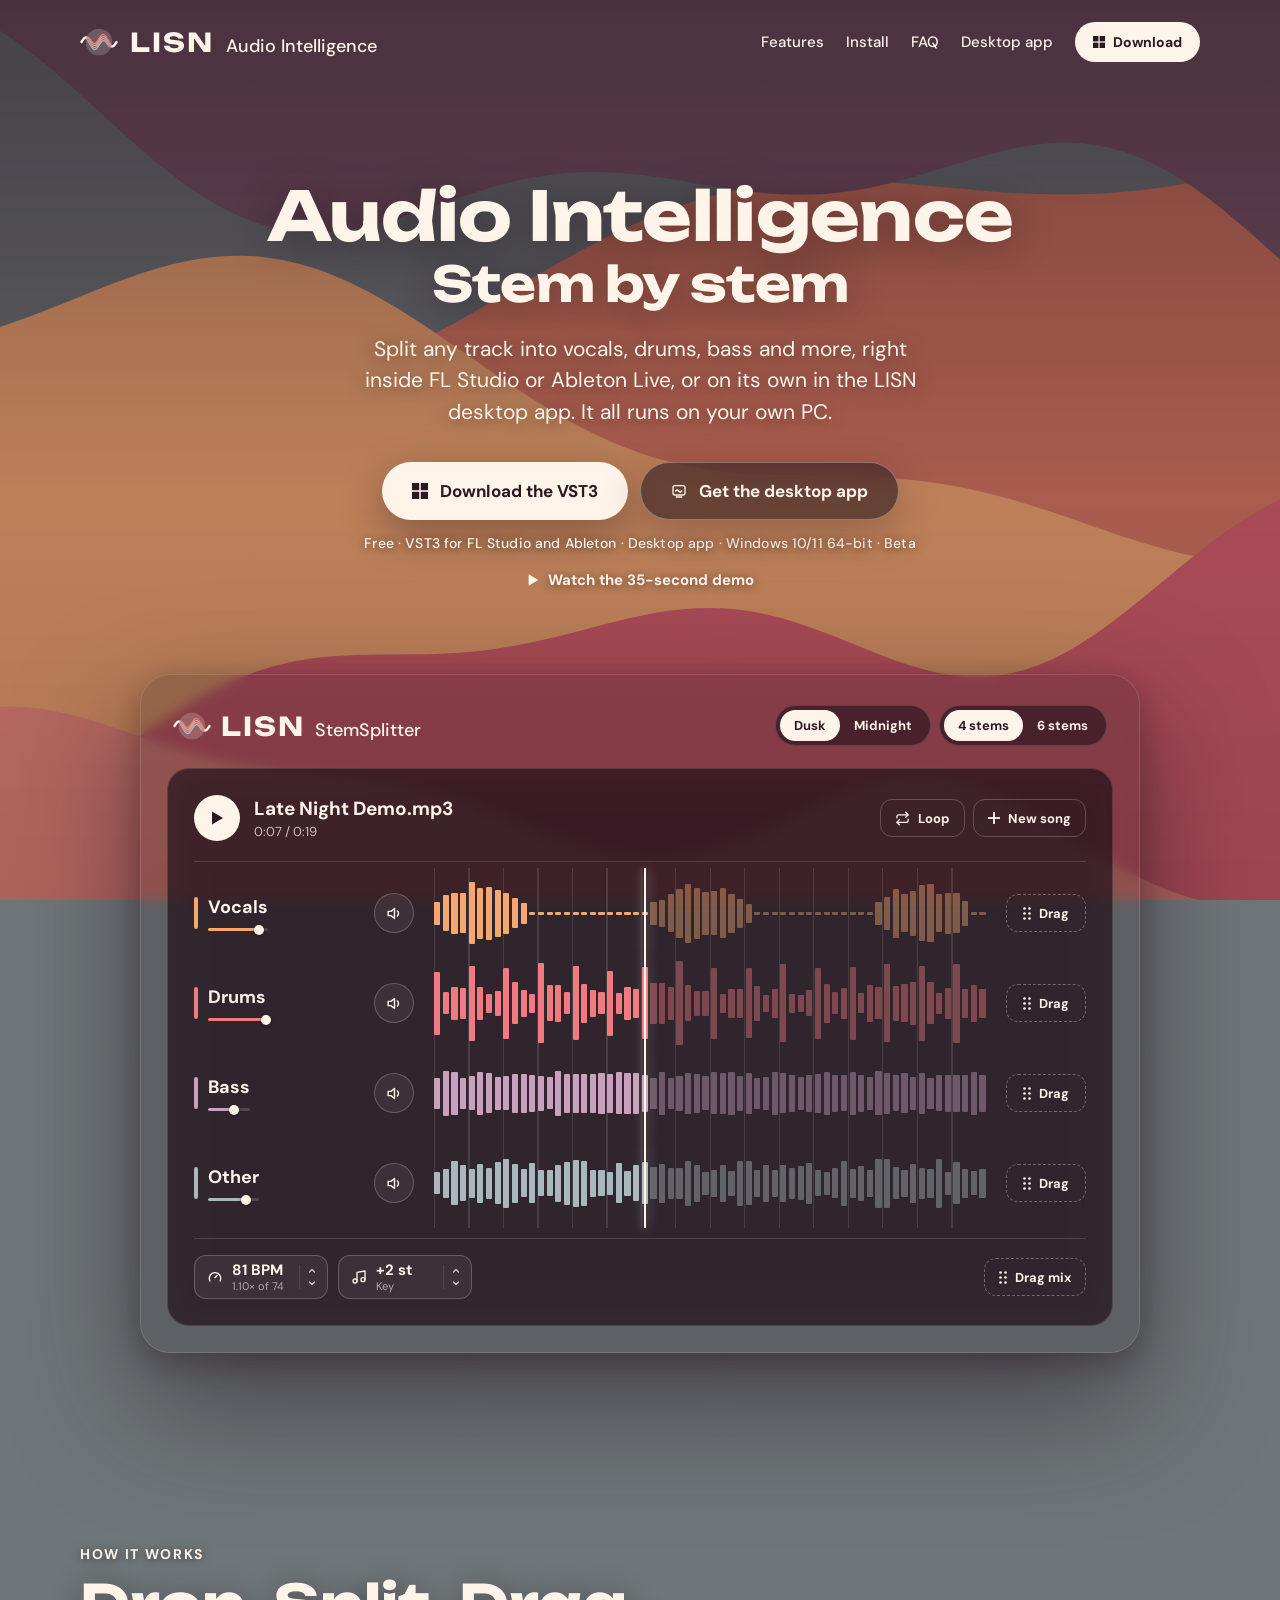
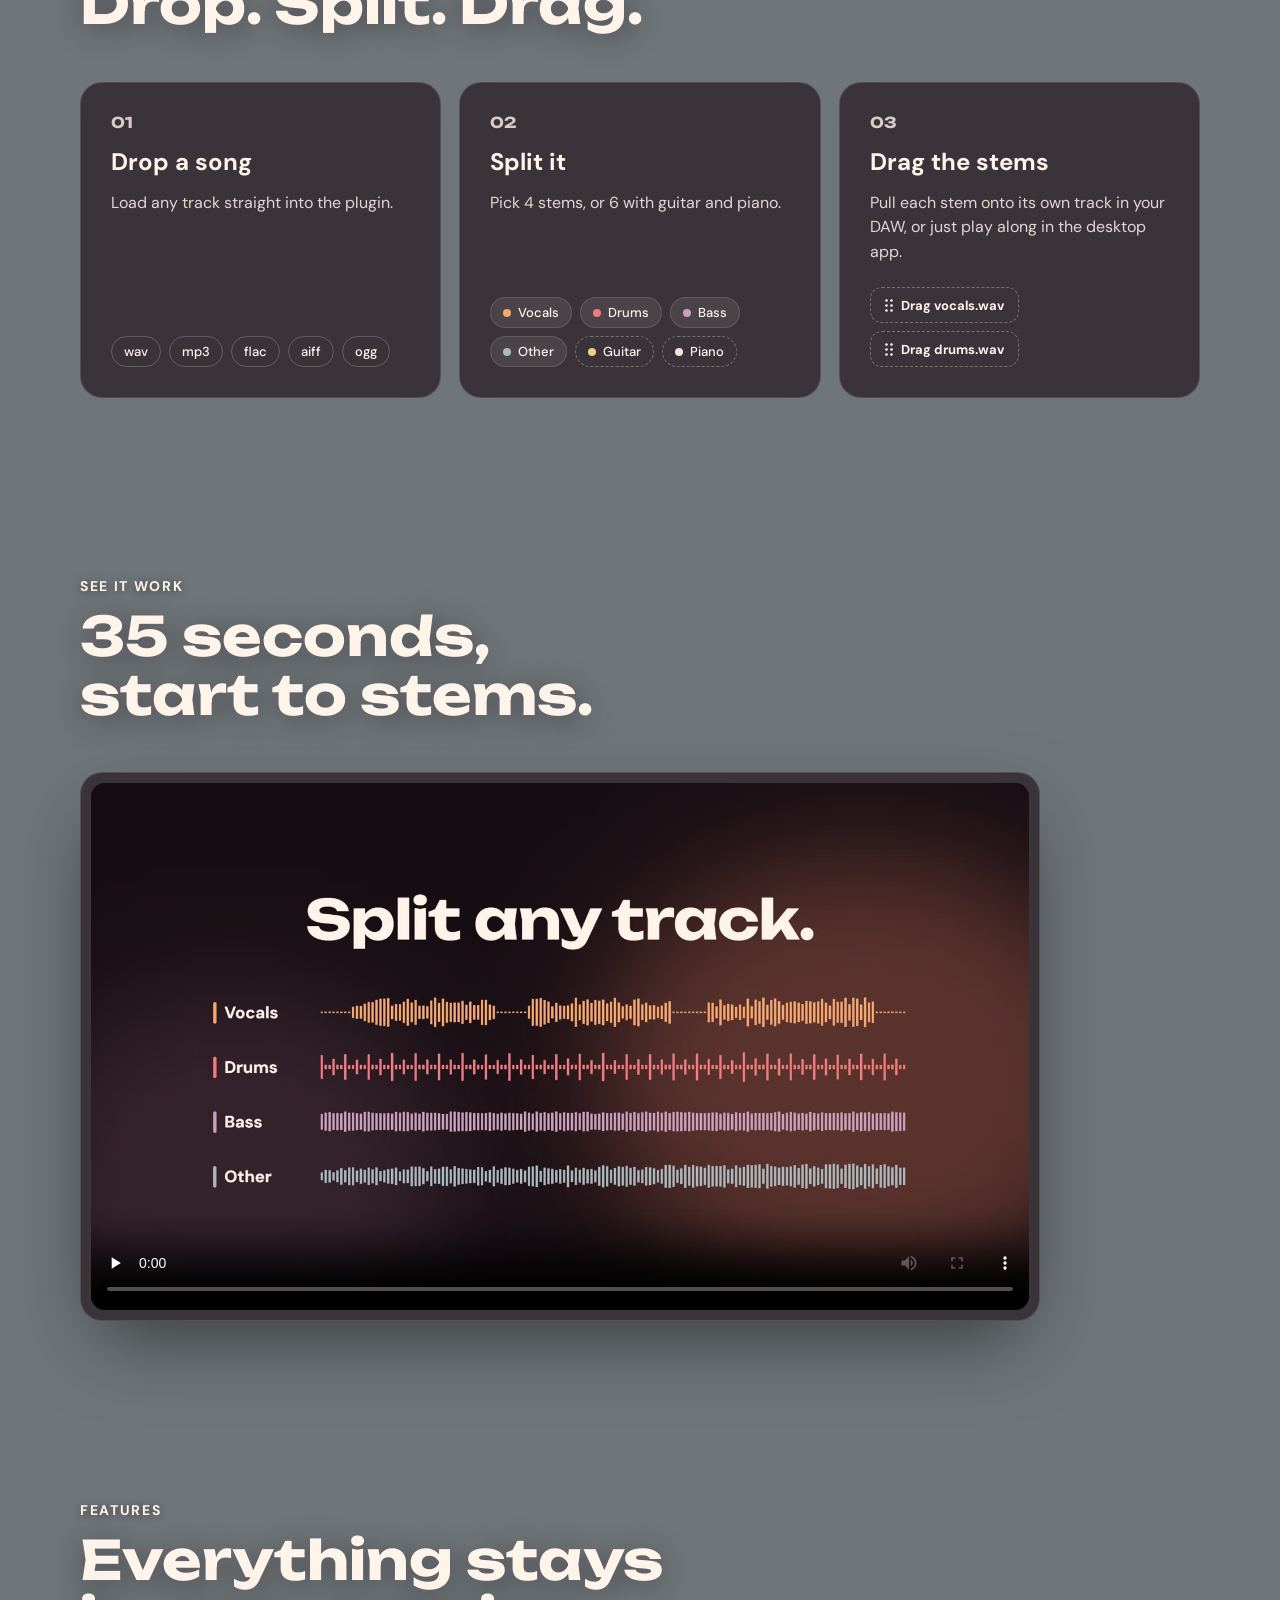
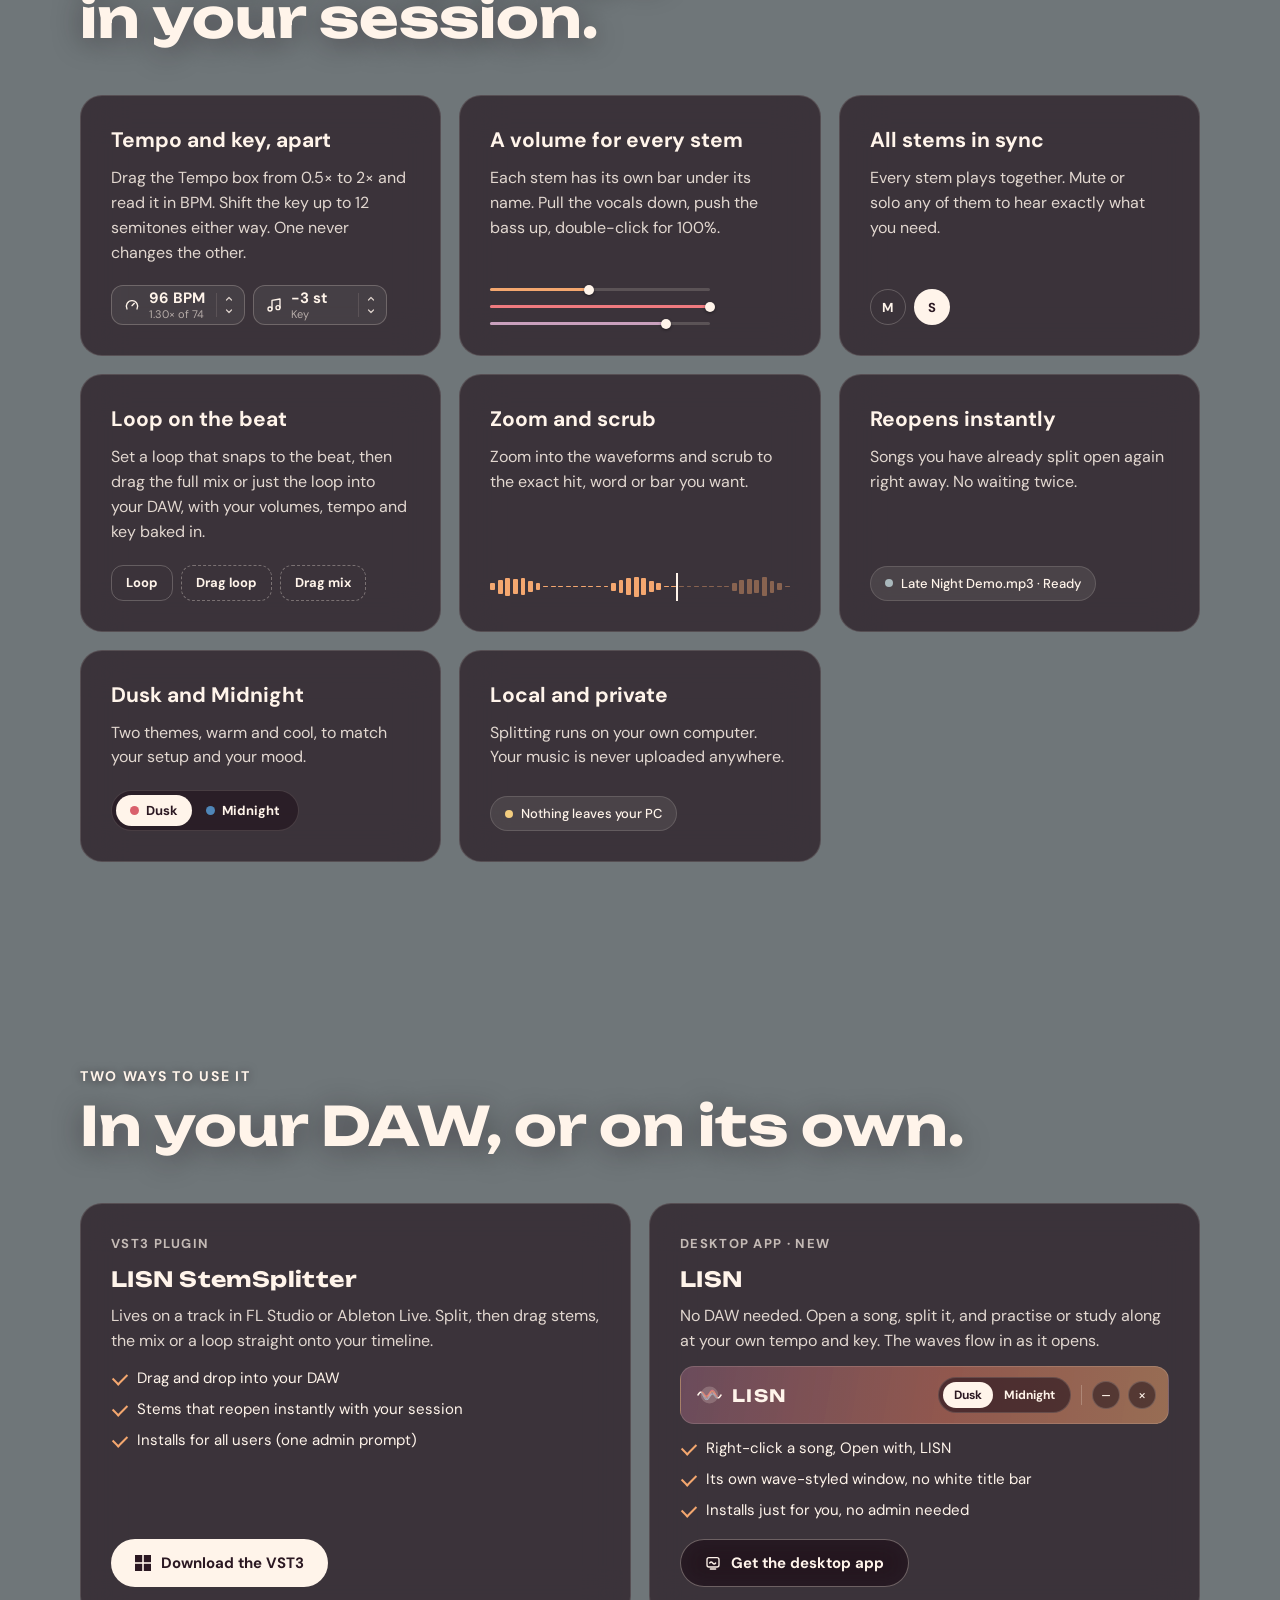
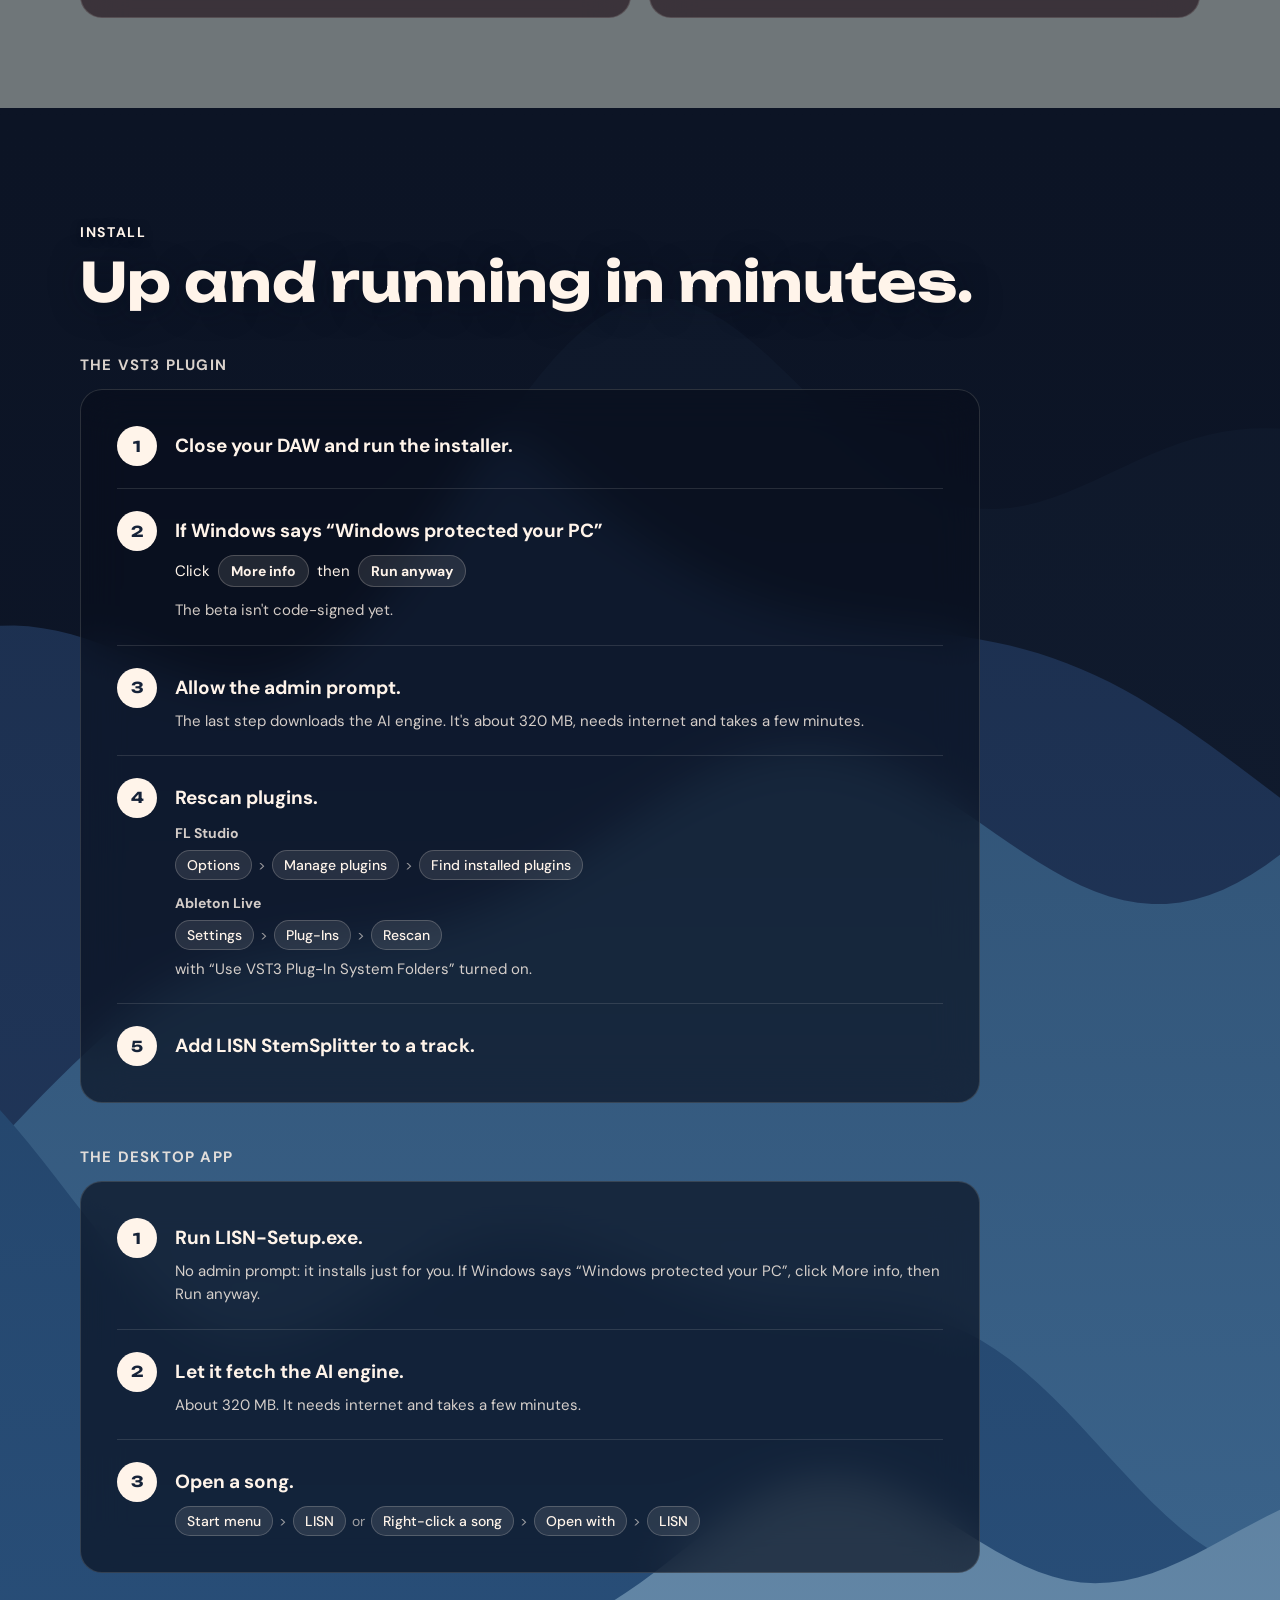
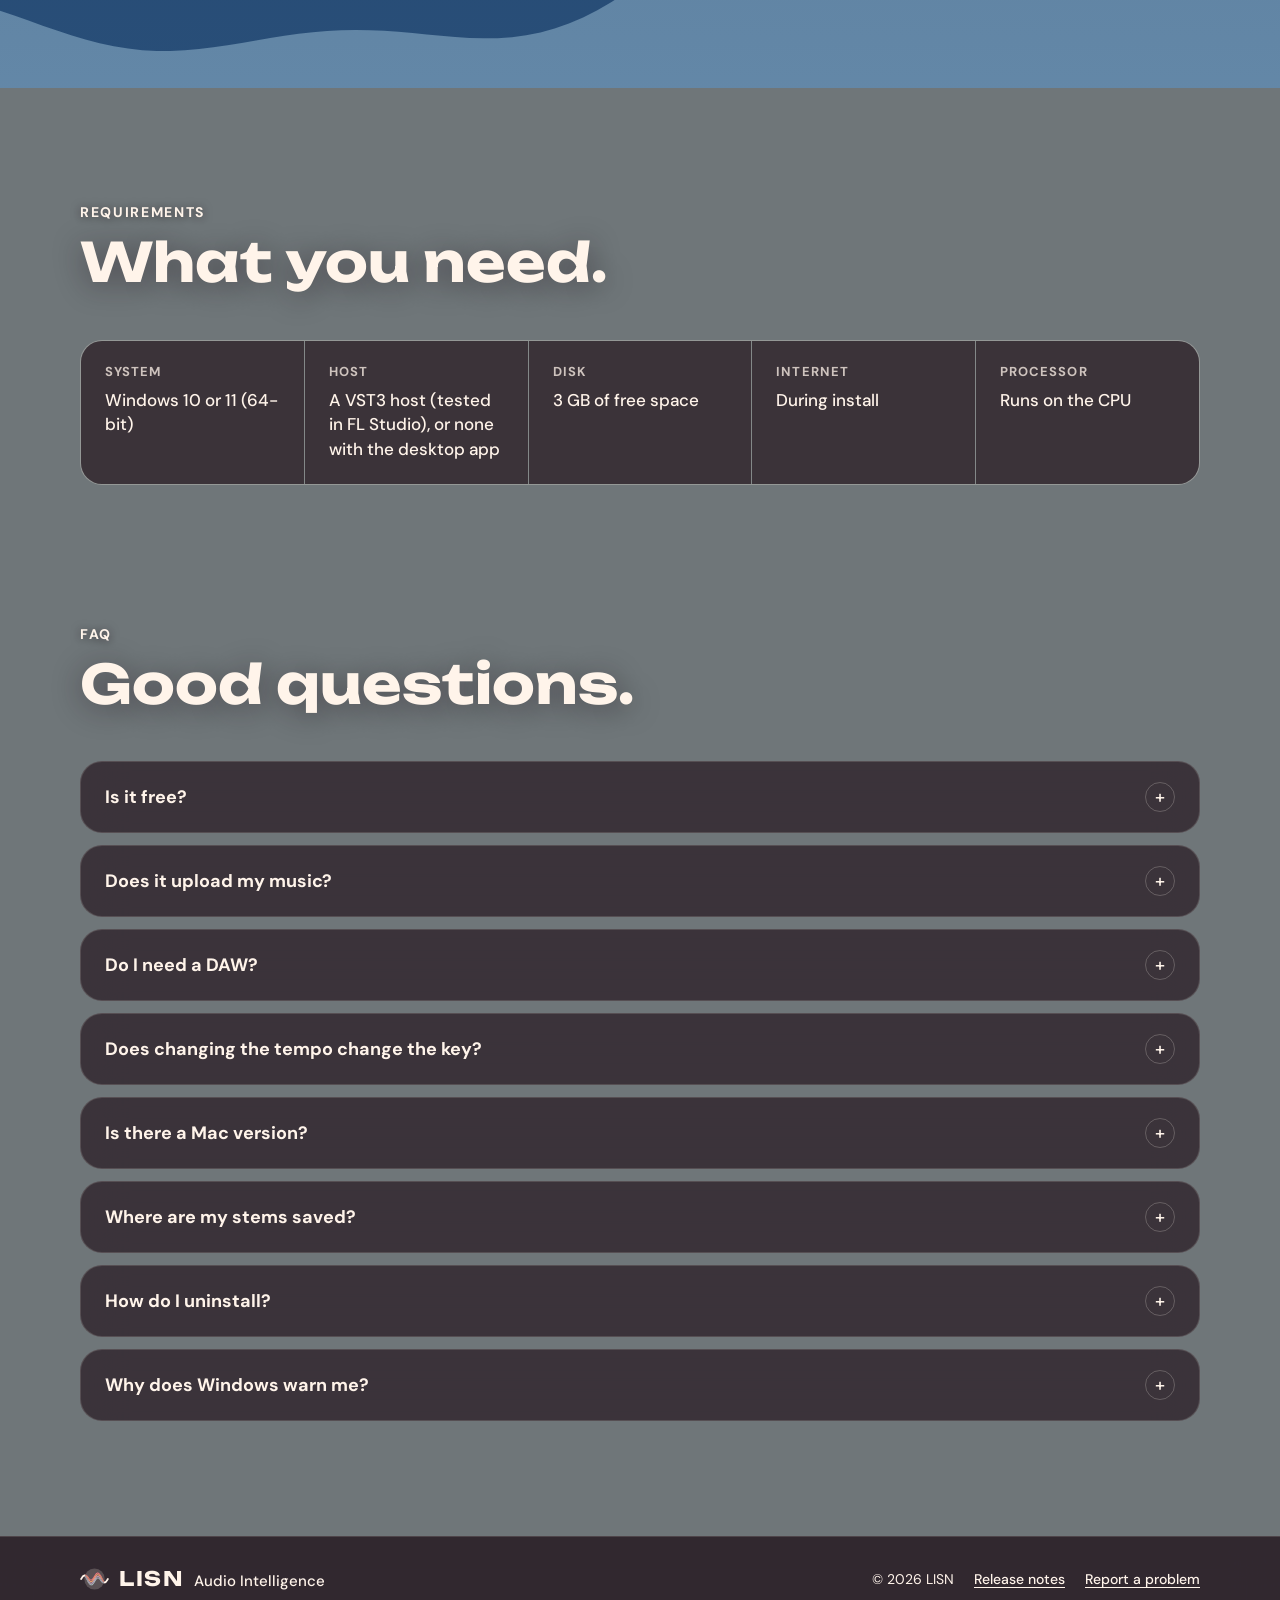
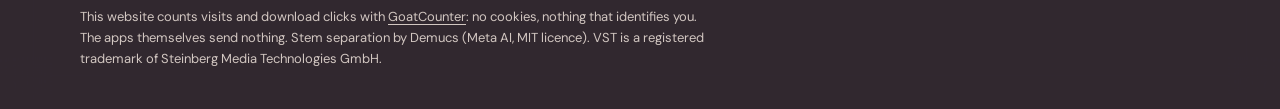
==== index.html @ 551f3d9d "feat: the footer drops the AGPL and SignPath credits; LISN is closed source again Co-Authored-By: Cl" ====
<!doctype html>
<html lang="en">
<head>
<meta charset="utf-8">
<meta name="viewport" content="width=device-width, initial-scale=1">
<title>LISN StemSplitter · Free stem splitter for Windows: VST3 and desktop app</title>
<meta name="description" content="Free stem splitter for Windows. Split any song into vocals, drums, bass and more in FL Studio, Ableton Live or the LISN desktop app. Runs on your PC.">
<link rel="canonical" href="https://lisn.digital/">
<meta name="theme-color" content="#2B1822">
<link rel="icon" href="assets/favicon.ico" sizes="48x48">
<link rel="icon" href="assets/favicon.svg" type="image/svg+xml">
<link rel="apple-touch-icon" href="assets/apple-touch-icon.png">
<link rel="stylesheet" href="styles.css">
<meta property="og:type" content="website">
<meta property="og:site_name" content="LISN">
<meta property="og:title" content="LISN StemSplitter">
<meta property="og:description" content="Split any track into vocals, drums, bass and more, in FL Studio, Ableton Live or the LISN desktop app. Free for Windows.">
<meta property="og:url" content="https://lisn.digital/">
<meta property="og:image" content="https://lisn.digital/assets/og.png">
<meta property="og:image:width" content="1200">
<meta property="og:image:height" content="630">
<meta property="og:image:alt" content="LISN StemSplitter splitting a song into vocals, drums, bass and other stems">
<meta name="twitter:card" content="summary_large_image">
<script type="application/ld+json">
{
 "@context": "https://schema.org",
 "@graph": [
  {
   "@type": "WebSite",
   "name": "LISN",
   "url": "https://lisn.digital/"
  },
  {
   "@type": "SoftwareApplication",
   "name": "LISN StemSplitter",
   "description": "A free VST3 stem splitter for FL Studio and Ableton Live. Splits a song into vocals, drums, bass and other stems with Demucs, plays them in sync and lets you drag them onto your tracks.",
   "applicationCategory": "MultimediaApplication",
   "applicationSubCategory": "VST3 plugin",
   "operatingSystem": "Windows 10, Windows 11",
   "downloadUrl": "https://github.com/EdiKrasniqi11/lisn-vst/releases/latest/download/LISN-StemSplitter-Setup.exe",
   "offers": {
    "@type": "Offer",
    "price": "0",
    "priceCurrency": "USD"
   },
   "isAccessibleForFree": true,
   "author": {
    "@type": "Person",
    "name": "Edi Krasniqi"
   },
   "image": "https://lisn.digital/assets/og.png",
   "url": "https://lisn.digital/"
  },
  {
   "@type": "SoftwareApplication",
   "name": "LISN",
   "description": "A free desktop app for Windows that splits a song into vocals, drums, bass and other stems with Demucs and plays them in sync, without a DAW.",
   "applicationCategory": "MultimediaApplication",
   "applicationSubCategory": "Stem splitter",
   "operatingSystem": "Windows 10, Windows 11",
   "downloadUrl": "https://github.com/EdiKrasniqi11/lisn-vst/releases/latest/download/LISN-Setup.exe",
   "offers": {
    "@type": "Offer",
    "price": "0",
    "priceCurrency": "USD"
   },
   "isAccessibleForFree": true,
   "author": {
    "@type": "Person",
    "name": "Edi Krasniqi"
   },
   "image": "https://lisn.digital/assets/og.png",
   "url": "https://lisn.digital/"
  },
  {
   "@type": "FAQPage",
   "mainEntity": [
    {
     "@type": "Question",
     "name": "Is it free?",
     "acceptedAnswer": {
      "@type": "Answer",
      "text": "Yes."
     }
    },
    {
     "@type": "Question",
     "name": "Does it upload my music?",
     "acceptedAnswer": {
      "@type": "Answer",
      "text": "No. Everything runs on your PC."
     }
    },
    {
     "@type": "Question",
     "name": "Do I need a DAW?",
     "acceptedAnswer": {
      "@type": "Answer",
      "text": "No. LISN, the desktop app, splits and plays songs on its own. The VST3 is for when you want the stems inside FL Studio or Ableton Live."
     }
    },
    {
     "@type": "Question",
     "name": "Does changing the tempo change the key?",
     "acceptedAnswer": {
      "@type": "Answer",
      "text": "No. Tempo (0.5× to 2×, shown in BPM) and key (up to 12 semitones up or down) are separate. Double-click either box to reset it."
     }
    },
    {
     "@type": "Question",
     "name": "Is there a Mac version?",
     "acceptedAnswer": {
      "@type": "Answer",
      "text": "Not yet."
     }
    },
    {
     "@type": "Question",
     "name": "Where are my stems saved?",
     "acceptedAnswer": {
      "@type": "Answer",
      "text": "In %APPDATA%\\StemSplitter\\cache. You can drag them anywhere you like."
     }
    },
    {
     "@type": "Question",
     "name": "How do I uninstall?",
     "acceptedAnswer": {
      "@type": "Answer",
      "text": "Go to Windows Settings > Apps, then LISN StemSplitter for the plugin or LISN for the desktop app. Each removes its own AI engine."
     }
    },
    {
     "@type": "Question",
     "name": "Why does Windows warn me?",
     "acceptedAnswer": {
      "@type": "Answer",
      "text": "The beta isn't code-signed yet. Click More info, then Run anyway."
     }
    }
   ]
  }
 ]
}
</script>
</head>
<body>
<canvas id="dusk-waves" class="bg-waves" aria-hidden="true"></canvas>
<div class="bg-shade" aria-hidden="true"></div>

<div class="page">

  <header class="site-header">
    <a class="brand" href="#" aria-label="LISN Audio Intelligence home"><img class="brand-symbol" src="assets/lisn-symbol-glass.svg" alt="" width="38" height="38"><span class="brand-mark">LISN</span> <span class="brand-name">Audio Intelligence</span></a>
    <button class="menu-btn" type="button" aria-label="Open menu" aria-expanded="false" aria-controls="main-nav"><svg class="i-open" width="18" height="18" viewBox="0 0 24 24" fill="none" stroke="currentColor" stroke-width="2.2" stroke-linecap="round" aria-hidden="true"><path d="M4 7h16M4 12h16M4 17h16"/></svg><svg class="i-close" width="18" height="18" viewBox="0 0 24 24" fill="none" stroke="currentColor" stroke-width="2.2" stroke-linecap="round" aria-hidden="true"><path d="M6 6l12 12M18 6L6 18"/></svg></button>
    <nav class="nav" id="main-nav" aria-label="Main">
      <a class="nav-link" href="#features">Features</a>
      <a class="nav-link" href="#install">Install</a>
      <a class="nav-link" href="#faq">FAQ</a>
      <a class="nav-link" href="#apps">Desktop app</a>
      <a class="btn" href="#download"><svg width="12" height="12" viewBox="0 0 12 12" aria-hidden="true"><rect x="0" y="0" width="5.4" height="5.4" fill="#2B1822"/><rect x="6.6" y="0" width="5.4" height="5.4" fill="#2B1822"/><rect x="0" y="6.6" width="5.4" height="5.4" fill="#2B1822"/><rect x="6.6" y="6.6" width="5.4" height="5.4" fill="#2B1822"/></svg>Download</a>
    </nav>
  </header>

  <main>

    <section class="hero">
      <h1 class="hero-title">Audio Intelligence <span>Stem by stem</span></h1>
      <p class="hero-sub">Split any track into vocals, drums, bass and more, right inside FL Studio or Ableton Live, or on its own in the LISN desktop app. It all runs on your own PC.</p>
      <div id="download" class="hero-cta">
        <div class="cta-row">
          <a class="btn btn-lg" href="https://github.com/EdiKrasniqi11/lisn-vst/releases/latest/download/LISN-StemSplitter-Setup.exe" data-goatcounter-click="download-vst3" data-goatcounter-title="Download the VST3"><svg width="16" height="16" viewBox="0 0 12 12" aria-hidden="true"><rect x="0" y="0" width="5.4" height="5.4" fill="#2B1822"/><rect x="6.6" y="0" width="5.4" height="5.4" fill="#2B1822"/><rect x="0" y="6.6" width="5.4" height="5.4" fill="#2B1822"/><rect x="6.6" y="6.6" width="5.4" height="5.4" fill="#2B1822"/></svg>Download the VST3</a>
          <a class="btn btn-lg btn-ghost" href="https://github.com/EdiKrasniqi11/lisn-vst/releases/latest/download/LISN-Setup.exe" data-goatcounter-click="download-desktop-app" data-goatcounter-title="Get the desktop app"><svg width="16" height="16" viewBox="0 0 24 24" fill="none" stroke="currentColor" stroke-width="2" stroke-linecap="round" stroke-linejoin="round" aria-hidden="true"><rect x="3" y="4" width="18" height="14" rx="3"/><path d="M8 21h8"/><path d="M7 12c1.5-2 3-2 4.5 0s3 2 4.5 0"/></svg>Get the desktop app</a>
        </div>
        <p class="fineprint">Free · VST3 for FL Studio and Ableton · Desktop app · Windows 10/11 64-bit · Beta</p>
        <a class="demo-link" href="#demo"><svg width="14" height="14" viewBox="0 0 14 16" aria-hidden="true"><path d="M2 1.5v13l11-6.5z" fill="#FFF4EA"/></svg>Watch the 35-second demo</a>
      </div>

      <div class="mock" role="img" aria-label="The LISN StemSplitter plugin: four separated stems with volume bars, waveforms and Drag buttons, and Tempo and Key boxes at the bottom">
        <div class="mock-bar">
          <div class="brand"><img class="brand-symbol" src="assets/lisn-symbol-glass.svg" alt="" width="38" height="38"><span class="brand-mark">LISN</span> <span class="brand-name">StemSplitter</span></div>
          <div class="toggles">
            <div class="seg"><span class="on">Dusk</span> <span>Midnight</span></div>
            <div class="seg"><span class="on">4 stems</span> <span>6 stems</span></div>
          </div>
        </div>
        <div class="glass mock-panel">
          <div class="song">
            <span class="play"><svg width="14" height="16" viewBox="0 0 14 16" aria-hidden="true"><path d="M2 1.5v13l11-6.5z" fill="#2B1822"/></svg></span>
            <div class="song-info">
              <div class="song-title">Late Night Demo.mp3</div>
              <div class="song-meta">0:07 / 0:19</div>
            </div>
            <div class="song-actions">
              <span class="tool"><svg width="15" height="15" viewBox="0 0 24 24" fill="none" stroke="#FFF4EA" stroke-width="2" stroke-linecap="round" stroke-linejoin="round" aria-hidden="true"><path d="M17 2l4 4-4 4"/><path d="M3 11V9a3 3 0 0 1 3-3h15"/><path d="M7 22l-4-4 4-4"/><path d="M21 13v2a3 3 0 0 1-3 3H3"/></svg>Loop</span>
              <span class="tool"><svg width="12" height="12" viewBox="0 0 12 12" aria-hidden="true"><rect x="5.1" y="0" width="1.8" height="12" fill="#FFF4EA"/><rect x="0" y="5.1" width="12" height="1.8" fill="#FFF4EA"/></svg>New song</span>
            </div>
          </div>
          <div class="stems">
            <div class="stem-row vocals">
              <div class="stem-name"><span class="stem-color"></span><div><div class="stem-title">Vocals</div><div class="vol" style="--v:85%" aria-hidden="true"></div></div></div>
              <span class="mute"><svg width="17" height="17" viewBox="0 0 24 24" fill="none" stroke="#FFF4EA" stroke-width="2" stroke-linecap="round" stroke-linejoin="round" aria-hidden="true"><path d="M3 9v6h4l5 4V5L7 9H3z"/><path d="M16 8.5a4.5 4.5 0 0 1 0 7"/></svg></span>
              <div class="wave"><i style="height:25.3%"></i><i style="height:40.0%"></i><i style="height:45.3%"></i><i style="height:44.1%"></i><i style="height:69.1%"></i><i style="height:57.4%"></i><i style="height:58.3%"></i><i style="height:52.3%"></i><i style="height:45.2%"></i><i style="height:33.3%"></i><i style="height:23.4%"></i><i style="height:4.0%"></i><i style="height:4.0%"></i><i style="height:4.0%"></i><i style="height:4.0%"></i><i style="height:4.0%"></i><i style="height:4.0%"></i><i style="height:4.0%"></i><i style="height:4.0%"></i><i style="height:4.0%"></i><i style="height:4.0%"></i><i style="height:4.0%"></i><i style="height:4.0%"></i><i style="height:4.0%"></i><i style="height:4.0%"></i><i style="height:25.5%"></i><i style="height:30.2%"></i><i style="height:42.3%"></i><i style="height:54.2%"></i><i style="height:66.0%"></i><i style="height:56.6%"></i><i style="height:48.0%"></i><i style="height:49.0%"></i><i style="height:55.6%"></i><i style="height:43.8%"></i><i style="height:32.9%"></i><i style="height:20.9%"></i><i style="height:4.0%"></i><i style="height:4.0%"></i><i style="height:4.0%"></i><i style="height:4.0%"></i><i style="height:4.0%"></i><i style="height:4.0%"></i><i style="height:4.0%"></i><i style="height:4.0%"></i><i style="height:4.0%"></i><i style="height:4.0%"></i><i style="height:4.0%"></i><i style="height:4.0%"></i><i style="height:4.0%"></i><i style="height:4.0%"></i><i style="height:26.0%"></i><i style="height:36.0%"></i><i style="height:54.0%"></i><i style="height:42.5%"></i><i style="height:50.4%"></i><i style="height:62.2%"></i><i style="height:64.3%"></i><i style="height:42.3%"></i><i style="height:45.0%"></i><i style="height:44.3%"></i><i style="height:28.1%"></i><i style="height:4.0%"></i><i style="height:4.0%"></i><span class="playhead"></span></div>
              <span class="tool dashed"><svg width="8" height="13" viewBox="0 0 8 13" aria-hidden="true"><circle cx="1.5" cy="1.5" r="1.3" fill="#FFF4EA"/><circle cx="6.5" cy="1.5" r="1.3" fill="#FFF4EA"/><circle cx="1.5" cy="6.5" r="1.3" fill="#FFF4EA"/><circle cx="6.5" cy="6.5" r="1.3" fill="#FFF4EA"/><circle cx="1.5" cy="11.5" r="1.3" fill="#FFF4EA"/><circle cx="6.5" cy="11.5" r="1.3" fill="#FFF4EA"/></svg>Drag</span>
            </div>
            <div class="stem-row drums">
              <div class="stem-name"><span class="stem-color"></span><div><div class="stem-title">Drums</div><div class="vol" style="--v:100%" aria-hidden="true"></div></div></div>
              <span class="mute"><svg width="17" height="17" viewBox="0 0 24 24" fill="none" stroke="#FFF4EA" stroke-width="2" stroke-linecap="round" stroke-linejoin="round" aria-hidden="true"><path d="M3 9v6h4l5 4V5L7 9H3z"/><path d="M16 8.5a4.5 4.5 0 0 1 0 7"/></svg></span>
              <div class="wave"><i style="height:70.0%"></i><i style="height:24.2%"></i><i style="height:36.2%"></i><i style="height:34.0%"></i><i style="height:83.5%"></i><i style="height:37.4%"></i><i style="height:20.4%"></i><i style="height:27.5%"></i><i style="height:79.1%"></i><i style="height:46.4%"></i><i style="height:30.5%"></i><i style="height:20.9%"></i><i style="height:88.6%"></i><i style="height:40.0%"></i><i style="height:41.2%"></i><i style="height:24.2%"></i><i style="height:82.1%"></i><i style="height:42.9%"></i><i style="height:30.3%"></i><i style="height:24.6%"></i><i style="height:72.2%"></i><i style="height:23.1%"></i><i style="height:36.3%"></i><i style="height:32.6%"></i><i style="height:79.7%"></i><i style="height:45.2%"></i><i style="height:46.0%"></i><i style="height:36.7%"></i><i style="height:93.2%"></i><i style="height:39.9%"></i><i style="height:27.4%"></i><i style="height:27.5%"></i><i style="height:78.6%"></i><i style="height:21.8%"></i><i style="height:32.9%"></i><i style="height:31.5%"></i><i style="height:78.1%"></i><i style="height:38.8%"></i><i style="height:19.0%"></i><i style="height:31.7%"></i><i style="height:87.0%"></i><i style="height:21.5%"></i><i style="height:19.4%"></i><i style="height:28.9%"></i><i style="height:79.1%"></i><i style="height:43.5%"></i><i style="height:24.5%"></i><i style="height:34.5%"></i><i style="height:81.3%"></i><i style="height:22.0%"></i><i style="height:41.4%"></i><i style="height:35.9%"></i><i style="height:87.0%"></i><i style="height:38.7%"></i><i style="height:42.0%"></i><i style="height:47.5%"></i><i style="height:83.6%"></i><i style="height:46.4%"></i><i style="height:23.8%"></i><i style="height:34.2%"></i><i style="height:87.6%"></i><i style="height:32.7%"></i><i style="height:40.8%"></i><i style="height:31.7%"></i><span class="playhead"></span></div>
              <span class="tool dashed"><svg width="8" height="13" viewBox="0 0 8 13" aria-hidden="true"><circle cx="1.5" cy="1.5" r="1.3" fill="#FFF4EA"/><circle cx="6.5" cy="1.5" r="1.3" fill="#FFF4EA"/><circle cx="1.5" cy="6.5" r="1.3" fill="#FFF4EA"/><circle cx="6.5" cy="6.5" r="1.3" fill="#FFF4EA"/><circle cx="1.5" cy="11.5" r="1.3" fill="#FFF4EA"/><circle cx="6.5" cy="11.5" r="1.3" fill="#FFF4EA"/></svg>Drag</span>
            </div>
            <div class="stem-row bass">
              <div class="stem-name"><span class="stem-color"></span><div><div class="stem-title">Bass</div><div class="vol" style="--v:62%" aria-hidden="true"></div></div></div>
              <span class="mute"><svg width="17" height="17" viewBox="0 0 24 24" fill="none" stroke="#FFF4EA" stroke-width="2" stroke-linecap="round" stroke-linejoin="round" aria-hidden="true"><path d="M3 9v6h4l5 4V5L7 9H3z"/><path d="M16 8.5a4.5 4.5 0 0 1 0 7"/></svg></span>
              <div class="wave"><i style="height:34.0%"></i><i style="height:49.4%"></i><i style="height:48.4%"></i><i style="height:34.4%"></i><i style="height:37.5%"></i><i style="height:48.2%"></i><i style="height:44.3%"></i><i style="height:36.7%"></i><i style="height:38.1%"></i><i style="height:43.8%"></i><i style="height:43.9%"></i><i style="height:41.7%"></i><i style="height:39.6%"></i><i style="height:35.4%"></i><i style="height:49.4%"></i><i style="height:43.4%"></i><i style="height:43.4%"></i><i style="height:43.3%"></i><i style="height:43.6%"></i><i style="height:45.2%"></i><i style="height:43.4%"></i><i style="height:46.6%"></i><i style="height:45.8%"></i><i style="height:45.8%"></i><i style="height:41.4%"></i><i style="height:34.3%"></i><i style="height:47.6%"></i><i style="height:34.9%"></i><i style="height:38.5%"></i><i style="height:45.9%"></i><i style="height:43.9%"></i><i style="height:38.0%"></i><i style="height:46.8%"></i><i style="height:45.7%"></i><i style="height:48.3%"></i><i style="height:38.6%"></i><i style="height:45.1%"></i><i style="height:35.0%"></i><i style="height:36.6%"></i><i style="height:48.3%"></i><i style="height:44.3%"></i><i style="height:40.8%"></i><i style="height:36.3%"></i><i style="height:41.0%"></i><i style="height:43.0%"></i><i style="height:48.4%"></i><i style="height:41.8%"></i><i style="height:39.8%"></i><i style="height:48.5%"></i><i style="height:41.4%"></i><i style="height:36.1%"></i><i style="height:49.0%"></i><i style="height:45.9%"></i><i style="height:39.7%"></i><i style="height:44.4%"></i><i style="height:36.1%"></i><i style="height:45.8%"></i><i style="height:34.3%"></i><i style="height:40.2%"></i><i style="height:40.7%"></i><i style="height:41.3%"></i><i style="height:40.8%"></i><i style="height:47.4%"></i><i style="height:40.4%"></i><span class="playhead"></span></div>
              <span class="tool dashed"><svg width="8" height="13" viewBox="0 0 8 13" aria-hidden="true"><circle cx="1.5" cy="1.5" r="1.3" fill="#FFF4EA"/><circle cx="6.5" cy="1.5" r="1.3" fill="#FFF4EA"/><circle cx="1.5" cy="6.5" r="1.3" fill="#FFF4EA"/><circle cx="6.5" cy="6.5" r="1.3" fill="#FFF4EA"/><circle cx="1.5" cy="11.5" r="1.3" fill="#FFF4EA"/><circle cx="6.5" cy="11.5" r="1.3" fill="#FFF4EA"/></svg>Drag</span>
            </div>
            <div class="stem-row other">
              <div class="stem-name"><span class="stem-color"></span><div><div class="stem-title">Other</div><div class="vol" style="--v:74%" aria-hidden="true"></div></div></div>
              <span class="mute"><svg width="17" height="17" viewBox="0 0 24 24" fill="none" stroke="#FFF4EA" stroke-width="2" stroke-linecap="round" stroke-linejoin="round" aria-hidden="true"><path d="M3 9v6h4l5 4V5L7 9H3z"/><path d="M16 8.5a4.5 4.5 0 0 1 0 7"/></svg></span>
              <div class="wave"><i style="height:24.1%"></i><i style="height:31.8%"></i><i style="height:49.0%"></i><i style="height:39.7%"></i><i style="height:32.1%"></i><i style="height:43.3%"></i><i style="height:34.7%"></i><i style="height:46.9%"></i><i style="height:53.8%"></i><i style="height:43.4%"></i><i style="height:30.9%"></i><i style="height:44.2%"></i><i style="height:29.1%"></i><i style="height:28.7%"></i><i style="height:40.5%"></i><i style="height:47.4%"></i><i style="height:52.5%"></i><i style="height:50.2%"></i><i style="height:29.6%"></i><i style="height:28.9%"></i><i style="height:26.3%"></i><i style="height:44.5%"></i><i style="height:28.2%"></i><i style="height:39.9%"></i><i style="height:46.4%"></i><i style="height:35.4%"></i><i style="height:43.7%"></i><i style="height:35.0%"></i><i style="height:34.7%"></i><i style="height:49.3%"></i><i style="height:40.6%"></i><i style="height:25.6%"></i><i style="height:29.7%"></i><i style="height:41.4%"></i><i style="height:27.1%"></i><i style="height:49.7%"></i><i style="height:49.2%"></i><i style="height:29.7%"></i><i style="height:41.7%"></i><i style="height:30.7%"></i><i style="height:41.0%"></i><i style="height:35.0%"></i><i style="height:38.1%"></i><i style="height:45.3%"></i><i style="height:28.9%"></i><i style="height:25.7%"></i><i style="height:33.3%"></i><i style="height:50.1%"></i><i style="height:32.5%"></i><i style="height:38.7%"></i><i style="height:29.8%"></i><i style="height:54.6%"></i><i style="height:54.0%"></i><i style="height:35.3%"></i><i style="height:30.3%"></i><i style="height:42.8%"></i><i style="height:34.0%"></i><i style="height:31.6%"></i><i style="height:55.0%"></i><i style="height:25.3%"></i><i style="height:46.7%"></i><i style="height:31.8%"></i><i style="height:26.6%"></i><i style="height:31.7%"></i><span class="playhead"></span></div>
              <span class="tool dashed"><svg width="8" height="13" viewBox="0 0 8 13" aria-hidden="true"><circle cx="1.5" cy="1.5" r="1.3" fill="#FFF4EA"/><circle cx="6.5" cy="1.5" r="1.3" fill="#FFF4EA"/><circle cx="1.5" cy="6.5" r="1.3" fill="#FFF4EA"/><circle cx="6.5" cy="6.5" r="1.3" fill="#FFF4EA"/><circle cx="1.5" cy="11.5" r="1.3" fill="#FFF4EA"/><circle cx="6.5" cy="11.5" r="1.3" fill="#FFF4EA"/></svg>Drag</span>
            </div>
          </div>
          <div class="mock-foot">
            <span class="tbox"><svg width="16" height="16" viewBox="0 0 24 24" fill="none" stroke="#FFF4EA" stroke-width="2" stroke-linecap="round" stroke-linejoin="round" aria-hidden="true"><path d="M4.5 18a8.5 8.5 0 1 1 15 0"/><path d="m12 13 3.5-3.5"/></svg><span class="tbox-v"><b>81 BPM</b><small>1.10× of 74</small></span><span class="chev" aria-hidden="true"><svg width="12" height="12" viewBox="0 0 24 24" fill="none" stroke="#FFF4EA" stroke-width="2.4" stroke-linecap="round" stroke-linejoin="round"><path d="m7 14 5-5 5 5"/></svg><svg width="12" height="12" viewBox="0 0 24 24" fill="none" stroke="#FFF4EA" stroke-width="2.4" stroke-linecap="round" stroke-linejoin="round"><path d="m7 10 5 5 5-5"/></svg></span></span>
            <span class="tbox"><svg width="16" height="16" viewBox="0 0 24 24" fill="none" stroke="#FFF4EA" stroke-width="2" stroke-linecap="round" stroke-linejoin="round" aria-hidden="true"><path d="M9 18V5l12-2v13"/><circle cx="6" cy="18" r="3"/><circle cx="18" cy="16" r="3"/></svg><span class="tbox-v"><b>+2 st</b><small>Key</small></span><span class="chev" aria-hidden="true"><svg width="12" height="12" viewBox="0 0 24 24" fill="none" stroke="#FFF4EA" stroke-width="2.4" stroke-linecap="round" stroke-linejoin="round"><path d="m7 14 5-5 5 5"/></svg><svg width="12" height="12" viewBox="0 0 24 24" fill="none" stroke="#FFF4EA" stroke-width="2.4" stroke-linecap="round" stroke-linejoin="round"><path d="m7 10 5 5 5-5"/></svg></span></span>
            <span class="tool dashed foot-chip"><svg width="8" height="13" viewBox="0 0 8 13" aria-hidden="true"><circle cx="1.5" cy="1.5" r="1.3" fill="#FFF4EA"/><circle cx="6.5" cy="1.5" r="1.3" fill="#FFF4EA"/><circle cx="1.5" cy="6.5" r="1.3" fill="#FFF4EA"/><circle cx="6.5" cy="6.5" r="1.3" fill="#FFF4EA"/><circle cx="1.5" cy="11.5" r="1.3" fill="#FFF4EA"/><circle cx="6.5" cy="11.5" r="1.3" fill="#FFF4EA"/></svg>Drag mix</span>
          </div>
        </div>
      </div>
    </section>

    <section class="section" aria-labelledby="how-h">
      <p class="kicker">How it works</p>
      <h2 id="how-h" class="section-title">Drop. Split. Drag.</h2>
      <ol class="cards cards-how">
        <li class="glass card">
          <span class="step-no">01</span>
          <h3>Drop a song</h3>
          <p>Load any track straight into the plugin.</p>
          <div class="chips">
            <span class="chip">wav</span>
            <span class="chip">mp3</span>
            <span class="chip">flac</span>
            <span class="chip">aiff</span>
            <span class="chip">ogg</span>
          </div>
        </li>
        <li class="glass card">
          <span class="step-no">02</span>
          <h3>Split it</h3>
          <p>Pick 4 stems, or 6 with guitar and piano.</p>
          <div class="chips">
            <span class="chip stem-chip"><span class="dot vocals"></span>Vocals</span>
            <span class="chip stem-chip"><span class="dot drums"></span>Drums</span>
            <span class="chip stem-chip"><span class="dot bass"></span>Bass</span>
            <span class="chip stem-chip"><span class="dot other"></span>Other</span>
            <span class="chip stem-chip extra"><span class="dot guitar"></span>Guitar</span>
            <span class="chip stem-chip extra"><span class="dot piano"></span>Piano</span>
          </div>
        </li>
        <li class="glass card">
          <span class="step-no">03</span>
          <h3>Drag the stems</h3>
          <p>Pull each stem onto its own track in your DAW, or just play along in the desktop app.</p>
          <div class="chips">
            <span class="tool dashed sm"><svg width="8" height="13" viewBox="0 0 8 13" aria-hidden="true"><circle cx="1.5" cy="1.5" r="1.3" fill="#FFF4EA"/><circle cx="6.5" cy="1.5" r="1.3" fill="#FFF4EA"/><circle cx="1.5" cy="6.5" r="1.3" fill="#FFF4EA"/><circle cx="6.5" cy="6.5" r="1.3" fill="#FFF4EA"/><circle cx="1.5" cy="11.5" r="1.3" fill="#FFF4EA"/><circle cx="6.5" cy="11.5" r="1.3" fill="#FFF4EA"/></svg>Drag vocals.wav</span>
            <span class="tool dashed sm"><svg width="8" height="13" viewBox="0 0 8 13" aria-hidden="true"><circle cx="1.5" cy="1.5" r="1.3" fill="#FFF4EA"/><circle cx="6.5" cy="1.5" r="1.3" fill="#FFF4EA"/><circle cx="1.5" cy="6.5" r="1.3" fill="#FFF4EA"/><circle cx="6.5" cy="6.5" r="1.3" fill="#FFF4EA"/><circle cx="1.5" cy="11.5" r="1.3" fill="#FFF4EA"/><circle cx="6.5" cy="11.5" r="1.3" fill="#FFF4EA"/></svg>Drag drums.wav</span>
          </div>
        </li>
      </ol>
    </section>

    <section id="demo" class="section section-demo" aria-labelledby="demo-h">
      <p class="kicker">See it work</p>
      <h2 id="demo-h" class="section-title">35 seconds, start to stems.</h2>
      <figure class="promo">
        <video controls playsinline preload="none" poster="assets/promo-poster.jpg" width="1920" height="1080" aria-label="LISN StemSplitter promo video, 35 seconds, with music">
          <source src="assets/lisn-promo.mp4" type="video/mp4">
        </video>
      </figure>
    </section>

    <section id="features" class="section section-features" aria-labelledby="feat-h">
      <p class="kicker">Features</p>
      <h2 id="feat-h" class="section-title">Everything stays in your session.</h2>
      <div class="cards cards-features">
        <article class="glass card">
          <h3>Tempo and key, apart</h3>
          <p>Drag the Tempo box from 0.5× to 2× and read it in BPM. Shift the key up to 12 semitones either way. One never changes the other.</p>
          <div class="chips"><span class="tbox sm"><svg width="16" height="16" viewBox="0 0 24 24" fill="none" stroke="#FFF4EA" stroke-width="2" stroke-linecap="round" stroke-linejoin="round" aria-hidden="true"><path d="M4.5 18a8.5 8.5 0 1 1 15 0"/><path d="m12 13 3.5-3.5"/></svg><span class="tbox-v"><b>96 BPM</b><small>1.30× of 74</small></span><span class="chev" aria-hidden="true"><svg width="12" height="12" viewBox="0 0 24 24" fill="none" stroke="#FFF4EA" stroke-width="2.4" stroke-linecap="round" stroke-linejoin="round"><path d="m7 14 5-5 5 5"/></svg><svg width="12" height="12" viewBox="0 0 24 24" fill="none" stroke="#FFF4EA" stroke-width="2.4" stroke-linecap="round" stroke-linejoin="round"><path d="m7 10 5 5 5-5"/></svg></span></span><span class="tbox sm"><svg width="16" height="16" viewBox="0 0 24 24" fill="none" stroke="#FFF4EA" stroke-width="2" stroke-linecap="round" stroke-linejoin="round" aria-hidden="true"><path d="M9 18V5l12-2v13"/><circle cx="6" cy="18" r="3"/><circle cx="18" cy="16" r="3"/></svg><span class="tbox-v"><b>-3 st</b><small>Key</small></span><span class="chev" aria-hidden="true"><svg width="12" height="12" viewBox="0 0 24 24" fill="none" stroke="#FFF4EA" stroke-width="2.4" stroke-linecap="round" stroke-linejoin="round"><path d="m7 14 5-5 5 5"/></svg><svg width="12" height="12" viewBox="0 0 24 24" fill="none" stroke="#FFF4EA" stroke-width="2.4" stroke-linecap="round" stroke-linejoin="round"><path d="m7 10 5 5 5-5"/></svg></span></span></div>
        </article>
        <article class="glass card">
          <h3>A volume for every stem</h3>
          <p>Each stem has its own bar under its name. Pull the vocals down, push the bass up, double-click for 100%.</p>
          <div class="vol-stack" aria-hidden="true"><span class="vocals"><i style="--v:45%"></i></span><span class="drums"><i style="--v:100%"></i></span><span class="bass"><i style="--v:80%"></i></span></div>
        </article>
        <article class="glass card">
          <h3>All stems in sync</h3>
          <p>Every stem plays together. Mute or solo any of them to hear exactly what you need.</p>
          <div class="chips"><span class="ms">M</span> <span class="ms on">S</span></div>
        </article>
        <article class="glass card">
          <h3>Loop on the beat</h3>
          <p>Set a loop that snaps to the beat, then drag the full mix or just the loop into your DAW, with your volumes, tempo and key baked in.</p>
          <div class="chips">
            <span class="tool sm">Loop</span>
            <span class="tool dashed sm">Drag loop</span>
            <span class="tool dashed sm">Drag mix</span>
          </div>
        </article>
        <article class="glass card">
          <h3>Zoom and scrub</h3>
          <p>Zoom into the waveforms and scrub to the exact hit, word or bar you want.</p>
          <div class="mini-wave" aria-hidden="true"><i style="height:25.3%"></i><i style="height:49.4%"></i><i style="height:63.7%"></i><i style="height:54.3%"></i><i style="height:60.5%"></i><i style="height:37.8%"></i><i style="height:27.3%"></i><i style="height:4.0%"></i><i style="height:4.0%"></i><i style="height:4.0%"></i><i style="height:4.0%"></i><i style="height:4.0%"></i><i style="height:4.0%"></i><i style="height:4.0%"></i><i style="height:4.0%"></i><i style="height:4.0%"></i><i style="height:29.6%"></i><i style="height:44.2%"></i><i style="height:61.0%"></i><i style="height:71.7%"></i><i style="height:58.8%"></i><i style="height:39.0%"></i><i style="height:26.6%"></i><i style="height:4.0%"></i><i style="height:4.0%"></i><i style="height:4.0%"></i><i style="height:4.0%"></i><i style="height:4.0%"></i><i style="height:4.0%"></i><i style="height:4.0%"></i><i style="height:4.0%"></i><i style="height:4.0%"></i><i style="height:28.2%"></i><i style="height:49.2%"></i><i style="height:52.8%"></i><i style="height:47.2%"></i><i style="height:67.0%"></i><i style="height:42.5%"></i><i style="height:25.7%"></i><i style="height:4.0%"></i><span class="playhead"></span></div>
        </article>
        <article class="glass card">
          <h3>Reopens instantly</h3>
          <p>Songs you have already split open again right away. No waiting twice.</p>
          <div class="chips"><span class="status"><span class="dot other"></span>Late Night Demo.mp3 · Ready</span></div>
        </article>
        <article class="glass card">
          <h3>Dusk and Midnight</h3>
          <p>Two themes, warm and cool, to match your setup and your mood.</p>
          <div class="chips">
            <div class="seg"><span class="on"><span class="dot lg" style="--c:#D95F6B"></span>Dusk</span> <span><span class="dot lg" style="--c:#4F86B8"></span>Midnight</span></div>
          </div>
        </article>
        <article class="glass card">
          <h3>Local and private</h3>
          <p>Splitting runs on your own computer. Your music is never uploaded anywhere.</p>
          <div class="chips"><span class="status"><span class="dot guitar"></span>Nothing leaves your PC</span></div>
        </article>
      </div>
    </section>

    <section id="apps" class="section section-apps" aria-labelledby="apps-h">
      <p class="kicker">Two ways to use it</p>
      <h2 id="apps-h" class="section-title">In your DAW, or on its own.</h2>
      <div class="cards cards-apps">
        <article class="glass card app-card">
          <p class="app-kind">VST3 plugin</p>
          <h3>LISN StemSplitter</h3>
          <p>Lives on a track in FL Studio or Ableton Live. Split, then drag stems, the mix or a loop straight onto your timeline.</p>
          <ul class="ticks">
            <li>Drag and drop into your DAW</li>
            <li>Stems that reopen instantly with your session</li>
            <li>Installs for all users (one admin prompt)</li>
          </ul>
          <a class="btn btn-md" href="https://github.com/EdiKrasniqi11/lisn-vst/releases/latest/download/LISN-StemSplitter-Setup.exe" data-goatcounter-click="download-vst3" data-goatcounter-title="Download the VST3"><svg width="16" height="16" viewBox="0 0 12 12" aria-hidden="true"><rect x="0" y="0" width="5.4" height="5.4" fill="#2B1822"/><rect x="6.6" y="0" width="5.4" height="5.4" fill="#2B1822"/><rect x="0" y="6.6" width="5.4" height="5.4" fill="#2B1822"/><rect x="6.6" y="6.6" width="5.4" height="5.4" fill="#2B1822"/></svg>Download the VST3</a>
        </article>
        <article class="glass card app-card">
          <p class="app-kind">Desktop app · New</p>
          <h3>LISN</h3>
          <p>No DAW needed. Open a song, split it, and practise or study along at your own tempo and key. The waves flow in as it opens.</p>
          <div class="titlebar" aria-hidden="true"><span class="brand"><img class="brand-symbol" src="assets/lisn-symbol-glass.svg" alt="" width="38" height="38"><span class="brand-mark">LISN</span></span><span class="tb-right"><span class="seg tb-seg"><span class="on">Dusk</span> <span>Midnight</span></span><span class="tb-sep"></span><span class="tb-btn">&#8211;</span><span class="tb-btn">&#215;</span></span></div>
          <ul class="ticks">
            <li>Right-click a song, Open with, LISN</li>
            <li>Its own wave-styled window, no white title bar</li>
            <li>Installs just for you, no admin needed</li>
          </ul>
          <a class="btn btn-md btn-ghost" href="https://github.com/EdiKrasniqi11/lisn-vst/releases/latest/download/LISN-Setup.exe" data-goatcounter-click="download-desktop-app" data-goatcounter-title="Get the desktop app"><svg width="16" height="16" viewBox="0 0 24 24" fill="none" stroke="currentColor" stroke-width="2" stroke-linecap="round" stroke-linejoin="round" aria-hidden="true"><rect x="3" y="4" width="18" height="14" rx="3"/><path d="M8 21h8"/><path d="M7 12c1.5-2 3-2 4.5 0s3 2 4.5 0"/></svg>Get the desktop app</a>
        </article>
      </div>
    </section>

    <section id="install" class="midnight" aria-labelledby="inst-h">
      <canvas id="midnight-waves" class="midnight-waves" aria-hidden="true"></canvas>
      <div class="midnight-shade" aria-hidden="true"></div>
      <div class="midnight-inner">
        <p class="kicker">Install</p>
        <h2 id="inst-h" class="section-title">Up and running in minutes.</h2>
        <p class="install-for">The VST3 plugin</p>
        <ol class="install-list">
          <li>
            <span class="step-num">1</span>
            <div><h3>Close your DAW and run the installer.</h3></div>
          </li>
          <li>
            <span class="step-num">2</span>
            <div class="step-body">
              <h3 class="pretty">If Windows says “Windows protected your PC”</h3>
              <div class="click-row"><span>Click</span> <span class="key">More info</span> <span>then</span> <span class="key">Run anyway</span></div>
              <p class="note">The beta isn't code-signed yet.</p>
            </div>
          </li>
          <li>
            <span class="step-num">3</span>
            <div class="step-body tight">
              <h3>Allow the admin prompt.</h3>
              <p class="note pretty">The last step downloads the AI engine. It's about 320 MB, needs internet and takes a few minutes.</p>
            </div>
          </li>
          <li>
            <span class="step-num">4</span>
            <div class="step-body loose">
              <h3>Rescan plugins.</h3>
              <div class="daw">
                <span class="daw-name">FL Studio</span>
                <div class="crumbs"><span class="crumb">Options</span> <span class="sep" aria-hidden="true">&gt;</span> <span class="crumb">Manage plugins</span> <span class="sep" aria-hidden="true">&gt;</span> <span class="crumb">Find installed plugins</span></div>
              </div>
              <div class="daw">
                <span class="daw-name">Ableton Live</span>
                <div class="crumbs"><span class="crumb">Settings</span> <span class="sep" aria-hidden="true">&gt;</span> <span class="crumb">Plug-Ins</span> <span class="sep" aria-hidden="true">&gt;</span> <span class="crumb">Rescan</span></div>
                <p class="note">with “Use VST3 Plug-In System Folders” turned on.</p>
              </div>
            </div>
          </li>
          <li>
            <span class="step-num">5</span>
            <div><h3>Add LISN StemSplitter to a track.</h3></div>
          </li>
        </ol>
        <p class="install-for">The desktop app</p>
        <ol class="install-list">
          <li>
            <span class="step-num">1</span>
            <div class="step-body tight">
              <h3>Run LISN-Setup.exe.</h3>
              <p class="note pretty">No admin prompt: it installs just for you. If Windows says “Windows protected your PC”, click More info, then Run anyway.</p>
            </div>
          </li>
          <li>
            <span class="step-num">2</span>
            <div class="step-body tight">
              <h3>Let it fetch the AI engine.</h3>
              <p class="note pretty">About 320 MB. It needs internet and takes a few minutes.</p>
            </div>
          </li>
          <li>
            <span class="step-num">3</span>
            <div class="step-body">
              <h3>Open a song.</h3>
              <div class="crumbs"><span class="crumb">Start menu</span> <span class="sep" aria-hidden="true">&gt;</span> <span class="crumb">LISN</span> <span class="sep">or</span> <span class="crumb">Right-click a song</span> <span class="sep" aria-hidden="true">&gt;</span> <span class="crumb">Open with</span> <span class="sep" aria-hidden="true">&gt;</span> <span class="crumb">LISN</span></div>
            </div>
          </li>
        </ol>
      </div>
    </section>

    <section class="section section-reqs" aria-labelledby="req-h">
      <p class="kicker">Requirements</p>
      <h2 id="req-h" class="section-title">What you need.</h2>
      <dl class="reqs">
        <div><dt>System</dt><dd>Windows 10 or 11 (64-bit)</dd></div>
        <div><dt>Host</dt><dd>A VST3 host (tested in FL Studio), or none with the desktop app</dd></div>
        <div><dt>Disk</dt><dd>3 GB of free space</dd></div>
        <div><dt>Internet</dt><dd>During install</dd></div>
        <div><dt>Processor</dt><dd>Runs on the CPU</dd></div>
      </dl>
    </section>

    <section id="faq" class="section section-faq" aria-labelledby="faq-h">
      <p class="kicker">FAQ</p>
      <h2 id="faq-h" class="section-title">Good questions.</h2>
      <div class="faq">
        <details class="glass">
          <summary>Is it free?<span class="faq-plus" aria-hidden="true">+</span></summary>
          <p>Yes.</p>
        </details>
        <details class="glass">
          <summary>Does it upload my music?<span class="faq-plus" aria-hidden="true">+</span></summary>
          <p>No. Everything runs on your PC.</p>
        </details>
        <details class="glass">
          <summary>Do I need a DAW?<span class="faq-plus" aria-hidden="true">+</span></summary>
          <p>No. LISN, the desktop app, splits and plays songs on its own. The VST3 is for when you want the stems inside FL Studio or Ableton Live.</p>
        </details>
        <details class="glass">
          <summary>Does changing the tempo change the key?<span class="faq-plus" aria-hidden="true">+</span></summary>
          <p>No. Tempo (0.5× to 2×, shown in BPM) and key (up to 12 semitones up or down) are separate. Double-click either box to reset it.</p>
        </details>
        <details class="glass">
          <summary>Is there a Mac version?<span class="faq-plus" aria-hidden="true">+</span></summary>
          <p>Not yet.</p>
        </details>
        <details class="glass">
          <summary>Where are my stems saved?<span class="faq-plus" aria-hidden="true">+</span></summary>
          <p>In <code>%APPDATA%\StemSplitter\cache</code>. You can drag them anywhere you like.</p>
        </details>
        <details class="glass">
          <summary>How do I uninstall?<span class="faq-plus" aria-hidden="true">+</span></summary>
          <p>Go to Windows Settings &gt; Apps, then LISN StemSplitter for the plugin or LISN for the desktop app. Each removes its own AI engine.</p>
        </details>
        <details class="glass">
          <summary>Why does Windows warn me?<span class="faq-plus" aria-hidden="true">+</span></summary>
          <p>The beta isn't code-signed yet. Click More info, then Run anyway.</p>
        </details>
      </div>
    </section>
  </main>

  <footer class="site-footer">
    <div class="footer-inner">
      <div class="footer-top">
        <div class="brand"><img class="brand-symbol" src="assets/lisn-symbol-glass.svg" alt="" width="38" height="38"><span class="brand-mark">LISN</span> <span class="brand-name">Audio Intelligence</span></div>
        <div class="footer-links">
          <span>© 2026 LISN</span>
          <a href="https://github.com/EdiKrasniqi11/lisn-vst/releases">Release notes</a>
          <a href="https://github.com/EdiKrasniqi11/lisn-vst/issues">Report a problem</a>
        </div>
      </div>
      <p class="credits">This website counts visits and download clicks with <a href="https://www.goatcounter.com">GoatCounter</a>: no cookies, nothing that identifies you. The apps themselves send nothing. Stem separation by Demucs (Meta AI, MIT licence). VST is a registered trademark of Steinberg Media Technologies GmbH.</p>
    </div>
  </footer>
</div>

<script>
// Dusk and Midnight waves, ported from the design. A still frame when the visitor prefers reduced motion.
(() => {
  const DUSK = { bg: '#6F7679', layers: [
    { c: '#D9775F', base: 0.30, amp: 0.10, dir: 1, slope: -0.18 },
    { c: '#F4A76F', base: 0.46, amp: 0.11, dir: 1, slope: 0.22 },
    { c: '#7B5467', base: 0.20, amp: 0.12, dir: -1, slope: 0.16 },
    { c: '#D95F6B', base: 0.72, amp: 0.09, dir: 1, slope: -0.2 },
    { c: '#F08A7C', base: 0.90, amp: 0.07, dir: 1, slope: 0.14 }
  ]};
  const MIDNIGHT = { bg: '#152238', layers: [
    { c: '#2C4A78', base: 0.28, amp: 0.10, dir: 1, slope: 0.2 },
    { c: '#4F86B8', base: 0.50, amp: 0.10, dir: 1, slope: -0.22 },
    { c: '#101A2E', base: 0.24, amp: 0.12, dir: -1, slope: -0.14 },
    { c: '#35679C', base: 0.76, amp: 0.08, dir: 1, slope: 0.18 },
    { c: '#86B6DD', base: 0.93, amp: 0.05, dir: 1, slope: -0.1 }
  ]};
  const dusk = document.getElementById('dusk-waves');
  const mid = document.getElementById('midnight-waves');
  const still = matchMedia('(prefers-reduced-motion: reduce)');
  let raf = 0, midVisible = true;

  function size() {
    const dpr = Math.min(window.devicePixelRatio || 1, 1.5);
    for (const c of [dusk, mid]) {
      const r = c.getBoundingClientRect();
      c.width = Math.max(1, Math.round(r.width * dpr));
      c.height = Math.max(1, Math.round(r.height * dpr));
    }
  }
  function draw(c, theme, t) {
    const ctx = c.getContext('2d'), w = c.width, h = c.height;
    ctx.fillStyle = theme.bg; ctx.fillRect(0, 0, w, h);
    const step = Math.max(8, w / 90);
    theme.layers.forEach((L, i) => {
      const p = i * 1.9, f1 = 0.7 + i * 0.22, f2 = 1.6 + i * 0.27;
      ctx.beginPath(); ctx.moveTo(0, L.dir > 0 ? h : 0);
      for (let x = 0; x <= w + step; x += step) {
        const u = x / w;
        const y = h * (L.base + (u - 0.5) * L.slope) + h * L.amp * (
          Math.sin(u * Math.PI * 2 * f1 + t * (5 + i) + p) * 0.62 +
          Math.sin(u * Math.PI * 2 * f2 - t * (3.2 + i * 0.7) + p * 1.7) * 0.38);
        ctx.lineTo(x, y);
      }
      ctx.lineTo(w, L.dir > 0 ? h : 0); ctx.closePath();
      ctx.fillStyle = L.c; ctx.fill();
    });
  }
  function frame(ts, all) {
    const t = ts * 0.00006;
    draw(dusk, DUSK, t);
    if (all || midVisible || still.matches) draw(mid, MIDNIGHT, t + 3);
  }
  function start() {
    cancelAnimationFrame(raf);
    if (still.matches) { frame(0); return; }
    const loop = ts => { frame(ts); raf = requestAnimationFrame(loop); };
    raf = requestAnimationFrame(loop);
  }

  // Resizing clears a canvas, and a phone's address bar resizes them while scrolling: redraw both before the frame paints
  const ro = new ResizeObserver(() => { size(); frame(still.matches ? 0 : performance.now(), true); });
  ro.observe(dusk); ro.observe(mid);
  new IntersectionObserver(es => { midVisible = es[es.length - 1].isIntersecting; }).observe(mid);
  still.addEventListener('change', start);
  size(); start();
})();
// Phone menu (840 px and narrower): the button opens the links as a card; a link, a tap outside it or Escape closes it
(() => {
  const header = document.querySelector('.site-header'), btn = header.querySelector('.menu-btn');
  const set = open => {
    header.classList.toggle('open', open);
    btn.setAttribute('aria-expanded', open);
    btn.setAttribute('aria-label', open ? 'Close menu' : 'Open menu');
  };
  btn.addEventListener('click', () => set(! header.classList.contains('open')));
  // the dimmed page behind the card is the header's ::before, so a tap on it lands on the header itself
  header.addEventListener('click', e => { if (e.target === header || e.target.closest('.nav a')) set(false); });
  document.addEventListener('keydown', e => { if (e.key === 'Escape') set(false); });
})();
</script>
<!-- Visit and download-click counts, no cookies: https://lisn.goatcounter.com -->
<script data-goatcounter="https://lisn.goatcounter.com/count" async src="//gc.zgo.at/count.js"></script>
</body>
</html>
---- styles.css ----
/* LISN StemSplitter site. Every value comes from the Claude Design export (LISN StemSplitter.dc.html). */

@font-face { font-family: 'DM Sans'; font-style: normal; font-weight: 400 700; font-display: swap; src: url(assets/fonts/dm-sans-latin.woff2) format('woff2'); }
@font-face { font-family: 'Unbounded'; font-style: normal; font-weight: 700; font-display: swap; src: url(assets/fonts/unbounded-700-latin.woff2) format('woff2'); }

html { scroll-behavior: smooth; }
@media (prefers-reduced-motion: reduce) { html { scroll-behavior: auto; } }
* { box-sizing: border-box; }
body { margin: 0; background: #6F7679; color: #FFF4EA; font-family: 'DM Sans', system-ui, sans-serif; -webkit-font-smoothing: antialiased; }
a { color: #FFF4EA; text-underline-offset: 3px; }
a:hover { color: #F4A76F; }
:focus-visible { outline: 2px solid #FFF4EA; outline-offset: 3px; }
summary { list-style: none; }
summary::-webkit-details-marker { display: none; }

/* Stem colours, used through --c */
.vocals { --c: #F4A76F; } .drums { --c: #EF7A7F; } .bass { --c: #C9A0BD; }
.guitar { --c: #F3CD7F; } .piano { --c: #EFE3D6; } .other { --c: #A9B8BC; }

/* Page frame */
/* 100lvh: as tall as the screen with the phone's address bar hidden, so showing or hiding it never resizes the background or uncovers a strip below it */
.bg-waves { position: fixed; inset: 0; width: 100%; height: 100%; height: 100lvh; z-index: 0; display: block; }
.bg-shade { position: fixed; inset: 0; height: 100lvh; z-index: 0; pointer-events: none; background: linear-gradient(180deg, rgba(32, 18, 27, 0.52) 0%, rgba(32, 18, 27, 0.26) 55%, rgba(32, 18, 27, 0.32) 100%); }
.page { position: relative; z-index: 1; min-height: 100vh; display: flex; flex-direction: column; }
main { flex: 1; }
.glass { border-radius: 22px; background: rgba(32, 18, 27, 0.66); border: 1px solid rgba(255, 244, 234, 0.14); -webkit-backdrop-filter: blur(22px); backdrop-filter: blur(22px); }

/* Wordmark */
.brand { display: flex; align-items: baseline; gap: 10px; }
.brand-mark { font-family: 'Unbounded', sans-serif; font-weight: 700; letter-spacing: 0.08em; line-height: 1; }
.brand-name { font-weight: 500; line-height: 1; }
/* The logo kit's glass symbol before "LISN": 1.46 em of the LISN text's size (38 px at 26 px), centred on that text's 1 em line
   box, which centres it on the capitals. The negative margins keep its box under 1 em, so the row and the text don't move. */
.brand-symbol { flex: none; align-self: center; width: 1.46em; height: 1.46em; margin: -0.24em 0; }

/* Header */
.site-header { width: 100%; max-width: 1200px; margin: 0 auto; padding: 22px clamp(16px, 4vw, 40px); display: flex; flex-wrap: wrap; align-items: center; justify-content: space-between; gap: 14px 24px; }
.site-header .brand { gap: 12px; text-decoration: none; }
.site-header .brand:hover { color: #FFF4EA; }
.site-header .brand-mark, .site-header .brand-symbol { font-size: 26px; }
.site-header .brand-name { font-size: 18px; }
.nav { display: flex; flex-wrap: wrap; align-items: center; gap: 8px 22px; }
.nav-link { text-decoration: none; font-weight: 500; font-size: 15px; }
.menu-btn { display: none; }
/* Phone menu (the header wraps below 830 px): a menu button, and the links in a card under the header (the "Website header on a phone" mockup, A) */
@media (max-width: 840px) {
  .site-header { position: relative; z-index: 5; flex-wrap: nowrap; column-gap: 12px; }
  /* Narrower than 390 px the logo and name shrink with the screen so they stay on one line beside the button
     (they need 297 px at full size; the padding, gaps and button take 112) */
  .site-header .brand-mark, .site-header .brand-symbol { font-size: min(26px, calc((100vw - 116px) * 0.095)); }
  .site-header .brand-name { font-size: min(18px, calc((100vw - 116px) * 0.066)); white-space: nowrap; }
  .menu-btn { display: flex; flex: none; align-items: center; justify-content: center; width: 44px; height: 44px; padding: 0; border-radius: 999px; border: 1px solid rgba(255, 244, 234, 0.24); background: rgba(32, 18, 27, 0.55); color: #FFF4EA; cursor: pointer; }
  .menu-btn .i-close, .site-header.open .menu-btn .i-open { display: none; }
  .site-header.open .menu-btn .i-close { display: block; }
  .site-header.open .menu-btn { border-color: rgba(255, 244, 234, 0.4); }
  .site-header.open::before { content: ""; position: fixed; inset: 0; z-index: -1; background: rgba(20, 10, 16, 0.42); }
  .nav { display: none; position: absolute; top: calc(100% + 2px); left: 12px; right: 12px; flex-direction: column; align-items: stretch; gap: 0; padding: 8px; border-radius: 22px; background: rgba(32, 18, 27, 0.9); -webkit-backdrop-filter: blur(22px); backdrop-filter: blur(22px); border: 1px solid rgba(255, 244, 234, 0.14); box-shadow: 0 24px 60px rgba(0, 0, 0, 0.45); }
  .site-header.open .nav { display: flex; }
  .nav-link { display: flex; align-items: center; justify-content: space-between; height: 52px; padding: 0 14px; font-size: 17px; }
  .nav-link + .nav-link { border-top: 1px solid rgba(255, 244, 234, 0.08); }
  .nav-link::after { content: ""; width: 7px; height: 7px; margin-right: 4px; border-top: 2px solid rgba(255, 244, 234, 0.5); border-right: 2px solid rgba(255, 244, 234, 0.5); transform: rotate(45deg); }
  .nav .btn { justify-content: center; height: 50px; margin-top: 8px; font-size: 15px; }
}
.btn { display: inline-flex; align-items: center; gap: 8px; height: 40px; padding: 0 18px; border-radius: 999px; background: #FFF4EA; color: #2B1822; text-decoration: none; font-weight: 700; font-size: 14px; }
.btn:hover { color: #2B1822; }
.btn-lg { gap: 12px; height: 58px; padding: 0 30px; font-size: 17px; box-shadow: 0 14px 40px rgba(32, 18, 27, 0.35); }
.btn-md { gap: 10px; height: 48px; padding: 0 24px; font-size: 15px; align-self: flex-start; margin-top: auto; }
.btn-ghost { background: rgba(32, 18, 27, 0.55); color: #FFF4EA; border: 1px solid rgba(255, 244, 234, 0.32); -webkit-backdrop-filter: blur(14px); backdrop-filter: blur(14px); }
.btn-ghost:hover { color: #FFF4EA; background: rgba(32, 18, 27, 0.75); }
.btn-ghost.btn-lg { box-shadow: 0 14px 40px rgba(32, 18, 27, 0.25); }

/* Hero */
.hero { max-width: 1200px; margin: 0 auto; padding: clamp(40px, 8vw, 96px) clamp(16px, 4vw, 40px) clamp(56px, 8vw, 110px); display: flex; flex-direction: column; align-items: center; text-align: center; }
.hero-title { margin: 0; font-family: 'Unbounded', sans-serif; font-weight: 700; font-size: clamp(30px, 5.6vw, 68px); line-height: 1.06; letter-spacing: -0.01em; text-wrap: balance; text-shadow: 0 4px 40px rgba(32, 18, 27, 0.45); max-width: 16ch; }
.hero-title span { display: block; font-size: 0.72em; margin-top: 0.12em; }
.hero-sub { margin: 24px 0 0; font-size: clamp(17px, 2vw, 21px); line-height: 1.5; max-width: 40ch; text-wrap: pretty; text-shadow: 0 2px 18px rgba(32, 18, 27, 0.5); }
.hero-cta { margin-top: 34px; display: flex; flex-direction: column; align-items: center; gap: 14px; }
.cta-row { display: flex; flex-wrap: wrap; justify-content: center; gap: 12px; }
#download { scroll-margin-top: 140px; }
.fineprint { margin: 0; font-size: 14px; font-weight: 500; letter-spacing: 0.01em; text-shadow: 0 1px 10px rgba(32, 18, 27, 0.6); }

/* The plugin, drawn in HTML */
.mock { margin-top: clamp(48px, 7vw, 84px); width: 100%; max-width: 1000px; text-align: left; border-radius: 30px; padding: clamp(12px, 2.2vw, 26px); background: rgba(32, 18, 27, 0.22); border: 1px solid rgba(255, 244, 234, 0.14); box-shadow: 0 50px 120px rgba(32, 18, 27, 0.5), 0 10px 30px rgba(32, 18, 27, 0.3); -webkit-backdrop-filter: blur(6px); backdrop-filter: blur(6px); }
.mock-bar { display: flex; flex-wrap: wrap; align-items: center; justify-content: space-between; gap: 12px; padding: 4px 6px clamp(14px, 2vw, 22px); }
.mock .brand-mark, .mock .brand-symbol { font-size: clamp(18px, 2.4vw, 26px); }
.mock .brand-name { font-size: clamp(14px, 1.6vw, 18px); }
.toggles { display: flex; flex-wrap: wrap; gap: 8px; }
.seg { display: flex; padding: 4px; border-radius: 999px; background: rgba(32, 18, 27, 0.6); border: 1px solid rgba(255, 244, 234, 0.14); }
.seg > span { white-space: nowrap; flex: none; display: inline-flex; align-items: center; gap: 7px; padding: 7px 14px; border-radius: 999px; font-weight: 700; font-size: 13px; }
.seg > .on { background: #FFF4EA; color: #2B1822; }
.mock-panel { padding: clamp(14px, 2.4vw, 26px); }
.song { display: flex; flex-wrap: wrap; align-items: center; gap: 14px; padding-bottom: clamp(14px, 2vw, 20px); border-bottom: 1px solid rgba(255, 244, 234, 0.14); }
.play { width: 46px; height: 46px; border-radius: 50%; background: #FFF4EA; display: flex; align-items: center; justify-content: center; flex: none; }
.song-info { min-width: 0; flex: 1 1 160px; }
.song-title { font-weight: 700; font-size: clamp(15px, 1.9vw, 19px); }
.song-meta { font-size: 13px; opacity: 0.75; margin-top: 2px; }
.song-actions { display: flex; flex-wrap: wrap; gap: 8px; }
.tool { white-space: nowrap; flex: none; display: inline-flex; align-items: center; gap: 8px; height: 38px; padding: 0 14px; border-radius: 12px; border: 1px solid rgba(255, 244, 234, 0.22); font-weight: 700; font-size: 13px; }
.tool.dashed { border: 1px dashed rgba(255, 244, 234, 0.32); }
.tool.sm { height: 36px; }
.stems { padding-top: 6px; }
.stem-row { display: grid; grid-template-columns: minmax(58px, 160px) 40px minmax(0, 1fr) auto; column-gap: clamp(8px, 2vw, 20px); align-items: center; min-height: clamp(62px, 8.4vw, 90px); }
.stem-row .tool { padding: 0 clamp(10px, 1.4vw, 16px); }
.stem-name { display: flex; gap: 10px; align-items: center; min-width: 0; }
.stem-name > div { min-width: 0; }
.stem-color { width: 4px; height: 32px; border-radius: 2px; background: var(--c); flex: none; }
.stem-title { font-weight: 700; font-size: clamp(14px, 1.8vw, 18px); }
.stem-file { font-size: 12px; opacity: 0.72; overflow: hidden; text-overflow: ellipsis; white-space: nowrap; }
.mute { width: 40px; height: 40px; border-radius: 50%; border: 1px solid rgba(255, 244, 234, 0.22); background: rgba(255, 244, 234, 0.06); display: flex; align-items: center; justify-content: center; }
.wave { align-self: stretch; position: relative; display: flex; align-items: center; gap: 0.45%; background-image: repeating-linear-gradient(90deg, rgba(255, 244, 234, 0.12) 0 1px, transparent 1px 6.25%); }
.wave i, .mini-wave i { flex: 1 1 0; min-width: 1px; border-radius: 1px; opacity: 0.42; }
.wave i:nth-child(-n+25), .mini-wave i:nth-child(-n+25) { opacity: 1; }   /* the played part: bars left of the playhead */
.wave i { background: var(--c); }
.wave .playhead { position: absolute; top: 0; bottom: 0; left: 38%; width: 2px; background: #FFF4EA; box-shadow: 0 0 12px rgba(255, 244, 234, 0.6); }

/* Volume bars under the stem names */
.vol { position: relative; width: min(96px, 100%); height: 3px; margin-top: 9px; border-radius: 2px; background: linear-gradient(90deg, var(--c) var(--v), rgba(255, 244, 234, 0.16) var(--v)); }
.vol::after { content: ""; position: absolute; top: 50%; left: var(--v); width: 10px; height: 10px; margin: -5px 0 0 -5px; border-radius: 50%; background: #FFF4EA; box-shadow: 0 1px 3px rgba(0, 0, 0, 0.45); }

/* Tempo and Key boxes */
.mock-foot { display: flex; flex-wrap: wrap; align-items: center; gap: 10px; margin-top: 10px; padding-top: clamp(12px, 1.6vw, 16px); border-top: 1px solid rgba(255, 244, 234, 0.14); }
.foot-chip { margin-left: auto; }
.tbox { flex: none; display: inline-flex; align-items: center; gap: 9px; height: 44px; padding: 0 4px 0 12px; border-radius: 12px; border: 1px solid rgba(255, 244, 234, 0.22); background: rgba(255, 244, 234, 0.06); }
.tbox-v { display: flex; flex-direction: column; gap: 3px; line-height: 1; min-width: 58px; }
.tbox-v b { font-size: 15px; white-space: nowrap; }
.tbox-v small { font-size: 11px; opacity: 0.6; white-space: nowrap; }
.chev { display: flex; flex-direction: column; padding: 0 5px 0 6px; border-left: 1px solid rgba(255, 244, 234, 0.14); opacity: 0.8; }
.tbox.sm { height: 40px; }
.vol-stack { display: flex; flex-direction: column; gap: 14px; margin-top: auto; padding-top: 12px; }
.vol-stack span { position: relative; height: 3px; border-radius: 2px; background: rgba(255, 244, 234, 0.16); max-width: 220px; }
.vol-stack i { position: absolute; left: 0; top: 0; bottom: 0; width: var(--v); border-radius: 2px; background: var(--c); }
.vol-stack i::after { content: ""; position: absolute; right: -5px; top: 50%; width: 10px; height: 10px; margin-top: -5px; border-radius: 50%; background: #FFF4EA; box-shadow: 0 1px 3px rgba(0, 0, 0, 0.45); }

/* The promo video */
.demo-link { display: inline-flex; align-items: center; gap: 8px; margin-top: 4px; font-weight: 700; font-size: 15px; text-decoration: none; text-shadow: 0 1px 10px rgba(32, 18, 27, 0.6); }
.section-demo { padding-top: clamp(24px, 4vw, 48px); scroll-margin-top: 16px; }
.promo { max-width: 960px; margin: clamp(28px, 4vw, 48px) 0 0; padding: 10px; border-radius: 22px; background: rgba(32, 18, 27, 0.66); border: 1px solid rgba(255, 244, 234, 0.14); -webkit-backdrop-filter: blur(14px); backdrop-filter: blur(14px); box-shadow: 0 30px 80px -20px rgba(0, 0, 0, 0.55); }
.promo video { display: block; width: 100%; height: auto; aspect-ratio: 16 / 9; border-radius: 14px; background: #20121B; }
@media (max-width: 640px) { .promo { padding: 6px; border-radius: 16px; } .promo video { border-radius: 11px; } }

/* Two ways to use it */
.section-apps { padding-top: 0; padding-bottom: clamp(64px, 9vw, 120px); scroll-margin-top: 16px; }
.cards-apps { grid-template-columns: repeat(auto-fit, minmax(min(100%, 400px), 1fr)); }
.app-card { gap: 14px; }
.app-card h3 { font-family: 'Unbounded', sans-serif; font-size: 24px; letter-spacing: 0.02em; }
.card .app-kind { font-size: 13px; font-weight: 700; letter-spacing: 0.1em; text-transform: uppercase; opacity: 0.7; }
.ticks { list-style: none; margin: 2px 0 6px; padding: 0; display: flex; flex-direction: column; gap: 9px; font-size: 15px; }
.ticks li { position: relative; padding-left: 26px; line-height: 1.45; }
.ticks li::before { content: ""; position: absolute; left: 2px; top: 5px; width: 12px; height: 7px; border-left: 2px solid #F4A76F; border-bottom: 2px solid #F4A76F; transform: rotate(-45deg); }
.titlebar { display: flex; align-items: center; justify-content: space-between; gap: 12px; padding: 10px 12px 10px 16px; border-radius: 14px; background: linear-gradient(100deg, rgba(123, 84, 103, 0.75), rgba(217, 119, 95, 0.55) 55%, rgba(244, 167, 111, 0.5)); border: 1px solid rgba(255, 244, 234, 0.14); }
.titlebar .brand-mark, .titlebar .brand-symbol { font-size: 17px; }
.tb-right { display: flex; align-items: center; gap: 8px; }
.tb-seg > span { padding: 5px 11px; font-size: 12px; }
.tb-sep { width: 1px; height: 20px; background: rgba(255, 244, 234, 0.24); margin: 0 2px; }
.tb-btn { width: 28px; height: 28px; border-radius: 50%; border: 1px solid rgba(255, 244, 234, 0.18); background: rgba(32, 18, 27, 0.55); display: flex; align-items: center; justify-content: center; font-size: 15px; line-height: 1; }
.install-for { margin: clamp(28px, 4vw, 44px) 0 0; font-weight: 700; font-size: 15px; letter-spacing: 0.08em; text-transform: uppercase; opacity: 0.85; }
.install-for + .install-list { margin-top: 14px; }
@media (max-width: 520px) { .tb-seg { display: none; } .foot-chip { margin-left: 0; } }

/* Sections */
.section { max-width: 1200px; margin: 0 auto; padding: clamp(40px, 7vw, 90px) clamp(16px, 4vw, 40px); }
.section-features { padding-bottom: clamp(64px, 9vw, 120px); scroll-margin-top: 16px; }
.section-reqs { padding-top: clamp(64px, 9vw, 120px); padding-bottom: clamp(40px, 6vw, 70px); }
.section-faq { padding-top: clamp(40px, 6vw, 70px); padding-bottom: clamp(64px, 9vw, 120px); scroll-margin-top: 16px; }
.kicker { margin: 0 0 12px; font-weight: 700; font-size: 14px; letter-spacing: 0.12em; text-transform: uppercase; text-shadow: 0 1px 10px rgba(32, 18, 27, 0.6); }
.section-title { margin: 0; font-family: 'Unbounded', sans-serif; font-weight: 700; font-size: clamp(28px, 5vw, 54px); line-height: 1.08; max-width: 18ch; text-wrap: balance; text-shadow: 0 4px 30px rgba(32, 18, 27, 0.45); }

/* How it works and Features cards */
.cards { list-style: none; margin: clamp(28px, 4vw, 48px) 0 0; padding: 0; display: grid; grid-template-columns: repeat(auto-fit, minmax(min(100%, 290px), 1fr)); gap: 18px; }
.cards-features { grid-template-columns: repeat(auto-fit, minmax(min(100%, 320px), 1fr)); }
.card { display: flex; flex-direction: column; gap: 12px; padding: clamp(22px, 3vw, 30px); }
.card h3 { margin: 0; font-size: 21px; font-weight: 700; }
.card p { margin: 0; font-size: 16px; line-height: 1.55; opacity: 0.85; }
.cards-features .card p { text-wrap: pretty; }
.cards-how .card { gap: 14px; }
.cards-how .card h3 { font-size: 24px; }
.step-no { font-family: 'Unbounded', sans-serif; font-weight: 700; font-size: 15px; opacity: 0.8; }
.chips { display: flex; flex-wrap: wrap; gap: 8px; margin-top: auto; padding-top: 8px; }
.chip { white-space: nowrap; flex: none; padding: 6px 12px; border-radius: 999px; border: 1px solid rgba(255, 244, 234, 0.22); font-size: 13px; font-weight: 500; }
.stem-chip { display: inline-flex; align-items: center; gap: 7px; background: rgba(255, 244, 234, 0.08); border-color: rgba(255, 244, 234, 0.14); }
.stem-chip.extra { background: none; border: 1px dashed rgba(255, 244, 234, 0.32); }
.status { white-space: nowrap; flex: none; display: inline-flex; align-items: center; gap: 8px; padding: 8px 14px; border-radius: 999px; background: rgba(255, 244, 234, 0.08); border: 1px solid rgba(255, 244, 234, 0.14); font-size: 13px; font-weight: 500; }
.dot { width: 8px; height: 8px; border-radius: 50%; background: var(--c); }
.dot.lg { width: 9px; height: 9px; }
.ms { width: 36px; height: 36px; border-radius: 50%; border: 1px solid rgba(255, 244, 234, 0.22); display: flex; align-items: center; justify-content: center; font-weight: 700; font-size: 13px; }
.ms.on { background: #FFF4EA; color: #2B1822; }
.mini-wave { display: flex; align-items: center; gap: 0.9%; height: 36px; margin-top: auto; padding-top: 8px; position: relative; }
.mini-wave i { background: #F4A76F; }
.mini-wave .playhead { position: absolute; top: 8px; bottom: 0; left: 62%; width: 2px; background: #FFF4EA; }

/* Install, on Midnight */
.midnight { position: relative; overflow: hidden; background: #152238; }
.midnight-waves { position: absolute; inset: 0; width: 100%; height: 100%; display: block; }
.midnight-shade { position: absolute; inset: 0; background: linear-gradient(180deg, rgba(8, 14, 28, 0.5), rgba(8, 14, 28, 0.28)); }
.midnight-inner { position: relative; max-width: 1200px; margin: 0 auto; padding: clamp(64px, 9vw, 120px) clamp(16px, 4vw, 40px); }
.midnight .kicker { text-shadow: 0 1px 10px rgba(8, 14, 28, 0.6); }
.midnight .section-title { text-shadow: 0 4px 30px rgba(8, 14, 28, 0.5); }
.install-list { list-style: none; margin: clamp(28px, 4vw, 48px) 0 0; padding: clamp(8px, 1.5vw, 14px) clamp(18px, 3vw, 36px); border-radius: 22px; background: rgba(8, 14, 28, 0.66); border: 1px solid rgba(255, 244, 234, 0.14); -webkit-backdrop-filter: blur(22px); backdrop-filter: blur(22px); max-width: 900px; }
.install-list > li { display: grid; grid-template-columns: 40px minmax(0, 1fr); gap: 18px; padding: 22px 0; border-bottom: 1px solid rgba(255, 244, 234, 0.12); }
.install-list > li:last-child { border-bottom: 0; }
.install-list h3 { margin: 7px 0 0; font-size: 19px; font-weight: 700; }
.pretty { text-wrap: pretty; }
.step-num { width: 40px; height: 40px; border-radius: 50%; background: #FFF4EA; color: #152238; display: flex; align-items: center; justify-content: center; font-family: 'Unbounded', sans-serif; font-weight: 700; font-size: 15px; }
.step-body { display: flex; flex-direction: column; gap: 12px; min-width: 0; }
.step-body.tight { gap: 10px; }
.step-body.loose { gap: 14px; }
.click-row { display: flex; flex-wrap: wrap; align-items: center; gap: 8px; font-size: 15px; }
.key { white-space: nowrap; flex: none; padding: 6px 12px; border-radius: 999px; background: rgba(255, 244, 234, 0.1); border: 1px solid rgba(255, 244, 234, 0.2); font-weight: 700; font-size: 14px; }
.note { margin: 0; font-size: 15px; line-height: 1.55; opacity: 0.82; }
.daw { display: flex; flex-direction: column; gap: 8px; }
.daw-name { font-weight: 700; font-size: 14px; opacity: 0.82; }
.crumbs { display: flex; flex-wrap: wrap; align-items: center; gap: 6px; font-size: 14px; }
.crumb { white-space: nowrap; flex: none; padding: 5px 11px; border-radius: 999px; background: rgba(255, 244, 234, 0.1); border: 1px solid rgba(255, 244, 234, 0.2); font-weight: 500; }
.sep { opacity: 0.6; }

/* Requirements */
.reqs { margin: clamp(28px, 4vw, 48px) 0 0; display: grid; grid-template-columns: repeat(auto-fit, minmax(min(100%, 210px), 1fr)); gap: 1px; border-radius: 22px; overflow: hidden; background: rgba(255, 244, 234, 0.14); border: 1px solid rgba(255, 244, 234, 0.14); }
.reqs > div { padding: 22px 24px; background: rgba(32, 18, 27, 0.72); }
.reqs dt { font-size: 13px; font-weight: 700; letter-spacing: 0.08em; text-transform: uppercase; opacity: 0.75; }
.reqs dd { margin: 8px 0 0; font-size: 17px; font-weight: 500; line-height: 1.45; }

/* FAQ */
.faq { margin-top: clamp(28px, 4vw, 48px); display: flex; flex-direction: column; gap: 12px; }
.faq summary { display: flex; justify-content: space-between; align-items: center; gap: 16px; padding: 20px 24px; cursor: pointer; font-weight: 700; font-size: 18px; }
.faq-plus { flex: none; width: 30px; height: 30px; border-radius: 50%; border: 1px solid rgba(255, 244, 234, 0.22); display: flex; align-items: center; justify-content: center; font-weight: 500; }
details[open] .faq-plus { transform: rotate(45deg); }
.faq p { margin: 0; padding: 0 24px 22px; font-size: 16px; line-height: 1.6; opacity: 0.88; overflow-wrap: anywhere; }
.faq code { font: inherit; font-weight: 500; padding: 2px 8px; border-radius: 8px; background: rgba(255, 244, 234, 0.1); }

/* Footer */
.site-footer { background: rgba(32, 18, 27, 0.78); border-top: 1px solid rgba(255, 244, 234, 0.14); -webkit-backdrop-filter: blur(22px); backdrop-filter: blur(22px); }
.footer-inner { max-width: 1200px; margin: 0 auto; padding: 32px clamp(16px, 4vw, 40px) 40px; display: flex; flex-direction: column; gap: 18px; }
.footer-top { display: flex; flex-wrap: wrap; align-items: center; justify-content: space-between; gap: 14px 24px; }
.site-footer .brand-mark, .site-footer .brand-symbol { font-size: 20px; }
.site-footer .brand-name { font-size: 15px; }
.footer-links { display: flex; flex-wrap: wrap; align-items: center; gap: 8px 20px; font-size: 14px; }
.footer-links a { font-weight: 500; }
.credits { margin: 0; font-size: 13px; line-height: 1.6; opacity: 0.78; max-width: 70ch; }
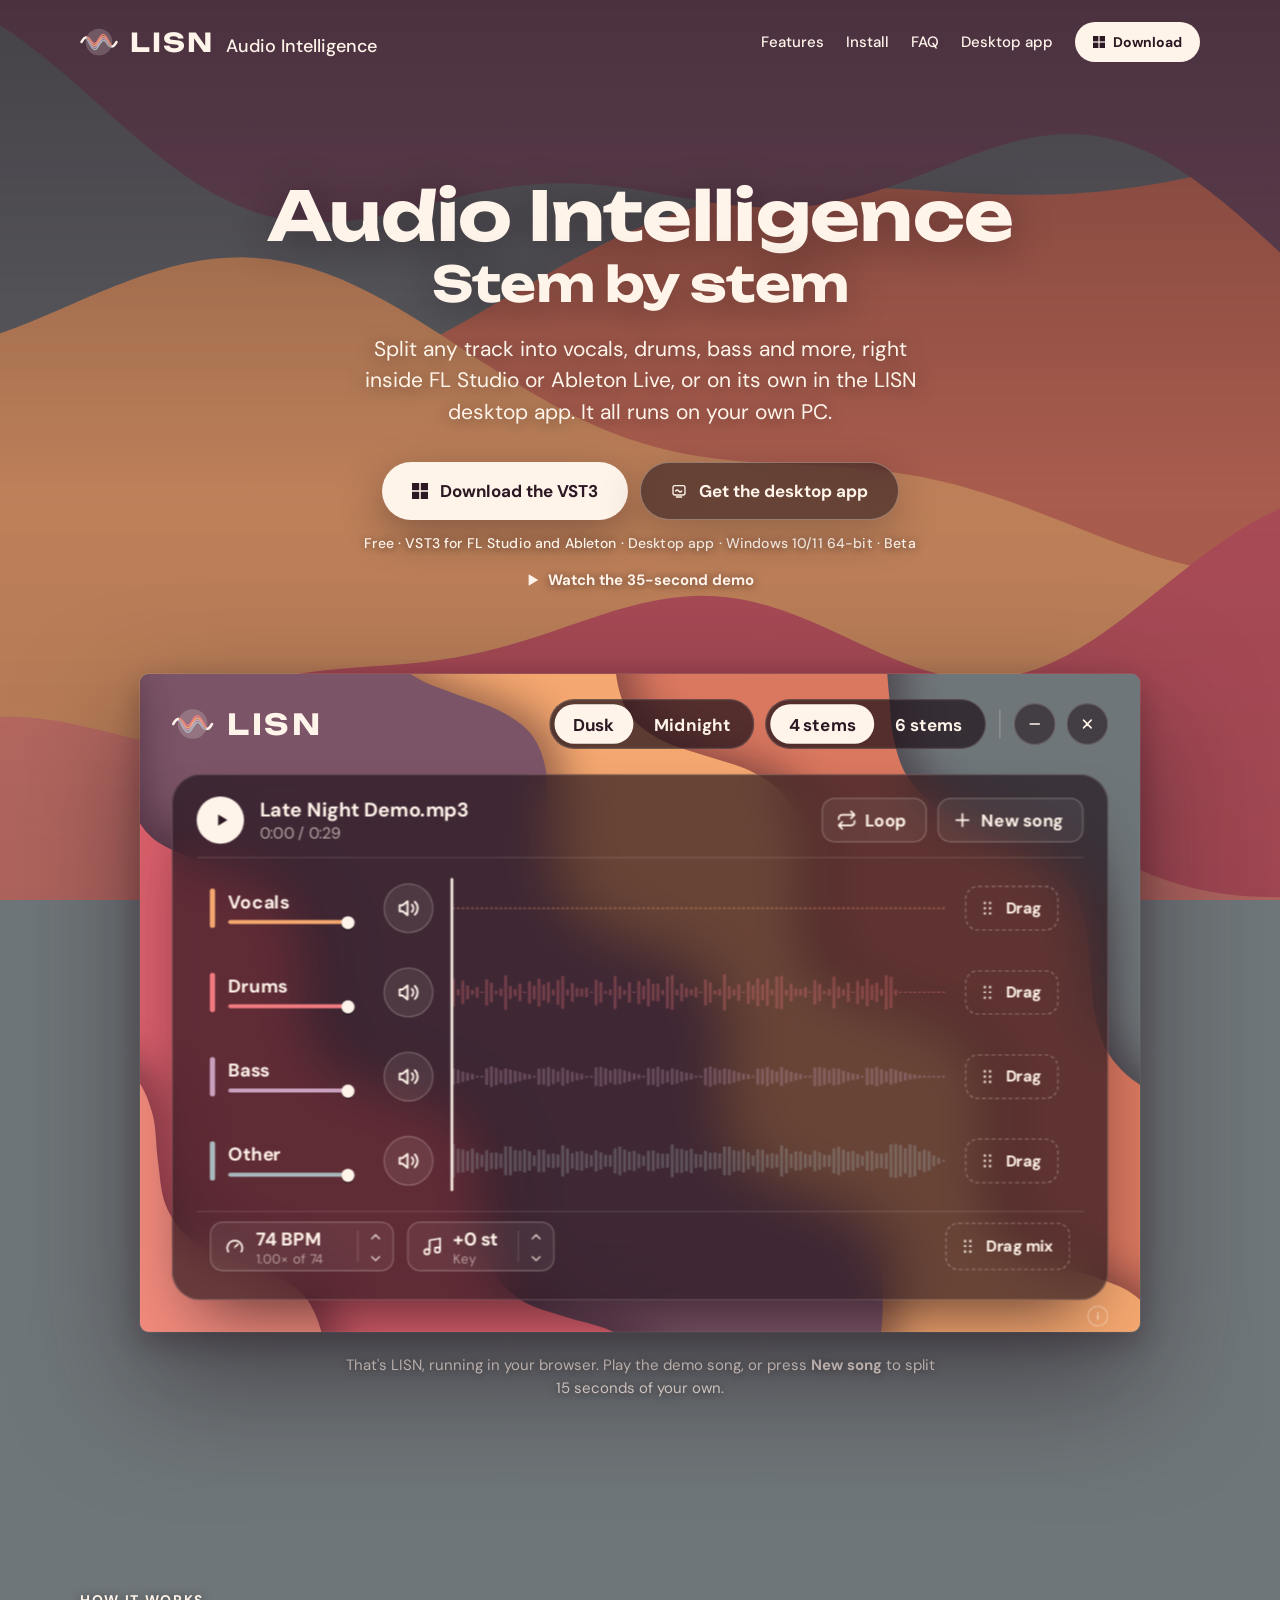
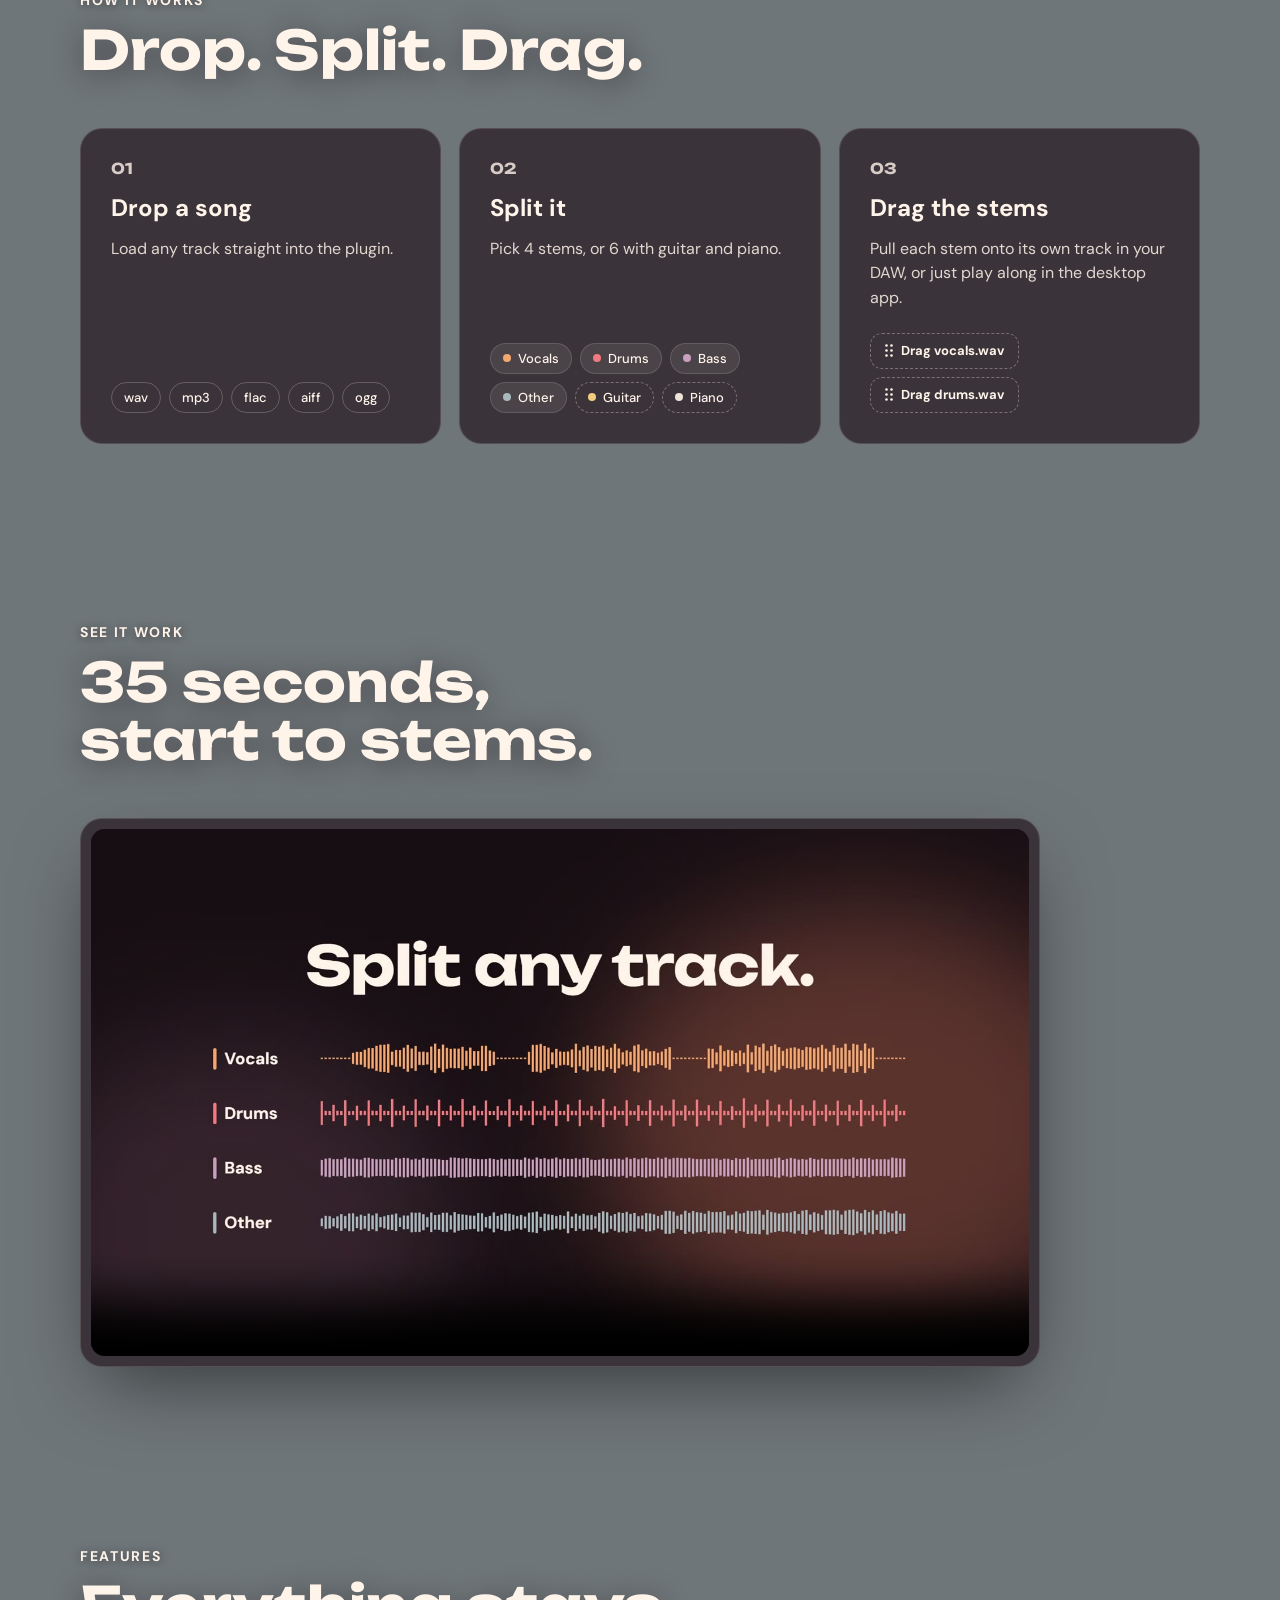
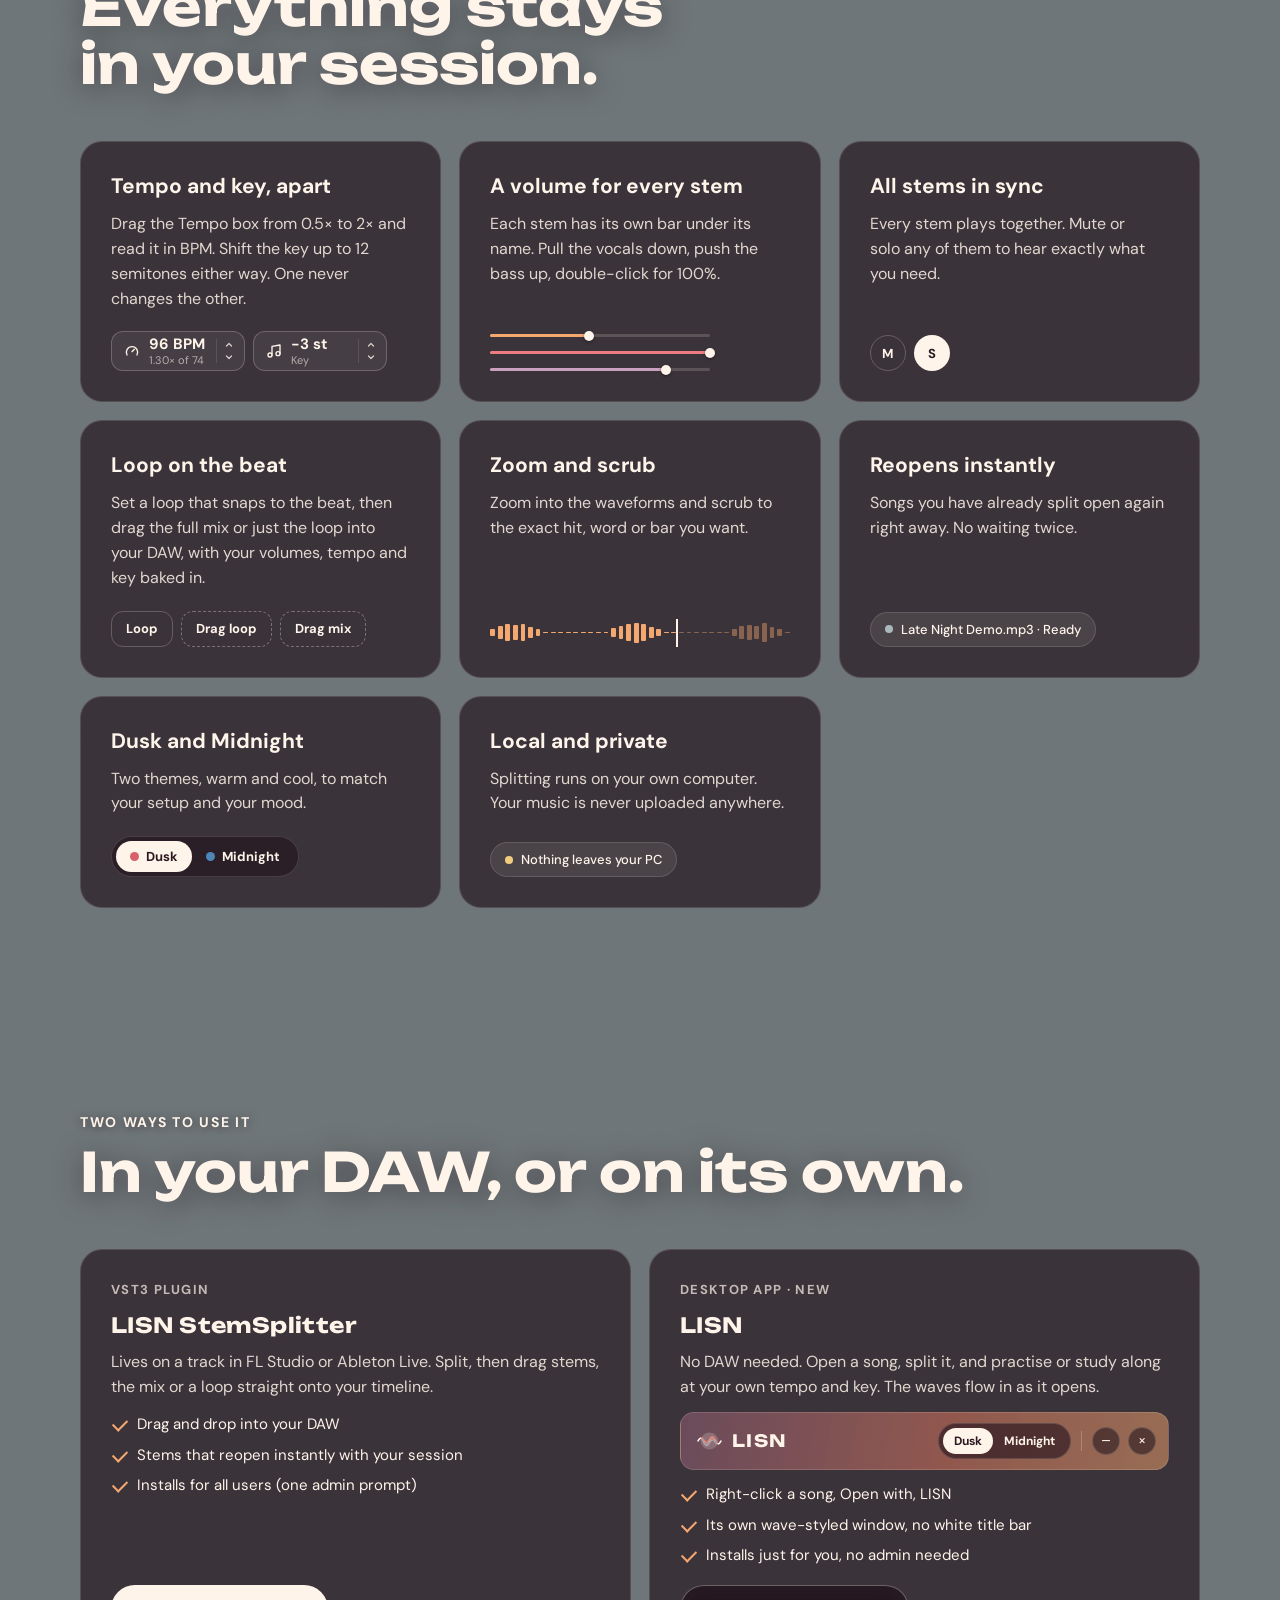
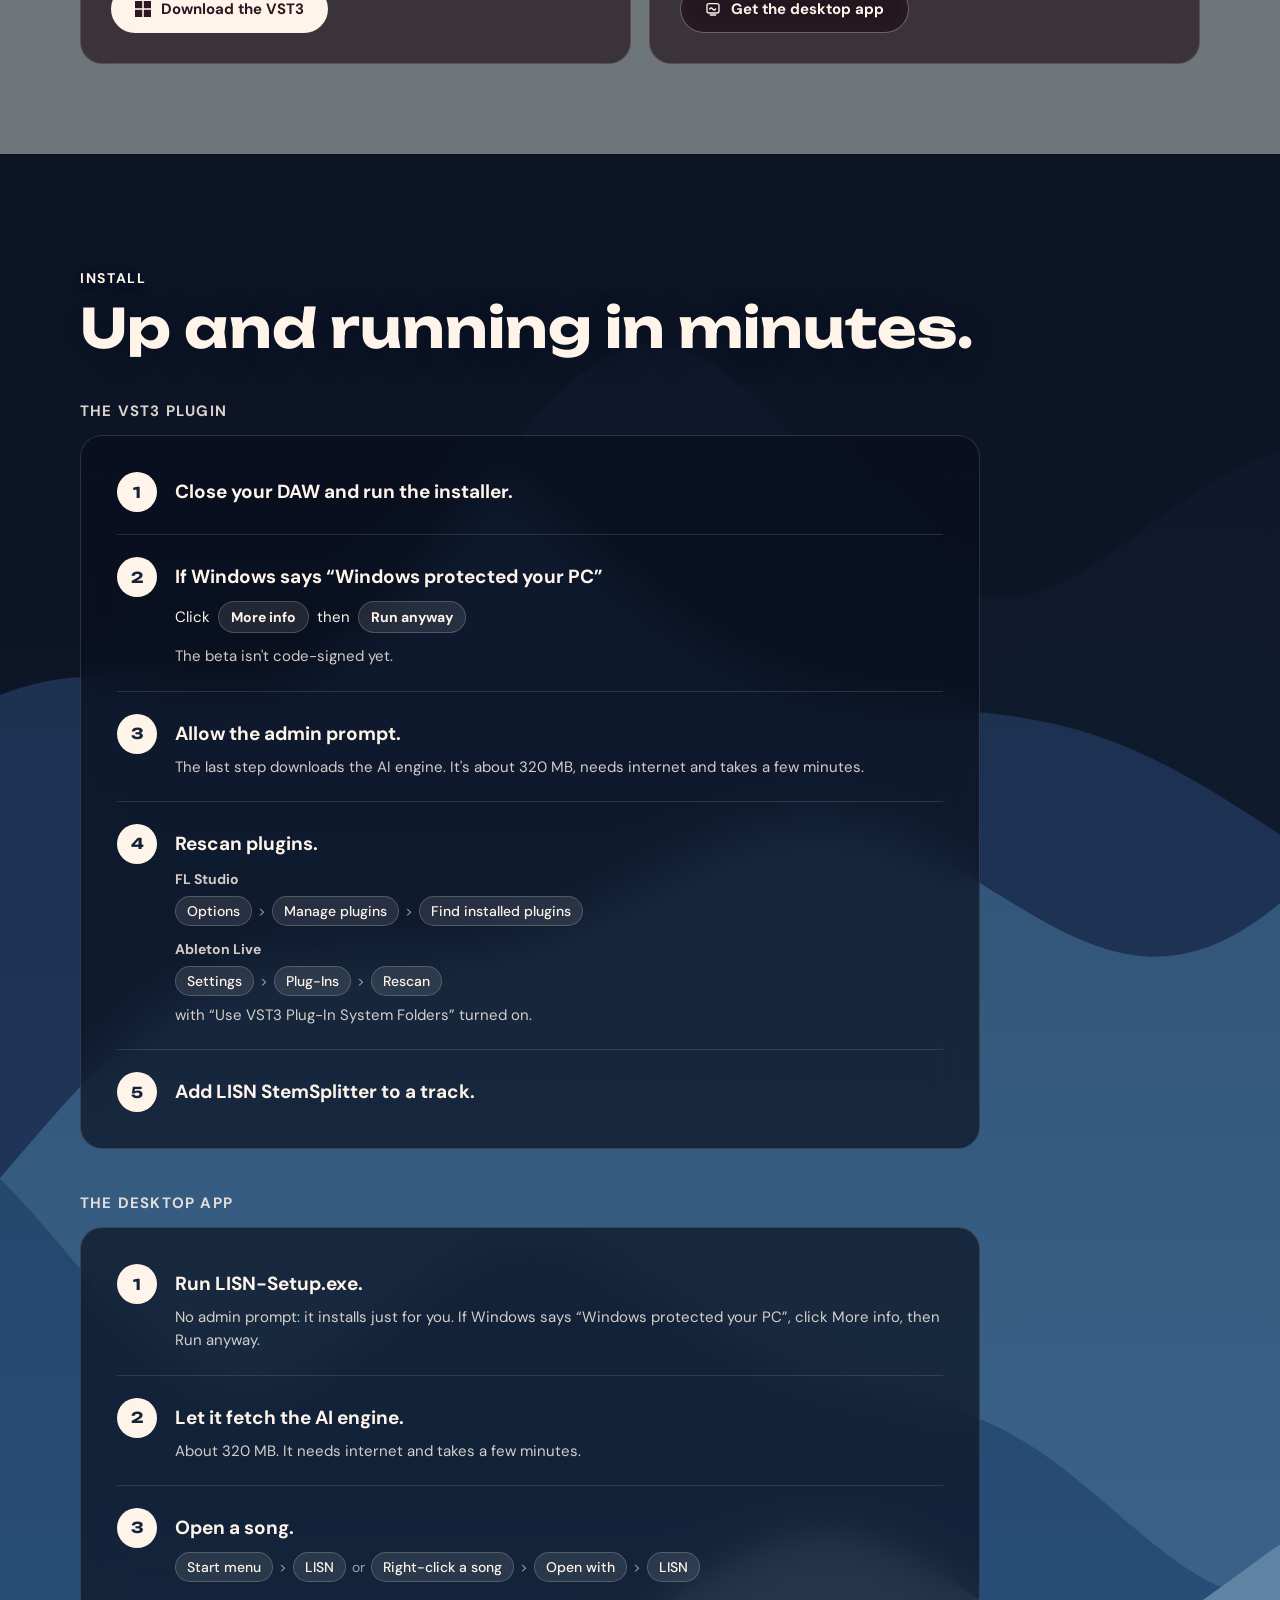
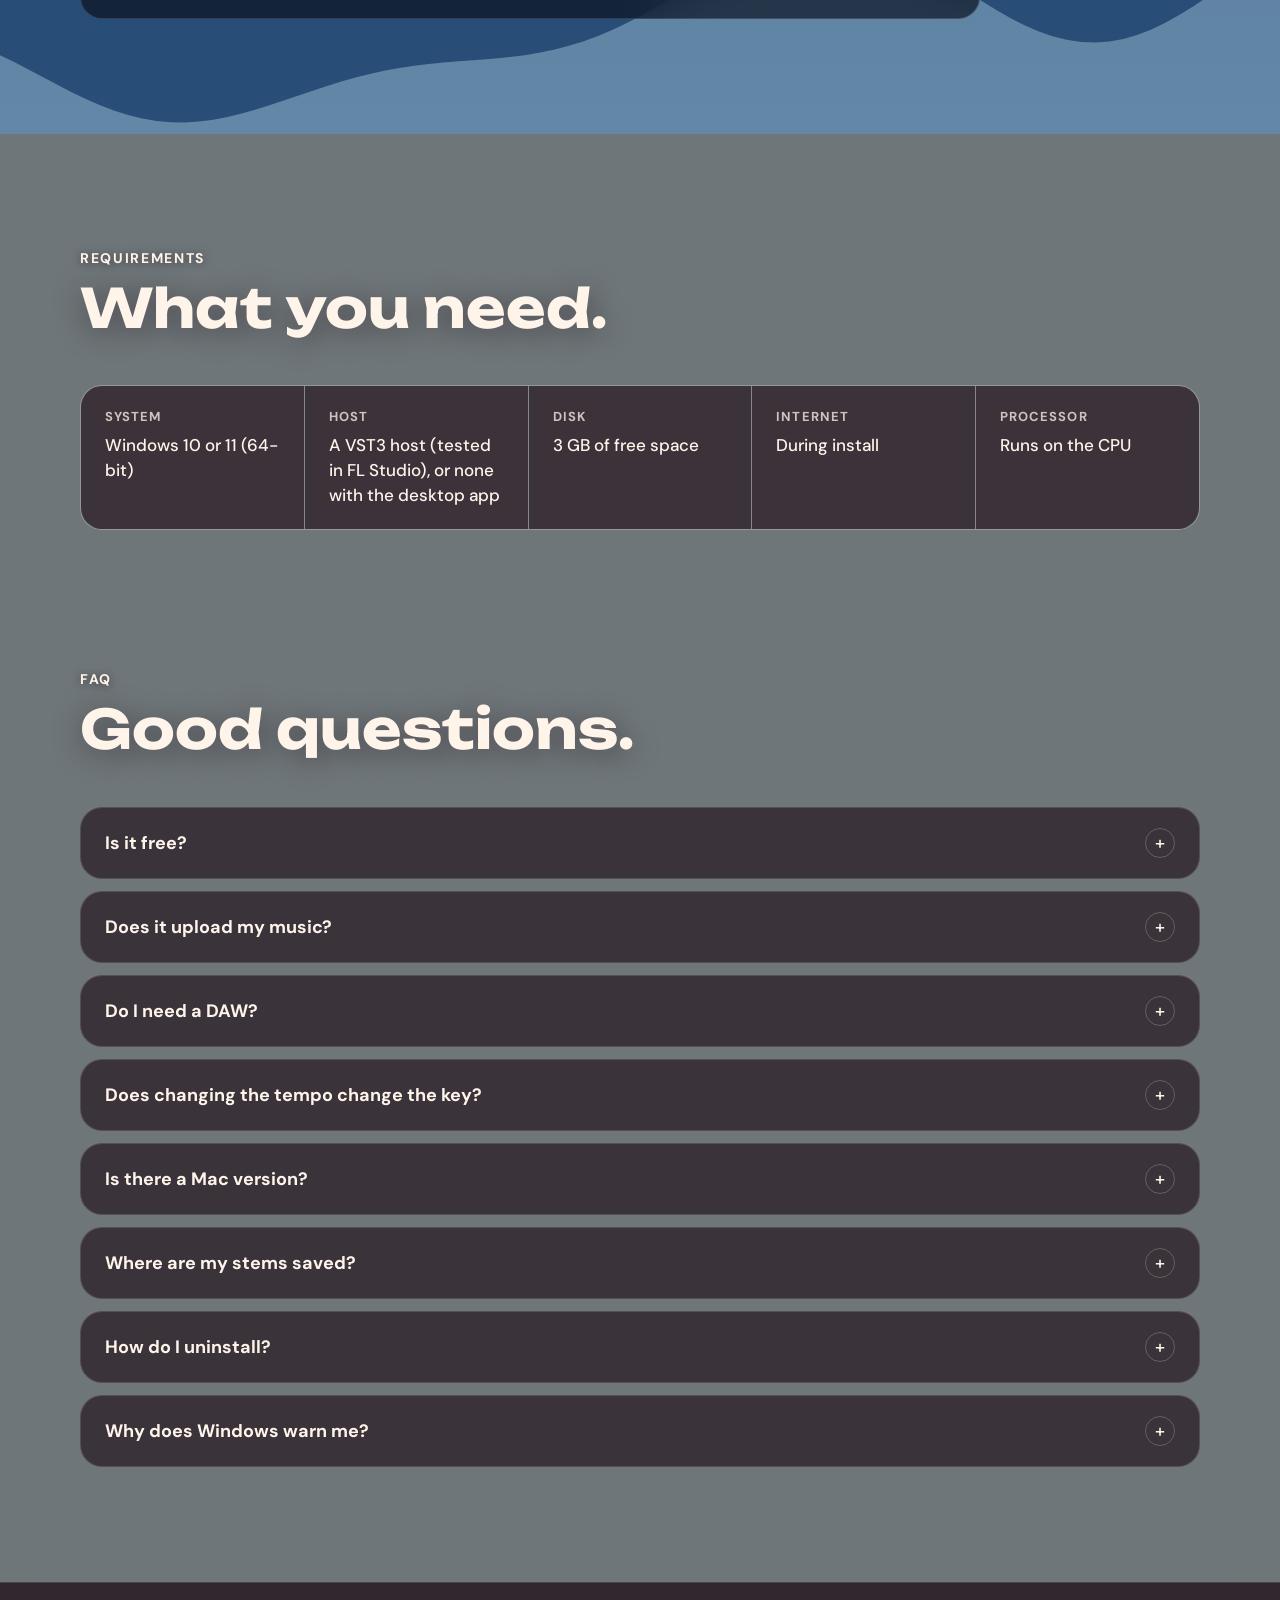
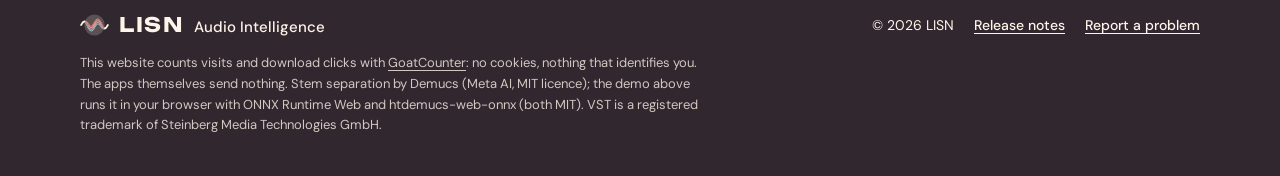
==== commit ef494883: "feat: the hero's drawn mock becomes the working LISN window The plugin picture in the hero is replac" ====
--- a/index.html
+++ b/index.html
@@ -10,7 +10,7 @@
 <link rel="icon" href="assets/favicon.ico" sizes="48x48">
 <link rel="icon" href="assets/favicon.svg" type="image/svg+xml">
 <link rel="apple-touch-icon" href="assets/apple-touch-icon.png">
-<link rel="stylesheet" href="styles.css">
+<link rel="stylesheet" href="styles.css?v=2">
 <meta property="og:type" content="website">
 <meta property="og:site_name" content="LISN">
 <meta property="og:title" content="LISN StemSplitter">
@@ -177,59 +177,62 @@
         <a class="demo-link" href="#demo"><svg width="14" height="14" viewBox="0 0 14 16" aria-hidden="true"><path d="M2 1.5v13l11-6.5z" fill="#FFF4EA"/></svg>Watch the 35-second demo</a>
       </div>
 
-      <div class="mock" role="img" aria-label="The LISN StemSplitter plugin: four separated stems with volume bars, waveforms and Drag buttons, and Tempo and Key boxes at the bottom">
-        <div class="mock-bar">
-          <div class="brand"><img class="brand-symbol" src="assets/lisn-symbol-glass.svg" alt="" width="38" height="38"><span class="brand-mark">LISN</span> <span class="brand-name">StemSplitter</span></div>
-          <div class="toggles">
-            <div class="seg"><span class="on">Dusk</span> <span>Midnight</span></div>
-            <div class="seg"><span class="on">4 stems</span> <span>6 stems</span></div>
-          </div>
+      <div class="app-frame">
+        <div class="app" data-theme="dusk" role="group" aria-label="The LISN desktop app, running in your browser">
+          <canvas class="app-waves" aria-hidden="true"></canvas>
+          <div class="app-header">
+            <div class="app-logo"><img src="assets/lisn-symbol-glass.svg" alt="" width="32" height="32">LISN</div>
+            <div class="app-right">
+              <div class="app-pill" role="group" aria-label="Theme"><button type="button" class="on" data-theme-btn="dusk" aria-pressed="true">Dusk</button><button type="button" data-theme-btn="midnight" aria-pressed="false">Midnight</button></div>
+              <div class="app-pill" role="group" aria-label="Stems"><button type="button" class="on" aria-pressed="true">4 stems</button><button type="button" data-pop="six" aria-pressed="false">6 stems</button></div>
+              <span class="app-sep" aria-hidden="true"></span>
+              <span class="app-wbtn" aria-hidden="true"><svg class="ic" width="14" height="14" viewBox="0 0 24 24"><path d="M6 12h12"/></svg></span>
+              <span class="app-wbtn" aria-hidden="true"><svg class="ic" width="14" height="14" viewBox="0 0 24 24"><path d="M7 7l10 10M17 7 7 17"/></svg></span>
+            </div>
+          </div>
+          <div class="app-panel">
+            <section class="app-stems">
+              <button type="button" class="app-play" aria-label="Play" disabled><svg class="i-play" width="16" height="16" viewBox="0 0 24 24" aria-hidden="true"><path d="M8 5.5v13l10.5-6.5z"/></svg><svg class="i-pause" width="16" height="16" viewBox="0 0 24 24" aria-hidden="true"><path d="M7 5h3.5v14H7zM13.5 5H17v14h-3.5z"/></svg></button>
+              <div class="app-song"><b>Late Night Demo.mp3</b><span>0:00 / 0:29</span></div>
+              <div class="app-tools">
+                <button type="button" class="app-btn" data-pop="loop"><svg class="ic" width="16" height="16" viewBox="0 0 24 24" aria-hidden="true"><path d="M17 2l4 4-4 4M3 11v-1a4 4 0 0 1 4-4h14M7 22l-4-4 4-4M21 13v1a4 4 0 0 1-4 4H3"/></svg>Loop</button>
+                <button type="button" class="app-btn app-new" data-goatcounter-click="demo-new-song" data-goatcounter-title="Demo: New song"><svg class="ic" width="16" height="16" viewBox="0 0 24 24" aria-hidden="true"><path d="M12 5v14M5 12h14"/></svg>New song</button>
+              </div>
+              <span class="app-hr" style="top: 62px"></span>
+              <div class="app-row vocals" style="top: 73px"><span class="app-mark"></span><span class="app-name">Vocals</span><span class="app-vol" role="slider" tabindex="0" aria-label="Vocals volume" aria-valuemin="0" aria-valuemax="100" aria-valuenow="100"></span><button type="button" class="app-light" aria-label="Mute vocals" aria-pressed="false"><svg class="ic i-on" width="18" height="18" viewBox="0 0 24 24" aria-hidden="true"><path d="M11 5 6 9H3v6h3l5 4zM15.5 8.5a5 5 0 0 1 0 7M18.5 5.5a9 9 0 0 1 0 13"/></svg><svg class="ic i-off" width="18" height="18" viewBox="0 0 24 24" aria-hidden="true"><path d="M11 5 6 9H3v6h3l5 4zM16 9.5l5 5M21 9.5l-5 5"/></svg></button><span class="app-wave" aria-hidden="true"><svg class="rest" viewBox="0 0 376 36"><path/></svg><svg class="played" viewBox="0 0 376 36"><path/></svg></span><button type="button" class="app-chip" data-pop="drag"><svg class="ic" width="16" height="16" viewBox="0 0 24 24" aria-hidden="true"><path d="M9 6h.01M15 6h.01M9 12h.01M15 12h.01M9 18h.01M15 18h.01"/></svg>Drag</button></div>
+              <div class="app-row drums" style="top: 137px"><span class="app-mark"></span><span class="app-name">Drums</span><span class="app-vol" role="slider" tabindex="0" aria-label="Drums volume" aria-valuemin="0" aria-valuemax="100" aria-valuenow="100"></span><button type="button" class="app-light" aria-label="Mute drums" aria-pressed="false"><svg class="ic i-on" width="18" height="18" viewBox="0 0 24 24" aria-hidden="true"><path d="M11 5 6 9H3v6h3l5 4zM15.5 8.5a5 5 0 0 1 0 7M18.5 5.5a9 9 0 0 1 0 13"/></svg><svg class="ic i-off" width="18" height="18" viewBox="0 0 24 24" aria-hidden="true"><path d="M11 5 6 9H3v6h3l5 4zM16 9.5l5 5M21 9.5l-5 5"/></svg></button><span class="app-wave" aria-hidden="true"><svg class="rest" viewBox="0 0 376 36"><path/></svg><svg class="played" viewBox="0 0 376 36"><path/></svg></span><button type="button" class="app-chip" data-pop="drag"><svg class="ic" width="16" height="16" viewBox="0 0 24 24" aria-hidden="true"><path d="M9 6h.01M15 6h.01M9 12h.01M15 12h.01M9 18h.01M15 18h.01"/></svg>Drag</button></div>
+              <div class="app-row bass" style="top: 201px"><span class="app-mark"></span><span class="app-name">Bass</span><span class="app-vol" role="slider" tabindex="0" aria-label="Bass volume" aria-valuemin="0" aria-valuemax="100" aria-valuenow="100"></span><button type="button" class="app-light" aria-label="Mute bass" aria-pressed="false"><svg class="ic i-on" width="18" height="18" viewBox="0 0 24 24" aria-hidden="true"><path d="M11 5 6 9H3v6h3l5 4zM15.5 8.5a5 5 0 0 1 0 7M18.5 5.5a9 9 0 0 1 0 13"/></svg><svg class="ic i-off" width="18" height="18" viewBox="0 0 24 24" aria-hidden="true"><path d="M11 5 6 9H3v6h3l5 4zM16 9.5l5 5M21 9.5l-5 5"/></svg></button><span class="app-wave" aria-hidden="true"><svg class="rest" viewBox="0 0 376 36"><path/></svg><svg class="played" viewBox="0 0 376 36"><path/></svg></span><button type="button" class="app-chip" data-pop="drag"><svg class="ic" width="16" height="16" viewBox="0 0 24 24" aria-hidden="true"><path d="M9 6h.01M15 6h.01M9 12h.01M15 12h.01M9 18h.01M15 18h.01"/></svg>Drag</button></div>
+              <div class="app-row other" style="top: 265px"><span class="app-mark"></span><span class="app-name">Other</span><span class="app-vol" role="slider" tabindex="0" aria-label="Other volume" aria-valuemin="0" aria-valuemax="100" aria-valuenow="100"></span><button type="button" class="app-light" aria-label="Mute other" aria-pressed="false"><svg class="ic i-on" width="18" height="18" viewBox="0 0 24 24" aria-hidden="true"><path d="M11 5 6 9H3v6h3l5 4zM15.5 8.5a5 5 0 0 1 0 7M18.5 5.5a9 9 0 0 1 0 13"/></svg><svg class="ic i-off" width="18" height="18" viewBox="0 0 24 24" aria-hidden="true"><path d="M11 5 6 9H3v6h3l5 4zM16 9.5l5 5M21 9.5l-5 5"/></svg></button><span class="app-wave" aria-hidden="true"><svg class="rest" viewBox="0 0 376 36"><path/></svg><svg class="played" viewBox="0 0 376 36"><path/></svg></span><button type="button" class="app-chip" data-pop="drag"><svg class="ic" width="16" height="16" viewBox="0 0 24 24" aria-hidden="true"><path d="M9 6h.01M15 6h.01M9 12h.01M15 12h.01M9 18h.01M15 18h.01"/></svg>Drag</button></div>
+              <span class="app-head" aria-hidden="true"></span>
+              <span class="app-hr" style="top: 331px"></span>
+              <button type="button" class="app-box" style="left: 28px; width: 140px" data-pop="tempo"><svg class="ic" width="16" height="16" viewBox="0 0 24 24" aria-hidden="true"><path d="M4.5 18a8.5 8.5 0 1 1 15 0M12 13l3.5-3.5"/></svg><b class="app-tempo">74 BPM</b><small class="app-tempo-of">1.00× of 74</small><span class="app-chev" aria-hidden="true"><svg class="ic" width="14" height="14" viewBox="0 0 24 24"><path d="M7 14l5-5 5 5"/></svg><svg class="ic" width="14" height="14" viewBox="0 0 24 24"><path d="M7 10l5 5 5-5"/></svg></span></button>
+              <button type="button" class="app-box" style="left: 178px; width: 112px" data-pop="tempo"><svg class="ic" width="16" height="16" viewBox="0 0 24 24" aria-hidden="true"><path d="M9 18V5l12-2v13M6 15a3 3 0 1 0 0 6a3 3 0 1 0 0-6M18 13a3 3 0 1 0 0 6a3 3 0 1 0 0-6"/></svg><b>+0 st</b><small>Key</small><span class="app-chev" aria-hidden="true"><svg class="ic" width="14" height="14" viewBox="0 0 24 24"><path d="M7 14l5-5 5 5"/></svg><svg class="ic" width="14" height="14" viewBox="0 0 24 24"><path d="M7 10l5 5 5-5"/></svg></span></button>
+              <button type="button" class="app-chip app-mix" data-pop="drag"><svg class="ic" width="16" height="16" viewBox="0 0 24 24" aria-hidden="true"><path d="M9 6h.01M15 6h.01M9 12h.01M15 12h.01M9 18h.01M15 18h.01"/></svg>Drag mix</button>
+            </section>
+            <section class="app-splitting" hidden>
+              <b class="app-split-song"></b>
+              <span class="app-split-what" aria-live="polite"></span>
+              <span class="app-pct">0%</span>
+              <svg class="app-track" width="440" height="40" viewBox="0 0 440 40" aria-hidden="true"><path class="rest"/><path class="done"/><circle class="halo" r="11"/><circle class="knob" r="7"/></svg>
+              <button type="button" class="app-btn app-cancel">Cancel</button>
+              <p>Your first split downloads the AI into your browser, about 150 MB, once. After that it starts right away. Your song never leaves your PC.</p>
+            </section>
+            <section class="app-error" hidden>
+              <div class="app-error-title"><span class="app-alert" aria-hidden="true"><svg class="ic" width="22" height="22" viewBox="0 0 24 24"><path d="M12 9v4M12 17h.01M10.3 3.9L1.8 18a2 2 0 0 0 1.7 3h17a2 2 0 0 0 1.7-3L13.7 3.9a2 2 0 0 0-3.4 0z"/></svg></span><b></b></div>
+              <p></p>
+              <div class="app-error-buttons"><a class="app-primary" href="https://github.com/EdiKrasniqi11/lisn-vst/releases/latest/download/LISN-Setup.exe" data-goatcounter-click="demo-download-desktop-app" data-goatcounter-title="Demo: Get LISN">Get LISN, free</a><button type="button" class="app-btn app-back">Back to the demo song</button></div>
+            </section>
+          </div>
+          <div class="app-pop" role="dialog" aria-label="In the free app" hidden>
+            <span class="app-pop-kicker"><svg class="ic" width="13" height="13" viewBox="0 0 24 24" aria-hidden="true"><rect x="5" y="11" width="14" height="10" rx="2"/><path d="M8 11V8a4 4 0 0 1 8 0v3"/></svg>In the free app</span>
+            <b></b>
+            <p></p>
+            <div><a class="app-primary" href="https://github.com/EdiKrasniqi11/lisn-vst/releases/latest/download/LISN-Setup.exe" data-goatcounter-click="demo-download-desktop-app" data-goatcounter-title="Demo: Get LISN">Get LISN, free</a><button type="button" class="app-pop-close">Not now</button></div>
+          </div>
+          <span class="app-info" aria-hidden="true"><svg width="12" height="12" viewBox="0 0 24 24"><path d="M12 11v6"/><circle cx="12" cy="7.25" r="1.4"/></svg></span>
         </div>
-        <div class="glass mock-panel">
-          <div class="song">
-            <span class="play"><svg width="14" height="16" viewBox="0 0 14 16" aria-hidden="true"><path d="M2 1.5v13l11-6.5z" fill="#2B1822"/></svg></span>
-            <div class="song-info">
-              <div class="song-title">Late Night Demo.mp3</div>
-              <div class="song-meta">0:07 / 0:19</div>
-            </div>
-            <div class="song-actions">
-              <span class="tool"><svg width="15" height="15" viewBox="0 0 24 24" fill="none" stroke="#FFF4EA" stroke-width="2" stroke-linecap="round" stroke-linejoin="round" aria-hidden="true"><path d="M17 2l4 4-4 4"/><path d="M3 11V9a3 3 0 0 1 3-3h15"/><path d="M7 22l-4-4 4-4"/><path d="M21 13v2a3 3 0 0 1-3 3H3"/></svg>Loop</span>
-              <span class="tool"><svg width="12" height="12" viewBox="0 0 12 12" aria-hidden="true"><rect x="5.1" y="0" width="1.8" height="12" fill="#FFF4EA"/><rect x="0" y="5.1" width="12" height="1.8" fill="#FFF4EA"/></svg>New song</span>
-            </div>
-          </div>
-          <div class="stems">
-            <div class="stem-row vocals">
-              <div class="stem-name"><span class="stem-color"></span><div><div class="stem-title">Vocals</div><div class="vol" style="--v:85%" aria-hidden="true"></div></div></div>
-              <span class="mute"><svg width="17" height="17" viewBox="0 0 24 24" fill="none" stroke="#FFF4EA" stroke-width="2" stroke-linecap="round" stroke-linejoin="round" aria-hidden="true"><path d="M3 9v6h4l5 4V5L7 9H3z"/><path d="M16 8.5a4.5 4.5 0 0 1 0 7"/></svg></span>
-              <div class="wave"><i style="height:25.3%"></i><i style="height:40.0%"></i><i style="height:45.3%"></i><i style="height:44.1%"></i><i style="height:69.1%"></i><i style="height:57.4%"></i><i style="height:58.3%"></i><i style="height:52.3%"></i><i style="height:45.2%"></i><i style="height:33.3%"></i><i style="height:23.4%"></i><i style="height:4.0%"></i><i style="height:4.0%"></i><i style="height:4.0%"></i><i style="height:4.0%"></i><i style="height:4.0%"></i><i style="height:4.0%"></i><i style="height:4.0%"></i><i style="height:4.0%"></i><i style="height:4.0%"></i><i style="height:4.0%"></i><i style="height:4.0%"></i><i style="height:4.0%"></i><i style="height:4.0%"></i><i style="height:4.0%"></i><i style="height:25.5%"></i><i style="height:30.2%"></i><i style="height:42.3%"></i><i style="height:54.2%"></i><i style="height:66.0%"></i><i style="height:56.6%"></i><i style="height:48.0%"></i><i style="height:49.0%"></i><i style="height:55.6%"></i><i style="height:43.8%"></i><i style="height:32.9%"></i><i style="height:20.9%"></i><i style="height:4.0%"></i><i style="height:4.0%"></i><i style="height:4.0%"></i><i style="height:4.0%"></i><i style="height:4.0%"></i><i style="height:4.0%"></i><i style="height:4.0%"></i><i style="height:4.0%"></i><i style="height:4.0%"></i><i style="height:4.0%"></i><i style="height:4.0%"></i><i style="height:4.0%"></i><i style="height:4.0%"></i><i style="height:4.0%"></i><i style="height:26.0%"></i><i style="height:36.0%"></i><i style="height:54.0%"></i><i style="height:42.5%"></i><i style="height:50.4%"></i><i style="height:62.2%"></i><i style="height:64.3%"></i><i style="height:42.3%"></i><i style="height:45.0%"></i><i style="height:44.3%"></i><i style="height:28.1%"></i><i style="height:4.0%"></i><i style="height:4.0%"></i><span class="playhead"></span></div>
-              <span class="tool dashed"><svg width="8" height="13" viewBox="0 0 8 13" aria-hidden="true"><circle cx="1.5" cy="1.5" r="1.3" fill="#FFF4EA"/><circle cx="6.5" cy="1.5" r="1.3" fill="#FFF4EA"/><circle cx="1.5" cy="6.5" r="1.3" fill="#FFF4EA"/><circle cx="6.5" cy="6.5" r="1.3" fill="#FFF4EA"/><circle cx="1.5" cy="11.5" r="1.3" fill="#FFF4EA"/><circle cx="6.5" cy="11.5" r="1.3" fill="#FFF4EA"/></svg>Drag</span>
-            </div>
-            <div class="stem-row drums">
-              <div class="stem-name"><span class="stem-color"></span><div><div class="stem-title">Drums</div><div class="vol" style="--v:100%" aria-hidden="true"></div></div></div>
-              <span class="mute"><svg width="17" height="17" viewBox="0 0 24 24" fill="none" stroke="#FFF4EA" stroke-width="2" stroke-linecap="round" stroke-linejoin="round" aria-hidden="true"><path d="M3 9v6h4l5 4V5L7 9H3z"/><path d="M16 8.5a4.5 4.5 0 0 1 0 7"/></svg></span>
-              <div class="wave"><i style="height:70.0%"></i><i style="height:24.2%"></i><i style="height:36.2%"></i><i style="height:34.0%"></i><i style="height:83.5%"></i><i style="height:37.4%"></i><i style="height:20.4%"></i><i style="height:27.5%"></i><i style="height:79.1%"></i><i style="height:46.4%"></i><i style="height:30.5%"></i><i style="height:20.9%"></i><i style="height:88.6%"></i><i style="height:40.0%"></i><i style="height:41.2%"></i><i style="height:24.2%"></i><i style="height:82.1%"></i><i style="height:42.9%"></i><i style="height:30.3%"></i><i style="height:24.6%"></i><i style="height:72.2%"></i><i style="height:23.1%"></i><i style="height:36.3%"></i><i style="height:32.6%"></i><i style="height:79.7%"></i><i style="height:45.2%"></i><i style="height:46.0%"></i><i style="height:36.7%"></i><i style="height:93.2%"></i><i style="height:39.9%"></i><i style="height:27.4%"></i><i style="height:27.5%"></i><i style="height:78.6%"></i><i style="height:21.8%"></i><i style="height:32.9%"></i><i style="height:31.5%"></i><i style="height:78.1%"></i><i style="height:38.8%"></i><i style="height:19.0%"></i><i style="height:31.7%"></i><i style="height:87.0%"></i><i style="height:21.5%"></i><i style="height:19.4%"></i><i style="height:28.9%"></i><i style="height:79.1%"></i><i style="height:43.5%"></i><i style="height:24.5%"></i><i style="height:34.5%"></i><i style="height:81.3%"></i><i style="height:22.0%"></i><i style="height:41.4%"></i><i style="height:35.9%"></i><i style="height:87.0%"></i><i style="height:38.7%"></i><i style="height:42.0%"></i><i style="height:47.5%"></i><i style="height:83.6%"></i><i style="height:46.4%"></i><i style="height:23.8%"></i><i style="height:34.2%"></i><i style="height:87.6%"></i><i style="height:32.7%"></i><i style="height:40.8%"></i><i style="height:31.7%"></i><span class="playhead"></span></div>
-              <span class="tool dashed"><svg width="8" height="13" viewBox="0 0 8 13" aria-hidden="true"><circle cx="1.5" cy="1.5" r="1.3" fill="#FFF4EA"/><circle cx="6.5" cy="1.5" r="1.3" fill="#FFF4EA"/><circle cx="1.5" cy="6.5" r="1.3" fill="#FFF4EA"/><circle cx="6.5" cy="6.5" r="1.3" fill="#FFF4EA"/><circle cx="1.5" cy="11.5" r="1.3" fill="#FFF4EA"/><circle cx="6.5" cy="11.5" r="1.3" fill="#FFF4EA"/></svg>Drag</span>
-            </div>
-            <div class="stem-row bass">
-              <div class="stem-name"><span class="stem-color"></span><div><div class="stem-title">Bass</div><div class="vol" style="--v:62%" aria-hidden="true"></div></div></div>
-              <span class="mute"><svg width="17" height="17" viewBox="0 0 24 24" fill="none" stroke="#FFF4EA" stroke-width="2" stroke-linecap="round" stroke-linejoin="round" aria-hidden="true"><path d="M3 9v6h4l5 4V5L7 9H3z"/><path d="M16 8.5a4.5 4.5 0 0 1 0 7"/></svg></span>
-              <div class="wave"><i style="height:34.0%"></i><i style="height:49.4%"></i><i style="height:48.4%"></i><i style="height:34.4%"></i><i style="height:37.5%"></i><i style="height:48.2%"></i><i style="height:44.3%"></i><i style="height:36.7%"></i><i style="height:38.1%"></i><i style="height:43.8%"></i><i style="height:43.9%"></i><i style="height:41.7%"></i><i style="height:39.6%"></i><i style="height:35.4%"></i><i style="height:49.4%"></i><i style="height:43.4%"></i><i style="height:43.4%"></i><i style="height:43.3%"></i><i style="height:43.6%"></i><i style="height:45.2%"></i><i style="height:43.4%"></i><i style="height:46.6%"></i><i style="height:45.8%"></i><i style="height:45.8%"></i><i style="height:41.4%"></i><i style="height:34.3%"></i><i style="height:47.6%"></i><i style="height:34.9%"></i><i style="height:38.5%"></i><i style="height:45.9%"></i><i style="height:43.9%"></i><i style="height:38.0%"></i><i style="height:46.8%"></i><i style="height:45.7%"></i><i style="height:48.3%"></i><i style="height:38.6%"></i><i style="height:45.1%"></i><i style="height:35.0%"></i><i style="height:36.6%"></i><i style="height:48.3%"></i><i style="height:44.3%"></i><i style="height:40.8%"></i><i style="height:36.3%"></i><i style="height:41.0%"></i><i style="height:43.0%"></i><i style="height:48.4%"></i><i style="height:41.8%"></i><i style="height:39.8%"></i><i style="height:48.5%"></i><i style="height:41.4%"></i><i style="height:36.1%"></i><i style="height:49.0%"></i><i style="height:45.9%"></i><i style="height:39.7%"></i><i style="height:44.4%"></i><i style="height:36.1%"></i><i style="height:45.8%"></i><i style="height:34.3%"></i><i style="height:40.2%"></i><i style="height:40.7%"></i><i style="height:41.3%"></i><i style="height:40.8%"></i><i style="height:47.4%"></i><i style="height:40.4%"></i><span class="playhead"></span></div>
-              <span class="tool dashed"><svg width="8" height="13" viewBox="0 0 8 13" aria-hidden="true"><circle cx="1.5" cy="1.5" r="1.3" fill="#FFF4EA"/><circle cx="6.5" cy="1.5" r="1.3" fill="#FFF4EA"/><circle cx="1.5" cy="6.5" r="1.3" fill="#FFF4EA"/><circle cx="6.5" cy="6.5" r="1.3" fill="#FFF4EA"/><circle cx="1.5" cy="11.5" r="1.3" fill="#FFF4EA"/><circle cx="6.5" cy="11.5" r="1.3" fill="#FFF4EA"/></svg>Drag</span>
-            </div>
-            <div class="stem-row other">
-              <div class="stem-name"><span class="stem-color"></span><div><div class="stem-title">Other</div><div class="vol" style="--v:74%" aria-hidden="true"></div></div></div>
-              <span class="mute"><svg width="17" height="17" viewBox="0 0 24 24" fill="none" stroke="#FFF4EA" stroke-width="2" stroke-linecap="round" stroke-linejoin="round" aria-hidden="true"><path d="M3 9v6h4l5 4V5L7 9H3z"/><path d="M16 8.5a4.5 4.5 0 0 1 0 7"/></svg></span>
-              <div class="wave"><i style="height:24.1%"></i><i style="height:31.8%"></i><i style="height:49.0%"></i><i style="height:39.7%"></i><i style="height:32.1%"></i><i style="height:43.3%"></i><i style="height:34.7%"></i><i style="height:46.9%"></i><i style="height:53.8%"></i><i style="height:43.4%"></i><i style="height:30.9%"></i><i style="height:44.2%"></i><i style="height:29.1%"></i><i style="height:28.7%"></i><i style="height:40.5%"></i><i style="height:47.4%"></i><i style="height:52.5%"></i><i style="height:50.2%"></i><i style="height:29.6%"></i><i style="height:28.9%"></i><i style="height:26.3%"></i><i style="height:44.5%"></i><i style="height:28.2%"></i><i style="height:39.9%"></i><i style="height:46.4%"></i><i style="height:35.4%"></i><i style="height:43.7%"></i><i style="height:35.0%"></i><i style="height:34.7%"></i><i style="height:49.3%"></i><i style="height:40.6%"></i><i style="height:25.6%"></i><i style="height:29.7%"></i><i style="height:41.4%"></i><i style="height:27.1%"></i><i style="height:49.7%"></i><i style="height:49.2%"></i><i style="height:29.7%"></i><i style="height:41.7%"></i><i style="height:30.7%"></i><i style="height:41.0%"></i><i style="height:35.0%"></i><i style="height:38.1%"></i><i style="height:45.3%"></i><i style="height:28.9%"></i><i style="height:25.7%"></i><i style="height:33.3%"></i><i style="height:50.1%"></i><i style="height:32.5%"></i><i style="height:38.7%"></i><i style="height:29.8%"></i><i style="height:54.6%"></i><i style="height:54.0%"></i><i style="height:35.3%"></i><i style="height:30.3%"></i><i style="height:42.8%"></i><i style="height:34.0%"></i><i style="height:31.6%"></i><i style="height:55.0%"></i><i style="height:25.3%"></i><i style="height:46.7%"></i><i style="height:31.8%"></i><i style="height:26.6%"></i><i style="height:31.7%"></i><span class="playhead"></span></div>
-              <span class="tool dashed"><svg width="8" height="13" viewBox="0 0 8 13" aria-hidden="true"><circle cx="1.5" cy="1.5" r="1.3" fill="#FFF4EA"/><circle cx="6.5" cy="1.5" r="1.3" fill="#FFF4EA"/><circle cx="1.5" cy="6.5" r="1.3" fill="#FFF4EA"/><circle cx="6.5" cy="6.5" r="1.3" fill="#FFF4EA"/><circle cx="1.5" cy="11.5" r="1.3" fill="#FFF4EA"/><circle cx="6.5" cy="11.5" r="1.3" fill="#FFF4EA"/></svg>Drag</span>
-            </div>
-          </div>
-          <div class="mock-foot">
-            <span class="tbox"><svg width="16" height="16" viewBox="0 0 24 24" fill="none" stroke="#FFF4EA" stroke-width="2" stroke-linecap="round" stroke-linejoin="round" aria-hidden="true"><path d="M4.5 18a8.5 8.5 0 1 1 15 0"/><path d="m12 13 3.5-3.5"/></svg><span class="tbox-v"><b>81 BPM</b><small>1.10× of 74</small></span><span class="chev" aria-hidden="true"><svg width="12" height="12" viewBox="0 0 24 24" fill="none" stroke="#FFF4EA" stroke-width="2.4" stroke-linecap="round" stroke-linejoin="round"><path d="m7 14 5-5 5 5"/></svg><svg width="12" height="12" viewBox="0 0 24 24" fill="none" stroke="#FFF4EA" stroke-width="2.4" stroke-linecap="round" stroke-linejoin="round"><path d="m7 10 5 5 5-5"/></svg></span></span>
-            <span class="tbox"><svg width="16" height="16" viewBox="0 0 24 24" fill="none" stroke="#FFF4EA" stroke-width="2" stroke-linecap="round" stroke-linejoin="round" aria-hidden="true"><path d="M9 18V5l12-2v13"/><circle cx="6" cy="18" r="3"/><circle cx="18" cy="16" r="3"/></svg><span class="tbox-v"><b>+2 st</b><small>Key</small></span><span class="chev" aria-hidden="true"><svg width="12" height="12" viewBox="0 0 24 24" fill="none" stroke="#FFF4EA" stroke-width="2.4" stroke-linecap="round" stroke-linejoin="round"><path d="m7 14 5-5 5 5"/></svg><svg width="12" height="12" viewBox="0 0 24 24" fill="none" stroke="#FFF4EA" stroke-width="2.4" stroke-linecap="round" stroke-linejoin="round"><path d="m7 10 5 5 5-5"/></svg></span></span>
-            <span class="tool dashed foot-chip"><svg width="8" height="13" viewBox="0 0 8 13" aria-hidden="true"><circle cx="1.5" cy="1.5" r="1.3" fill="#FFF4EA"/><circle cx="6.5" cy="1.5" r="1.3" fill="#FFF4EA"/><circle cx="1.5" cy="6.5" r="1.3" fill="#FFF4EA"/><circle cx="6.5" cy="6.5" r="1.3" fill="#FFF4EA"/><circle cx="1.5" cy="11.5" r="1.3" fill="#FFF4EA"/><circle cx="6.5" cy="11.5" r="1.3" fill="#FFF4EA"/></svg>Drag mix</span>
-          </div>
-        </div>
-      </div>
+      </div>
+      <p class="app-caption">That's LISN, running in your browser. Play the demo song, or press <b>New song</b> to split 15 seconds of your own.</p>
     </section>
 
     <section class="section" aria-labelledby="how-h">
@@ -502,7 +505,7 @@
           <a href="https://github.com/EdiKrasniqi11/lisn-vst/issues">Report a problem</a>
         </div>
       </div>
-      <p class="credits">This website counts visits and download clicks with <a href="https://www.goatcounter.com">GoatCounter</a>: no cookies, nothing that identifies you. The apps themselves send nothing. Stem separation by Demucs (Meta AI, MIT licence). VST is a registered trademark of Steinberg Media Technologies GmbH.</p>
+      <p class="credits">This website counts visits and download clicks with <a href="https://www.goatcounter.com">GoatCounter</a>: no cookies, nothing that identifies you. The apps themselves send nothing. Stem separation by Demucs (Meta AI, MIT licence); the demo above runs it in your browser with ONNX Runtime Web and htdemucs-web-onnx (both MIT). VST is a registered trademark of Steinberg Media Technologies GmbH.</p>
     </div>
   </footer>
 </div>
@@ -588,6 +591,7 @@
   document.addEventListener('keydown', e => { if (e.key === 'Escape') set(false); });
 })();
 </script>
+<script type="module" src="app.js"></script>
 <!-- Visit and download-click counts, no cookies: https://lisn.goatcounter.com -->
 <script data-goatcounter="https://lisn.goatcounter.com/count" async src="//gc.zgo.at/count.js"></script>
 </body>
--- a/styles.css
+++ b/styles.css
@@ -79,47 +79,119 @@
 #download { scroll-margin-top: 140px; }
 .fineprint { margin: 0; font-size: 14px; font-weight: 500; letter-spacing: 0.01em; text-shadow: 0 1px 10px rgba(32, 18, 27, 0.6); }
 
-/* The plugin, drawn in HTML */
-.mock { margin-top: clamp(48px, 7vw, 84px); width: 100%; max-width: 1000px; text-align: left; border-radius: 30px; padding: clamp(12px, 2.2vw, 26px); background: rgba(32, 18, 27, 0.22); border: 1px solid rgba(255, 244, 234, 0.14); box-shadow: 0 50px 120px rgba(32, 18, 27, 0.5), 0 10px 30px rgba(32, 18, 27, 0.3); -webkit-backdrop-filter: blur(6px); backdrop-filter: blur(6px); }
-.mock-bar { display: flex; flex-wrap: wrap; align-items: center; justify-content: space-between; gap: 12px; padding: 4px 6px clamp(14px, 2vw, 22px); }
-.mock .brand-mark, .mock .brand-symbol { font-size: clamp(18px, 2.4vw, 26px); }
-.mock .brand-name { font-size: clamp(14px, 1.6vw, 18px); }
-.toggles { display: flex; flex-wrap: wrap; gap: 8px; }
+/* The LISN app window in the hero: the desktop app at its own 760 x 500 px, every value from lisn-vst Source/ (Theme.cpp,
+   Screens.cpp, StemRow.cpp, Controls.cpp). app.js scales it to the frame (--s), moves the playhead (--head) and draws the waves. */
+.app-frame { position: relative; width: 100%; max-width: 1000px; aspect-ratio: 760 / 500; margin-top: clamp(48px, 7vw, 84px); overflow: hidden; border-radius: 9px; text-align: left; background: #6F7679; box-shadow: 0 50px 120px rgba(32, 18, 27, 0.5), 0 10px 30px rgba(32, 18, 27, 0.3), 0 0 0 1px rgba(255, 244, 234, 0.12); }
+.app { --s: 1; --head: 0; --ground: #6F7679; --tint: 32, 18, 27; --vocals: #F4A76F; --drums: #EF7A7F; --bass: #C9A0BD; --other: #A9B8BC;
+  position: absolute; left: 0; top: 0; width: 760px; height: 500px; transform: scale(var(--s)); transform-origin: 0 0; background: var(--ground); color: #FFF4EA; -webkit-user-select: none; user-select: none; }
+.app[data-theme="midnight"] { --ground: #152238; --tint: 8, 14, 28; --vocals: #F3B98A; --drums: #6FD3C6; --bass: #A9B4FF; --other: #8DB8DB; }
+.app [hidden] { display: none !important; }
+.app button { margin: 0; font-family: inherit; color: inherit; cursor: pointer; }
+.app .ic { fill: none; stroke: currentColor; stroke-width: 2; stroke-linecap: round; stroke-linejoin: round; flex: none; }
+.app .vocals { --c: var(--vocals); } .app .drums { --c: var(--drums); } .app .bass { --c: var(--bass); } .app .other { --c: var(--other); }
+.app-waves { position: absolute; left: 0; top: 0; width: 760px; height: 500px; display: block; }
+.app-header { position: absolute; left: 24px; top: 16px; width: 712px; height: 44px; display: flex; align-items: center; justify-content: space-between; }
+.app-logo { display: flex; align-items: center; gap: 10px; font-family: 'Unbounded', sans-serif; font-weight: 700; font-size: 22px; letter-spacing: 0.08em; line-height: 1; }
+.app-logo img { display: block; }
+.app-right { display: flex; align-items: center; }
+.app.busy .app-right { opacity: 0.55; pointer-events: none; }
+.app-pill { display: flex; gap: 2px; padding: 3px; border-radius: 999px; border: 1px solid rgba(255, 244, 234, 0.14); background: rgba(var(--tint), 0.72); }
+.app-pill + .app-pill { margin-left: 8px; }
+.app-pill button { height: 30px; padding: 0 14px; border: 0; border-radius: 999px; background: none; font-weight: 700; font-size: 13px; }
+.app-pill .on { background: #FFF4EA; color: #2B1822; }
+.app-sep { width: 1px; height: 22px; margin: 0 10px; background: rgba(255, 244, 234, 0.24); }
+.app-wbtn { width: 32px; height: 32px; box-sizing: border-box; border-radius: 50%; border: 1px solid rgba(255, 244, 234, 0.18); background: rgba(32, 18, 27, 0.55); display: flex; align-items: center; justify-content: center; }
+.app-wbtn .ic { stroke-width: 2; }
+.app-wbtn + .app-wbtn { margin-left: 8px; }
+.app-panel { position: absolute; left: 24px; top: 76px; width: 712px; height: 400px; box-sizing: border-box; border-radius: 22px; border: 1px solid rgba(255, 244, 234, 0.14); background: rgba(var(--tint), 0.66); -webkit-backdrop-filter: blur(18px); backdrop-filter: blur(18px); box-shadow: 0 26px 50px -22px rgba(20, 8, 16, 0.75); }
+.app-panel.error { background: rgba(var(--tint), 0.7); }
+.app-panel.drop { box-shadow: 0 26px 50px -22px rgba(20, 8, 16, 0.75), inset 0 0 0 2px rgba(255, 244, 234, 0.7); }
+.app-info { position: absolute; left: 720px; top: 480px; width: 16px; height: 16px; box-sizing: border-box; border-radius: 50%; border: 1px solid rgba(255, 244, 234, 0.35); display: flex; align-items: center; justify-content: center; fill: rgba(255, 244, 234, 0.55); stroke: rgba(255, 244, 234, 0.55); stroke-width: 2.4; stroke-linecap: round; }
+.app-info circle { stroke: none; }
+
+/* The stems screen (panel content box: the app's coordinates less the 1 px border) */
+.app-play { position: absolute; left: 18px; top: 16px; width: 36px; height: 36px; padding: 0; border: 0; border-radius: 50%; background: #FFF4EA; display: flex; align-items: center; justify-content: center; fill: #2B1822; }
+.app-play::after { content: ""; position: absolute; inset: -10px; }   /* a bigger target when the window is scaled down */
+.app-play:disabled { cursor: progress; }
+.app-play .i-play { margin-left: 2px; }
+.app-play .i-pause, .app.playing .app-play .i-play { display: none; }
+.app.playing .app-play .i-pause { display: block; }
+.app-song { position: absolute; left: 66px; top: 17px; width: 400px; }
+.app-song b { display: block; font-size: 15px; line-height: 18px; white-space: nowrap; overflow: hidden; text-overflow: ellipsis; }
+.app-song span { display: block; margin-top: 2px; font-size: 12px; line-height: 14.4px; color: rgba(255, 244, 234, 0.64); white-space: nowrap; }
+.app-tools { position: absolute; right: 18px; top: 17px; display: flex; gap: 8px; }
+.app-btn { height: 34px; box-sizing: border-box; padding: 0 14px 0 10px; display: flex; align-items: center; gap: 6px; border-radius: 10px; border: 1px solid rgba(255, 244, 234, 0.22); background: rgba(255, 244, 234, 0.06); font-weight: 700; font-size: 13px; white-space: nowrap; }
+.app-hr { position: absolute; left: 18px; width: 674px; height: 1px; background: rgba(255, 244, 234, 0.12); }
+.app-row { position: absolute; left: 18px; width: 674px; height: 56px; }
+.app-mark, .app-name, .app-vol, .app-wave { transition: opacity 0.12s; }
+.app-row.muted .app-mark, .app-row.muted .app-name, .app-row.muted .app-vol, .app-row.muted .app-wave { opacity: 0.38; }
+.app-mark { position: absolute; left: 10px; top: 13px; width: 4px; height: 30px; border-radius: 2px; background: var(--c); }
+.app-name { position: absolute; left: 24px; top: 16px; font-weight: 700; font-size: 14px; line-height: 14px; }
+.app-vol { --v: 1; position: absolute; left: 24px; top: 32.5px; width: 96px; height: 12px; cursor: pointer; touch-action: none; }
+.app-vol::before { content: ""; position: absolute; left: 0; right: 0; top: 4.5px; height: 3px; border-radius: 1.5px; background: linear-gradient(90deg, var(--c) calc(5px + 86px * var(--v)), rgba(255, 244, 234, 0.16) 0); }
+.app-vol::after { content: ""; position: absolute; top: 1px; left: calc(86px * var(--v)); width: 10px; height: 10px; border-radius: 50%; background: #FFF4EA; box-shadow: 0 1px 0 rgba(0, 0, 0, 0.45); }
+.app-light { position: absolute; left: 142px; top: 9px; width: 38px; height: 38px; padding: 0; box-sizing: border-box; border-radius: 50%; border: 1px solid rgba(255, 244, 234, 0.22); background: rgba(255, 244, 234, 0.08); display: flex; align-items: center; justify-content: center; }
+.app-light .i-off, .app-row.muted .app-light .i-on { display: none; }
+.app-row.muted .app-light .i-off { display: block; color: rgba(255, 244, 234, 0.5); }
+.app-wave { position: absolute; left: 194px; top: 5px; width: 376px; height: 46px; cursor: pointer; touch-action: none; }
+.app-wave svg { position: absolute; left: 0; top: 5px; width: 376px; height: 36px; fill: var(--c); }
+.app-wave .rest { opacity: 0.3; }
+.app-wave .played { clip-path: inset(0 calc(376px - 376px * var(--head)) 0 0); }
+.app-head { position: absolute; left: calc(211px + 376px * var(--head)); top: 78px; width: 2px; height: 238px; border-radius: 1px; background: #FFF4EA; pointer-events: none; }
+.app-chip { position: absolute; left: 584px; top: 11px; height: 34px; box-sizing: border-box; padding: 0 12px 0 8px; display: flex; align-items: center; gap: 6px; border-radius: 10px; border: 1px dashed rgba(255, 244, 234, 0.3); background: none; font-weight: 700; font-size: 12px; }
+.app-chip .ic { stroke-width: 3; color: rgba(255, 244, 234, 0.82); }
+.app-mix { left: auto; right: 28px; top: 340px; height: 36px; }
+.app-box { position: absolute; top: 339px; height: 38px; box-sizing: border-box; padding: 0; border-radius: 10px; border: 1px solid rgba(255, 244, 234, 0.22); background: rgba(255, 244, 234, 0.06); text-align: left; }
+.app-box > .ic { position: absolute; left: 10px; top: 10px; }
+.app-box b { position: absolute; left: 34px; top: 5px; font-size: 14px; line-height: 15px; white-space: nowrap; }
+.app-box small { position: absolute; left: 34px; top: 22px; font-size: 10px; line-height: 11px; color: rgba(255, 244, 234, 0.55); white-space: nowrap; }
+.app-chev { position: absolute; right: 0; top: 6px; width: 27px; height: 24px; border-left: 1px solid rgba(255, 244, 234, 0.14); color: rgba(255, 244, 234, 0.75); }
+.app-chev svg { position: absolute; left: 6px; top: -2px; }
+.app-chev svg + svg { top: 14px; }
+
+/* Splitting (SplittingScreen) and the errors (ErrorScreen) */
+.app-splitting { position: absolute; inset: 0; display: flex; flex-direction: column; align-items: center; justify-content: center; text-align: center; }
+.app-split-song { font-size: 15px; line-height: 19px; max-width: 520px; white-space: nowrap; overflow: hidden; text-overflow: ellipsis; }
+.app-split-what { margin-top: 4px; font-size: 13px; line-height: 17px; color: rgba(255, 244, 234, 0.68); }
+.app-pct { margin-top: 18px; font-family: 'Unbounded', sans-serif; font-weight: 700; font-size: 40px; line-height: 50px; }
+.app-track { margin-top: 18px; display: block; overflow: visible; fill: none; stroke-width: 4; stroke-linecap: round; stroke-linejoin: round; }
+.app-track .rest { stroke: rgba(255, 244, 234, 0.2); }
+.app-track .done { stroke: var(--vocals); }
+.app-track .halo { fill: var(--vocals); fill-opacity: 0.35; stroke: none; }
+.app-track .knob { fill: #FFF4EA; stroke: none; }
+.app-cancel { margin-top: 18px; height: 36px; padding: 0 18px; border-color: rgba(255, 244, 234, 0.3); }
+.app-splitting p { margin: 18px 0 0; width: 420px; font-size: 12px; line-height: 18px; color: rgba(255, 244, 234, 0.6); }
+.app-error { position: absolute; left: 95px; top: 0; bottom: 0; width: 520px; display: flex; flex-direction: column; justify-content: center; gap: 16px; }
+.app-error-title { display: flex; align-items: center; gap: 14px; }
+.app-error-title b { font-family: 'Unbounded', sans-serif; font-size: 20px; line-height: 1.25; }
+.app-alert { width: 44px; height: 44px; flex: none; border-radius: 50%; background: color-mix(in srgb, var(--drums) 18%, transparent); color: var(--drums); display: flex; align-items: center; justify-content: center; }
+.app-error p { margin: 0; font-size: 14px; line-height: 1.55; color: rgba(255, 244, 234, 0.8); }
+.app-error-buttons { display: flex; gap: 10px; margin-top: 4px; }
+.app-error-buttons .app-btn { height: 38px; padding: 0 16px; border-color: rgba(255, 244, 234, 0.3); }
+.app-primary { height: 38px; box-sizing: border-box; padding: 0 18px; display: flex; align-items: center; border-radius: 10px; background: #FFF4EA; color: #2B1822; text-decoration: none; font-weight: 700; font-size: 13px; white-space: nowrap; }
+.app-primary:hover { color: #2B1822; }
+
+/* "In the free app": the note an app-only control opens */
+.app-pop { position: absolute; z-index: 2; width: 262px; box-sizing: border-box; padding: 14px 16px 16px; border-radius: 12px; border: 1px solid rgba(255, 244, 234, 0.16); background: rgba(var(--tint), 0.94); box-shadow: 0 18px 40px rgba(0, 0, 0, 0.35); display: flex; flex-direction: column; gap: 8px; -webkit-user-select: text; user-select: text; }
+.app-pop-kicker { display: flex; align-items: center; gap: 8px; font-size: 11px; font-weight: 700; letter-spacing: 0.08em; text-transform: uppercase; color: var(--vocals); }
+.app-pop b { font-size: 14px; line-height: 1.35; }
+.app-pop p { margin: 0; font-size: 12px; line-height: 1.5; color: rgba(255, 244, 234, 0.72); }
+.app-pop div { display: flex; align-items: center; gap: 12px; margin-top: 4px; }
+.app-pop .app-primary { height: 32px; padding: 0 14px; border-radius: 9px; font-size: 12px; }
+.app-pop-close { padding: 0; border: 0; background: none; font-weight: 700; font-size: 12px; color: rgba(255, 244, 234, 0.7) !important; }
+.app-caption { margin: 22px 0 0; font-size: 15px; line-height: 1.5; max-width: 60ch; text-wrap: pretty; text-shadow: 0 1px 10px rgba(32, 18, 27, 0.6); }
+
+/* Segmented pills and tool chips (the Features cards, the app titlebar) */
 .seg { display: flex; padding: 4px; border-radius: 999px; background: rgba(32, 18, 27, 0.6); border: 1px solid rgba(255, 244, 234, 0.14); }
 .seg > span { white-space: nowrap; flex: none; display: inline-flex; align-items: center; gap: 7px; padding: 7px 14px; border-radius: 999px; font-weight: 700; font-size: 13px; }
 .seg > .on { background: #FFF4EA; color: #2B1822; }
-.mock-panel { padding: clamp(14px, 2.4vw, 26px); }
-.song { display: flex; flex-wrap: wrap; align-items: center; gap: 14px; padding-bottom: clamp(14px, 2vw, 20px); border-bottom: 1px solid rgba(255, 244, 234, 0.14); }
-.play { width: 46px; height: 46px; border-radius: 50%; background: #FFF4EA; display: flex; align-items: center; justify-content: center; flex: none; }
-.song-info { min-width: 0; flex: 1 1 160px; }
-.song-title { font-weight: 700; font-size: clamp(15px, 1.9vw, 19px); }
-.song-meta { font-size: 13px; opacity: 0.75; margin-top: 2px; }
-.song-actions { display: flex; flex-wrap: wrap; gap: 8px; }
 .tool { white-space: nowrap; flex: none; display: inline-flex; align-items: center; gap: 8px; height: 38px; padding: 0 14px; border-radius: 12px; border: 1px solid rgba(255, 244, 234, 0.22); font-weight: 700; font-size: 13px; }
 .tool.dashed { border: 1px dashed rgba(255, 244, 234, 0.32); }
 .tool.sm { height: 36px; }
-.stems { padding-top: 6px; }
-.stem-row { display: grid; grid-template-columns: minmax(58px, 160px) 40px minmax(0, 1fr) auto; column-gap: clamp(8px, 2vw, 20px); align-items: center; min-height: clamp(62px, 8.4vw, 90px); }
-.stem-row .tool { padding: 0 clamp(10px, 1.4vw, 16px); }
-.stem-name { display: flex; gap: 10px; align-items: center; min-width: 0; }
-.stem-name > div { min-width: 0; }
-.stem-color { width: 4px; height: 32px; border-radius: 2px; background: var(--c); flex: none; }
-.stem-title { font-weight: 700; font-size: clamp(14px, 1.8vw, 18px); }
-.stem-file { font-size: 12px; opacity: 0.72; overflow: hidden; text-overflow: ellipsis; white-space: nowrap; }
-.mute { width: 40px; height: 40px; border-radius: 50%; border: 1px solid rgba(255, 244, 234, 0.22); background: rgba(255, 244, 234, 0.06); display: flex; align-items: center; justify-content: center; }
-.wave { align-self: stretch; position: relative; display: flex; align-items: center; gap: 0.45%; background-image: repeating-linear-gradient(90deg, rgba(255, 244, 234, 0.12) 0 1px, transparent 1px 6.25%); }
-.wave i, .mini-wave i { flex: 1 1 0; min-width: 1px; border-radius: 1px; opacity: 0.42; }
-.wave i:nth-child(-n+25), .mini-wave i:nth-child(-n+25) { opacity: 1; }   /* the played part: bars left of the playhead */
-.wave i { background: var(--c); }
-.wave .playhead { position: absolute; top: 0; bottom: 0; left: 38%; width: 2px; background: #FFF4EA; box-shadow: 0 0 12px rgba(255, 244, 234, 0.6); }
-
-/* Volume bars under the stem names */
-.vol { position: relative; width: min(96px, 100%); height: 3px; margin-top: 9px; border-radius: 2px; background: linear-gradient(90deg, var(--c) var(--v), rgba(255, 244, 234, 0.16) var(--v)); }
-.vol::after { content: ""; position: absolute; top: 50%; left: var(--v); width: 10px; height: 10px; margin: -5px 0 0 -5px; border-radius: 50%; background: #FFF4EA; box-shadow: 0 1px 3px rgba(0, 0, 0, 0.45); }
-
-/* Tempo and Key boxes */
-.mock-foot { display: flex; flex-wrap: wrap; align-items: center; gap: 10px; margin-top: 10px; padding-top: clamp(12px, 1.6vw, 16px); border-top: 1px solid rgba(255, 244, 234, 0.14); }
-.foot-chip { margin-left: auto; }
+.mini-wave i { flex: 1 1 0; min-width: 1px; border-radius: 1px; opacity: 0.42; }
+.mini-wave i:nth-child(-n+25) { opacity: 1; }   /* the played part: bars left of the playhead */
+
+/* Tempo and Key boxes (the Features cards) */
 .tbox { flex: none; display: inline-flex; align-items: center; gap: 9px; height: 44px; padding: 0 4px 0 12px; border-radius: 12px; border: 1px solid rgba(255, 244, 234, 0.22); background: rgba(255, 244, 234, 0.06); }
 .tbox-v { display: flex; flex-direction: column; gap: 3px; line-height: 1; min-width: 58px; }
 .tbox-v b { font-size: 15px; white-space: nowrap; }
@@ -155,7 +227,7 @@
 .tb-btn { width: 28px; height: 28px; border-radius: 50%; border: 1px solid rgba(255, 244, 234, 0.18); background: rgba(32, 18, 27, 0.55); display: flex; align-items: center; justify-content: center; font-size: 15px; line-height: 1; }
 .install-for { margin: clamp(28px, 4vw, 44px) 0 0; font-weight: 700; font-size: 15px; letter-spacing: 0.08em; text-transform: uppercase; opacity: 0.85; }
 .install-for + .install-list { margin-top: 14px; }
-@media (max-width: 520px) { .tb-seg { display: none; } .foot-chip { margin-left: 0; } }
+@media (max-width: 520px) { .tb-seg { display: none; } }
 
 /* Sections */
 .section { max-width: 1200px; margin: 0 auto; padding: clamp(40px, 7vw, 90px) clamp(16px, 4vw, 40px); }
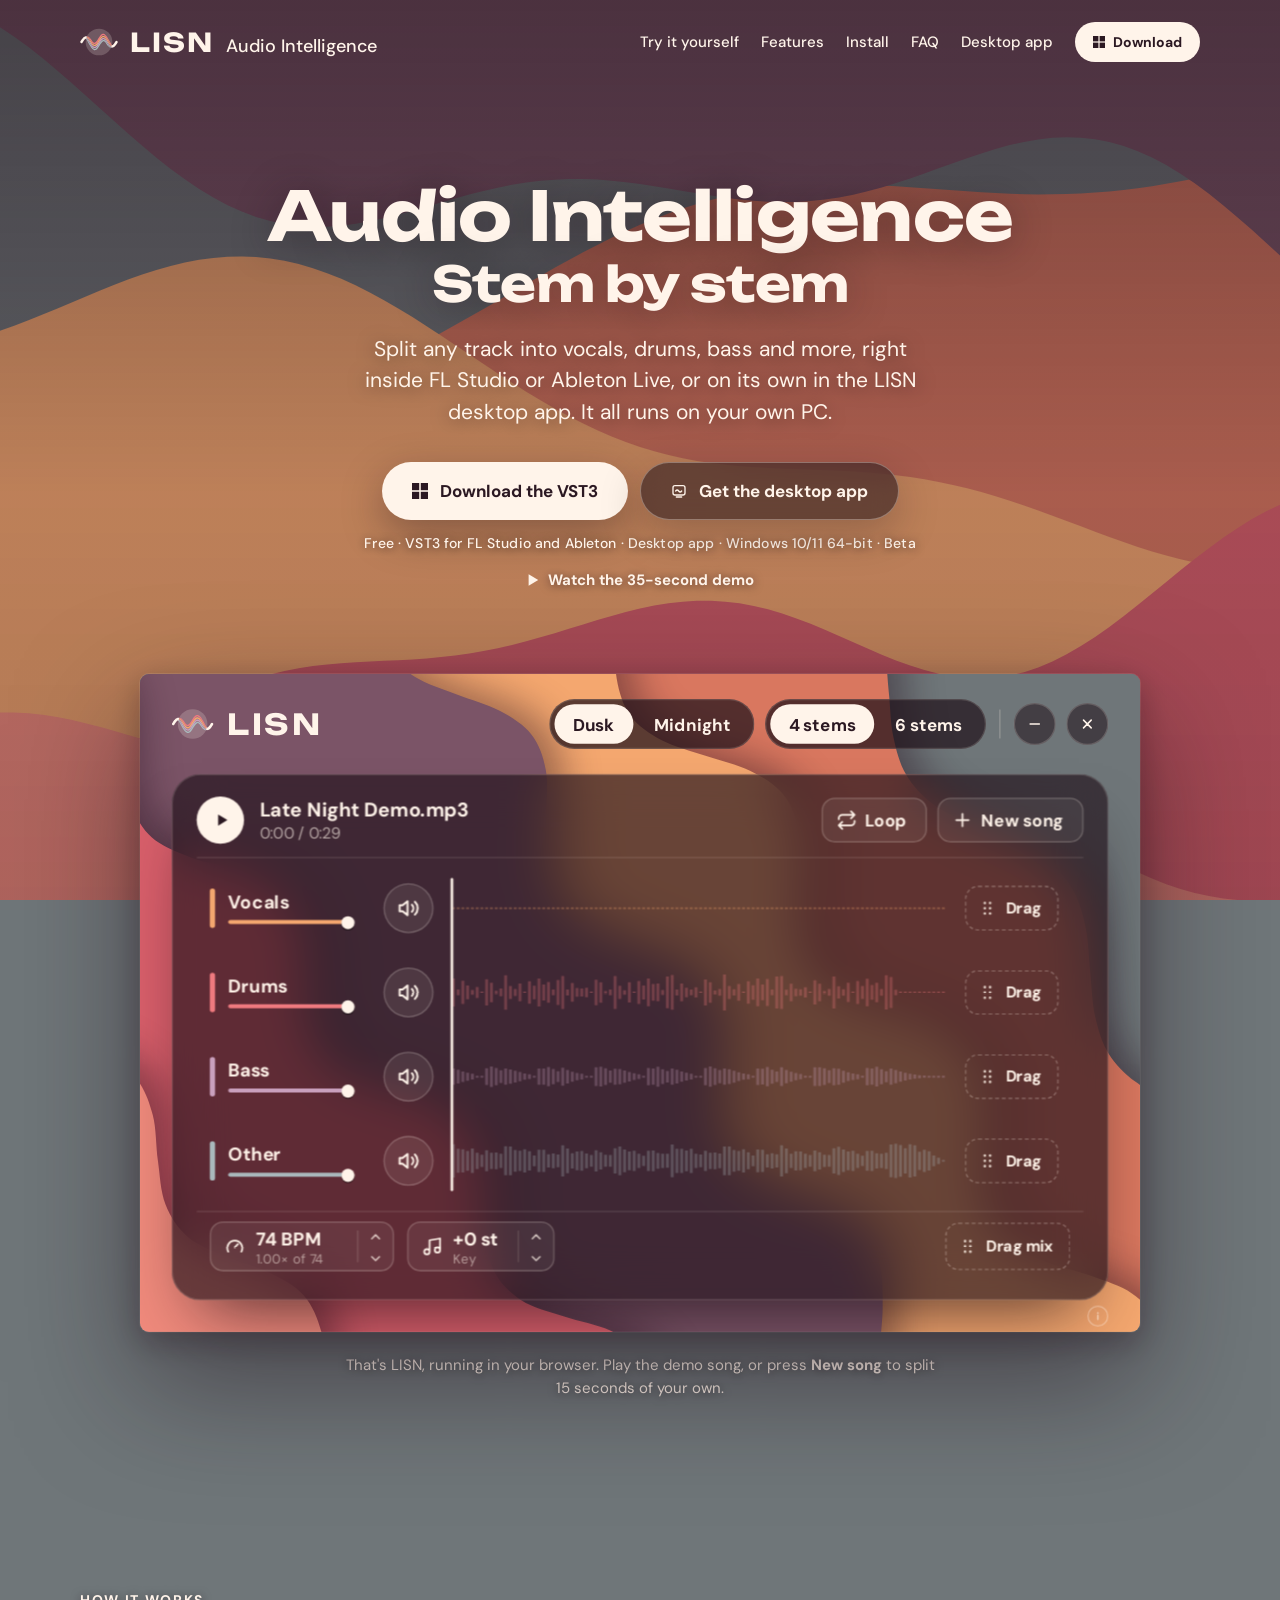
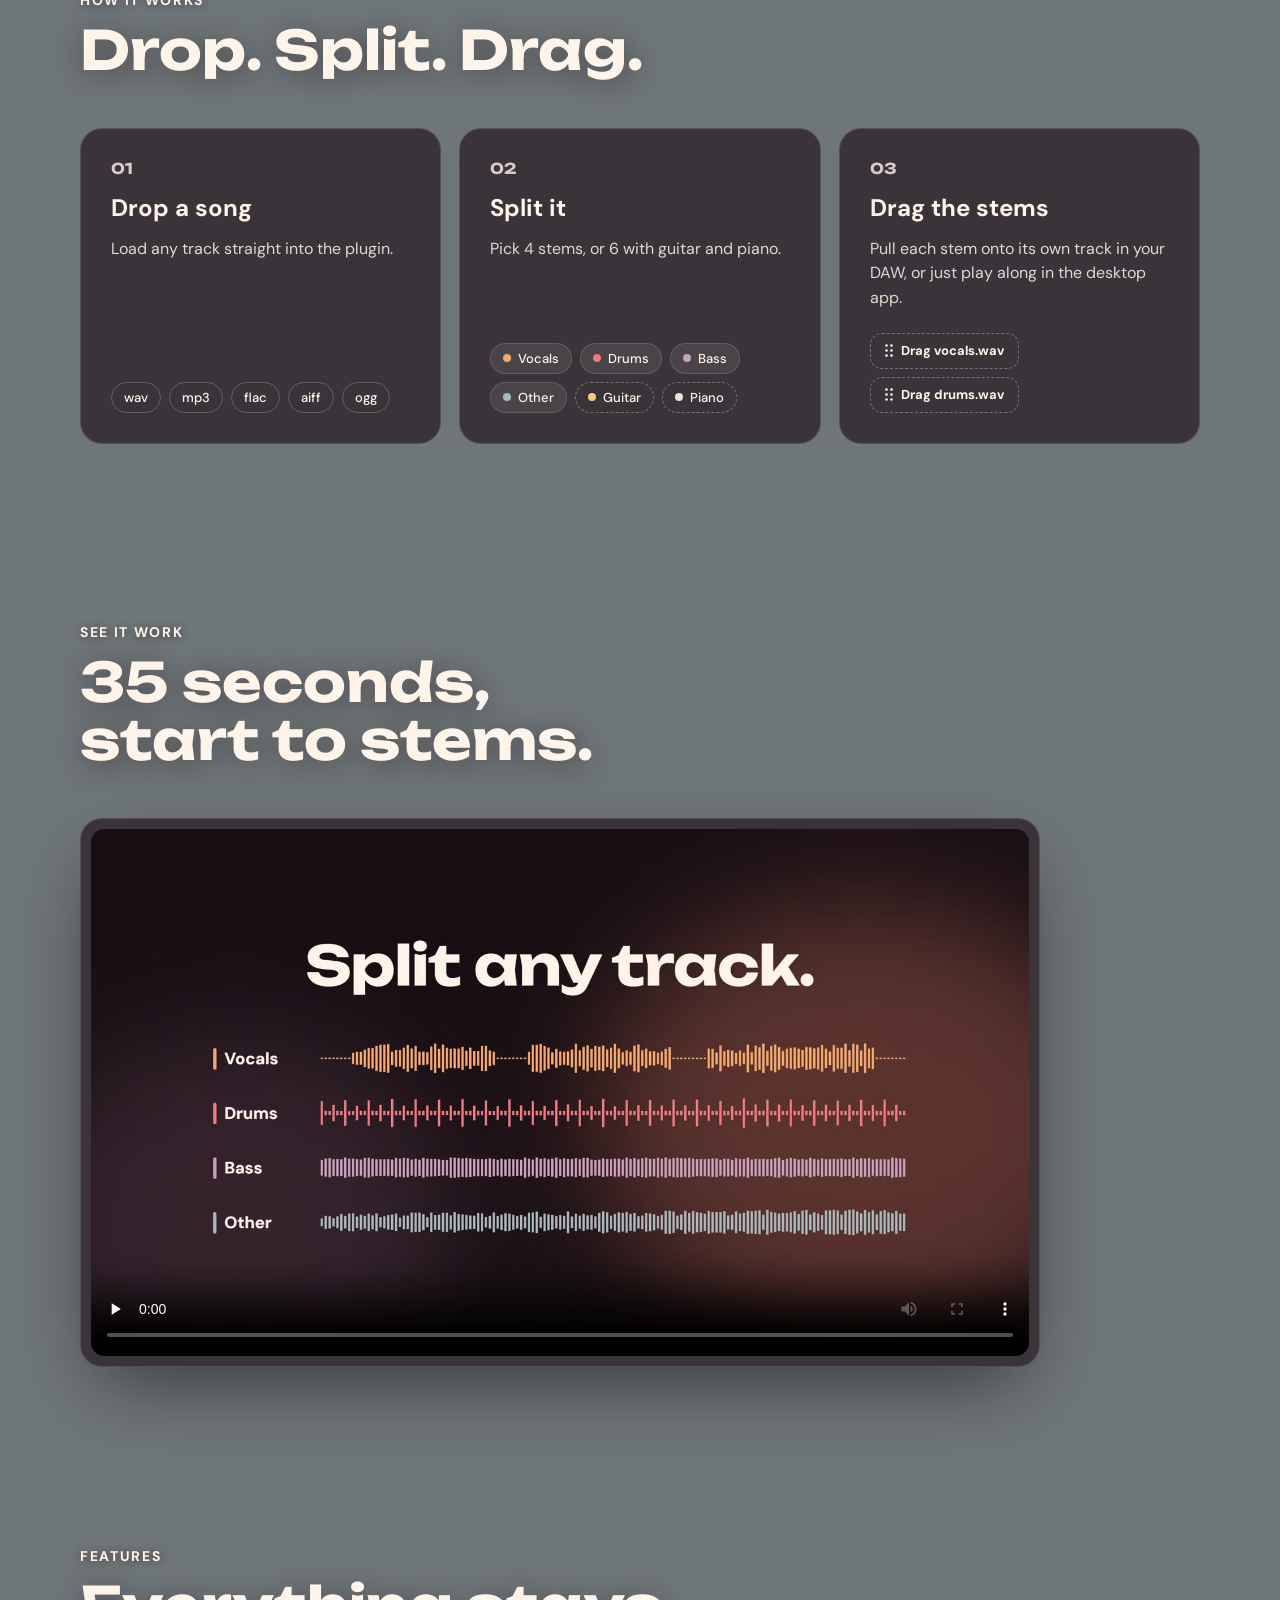
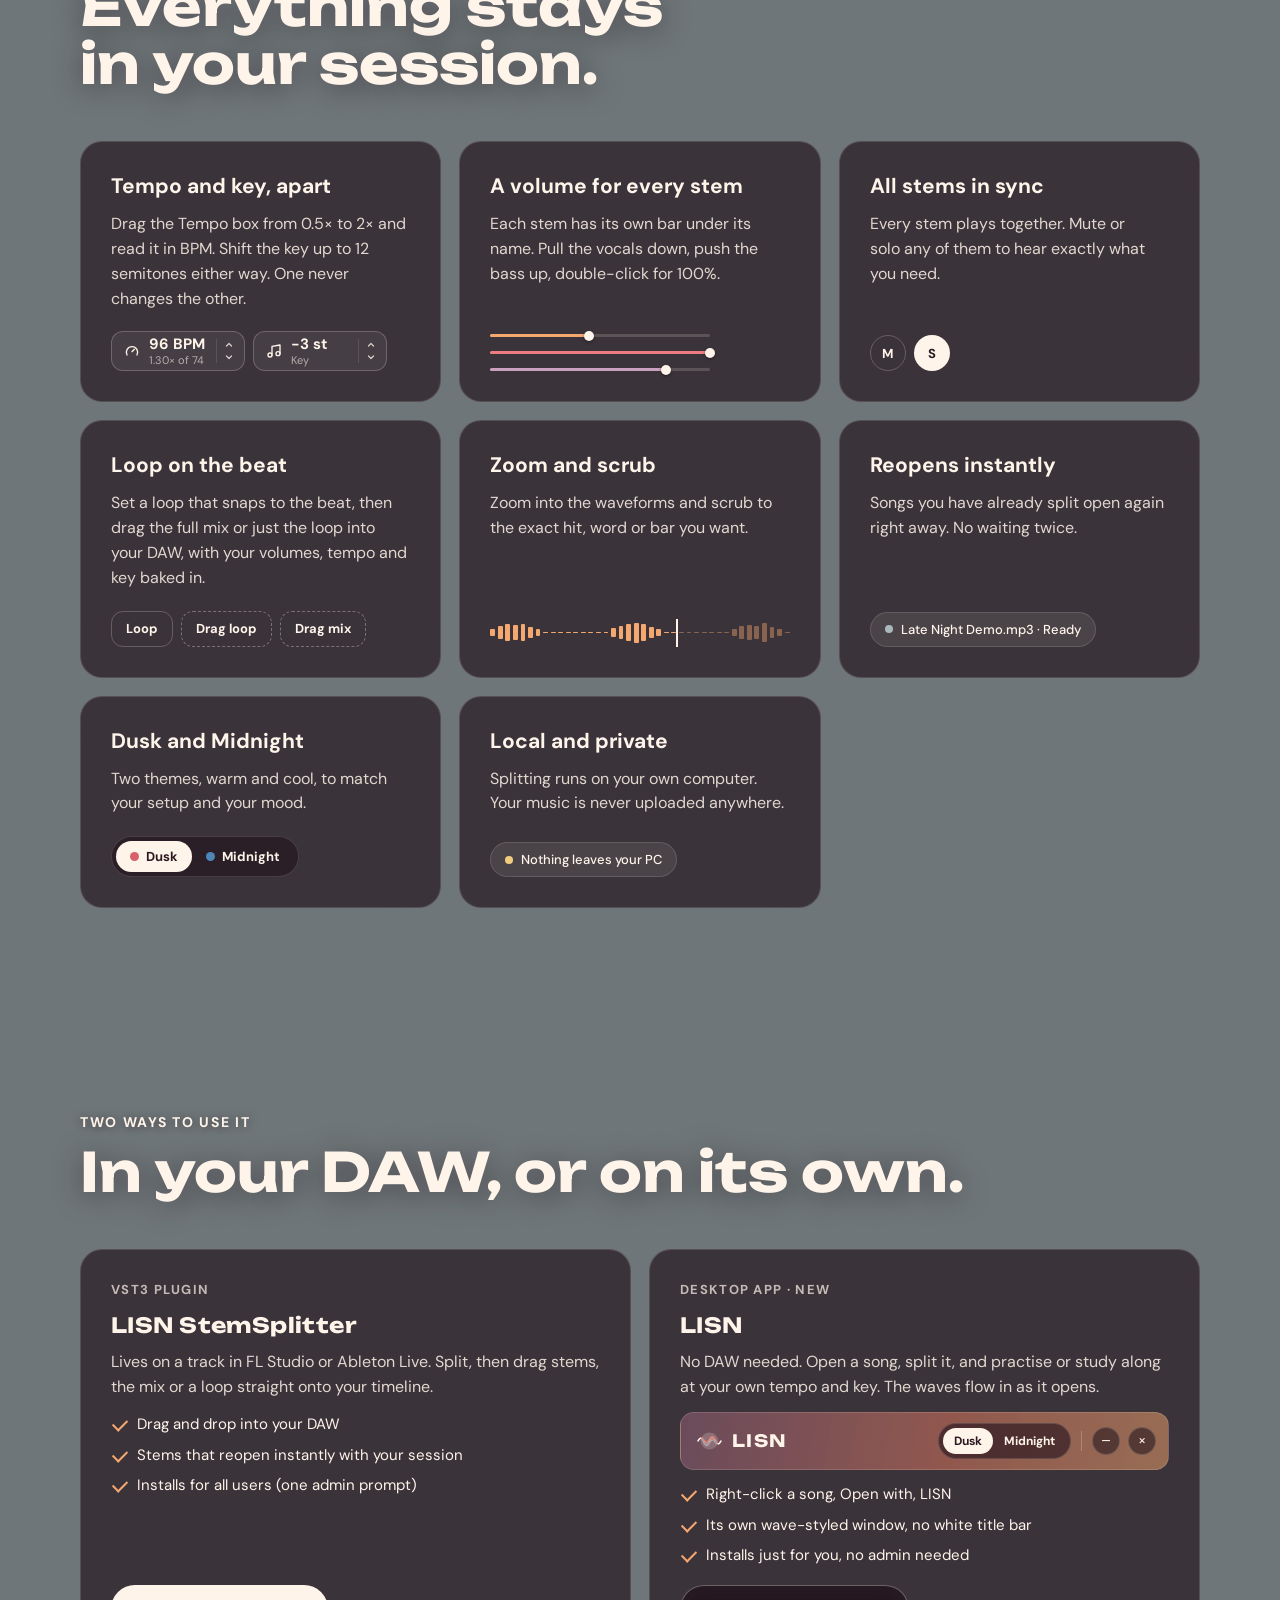
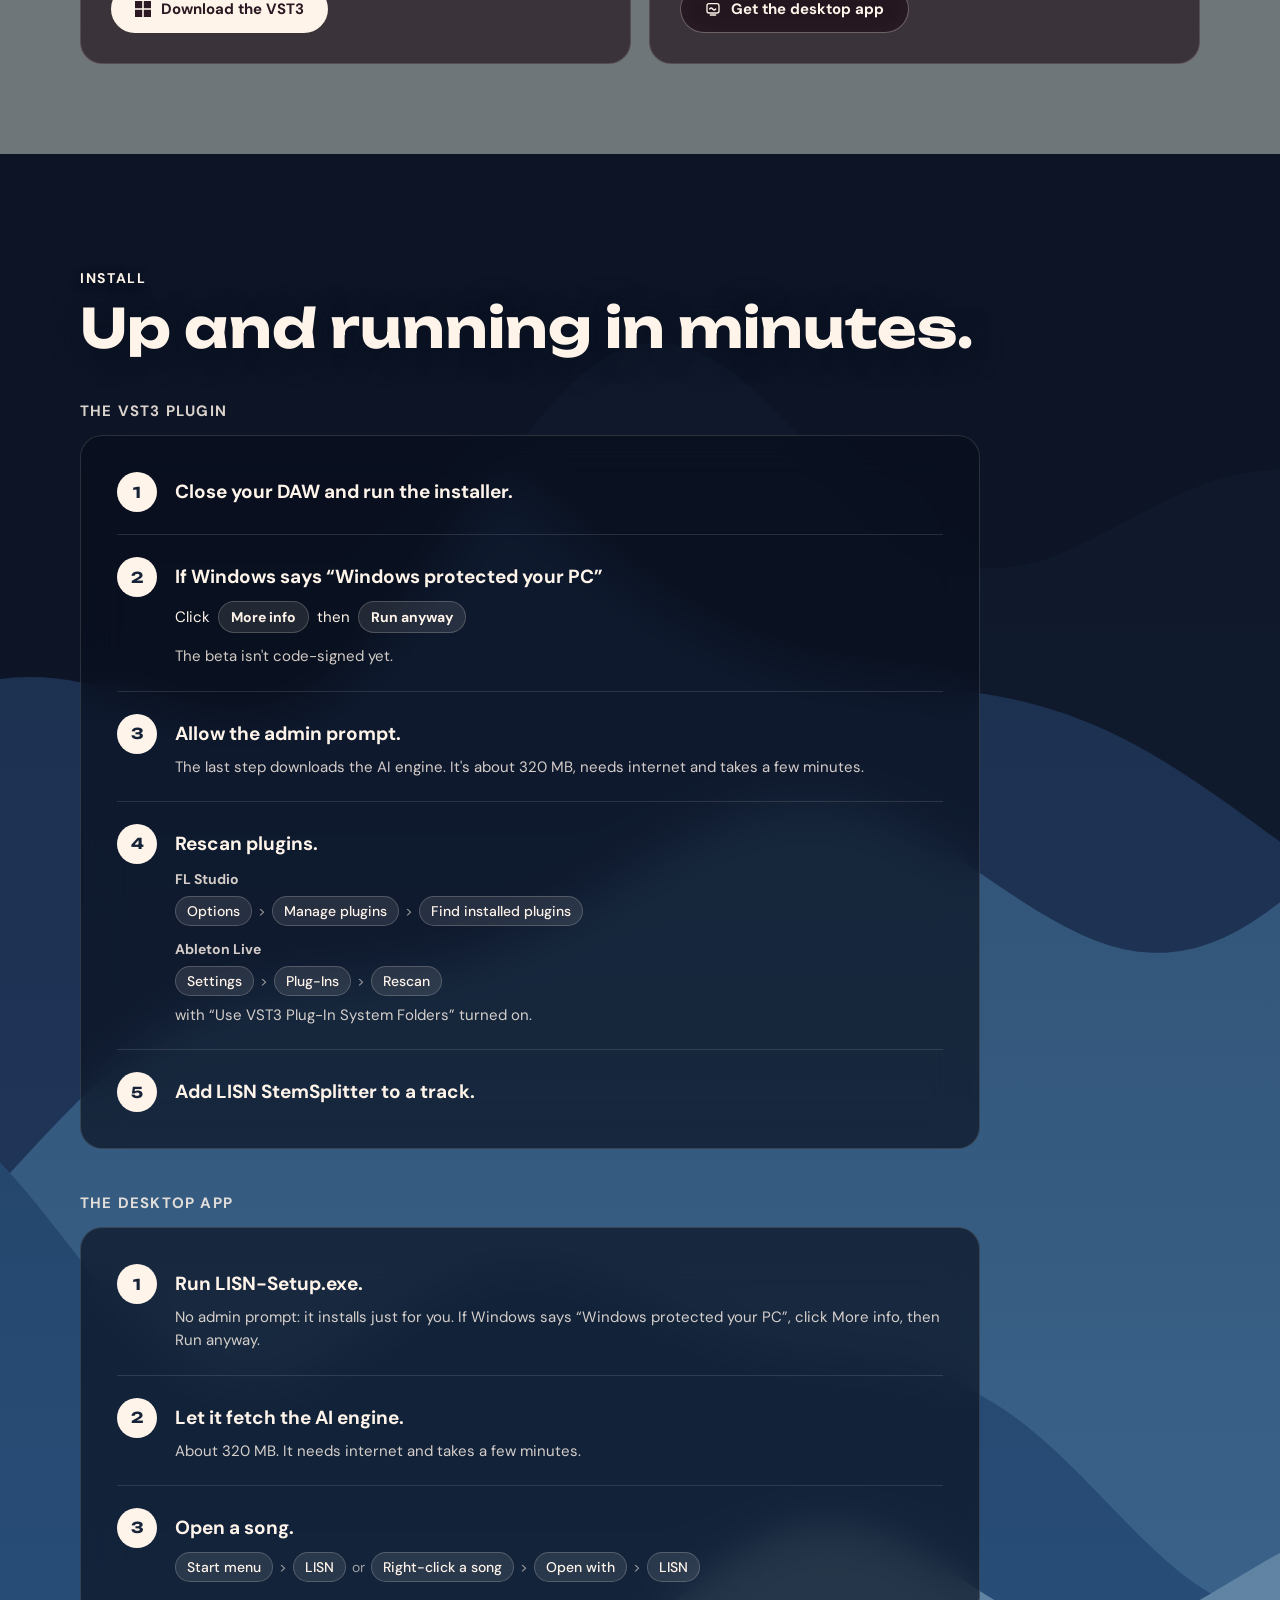
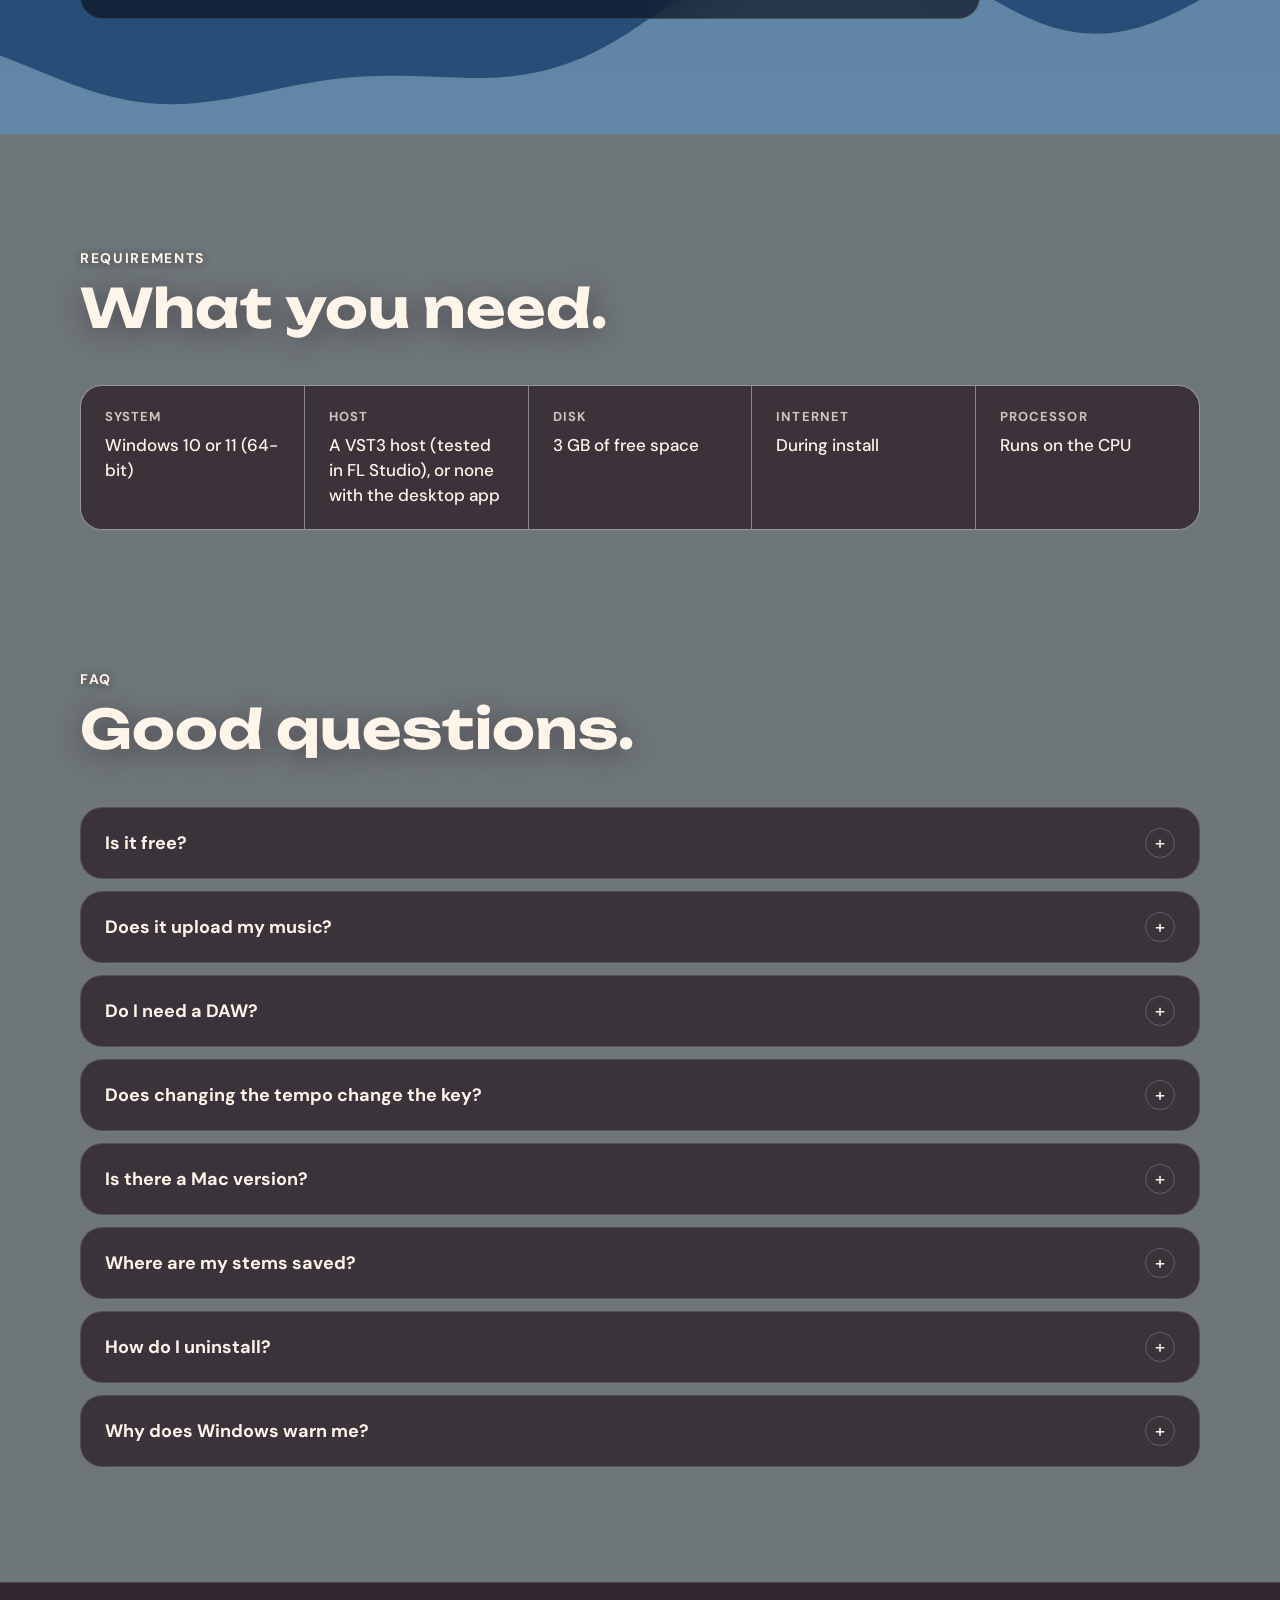
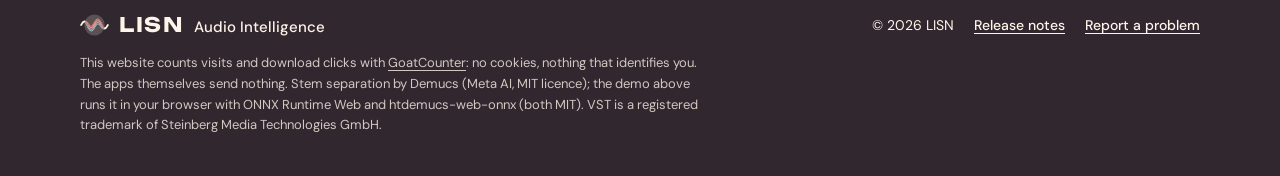
==== commit 3a500f52: "feat: a "Try it yourself" link in the header jumps to the working LISN window The link comes first i" ====
--- a/index.html
+++ b/index.html
@@ -10,7 +10,7 @@
 <link rel="icon" href="assets/favicon.ico" sizes="48x48">
 <link rel="icon" href="assets/favicon.svg" type="image/svg+xml">
 <link rel="apple-touch-icon" href="assets/apple-touch-icon.png">
-<link rel="stylesheet" href="styles.css?v=2">
+<link rel="stylesheet" href="styles.css?v=3">
 <meta property="og:type" content="website">
 <meta property="og:site_name" content="LISN">
 <meta property="og:title" content="LISN StemSplitter">
@@ -155,6 +155,7 @@
     <a class="brand" href="#" aria-label="LISN Audio Intelligence home"><img class="brand-symbol" src="assets/lisn-symbol-glass.svg" alt="" width="38" height="38"><span class="brand-mark">LISN</span> <span class="brand-name">Audio Intelligence</span></a>
     <button class="menu-btn" type="button" aria-label="Open menu" aria-expanded="false" aria-controls="main-nav"><svg class="i-open" width="18" height="18" viewBox="0 0 24 24" fill="none" stroke="currentColor" stroke-width="2.2" stroke-linecap="round" aria-hidden="true"><path d="M4 7h16M4 12h16M4 17h16"/></svg><svg class="i-close" width="18" height="18" viewBox="0 0 24 24" fill="none" stroke="currentColor" stroke-width="2.2" stroke-linecap="round" aria-hidden="true"><path d="M6 6l12 12M18 6L6 18"/></svg></button>
     <nav class="nav" id="main-nav" aria-label="Main">
+      <a class="nav-link" href="#try">Try it yourself</a>
       <a class="nav-link" href="#features">Features</a>
       <a class="nav-link" href="#install">Install</a>
       <a class="nav-link" href="#faq">FAQ</a>
@@ -177,7 +178,7 @@
         <a class="demo-link" href="#demo"><svg width="14" height="14" viewBox="0 0 14 16" aria-hidden="true"><path d="M2 1.5v13l11-6.5z" fill="#FFF4EA"/></svg>Watch the 35-second demo</a>
       </div>
 
-      <div class="app-frame">
+      <div id="try" class="app-frame">
         <div class="app" data-theme="dusk" role="group" aria-label="The LISN desktop app, running in your browser">
           <canvas class="app-waves" aria-hidden="true"></canvas>
           <div class="app-header">
@@ -577,7 +578,7 @@
   still.addEventListener('change', start);
   size(); start();
 })();
-// Phone menu (840 px and narrower): the button opens the links as a card; a link, a tap outside it or Escape closes it
+// Phone menu (960 px and narrower): the button opens the links as a card; a link, a tap outside it or Escape closes it
 (() => {
   const header = document.querySelector('.site-header'), btn = header.querySelector('.menu-btn');
   const set = open => {
--- a/styles.css
+++ b/styles.css
@@ -42,8 +42,8 @@
 .nav { display: flex; flex-wrap: wrap; align-items: center; gap: 8px 22px; }
 .nav-link { text-decoration: none; font-weight: 500; font-size: 15px; }
 .menu-btn { display: none; }
-/* Phone menu (the header wraps below 830 px): a menu button, and the links in a card under the header (the "Website header on a phone" mockup, A) */
-@media (max-width: 840px) {
+/* Phone menu (the header wraps below 950 px): a menu button, and the links in a card under the header (the "Website header on a phone" mockup, A) */
+@media (max-width: 960px) {
   .site-header { position: relative; z-index: 5; flex-wrap: nowrap; column-gap: 12px; }
   /* Narrower than 390 px the logo and name shrink with the screen so they stay on one line beside the button
      (they need 297 px at full size; the padding, gaps and button take 112) */
@@ -81,7 +81,7 @@
 
 /* The LISN app window in the hero: the desktop app at its own 760 x 500 px, every value from lisn-vst Source/ (Theme.cpp,
    Screens.cpp, StemRow.cpp, Controls.cpp). app.js scales it to the frame (--s), moves the playhead (--head) and draws the waves. */
-.app-frame { position: relative; width: 100%; max-width: 1000px; aspect-ratio: 760 / 500; margin-top: clamp(48px, 7vw, 84px); overflow: hidden; border-radius: 9px; text-align: left; background: #6F7679; box-shadow: 0 50px 120px rgba(32, 18, 27, 0.5), 0 10px 30px rgba(32, 18, 27, 0.3), 0 0 0 1px rgba(255, 244, 234, 0.12); }
+.app-frame { scroll-margin-top: 24px; position: relative; width: 100%; max-width: 1000px; aspect-ratio: 760 / 500; margin-top: clamp(48px, 7vw, 84px); overflow: hidden; border-radius: 9px; text-align: left; background: #6F7679; box-shadow: 0 50px 120px rgba(32, 18, 27, 0.5), 0 10px 30px rgba(32, 18, 27, 0.3), 0 0 0 1px rgba(255, 244, 234, 0.12); }
 .app { --s: 1; --head: 0; --ground: #6F7679; --tint: 32, 18, 27; --vocals: #F4A76F; --drums: #EF7A7F; --bass: #C9A0BD; --other: #A9B8BC;
   position: absolute; left: 0; top: 0; width: 760px; height: 500px; transform: scale(var(--s)); transform-origin: 0 0; background: var(--ground); color: #FFF4EA; -webkit-user-select: none; user-select: none; }
 .app[data-theme="midnight"] { --ground: #152238; --tint: 8, 14, 28; --vocals: #F3B98A; --drums: #6FD3C6; --bass: #A9B4FF; --other: #8DB8DB; }
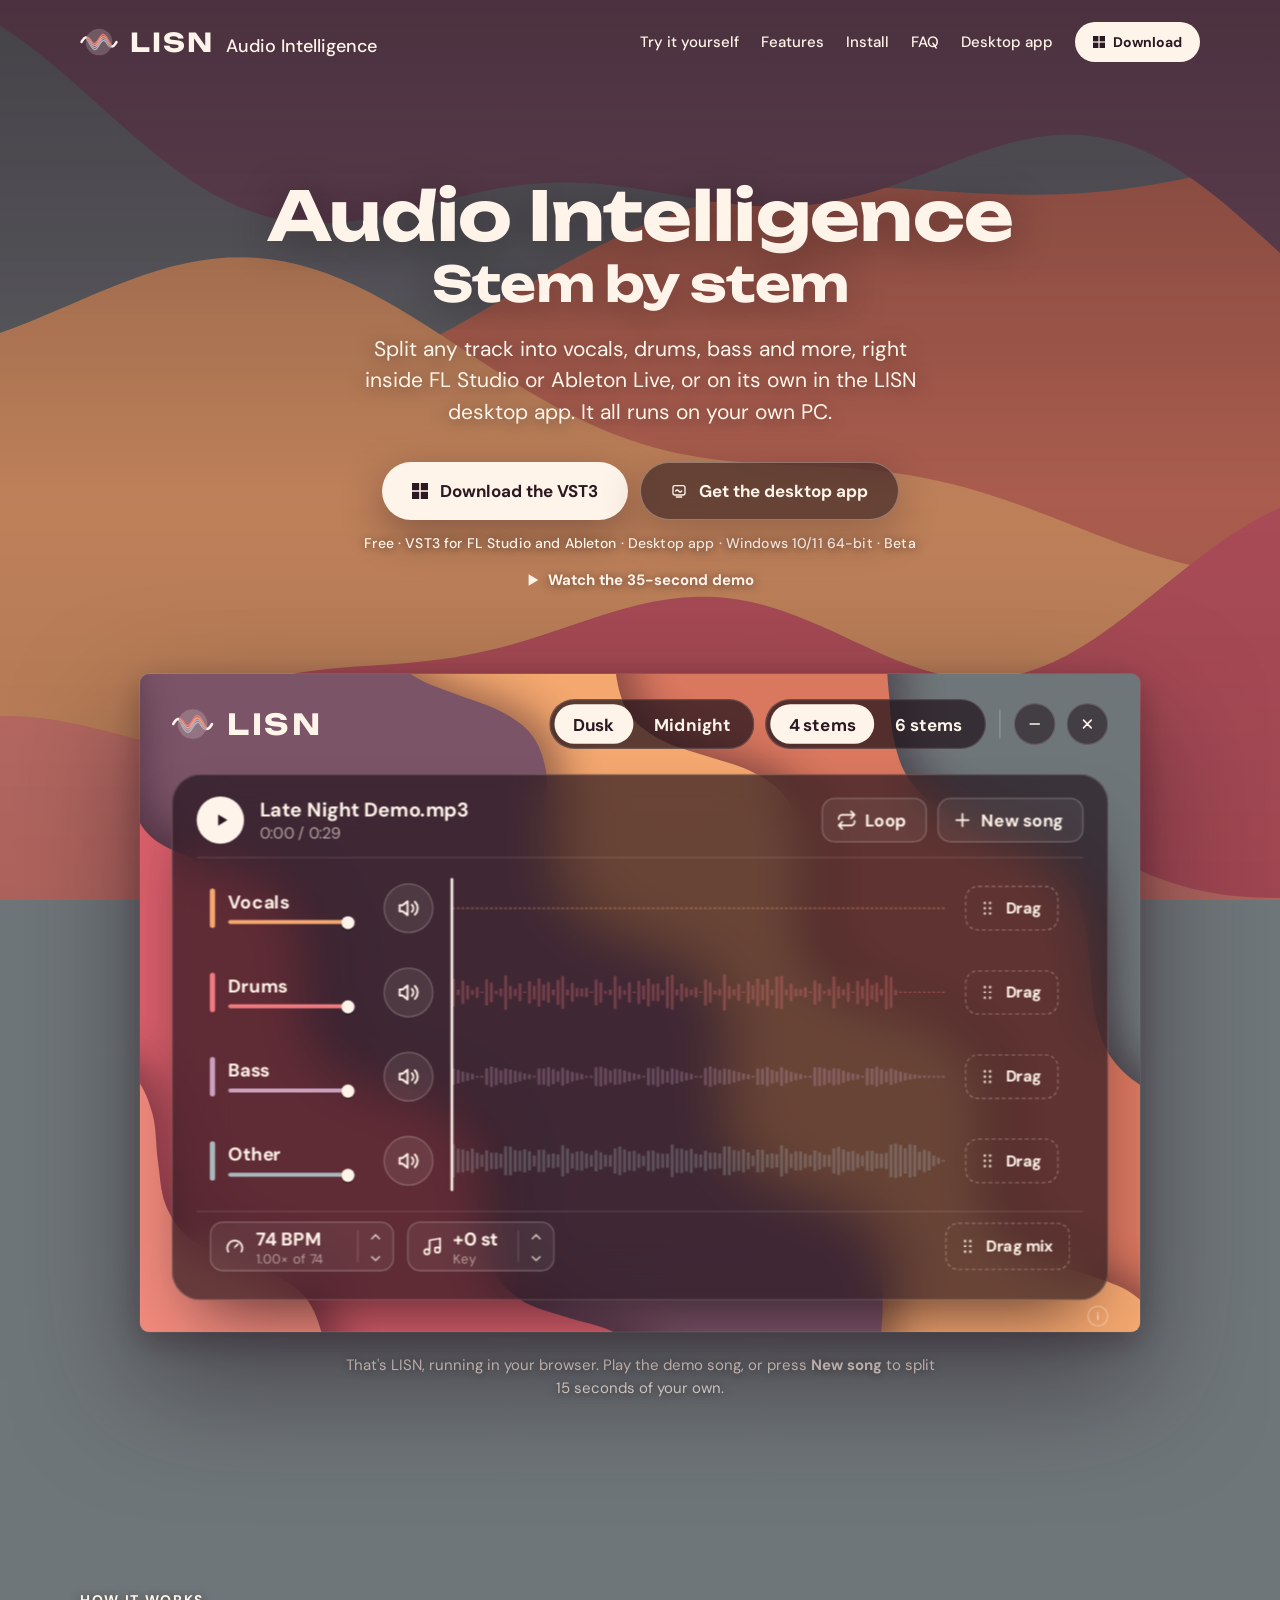
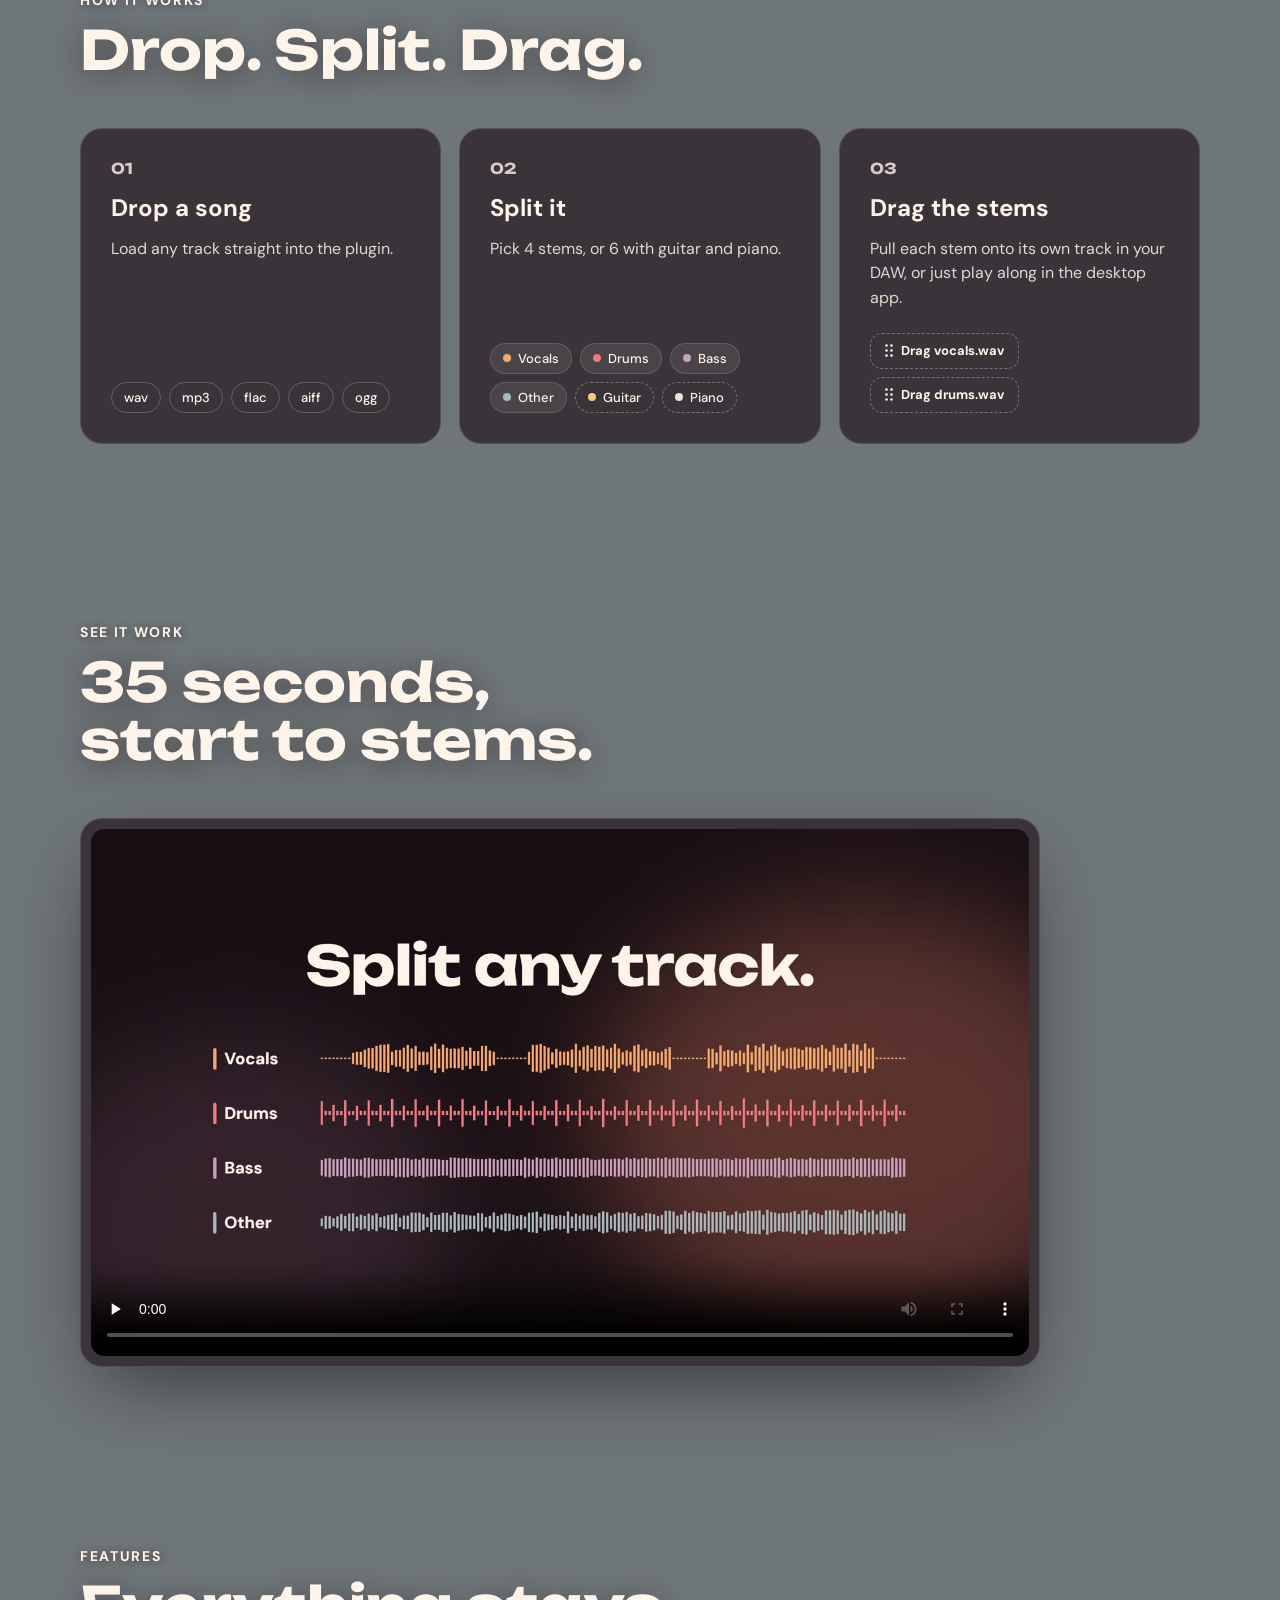
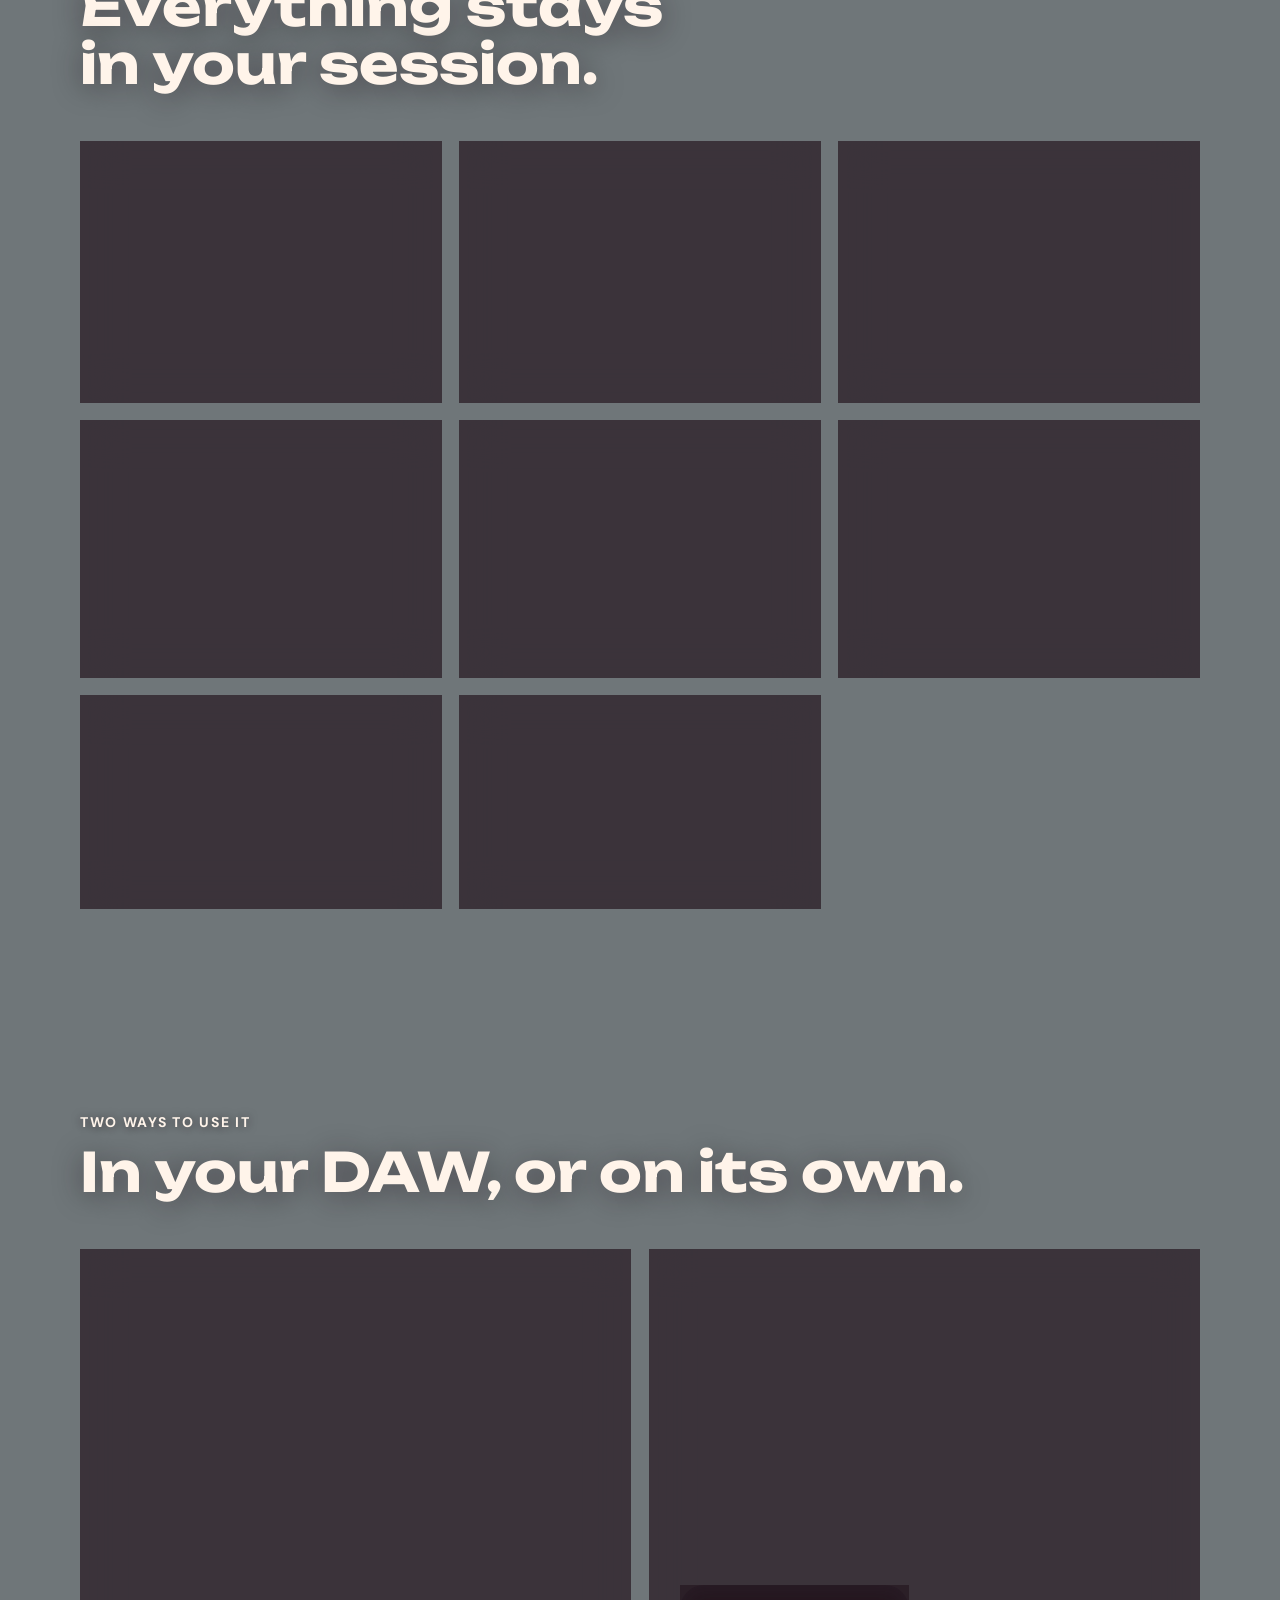
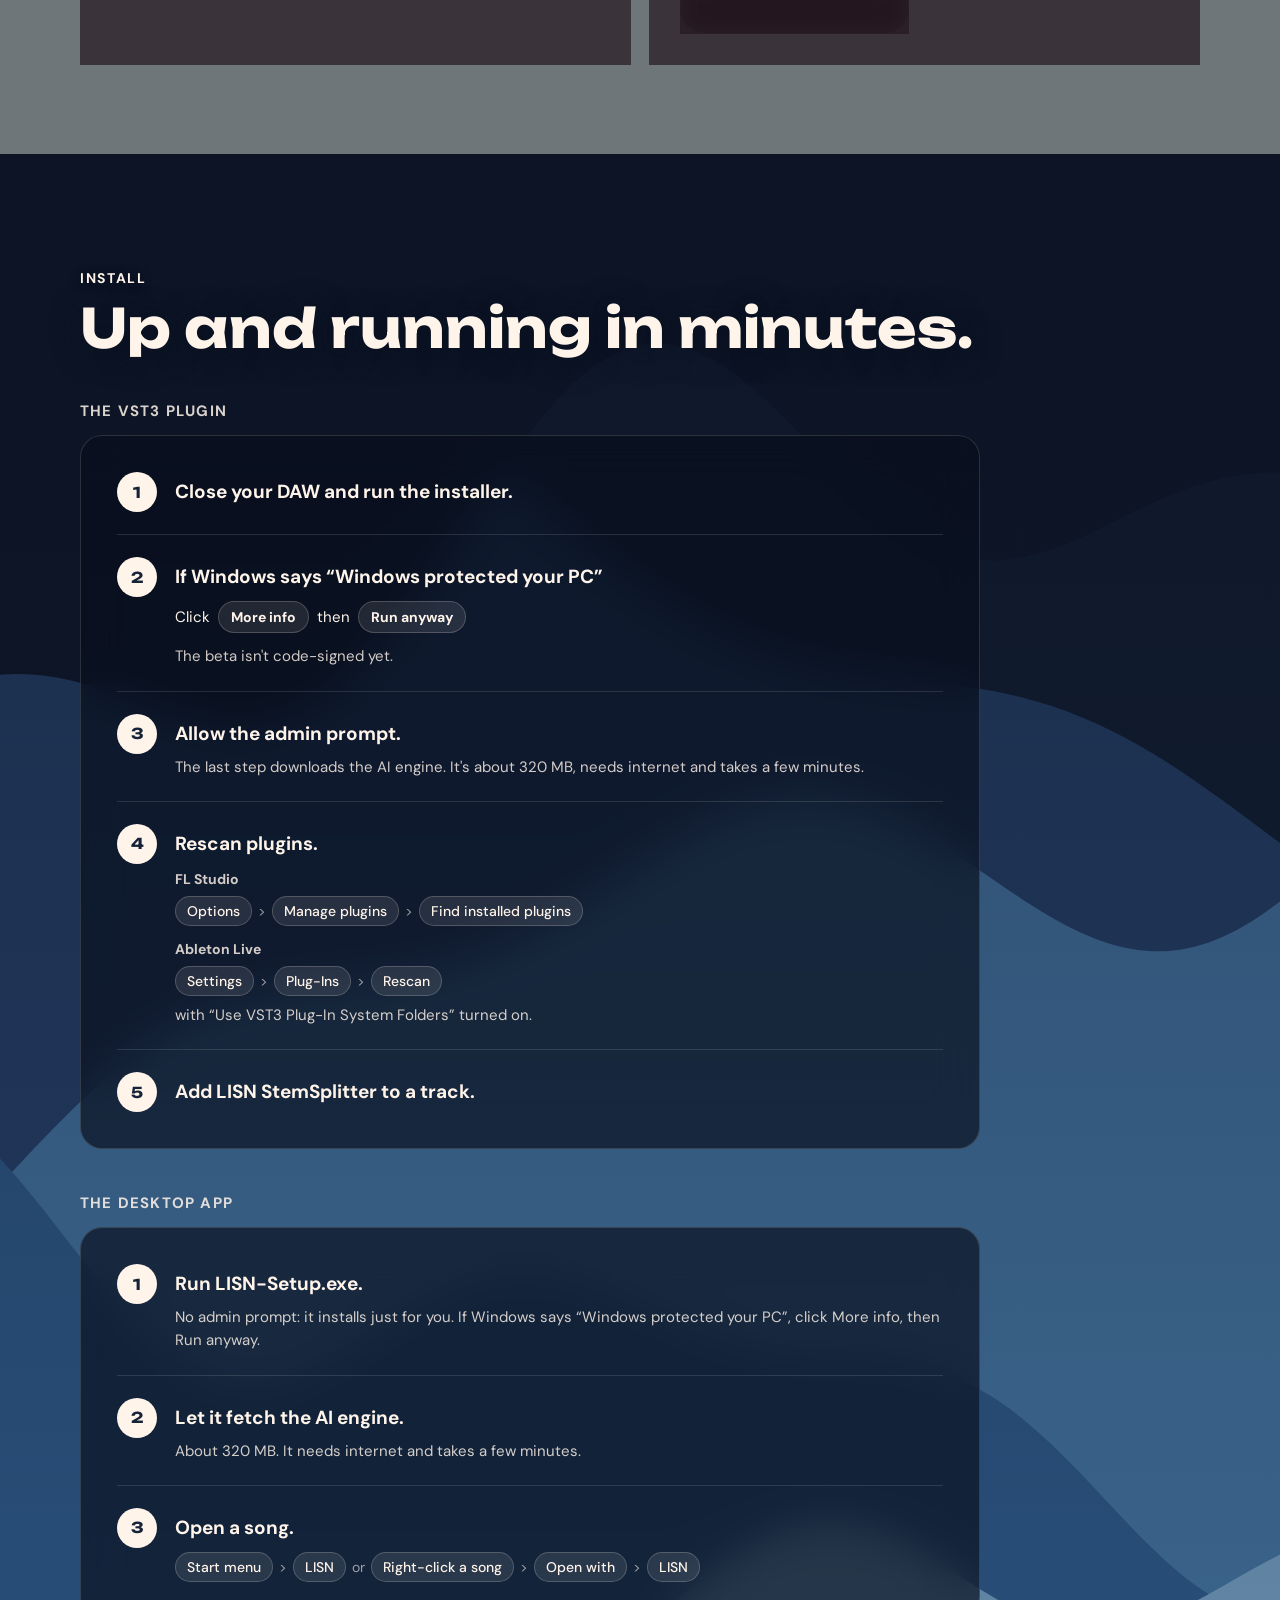
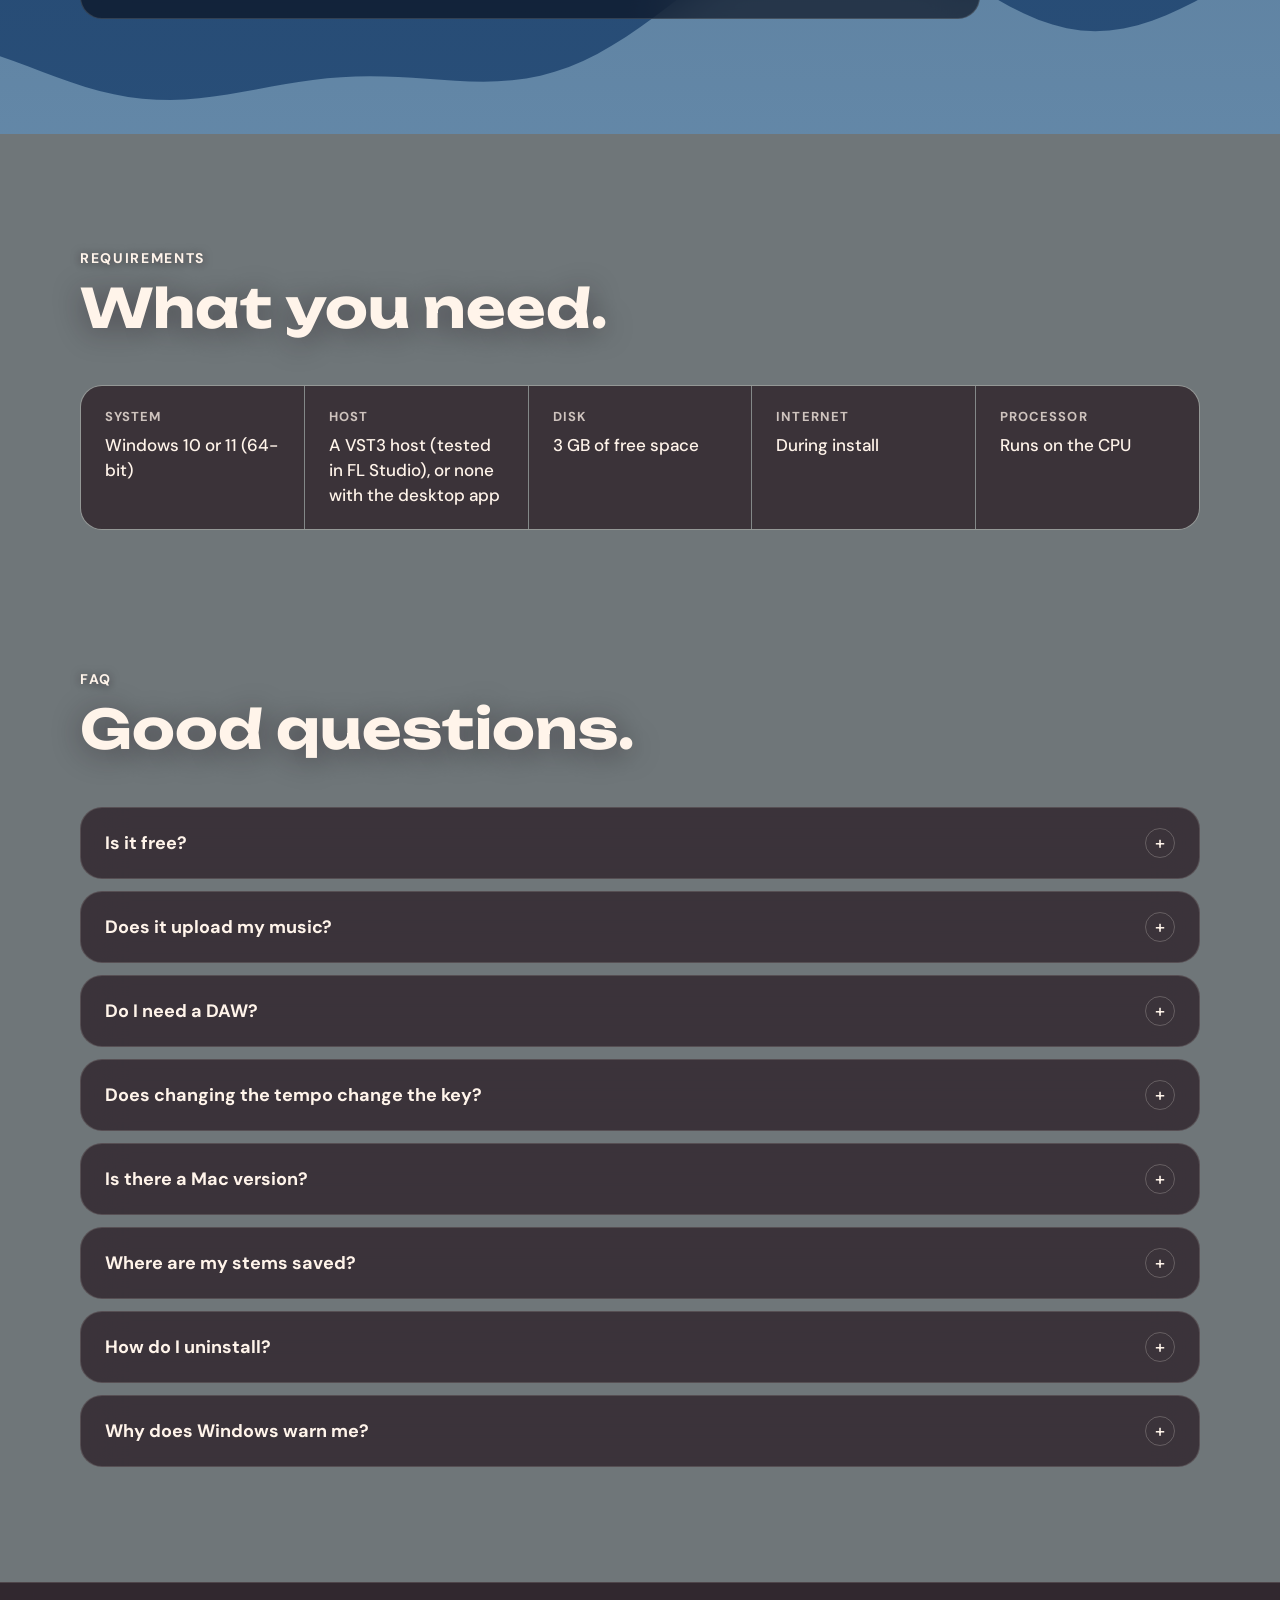
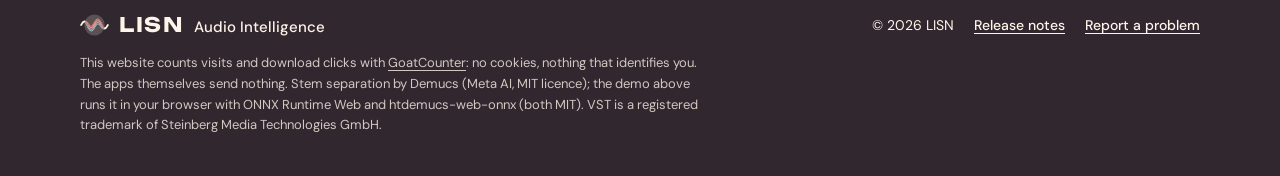
==== commit 83a764e3: "fix: the demo plays on an iPhone in silent mode (Web Audio as media playback) iOS mutes Web Audio wi" ====
--- a/index.html
+++ b/index.html
@@ -592,7 +592,7 @@
   document.addEventListener('keydown', e => { if (e.key === 'Escape') set(false); });
 })();
 </script>
-<script type="module" src="app.js"></script>
+<script type="module" src="app.js?v=2"></script>
 <!-- Visit and download-click counts, no cookies: https://lisn.goatcounter.com -->
 <script data-goatcounter="https://lisn.goatcounter.com/count" async src="//gc.zgo.at/count.js"></script>
 </body>
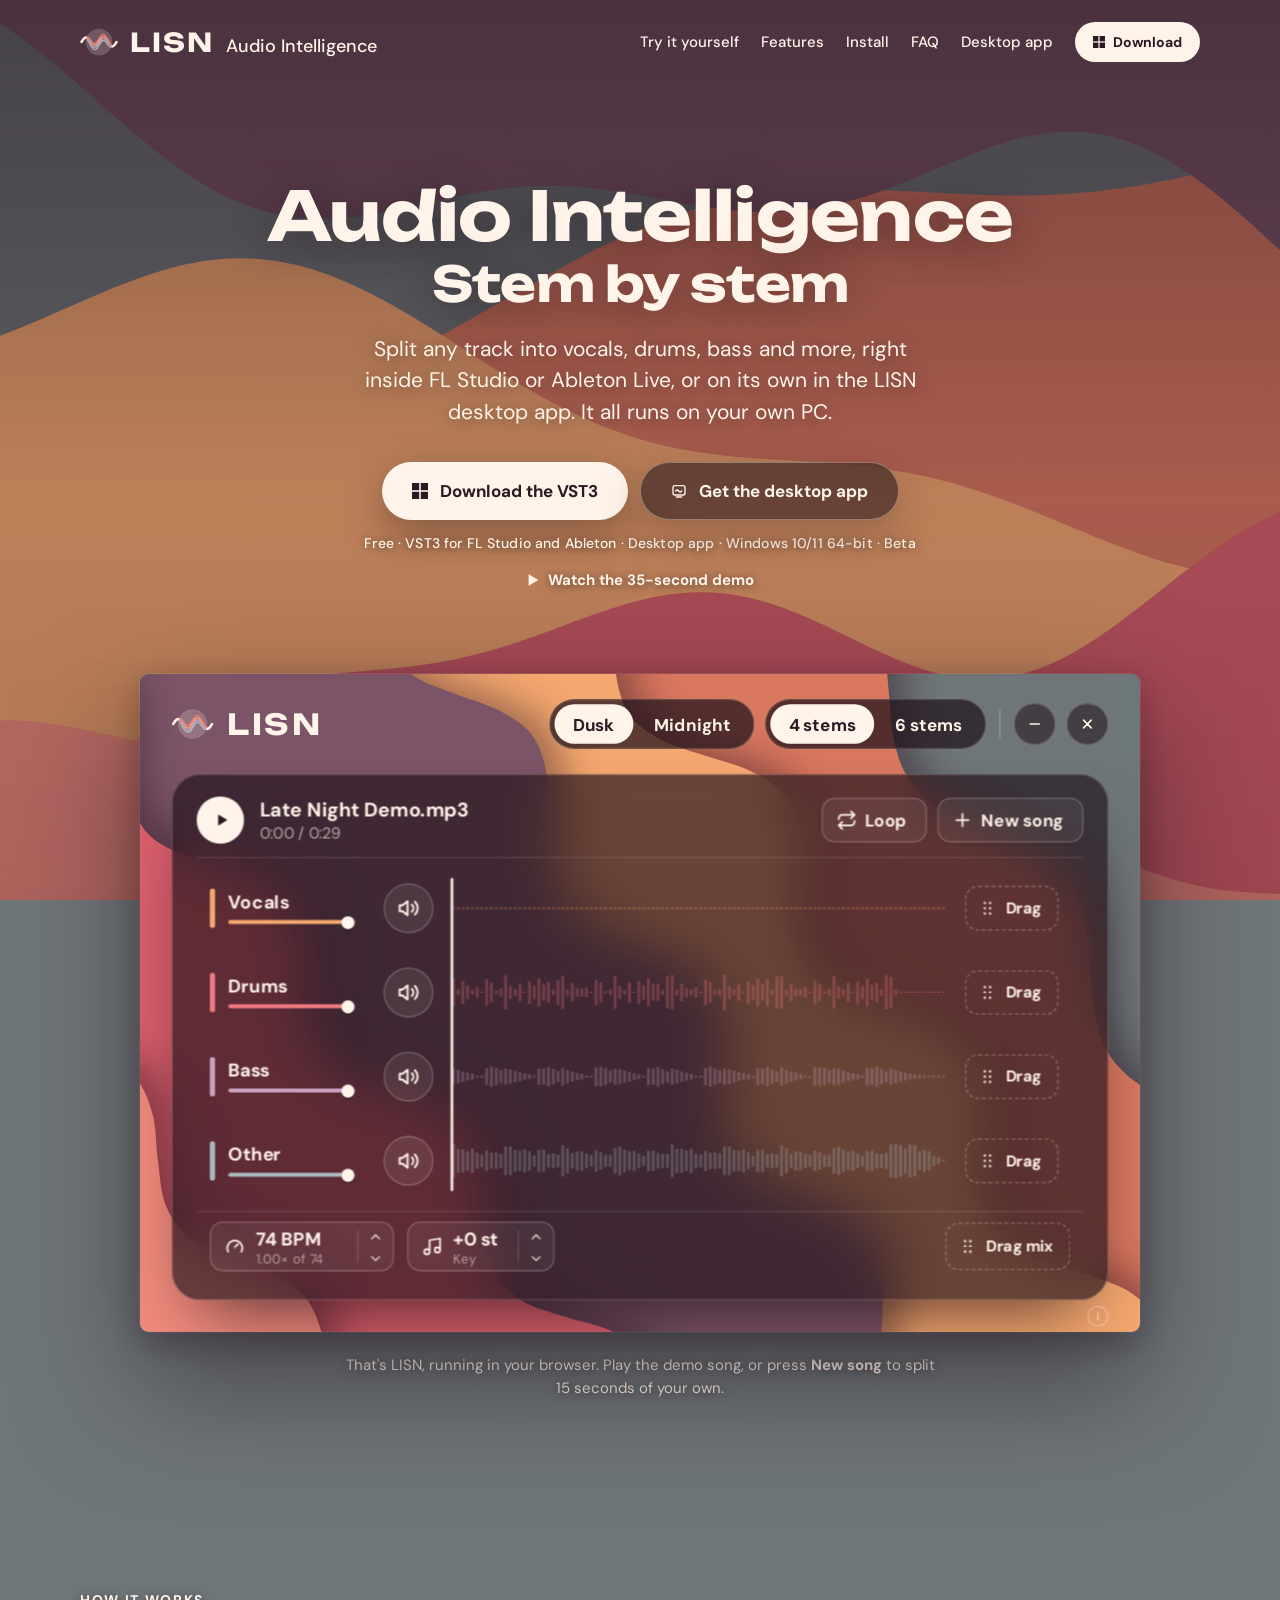
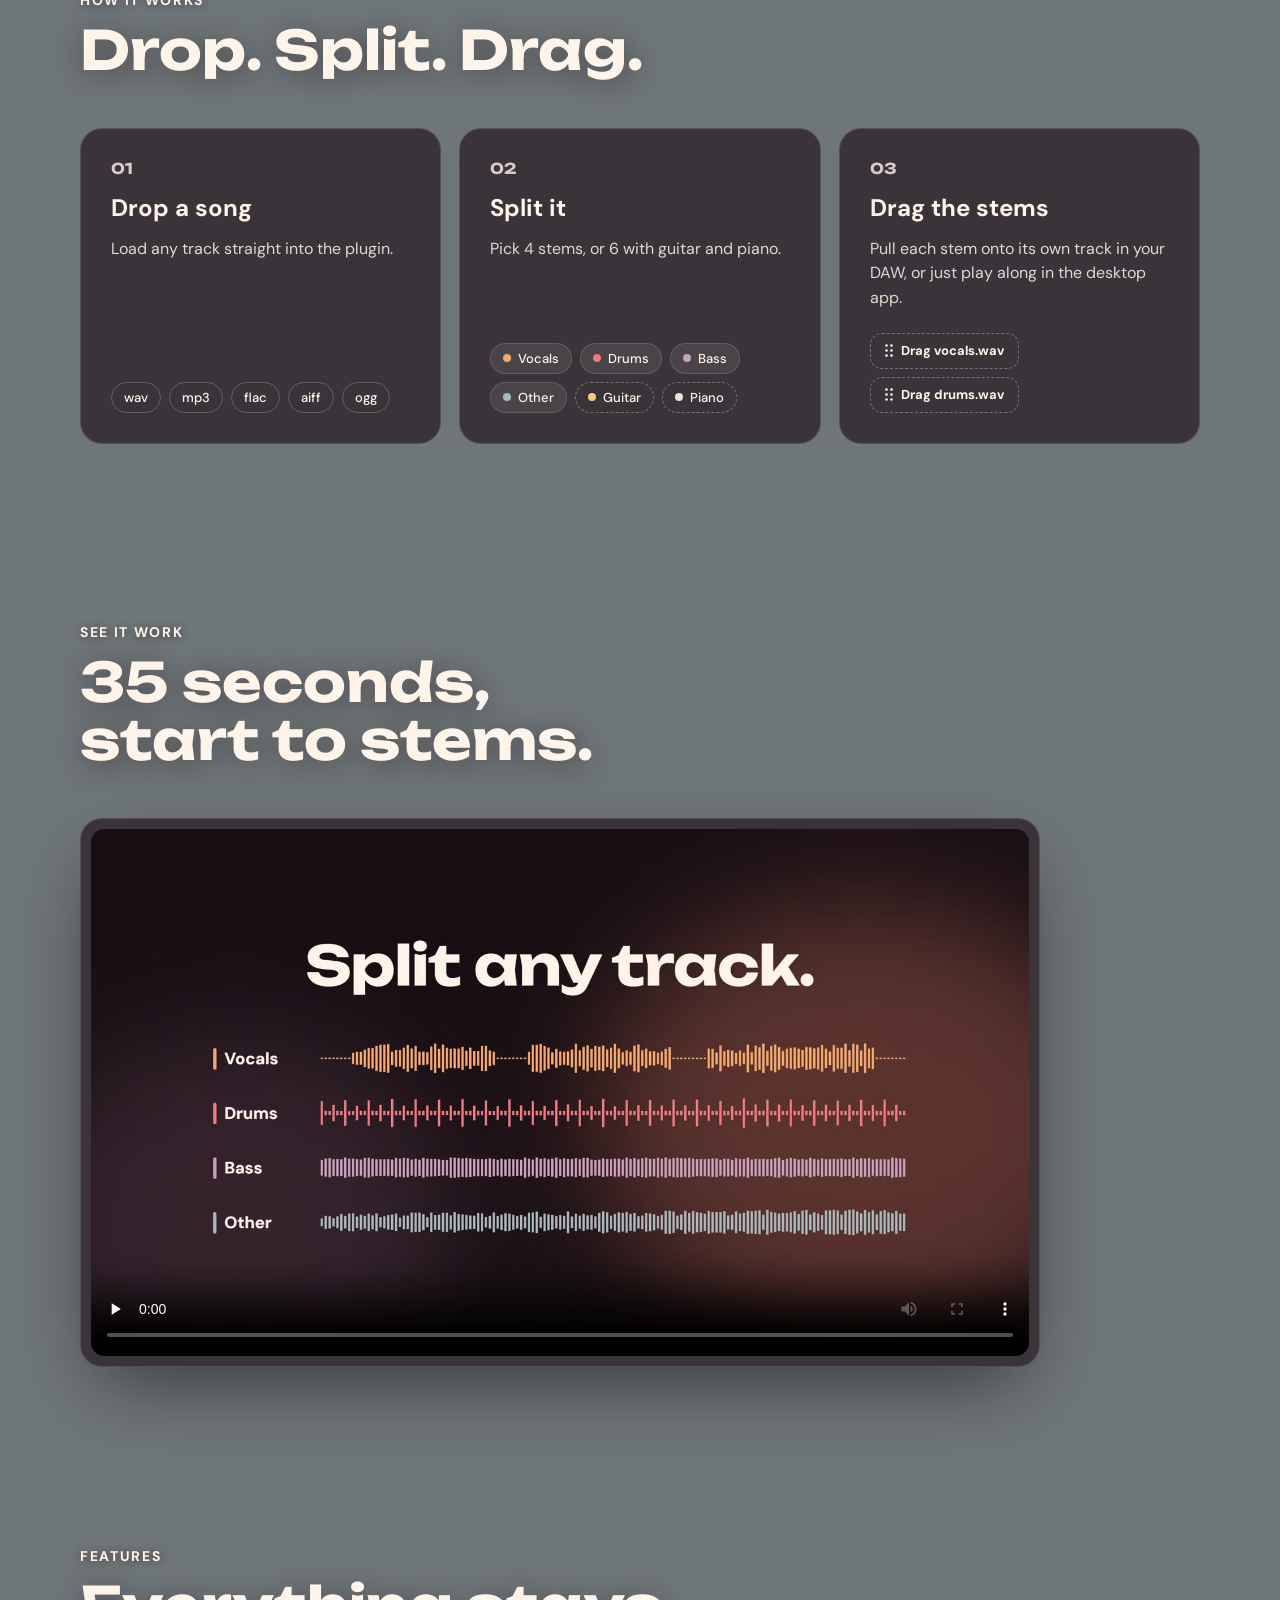
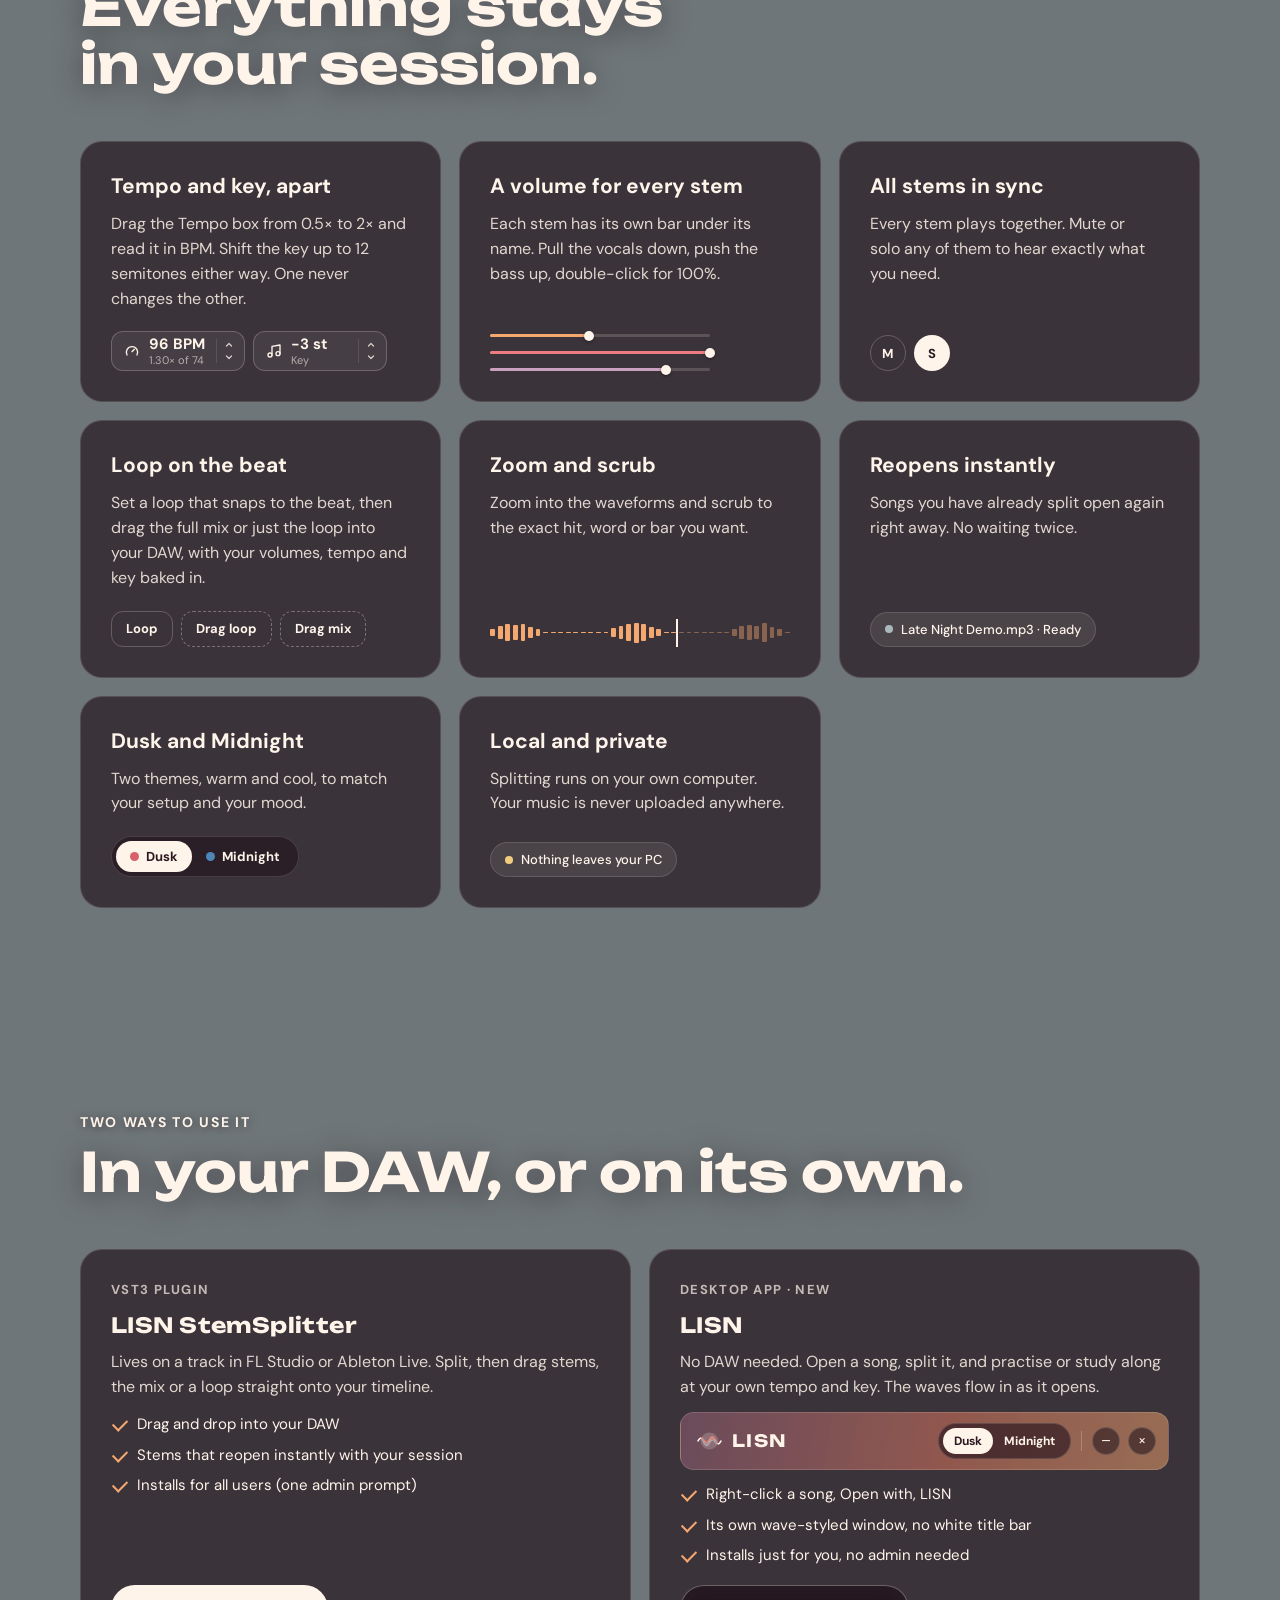
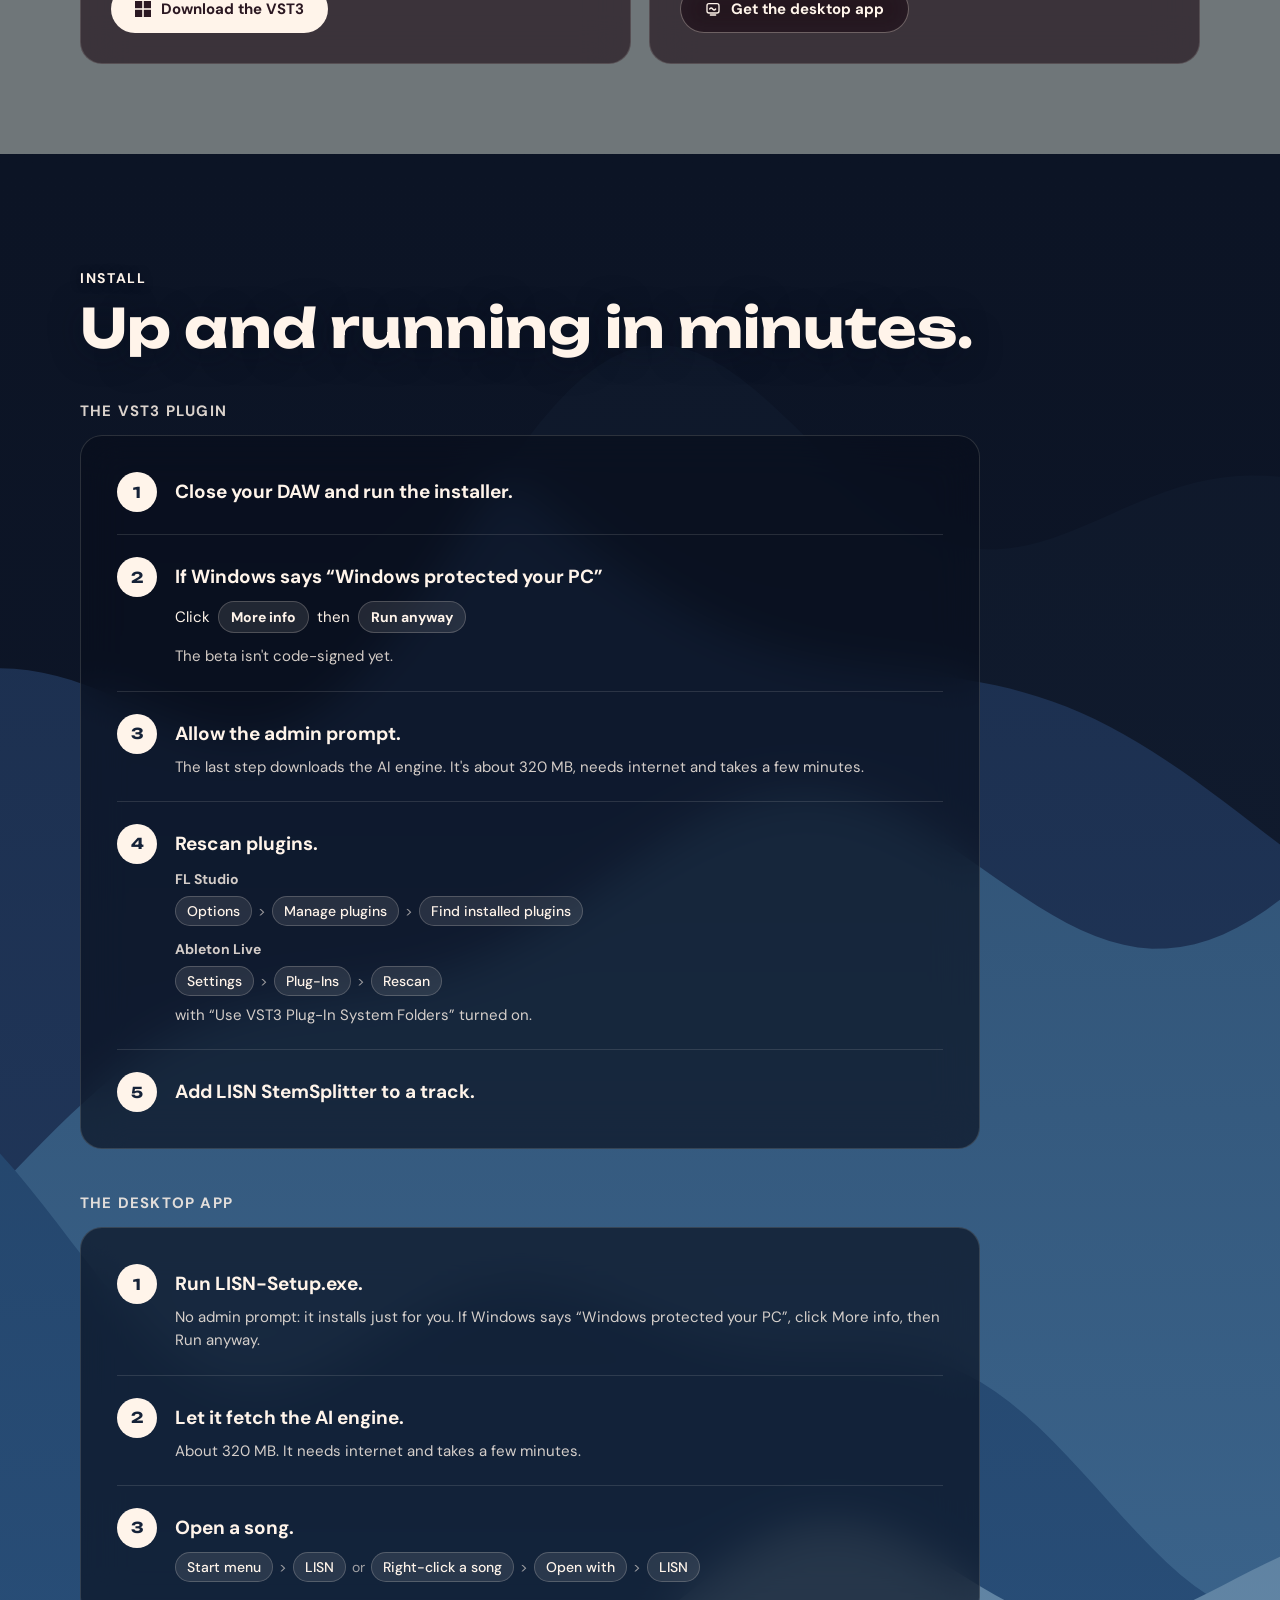
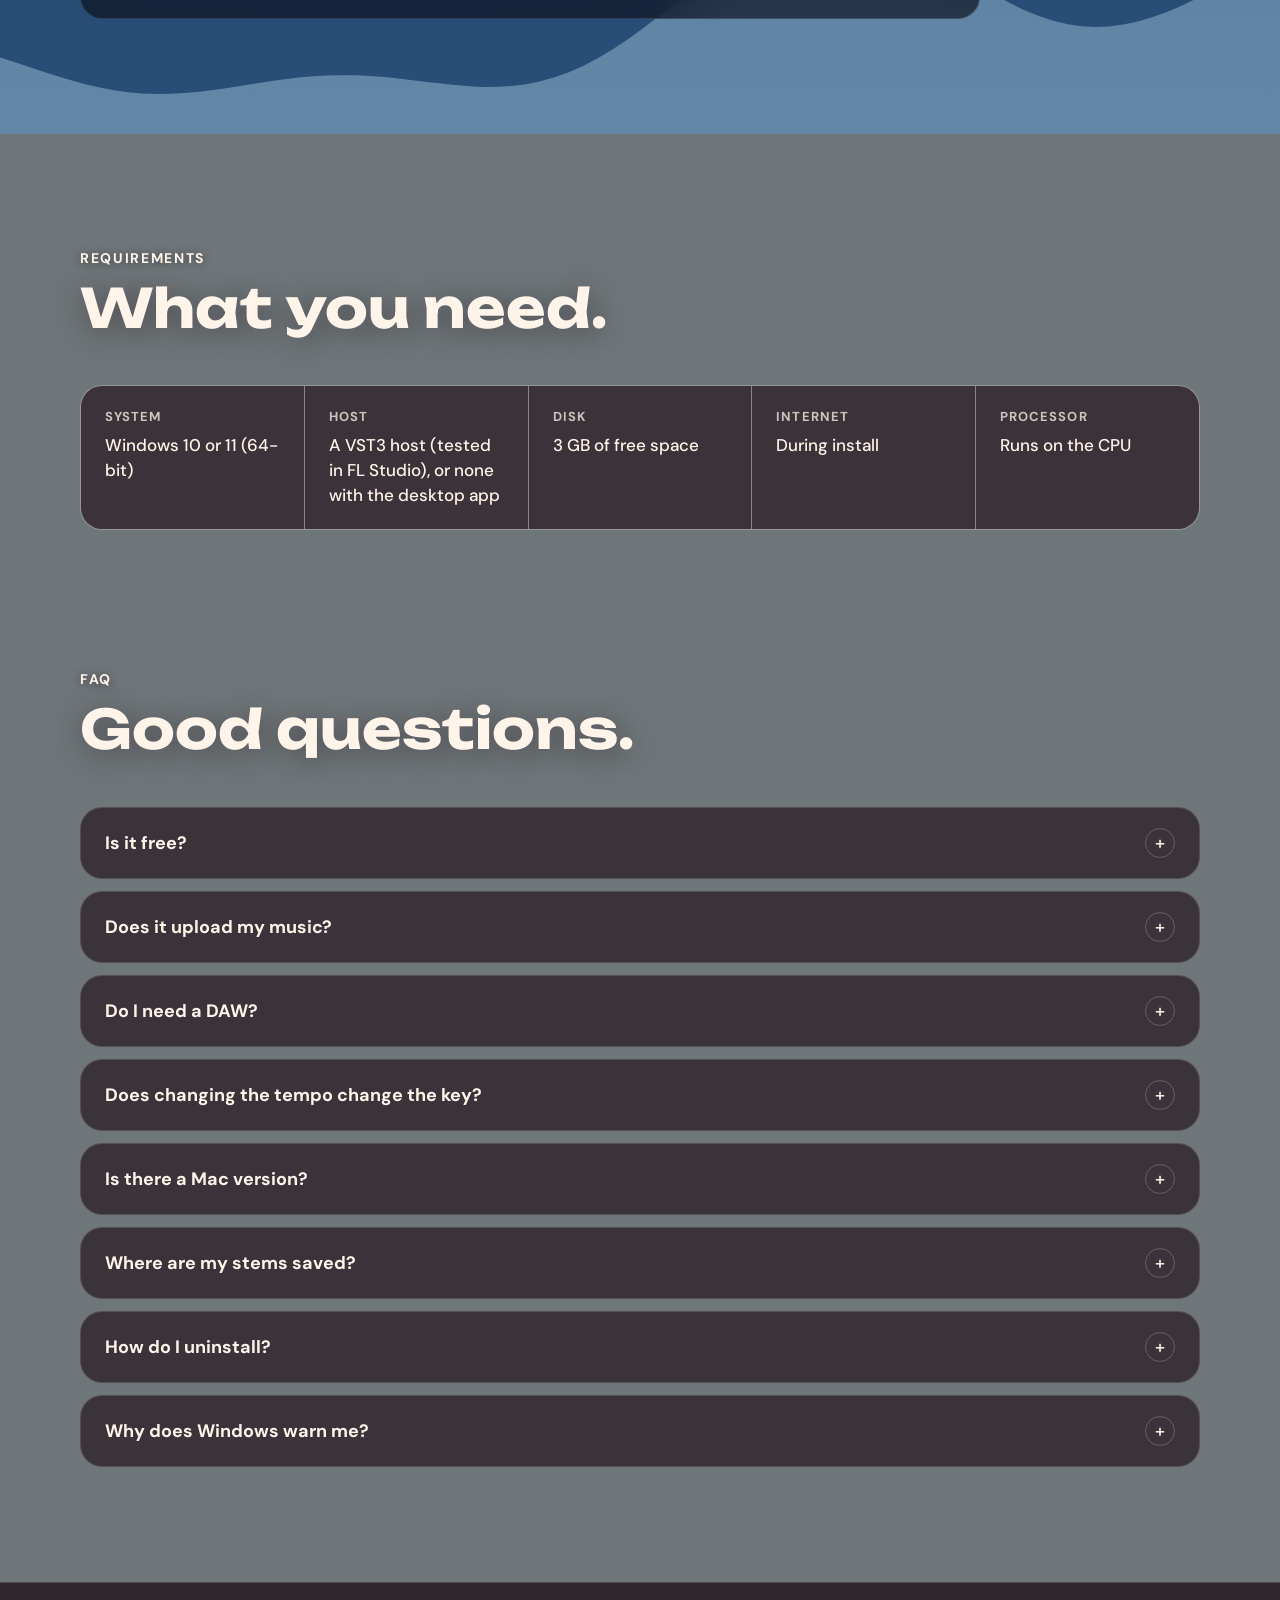
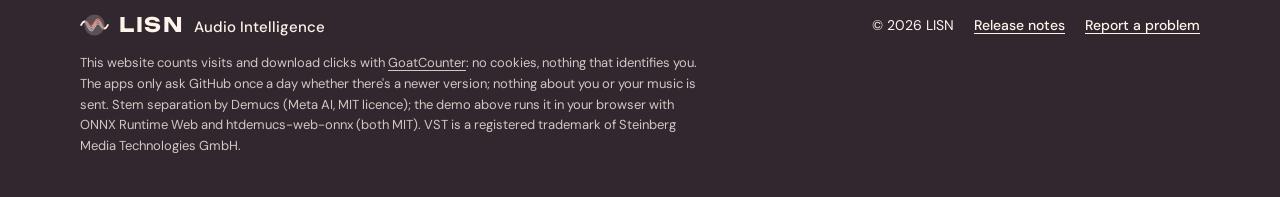
==== commit 8a3cd89a: "feat: the footer says the apps ask GitHub once a day for a newer version (ships with LISN 0.2.5's up" ====
--- a/index.html
+++ b/index.html
@@ -506,7 +506,7 @@
           <a href="https://github.com/EdiKrasniqi11/lisn-vst/issues">Report a problem</a>
         </div>
       </div>
-      <p class="credits">This website counts visits and download clicks with <a href="https://www.goatcounter.com">GoatCounter</a>: no cookies, nothing that identifies you. The apps themselves send nothing. Stem separation by Demucs (Meta AI, MIT licence); the demo above runs it in your browser with ONNX Runtime Web and htdemucs-web-onnx (both MIT). VST is a registered trademark of Steinberg Media Technologies GmbH.</p>
+      <p class="credits">This website counts visits and download clicks with <a href="https://www.goatcounter.com">GoatCounter</a>: no cookies, nothing that identifies you. The apps only ask GitHub once a day whether there's a newer version; nothing about you or your music is sent. Stem separation by Demucs (Meta AI, MIT licence); the demo above runs it in your browser with ONNX Runtime Web and htdemucs-web-onnx (both MIT). VST is a registered trademark of Steinberg Media Technologies GmbH.</p>
     </div>
   </footer>
 </div>
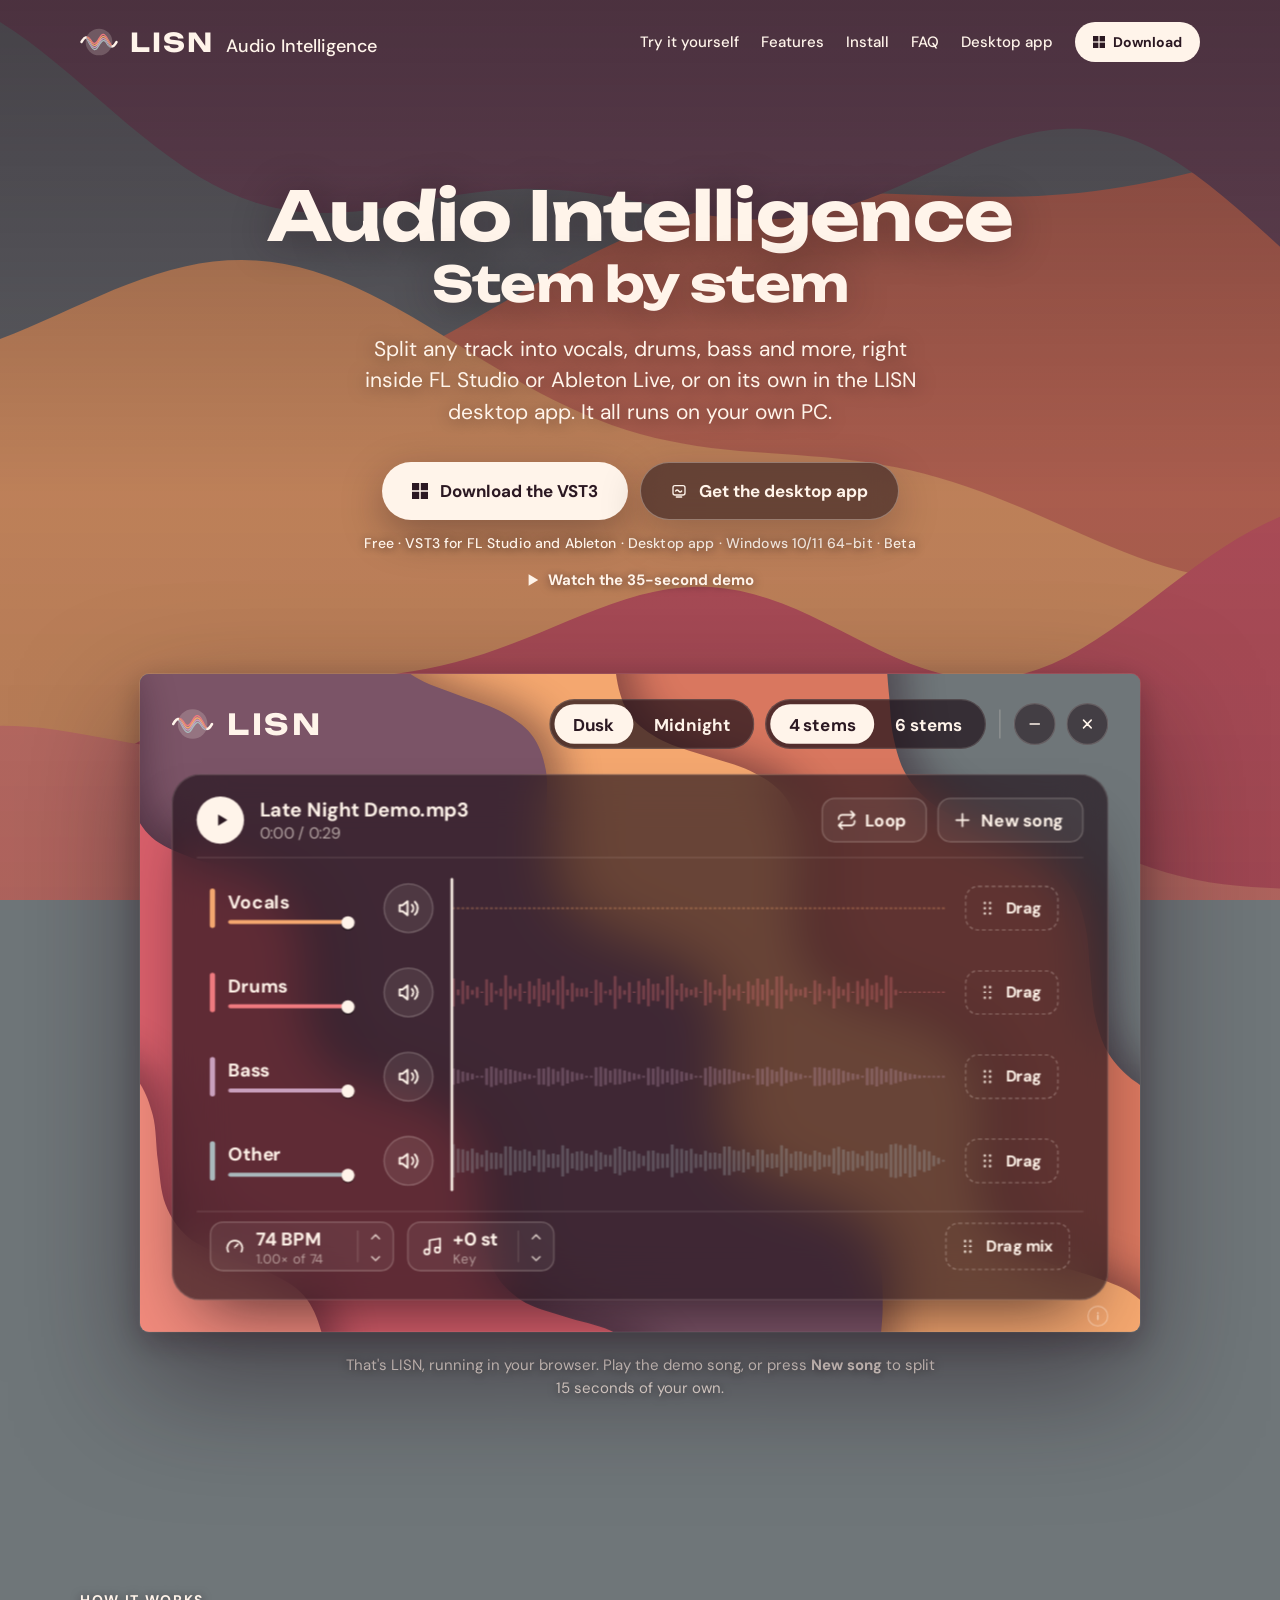
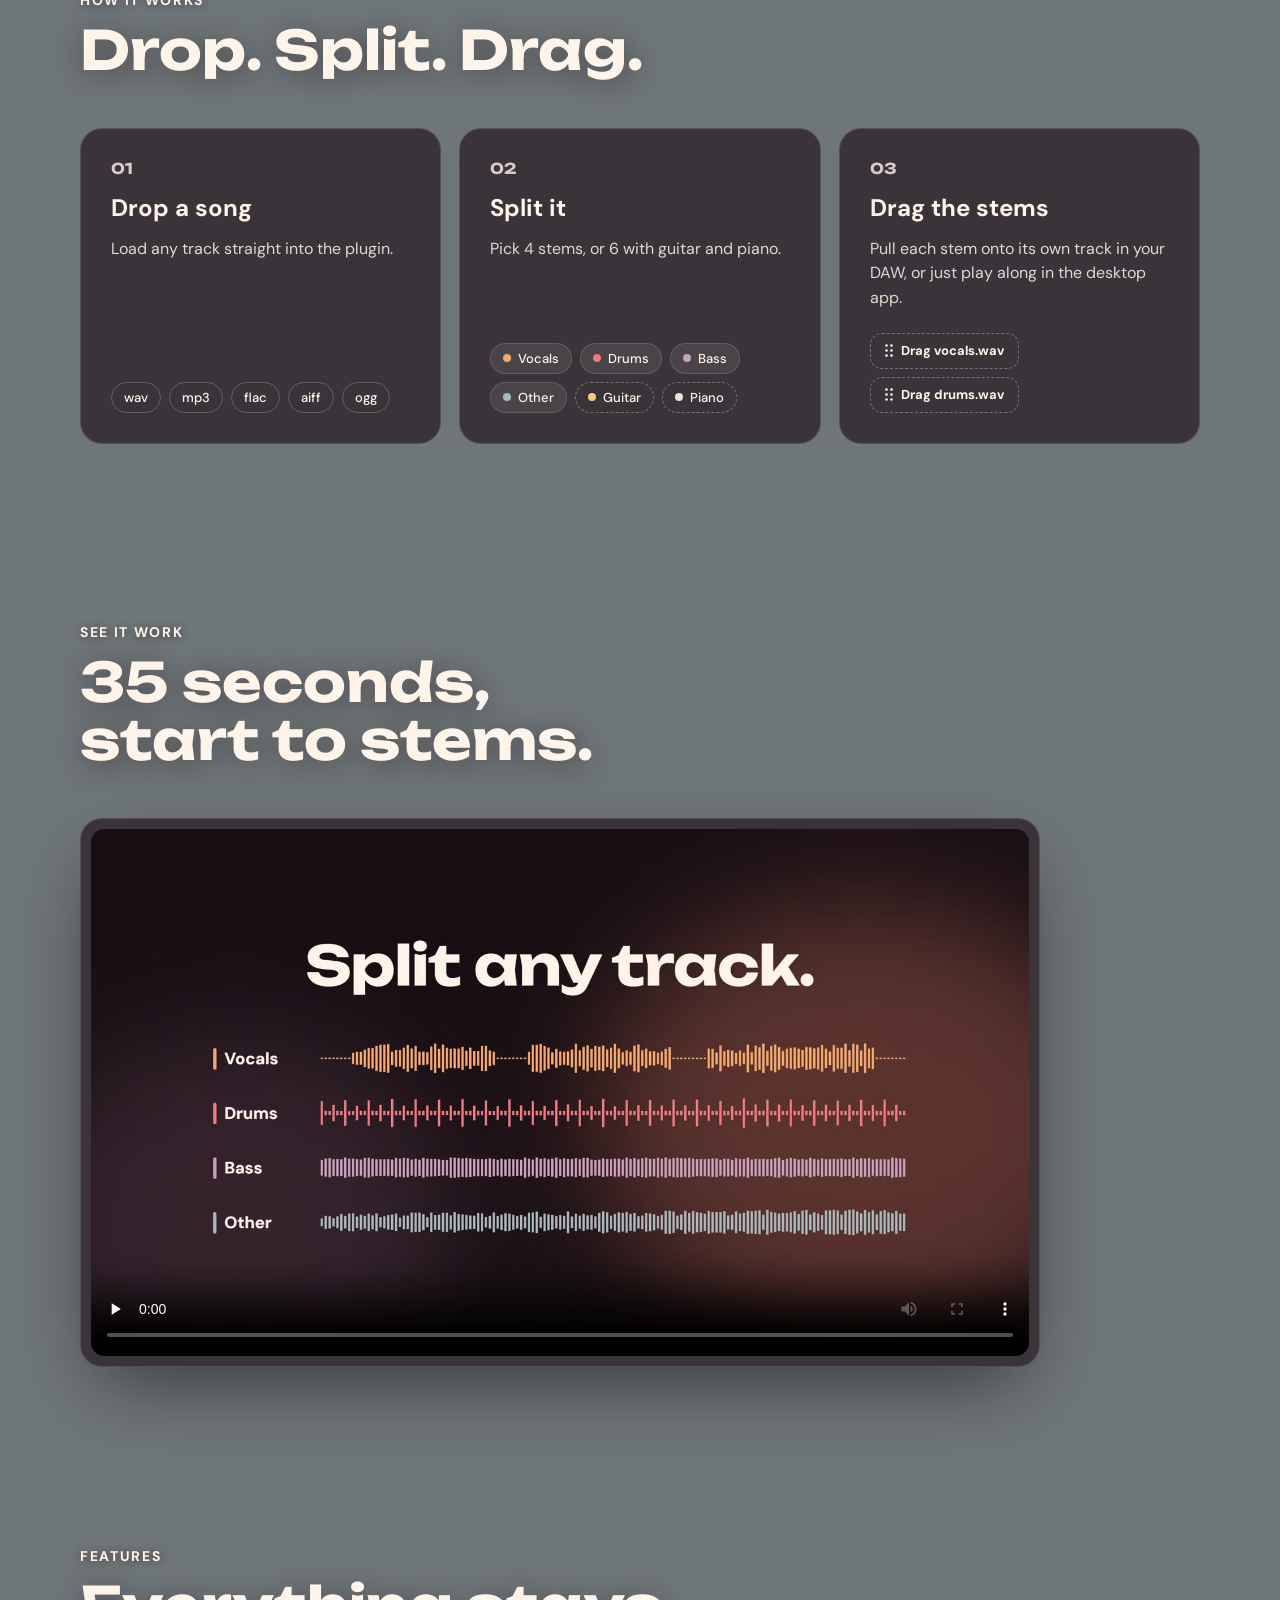
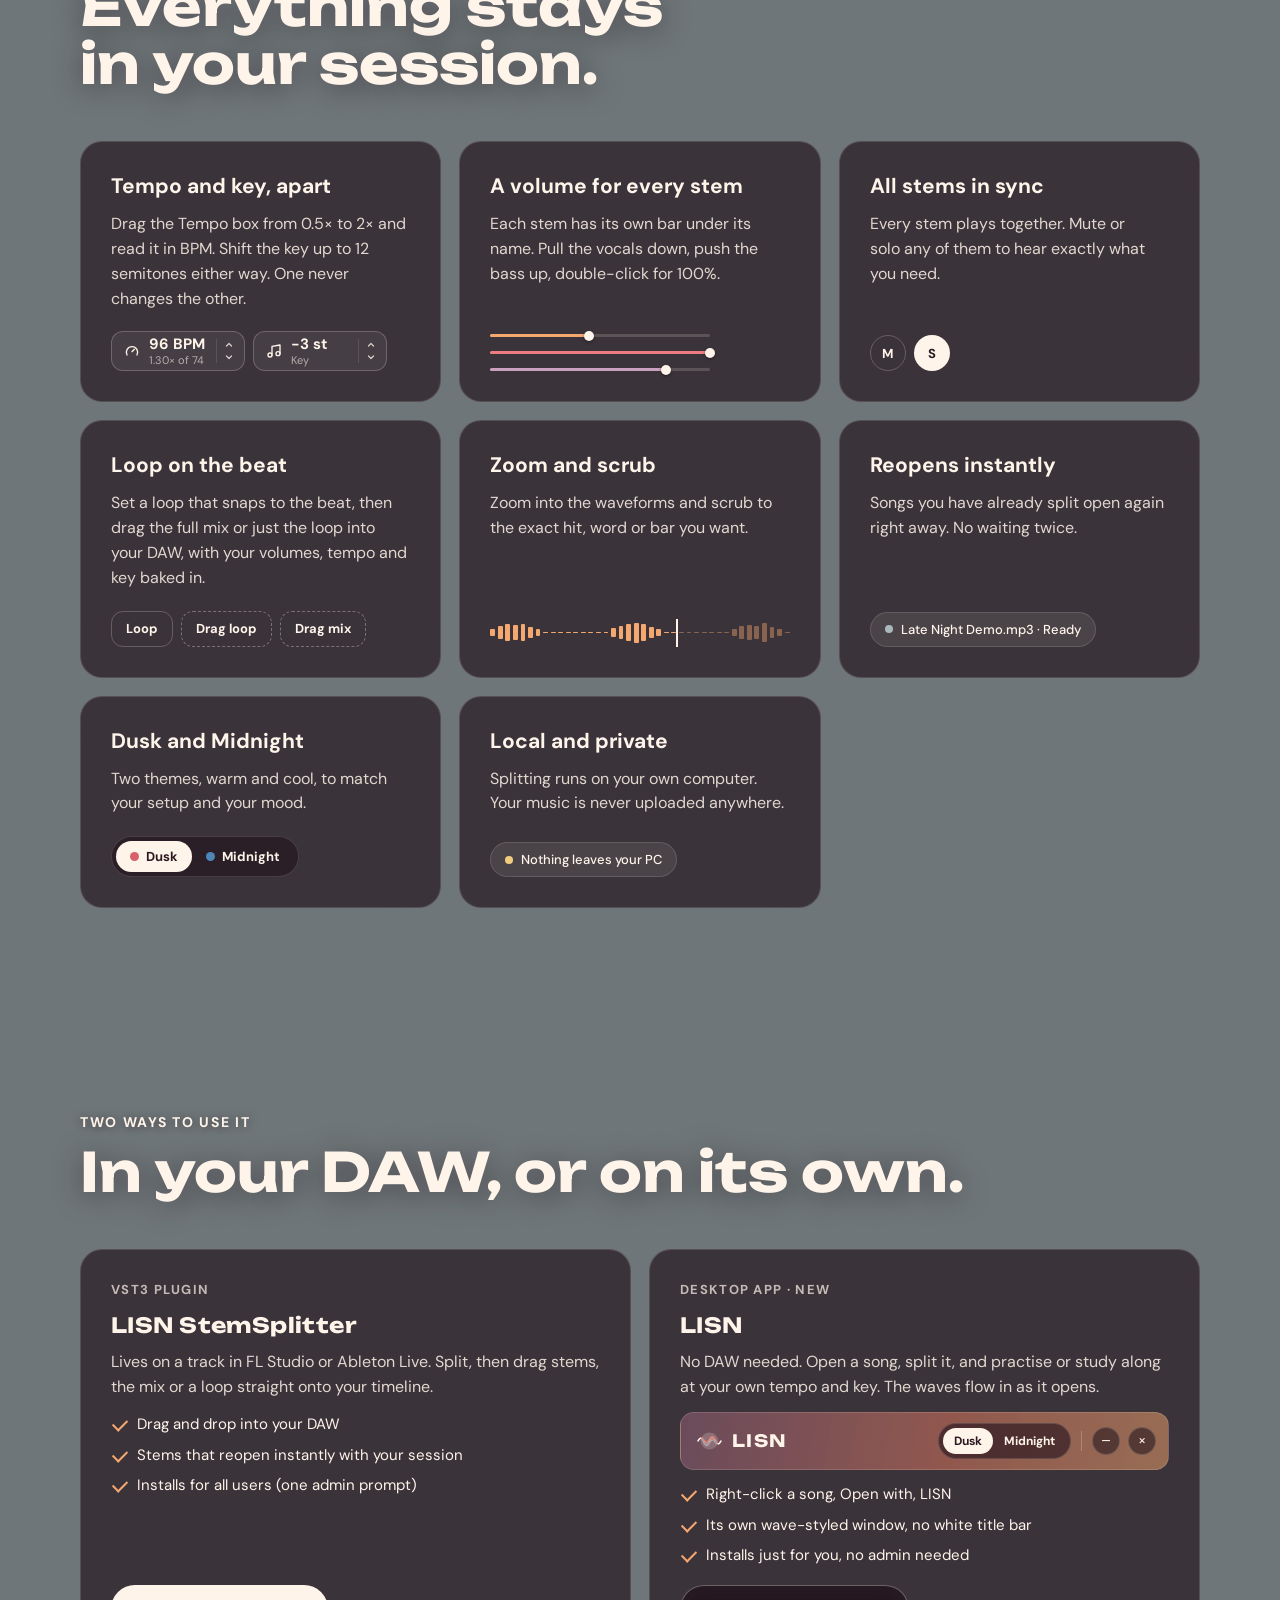
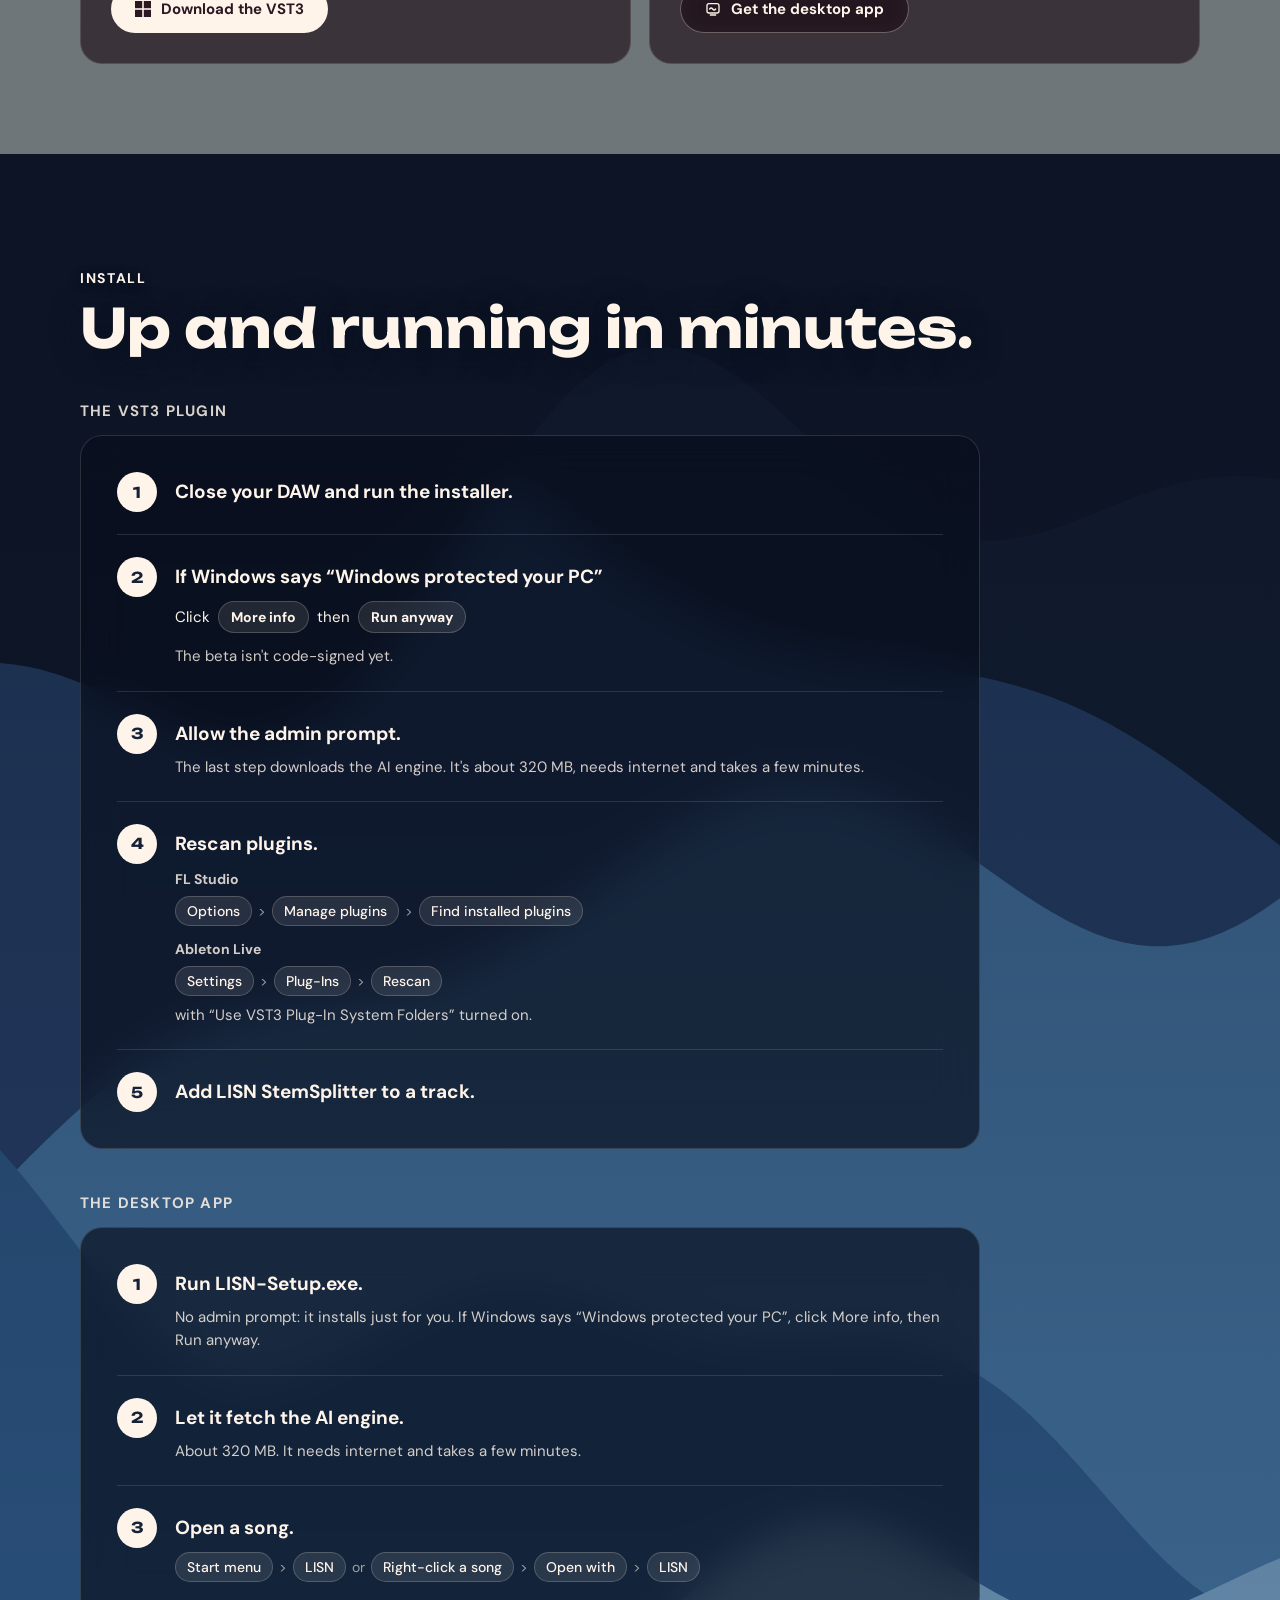
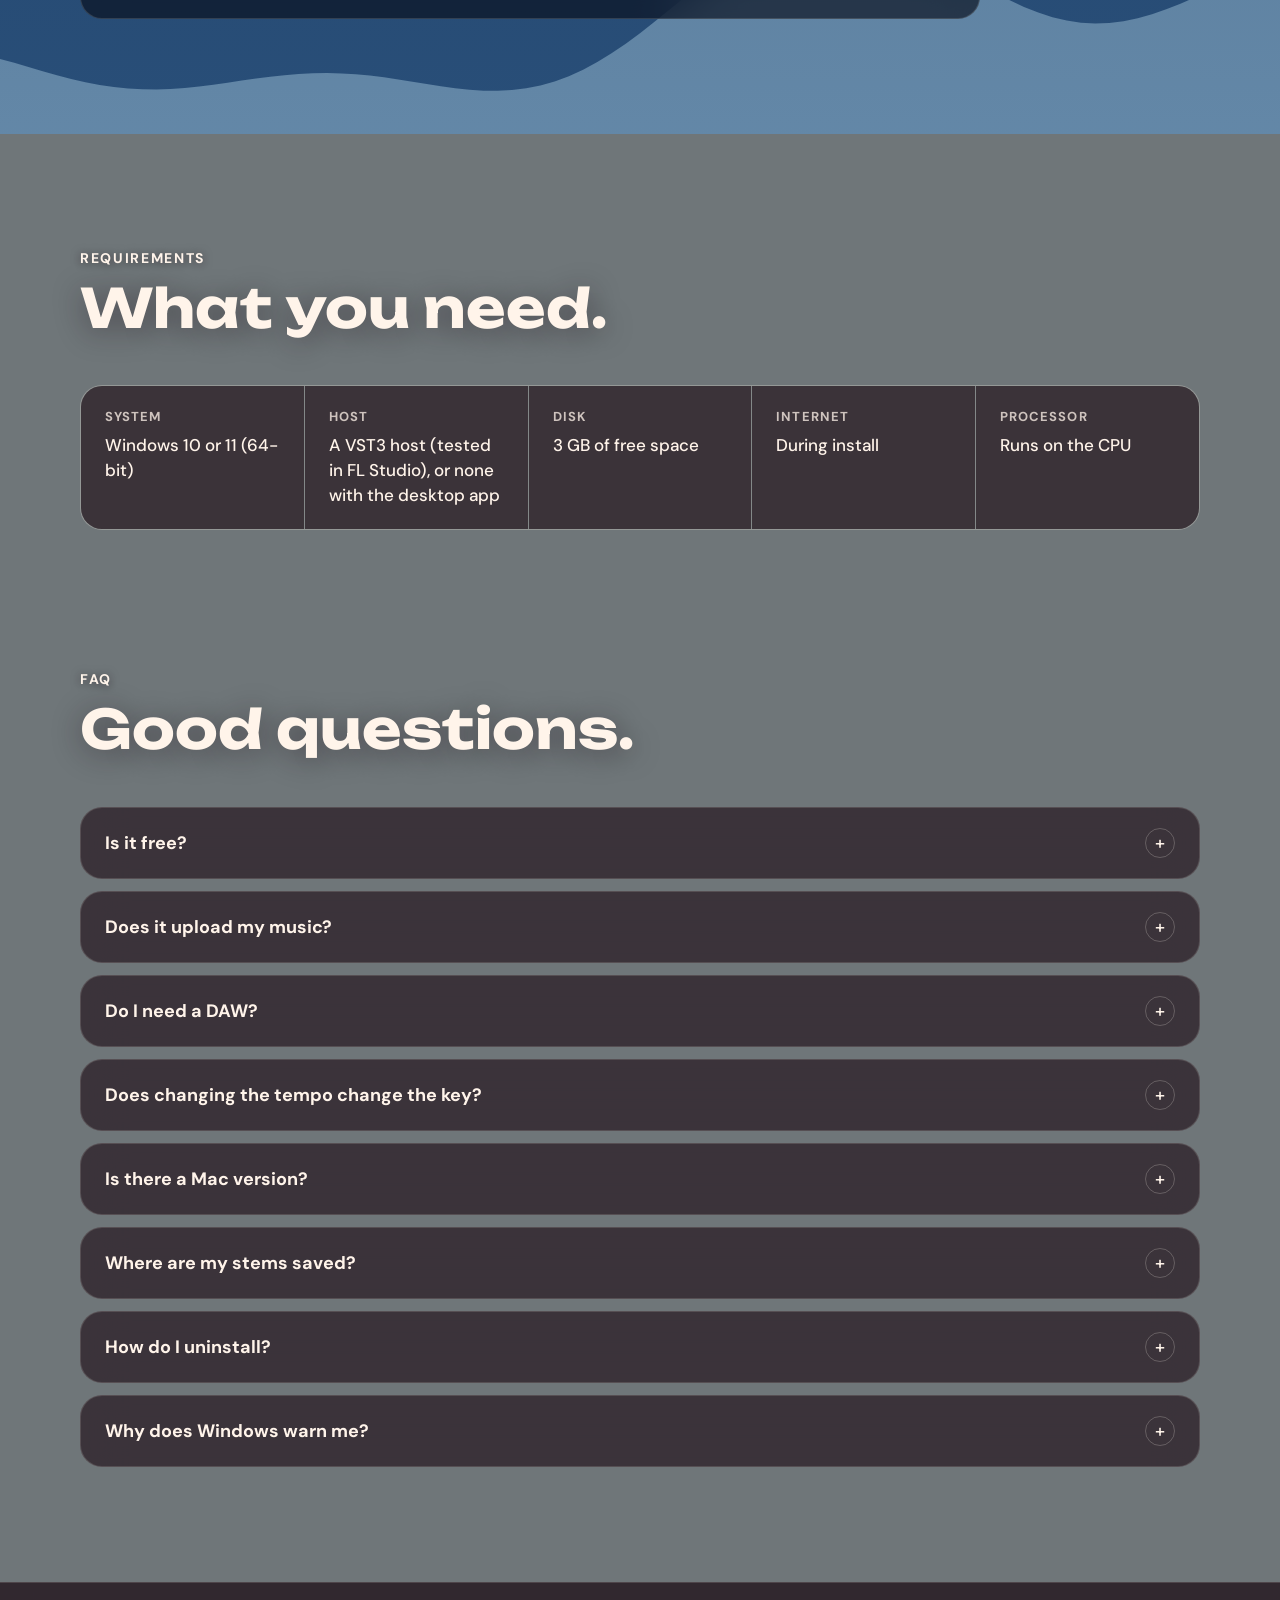
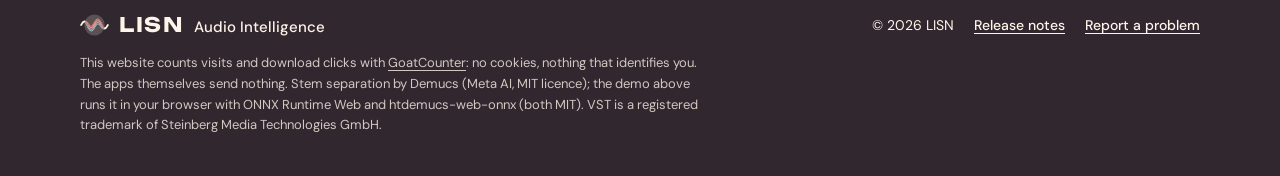
==== commit b96ea45b: "feat: an optional newsletter dialog after a visitor's first download After a browser's first click o" ====
--- a/index.html
+++ b/index.html
@@ -10,7 +10,7 @@
 <link rel="icon" href="assets/favicon.ico" sizes="48x48">
 <link rel="icon" href="assets/favicon.svg" type="image/svg+xml">
 <link rel="apple-touch-icon" href="assets/apple-touch-icon.png">
-<link rel="stylesheet" href="styles.css?v=3">
+<link rel="stylesheet" href="styles.css?v=4">
 <meta property="og:type" content="website">
 <meta property="og:site_name" content="LISN">
 <meta property="og:title" content="LISN StemSplitter">
@@ -506,7 +506,7 @@
           <a href="https://github.com/EdiKrasniqi11/lisn-vst/issues">Report a problem</a>
         </div>
       </div>
-      <p class="credits">This website counts visits and download clicks with <a href="https://www.goatcounter.com">GoatCounter</a>: no cookies, nothing that identifies you. The apps only ask GitHub once a day whether there's a newer version; nothing about you or your music is sent. Stem separation by Demucs (Meta AI, MIT licence); the demo above runs it in your browser with ONNX Runtime Web and htdemucs-web-onnx (both MIT). VST is a registered trademark of Steinberg Media Technologies GmbH.</p>
+      <p class="credits">This website counts visits and download clicks with <a href="https://www.goatcounter.com">GoatCounter</a>: no cookies, nothing that identifies you. The apps themselves send nothing. Stem separation by Demucs (Meta AI, MIT licence); the demo above runs it in your browser with ONNX Runtime Web and htdemucs-web-onnx (both MIT). VST is a registered trademark of Steinberg Media Technologies GmbH.</p>
     </div>
   </footer>
 </div>
@@ -592,6 +592,56 @@
   document.addEventListener('keydown', e => { if (e.key === 'Escape') set(false); });
 })();
 </script>
+<dialog class="news" aria-labelledby="news-title">
+  <form class="news-ask">
+    <p class="news-started"><span class="news-tick" aria-hidden="true"><svg width="12" height="12" viewBox="0 0 24 24" fill="none" stroke="#F4A76F" stroke-width="3" stroke-linecap="round" stroke-linejoin="round"><path d="M5 12.5 10 17.5 19 7"/></svg></span>Your download has started</p>
+    <h2 id="news-title">Want to hear about new plugins?</h2>
+    <p>I'm working on more free tools for producers. Leave your email and I'll send a short note when something new is out. It's completely optional: LISN works exactly the same without it.</p>
+    <label for="news-email">Email</label>
+    <input id="news-email" name="email_address" type="email" autocomplete="email" placeholder="you@example.com" required>
+    <p class="news-error" role="alert" hidden>That didn't go through. Check the address, or try again in a moment.</p>
+    <div class="news-buttons"><button class="btn btn-md" type="submit" data-goatcounter-click="newsletter-subscribe" data-goatcounter-title="Newsletter: Keep me posted">Keep me posted</button><button class="news-no" type="button" data-goatcounter-click="newsletter-no" data-goatcounter-title="Newsletter: No thanks">No thanks</button></div>
+    <p class="news-small">A few emails a year at most, unsubscribe in one click. Your address is kept by Kit, our newsletter service, and never shared.</p>
+  </form>
+  <div class="news-done" hidden>
+    <span class="news-mail" aria-hidden="true"><svg width="22" height="22" viewBox="0 0 24 24" fill="none" stroke="#F4A76F" stroke-width="2" stroke-linecap="round" stroke-linejoin="round"><rect x="3" y="5" width="18" height="14" rx="2"/><path d="m3 7 9 6 9-6"/></svg></span>
+    <h2>Almost done: check your inbox</h2>
+    <p>Click the link in the email from LISN to confirm, so nobody can sign you up by mistake. Enjoy the plugin!</p>
+    <button class="btn btn-md news-close" type="button">Close</button>
+  </div>
+</dialog>
+<script>
+// The optional newsletter (the newsletter-prompt mockup, A): after a browser's first download click, while the download
+// runs, a dialog asks for an email. It goes to Kit's form, which sends the "confirm your subscription" email.
+(() => {
+  const d = document.querySelector('.news'), ask = d.querySelector('.news-ask'), done = d.querySelector('.news-done');
+  const asked = () => { try { return localStorage.getItem('lisn-news'); } catch { return 'no storage'; } };
+  if (!d.showModal) return;
+  document.addEventListener('click', e => {
+    if (!e.target.closest('a[href*="/releases/latest/download/"]') || asked()) return;
+    try { localStorage.setItem('lisn-news', 'asked'); } catch {}
+    setTimeout(() => d.showModal(), 400);   // the download has started by then
+  });
+  ask.addEventListener('submit', async e => {
+    e.preventDefault();
+    const button = ask.querySelector('[type=submit]'), error = ask.querySelector('.news-error');
+    button.disabled = true;
+    error.hidden = true;
+    try {
+      const r = await fetch('https://app.kit.com/forms/10051148/subscriptions', { method: 'POST', body: new FormData(ask), headers: { Accept: 'application/json' } });
+      if (!r.ok || (await r.json()).status !== 'success') throw new Error(r.status);
+      ask.hidden = true;
+      done.hidden = false;
+    } catch {
+      error.hidden = false;
+    } finally {
+      button.disabled = false;
+    }
+  });
+  for (const b of d.querySelectorAll('.news-no, .news-close')) b.addEventListener('click', () => d.close());
+  d.addEventListener('click', e => { if (e.target === d) d.close(); });   // a click on the dimmed page
+})();
+</script>
 <script type="module" src="app.js?v=2"></script>
 <!-- Visit and download-click counts, no cookies: https://lisn.goatcounter.com -->
 <script data-goatcounter="https://lisn.goatcounter.com/count" async src="//gc.zgo.at/count.js"></script>
--- a/styles.css
+++ b/styles.css
@@ -308,3 +308,23 @@
 .footer-links { display: flex; flex-wrap: wrap; align-items: center; gap: 8px 20px; font-size: 14px; }
 .footer-links a { font-weight: 500; }
 .credits { margin: 0; font-size: 13px; line-height: 1.6; opacity: 0.78; max-width: 70ch; }
+
+/* The optional newsletter dialog after a first download (the newsletter-prompt mockup, A) */
+.news { width: min(480px, calc(100vw - 32px)); box-sizing: border-box; padding: 30px 32px 28px; border-radius: 22px; border: 1px solid rgba(255, 244, 234, 0.14); background: rgba(32, 18, 27, 0.94); color: #FFF4EA; box-shadow: 0 40px 100px rgba(0, 0, 0, 0.45); }
+.news::backdrop { background: rgba(20, 10, 16, 0.55); -webkit-backdrop-filter: blur(3px); backdrop-filter: blur(3px); }
+.news-ask, .news-done { display: flex; flex-direction: column; gap: 14px; }
+.news [hidden] { display: none; }
+.news-started { display: flex; align-items: center; gap: 10px; font-size: 13px !important; font-weight: 700; }
+.news-tick, .news-mail { flex: none; width: 22px; height: 22px; border-radius: 50%; background: rgba(244, 167, 111, 0.2); display: flex; align-items: center; justify-content: center; }
+.news-mail { width: 44px; height: 44px; }
+.news h2 { margin: 2px 0 0; font-family: 'Unbounded', sans-serif; font-size: 24px; line-height: 1.2; }
+.news p { margin: 0; font-size: 15px; line-height: 1.55; color: rgba(255, 244, 234, 0.82); }
+.news label { margin-top: 6px; font-size: 13px; font-weight: 700; }
+.news input { height: 48px; margin-top: -6px; box-sizing: border-box; padding: 0 16px; border-radius: 12px; border: 1px solid rgba(255, 244, 234, 0.24); background: rgba(255, 244, 234, 0.08); color: #FFF4EA; font: 500 16px 'DM Sans', system-ui, sans-serif; }
+.news input::placeholder { color: rgba(255, 244, 234, 0.5); }
+.news-buttons { display: flex; flex-wrap: wrap; align-items: center; gap: 14px; margin-top: 4px; }
+.news .btn { margin-top: 0; border: 0; font-family: inherit; cursor: pointer; }
+.news .btn:disabled { opacity: 0.6; cursor: progress; }
+.news-no { height: 48px; padding: 0 16px; border: 0; background: none; color: rgba(255, 244, 234, 0.85); font: 700 15px 'DM Sans', system-ui, sans-serif; cursor: pointer; }
+.news .news-small { font-size: 12px; line-height: 1.5; color: rgba(255, 244, 234, 0.6); }
+.news .news-error { font-size: 14px; color: #F4A76F; }
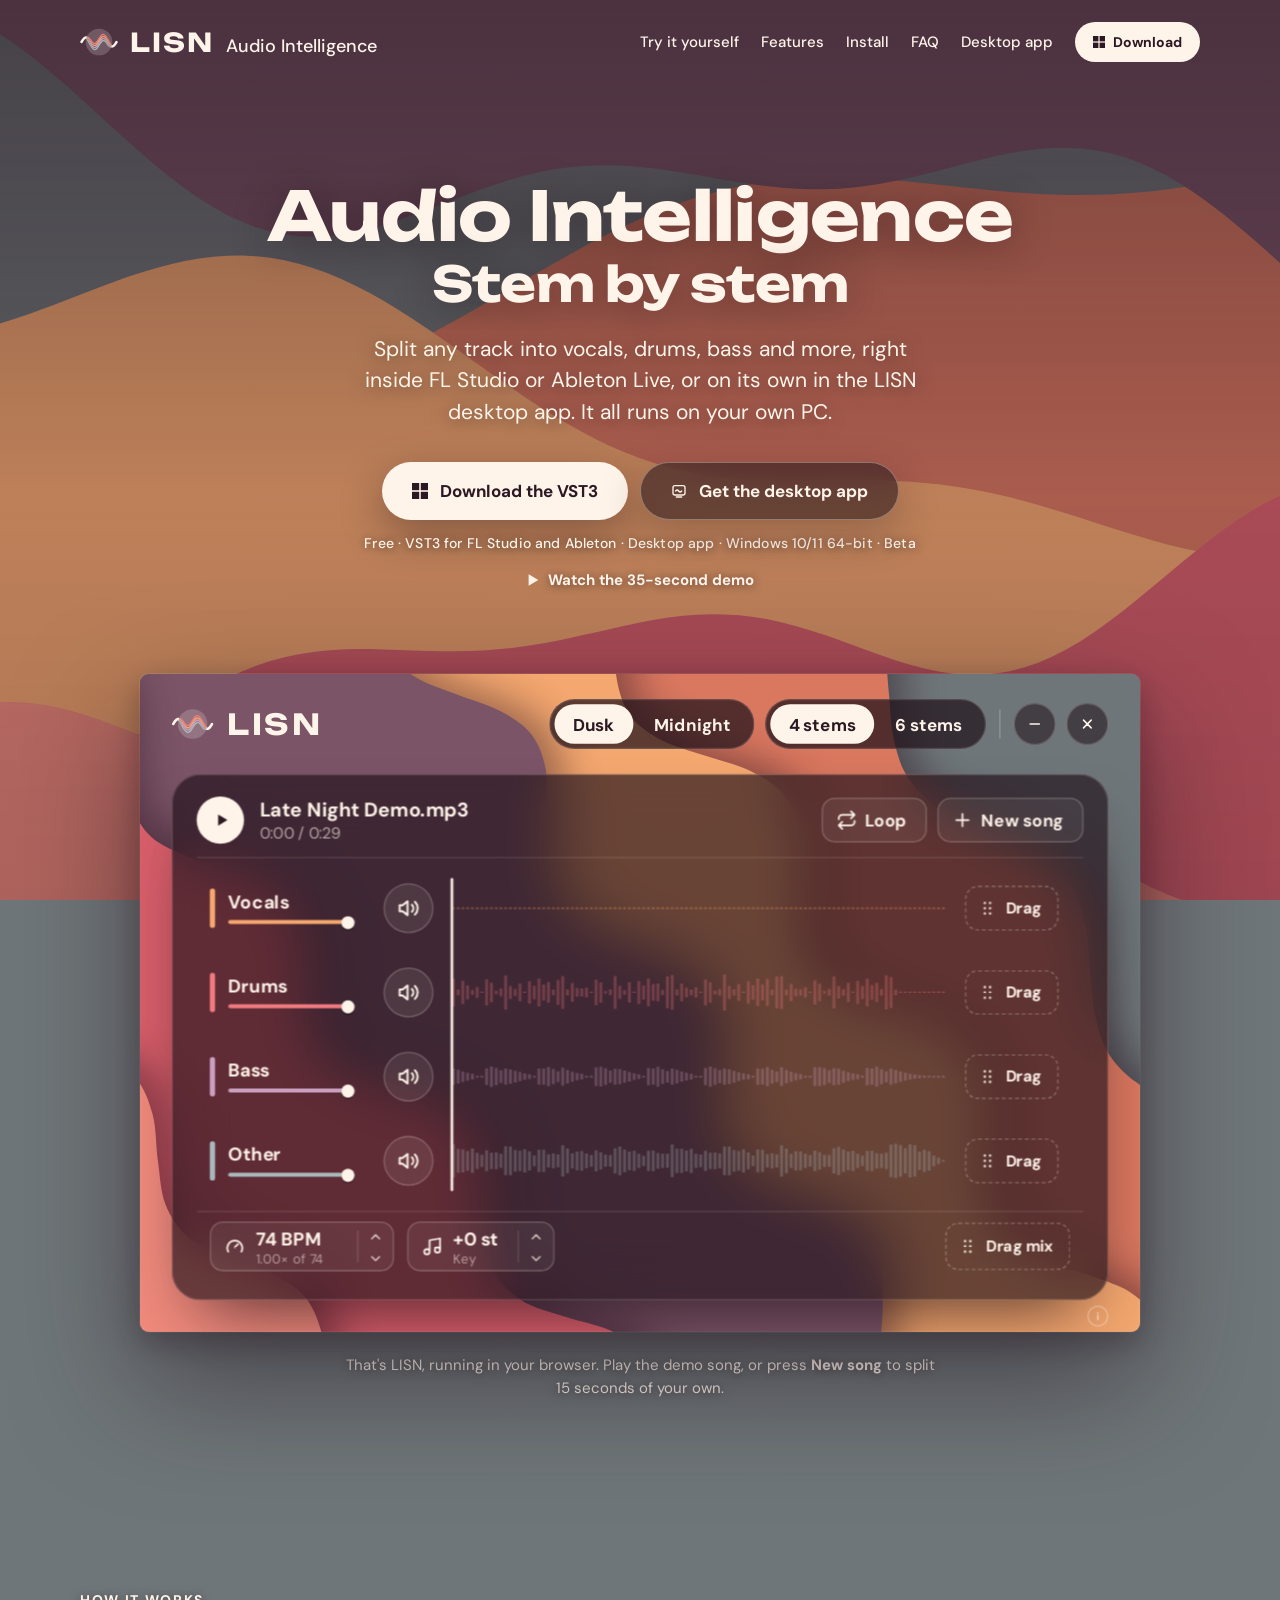
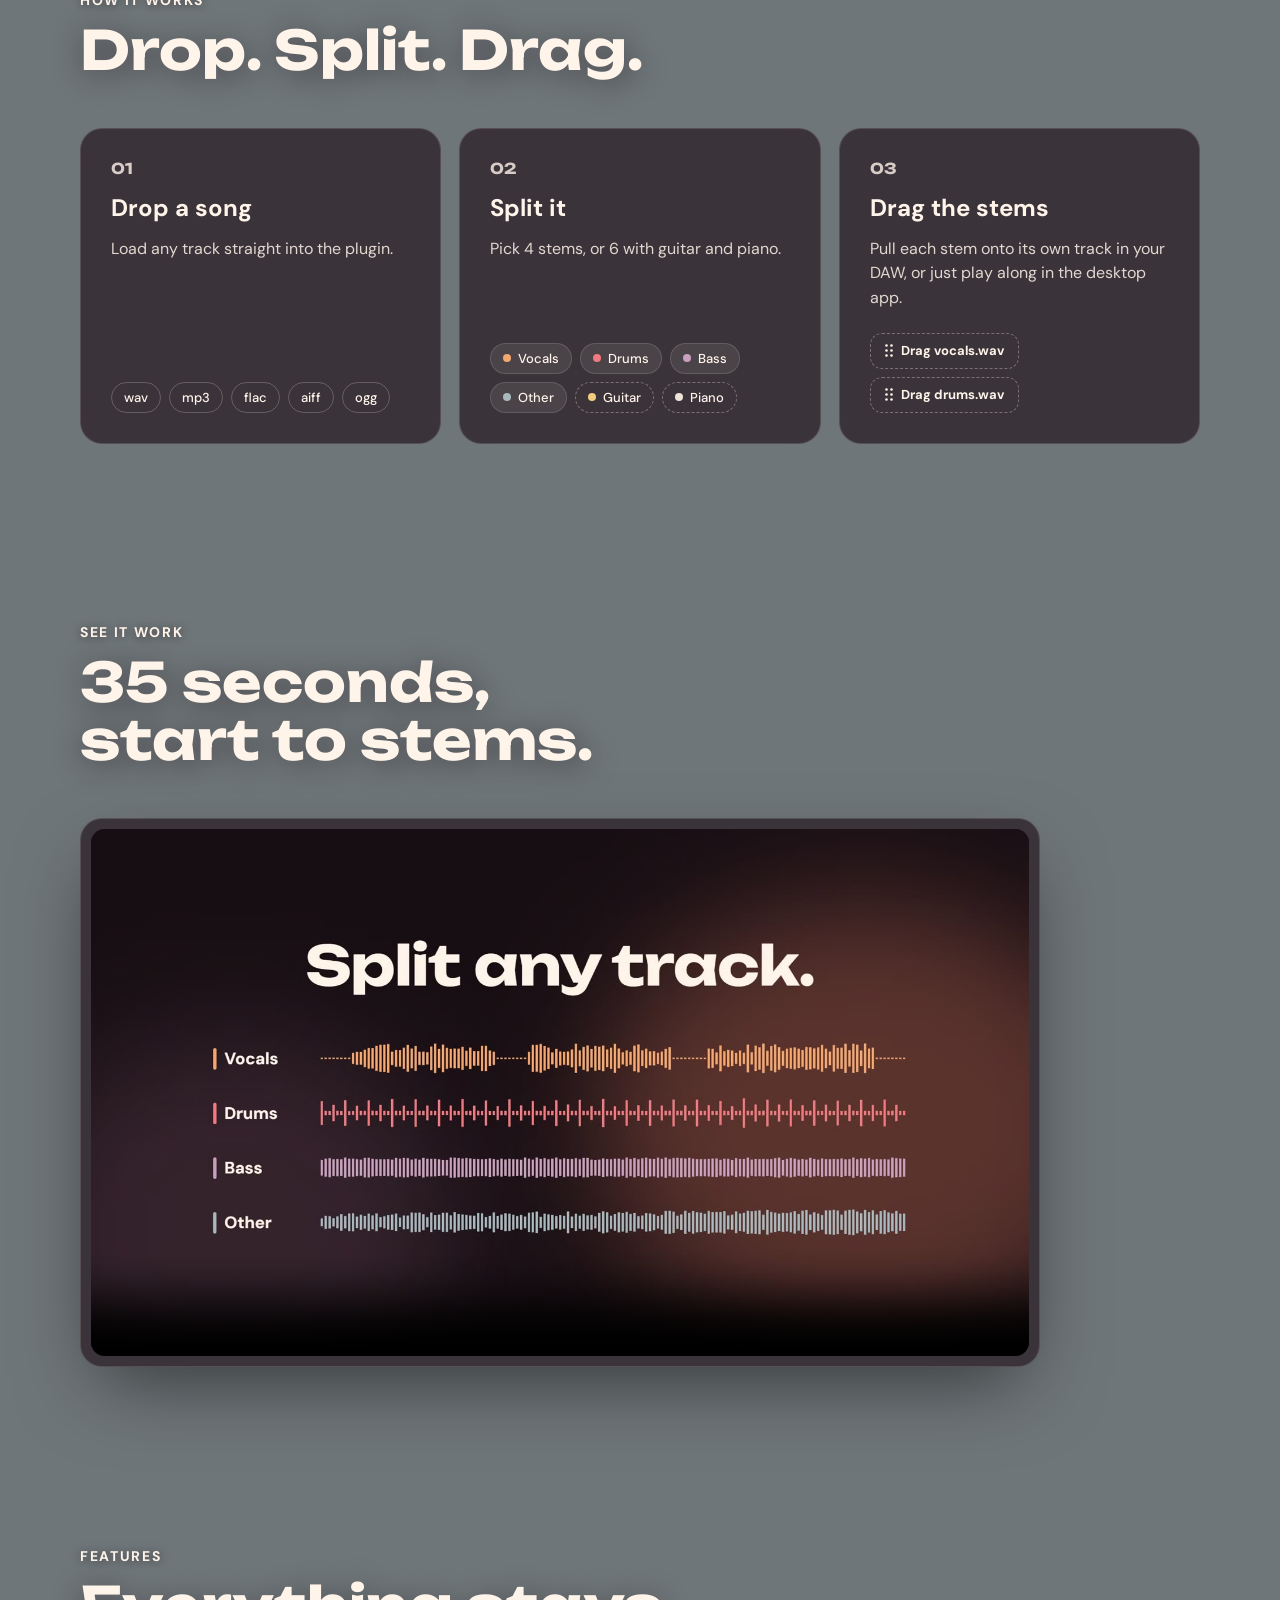
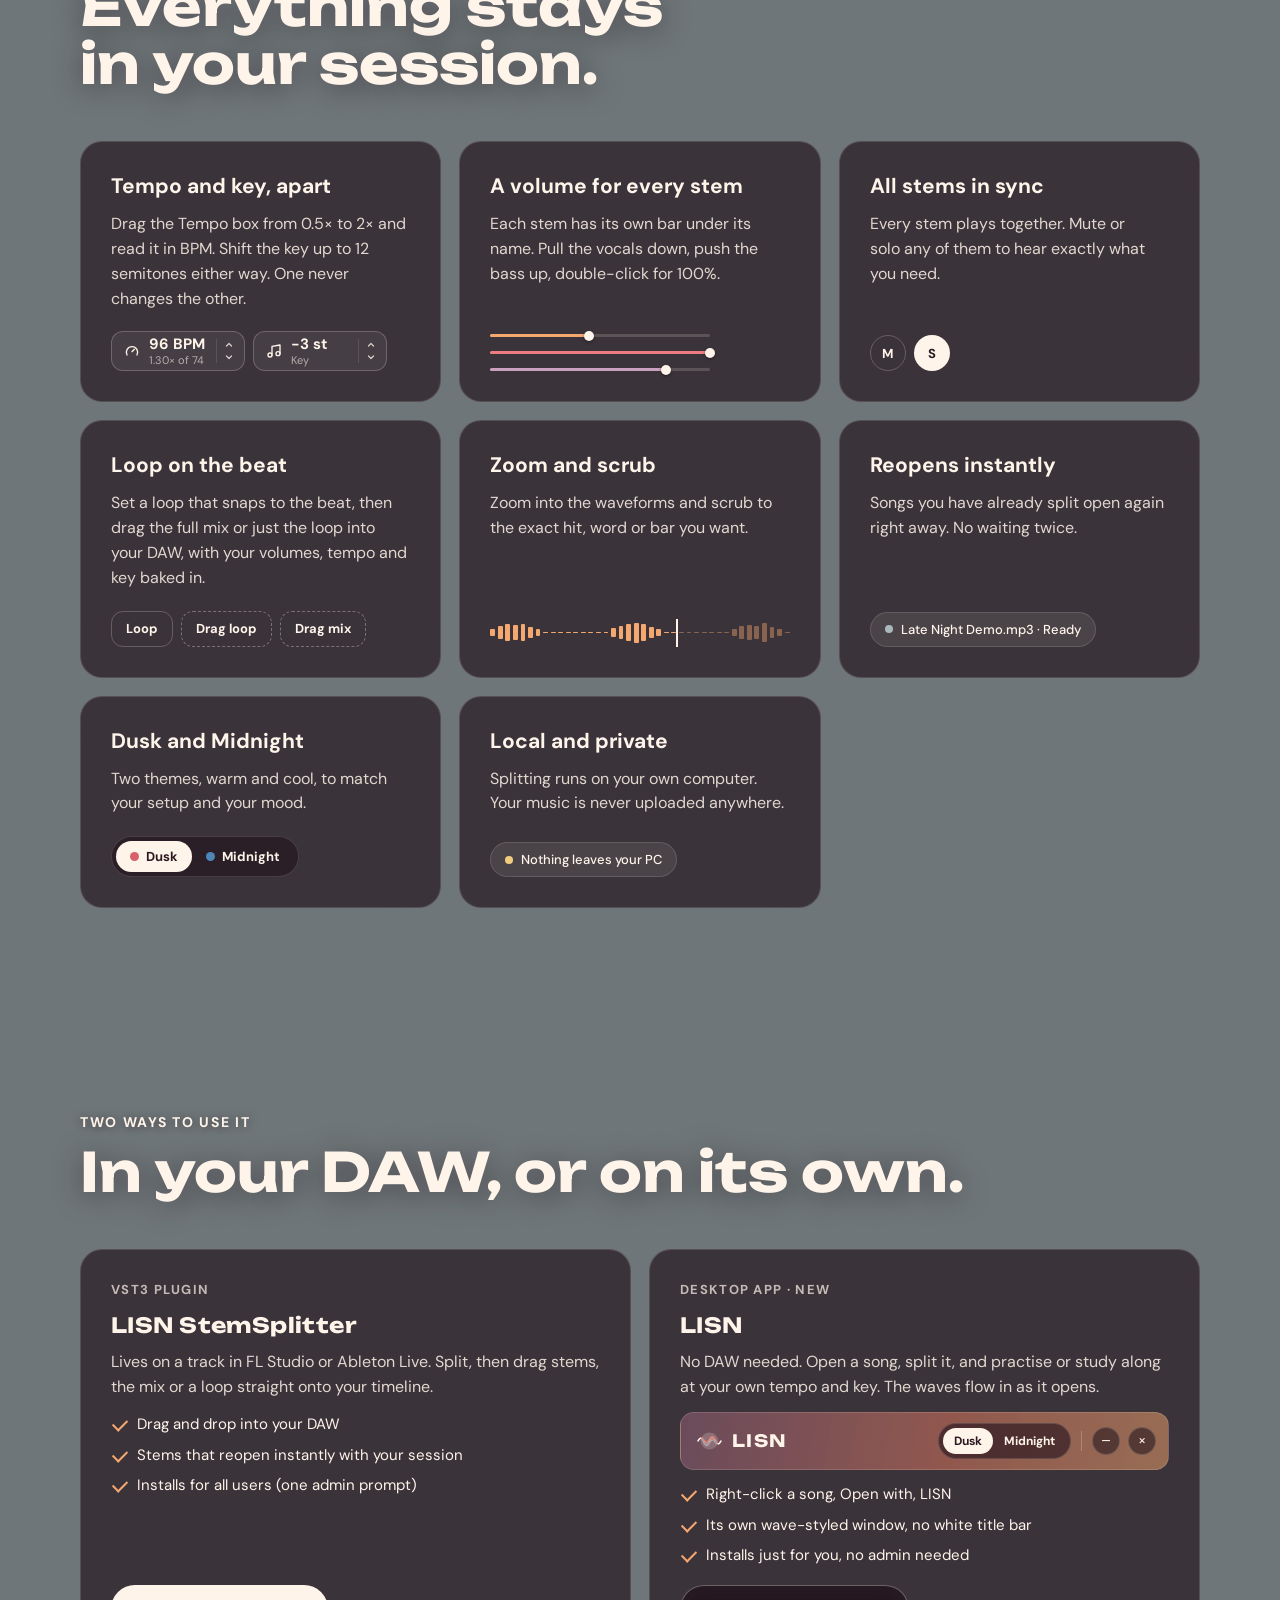
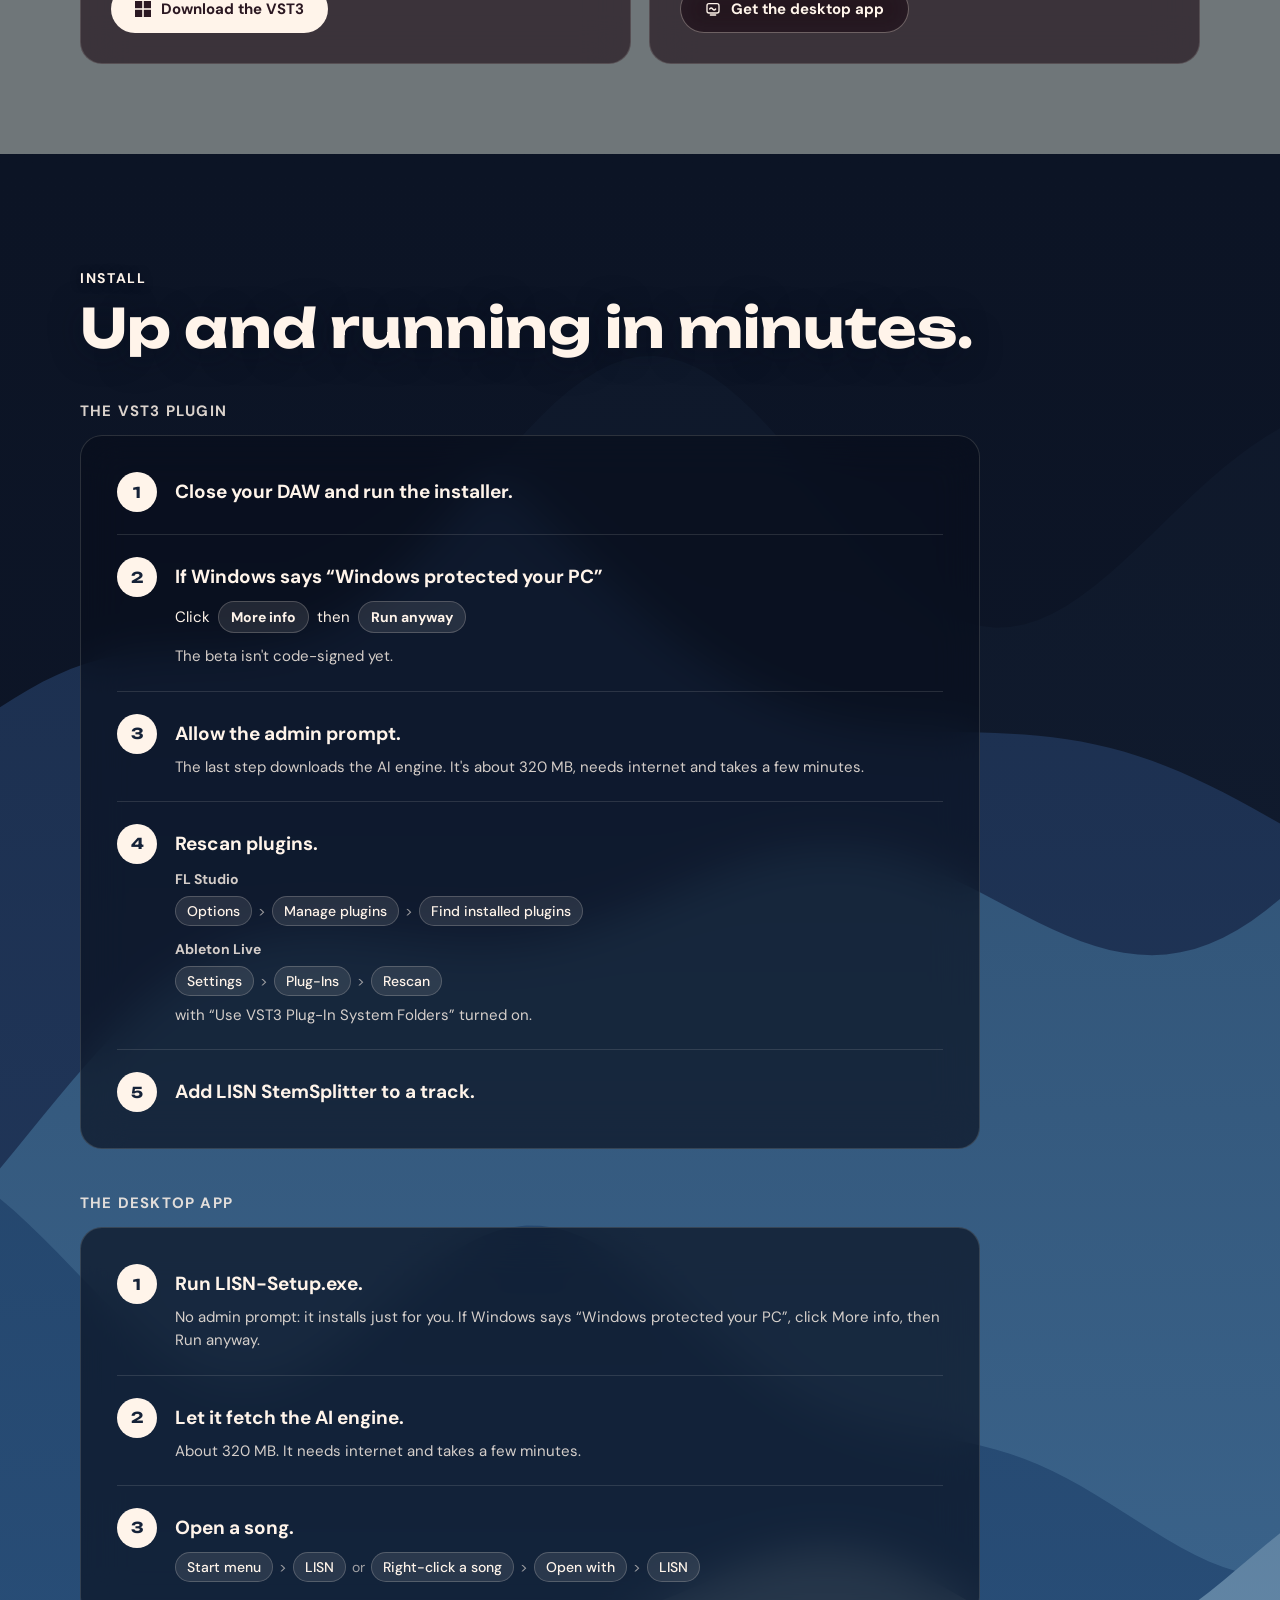
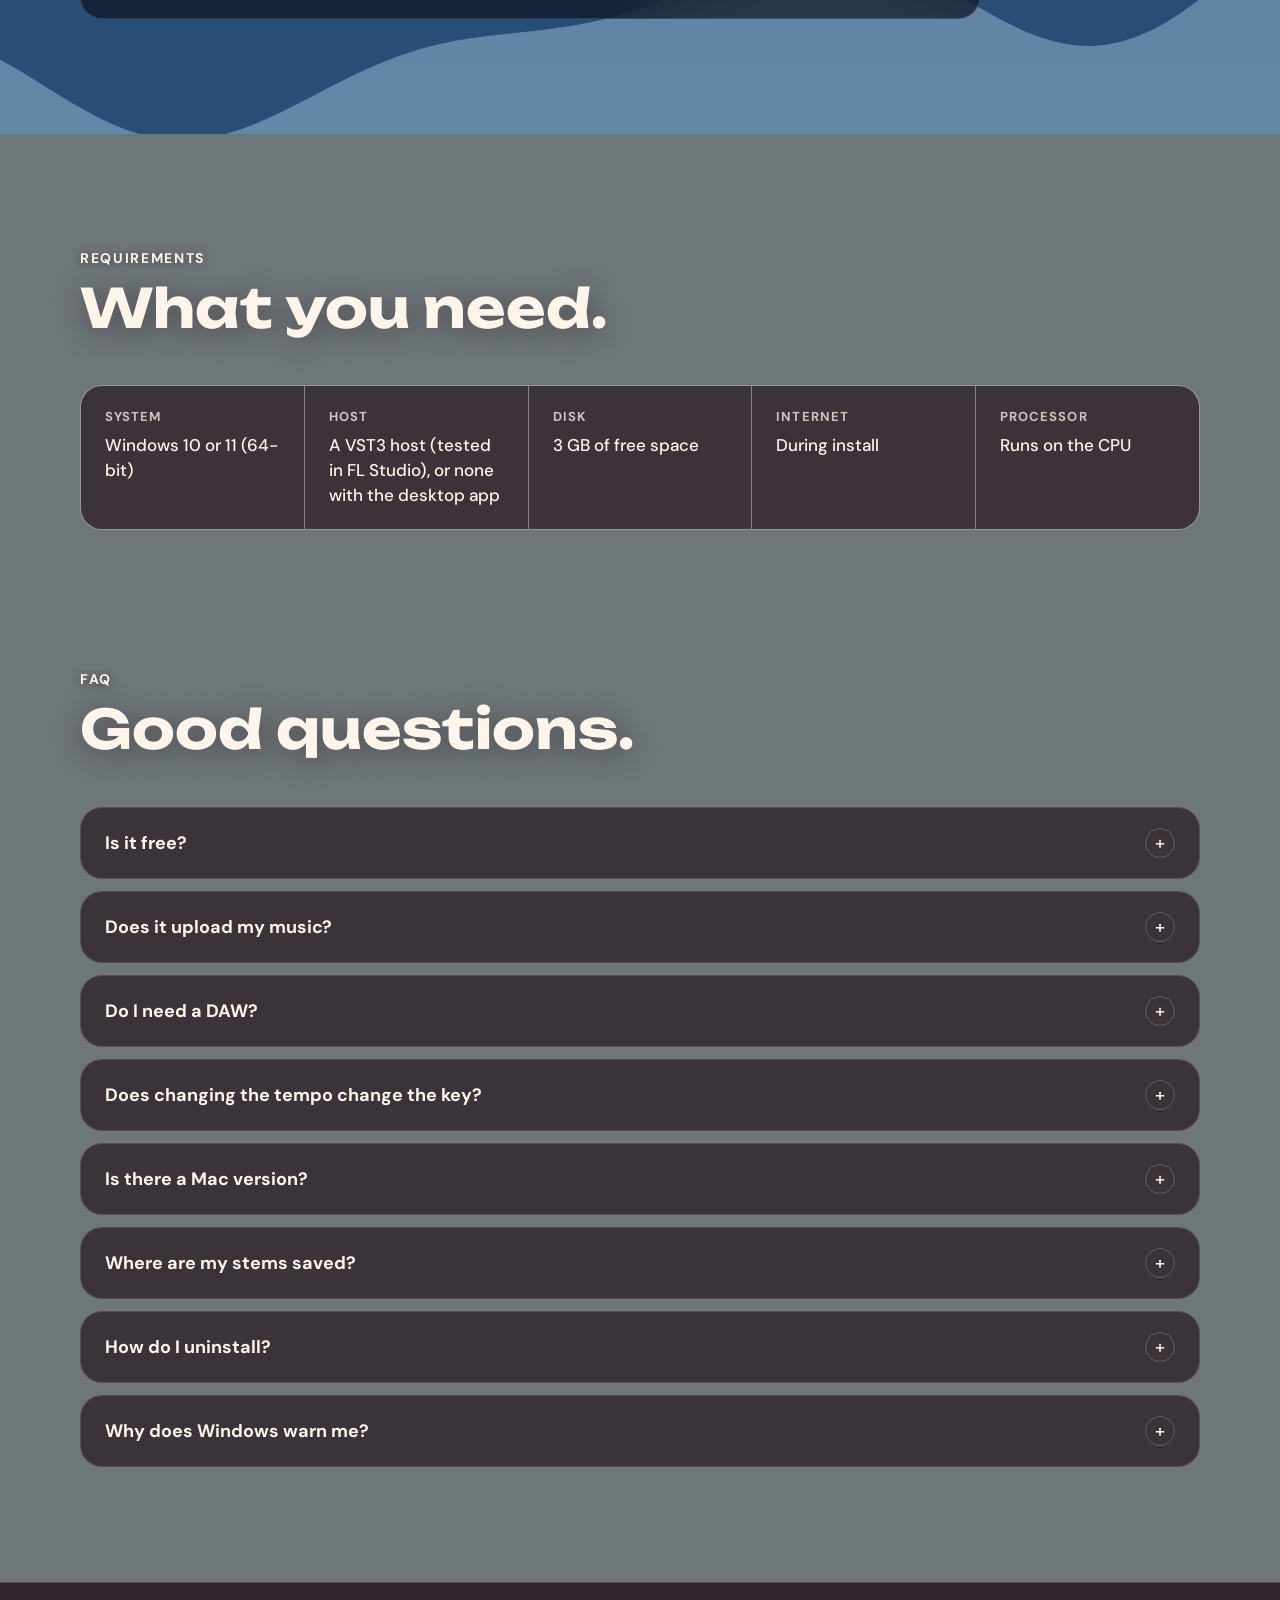
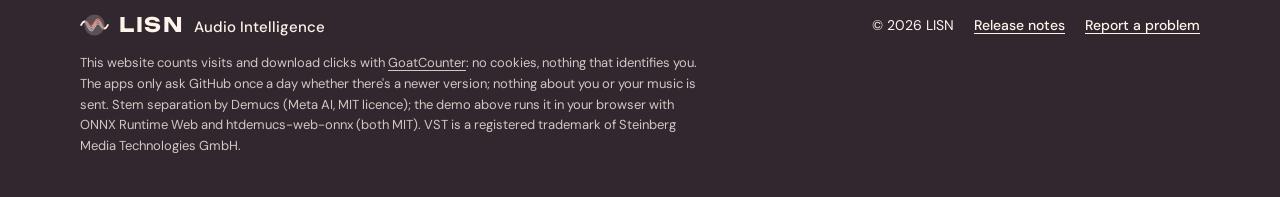
==== commit 9bb701e7: "Merge branch 'feature/update-check-footer': the footer mentions LISN 0.2.5's daily update check" ====
--- a/index.html
+++ b/index.html
@@ -506,7 +506,7 @@
           <a href="https://github.com/EdiKrasniqi11/lisn-vst/issues">Report a problem</a>
         </div>
       </div>
-      <p class="credits">This website counts visits and download clicks with <a href="https://www.goatcounter.com">GoatCounter</a>: no cookies, nothing that identifies you. The apps themselves send nothing. Stem separation by Demucs (Meta AI, MIT licence); the demo above runs it in your browser with ONNX Runtime Web and htdemucs-web-onnx (both MIT). VST is a registered trademark of Steinberg Media Technologies GmbH.</p>
+      <p class="credits">This website counts visits and download clicks with <a href="https://www.goatcounter.com">GoatCounter</a>: no cookies, nothing that identifies you. The apps only ask GitHub once a day whether there's a newer version; nothing about you or your music is sent. Stem separation by Demucs (Meta AI, MIT licence); the demo above runs it in your browser with ONNX Runtime Web and htdemucs-web-onnx (both MIT). VST is a registered trademark of Steinberg Media Technologies GmbH.</p>
     </div>
   </footer>
 </div>
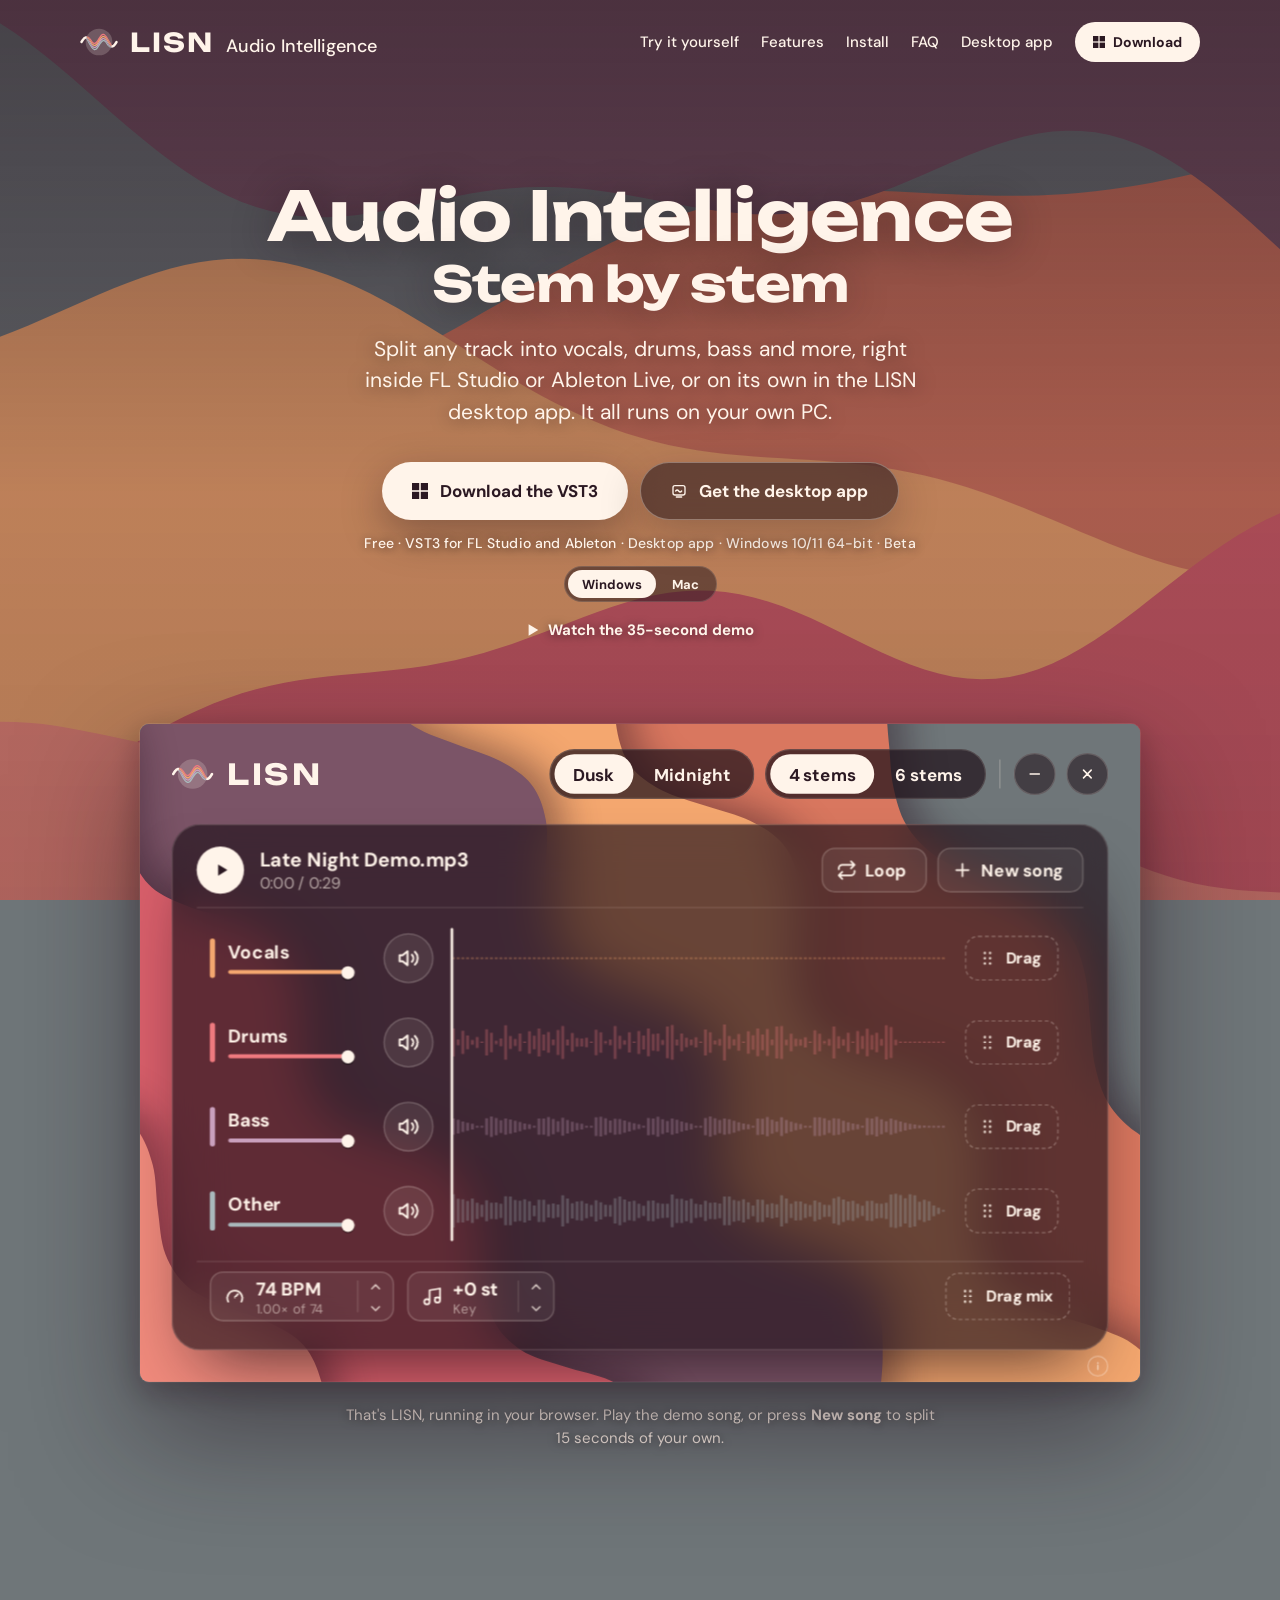
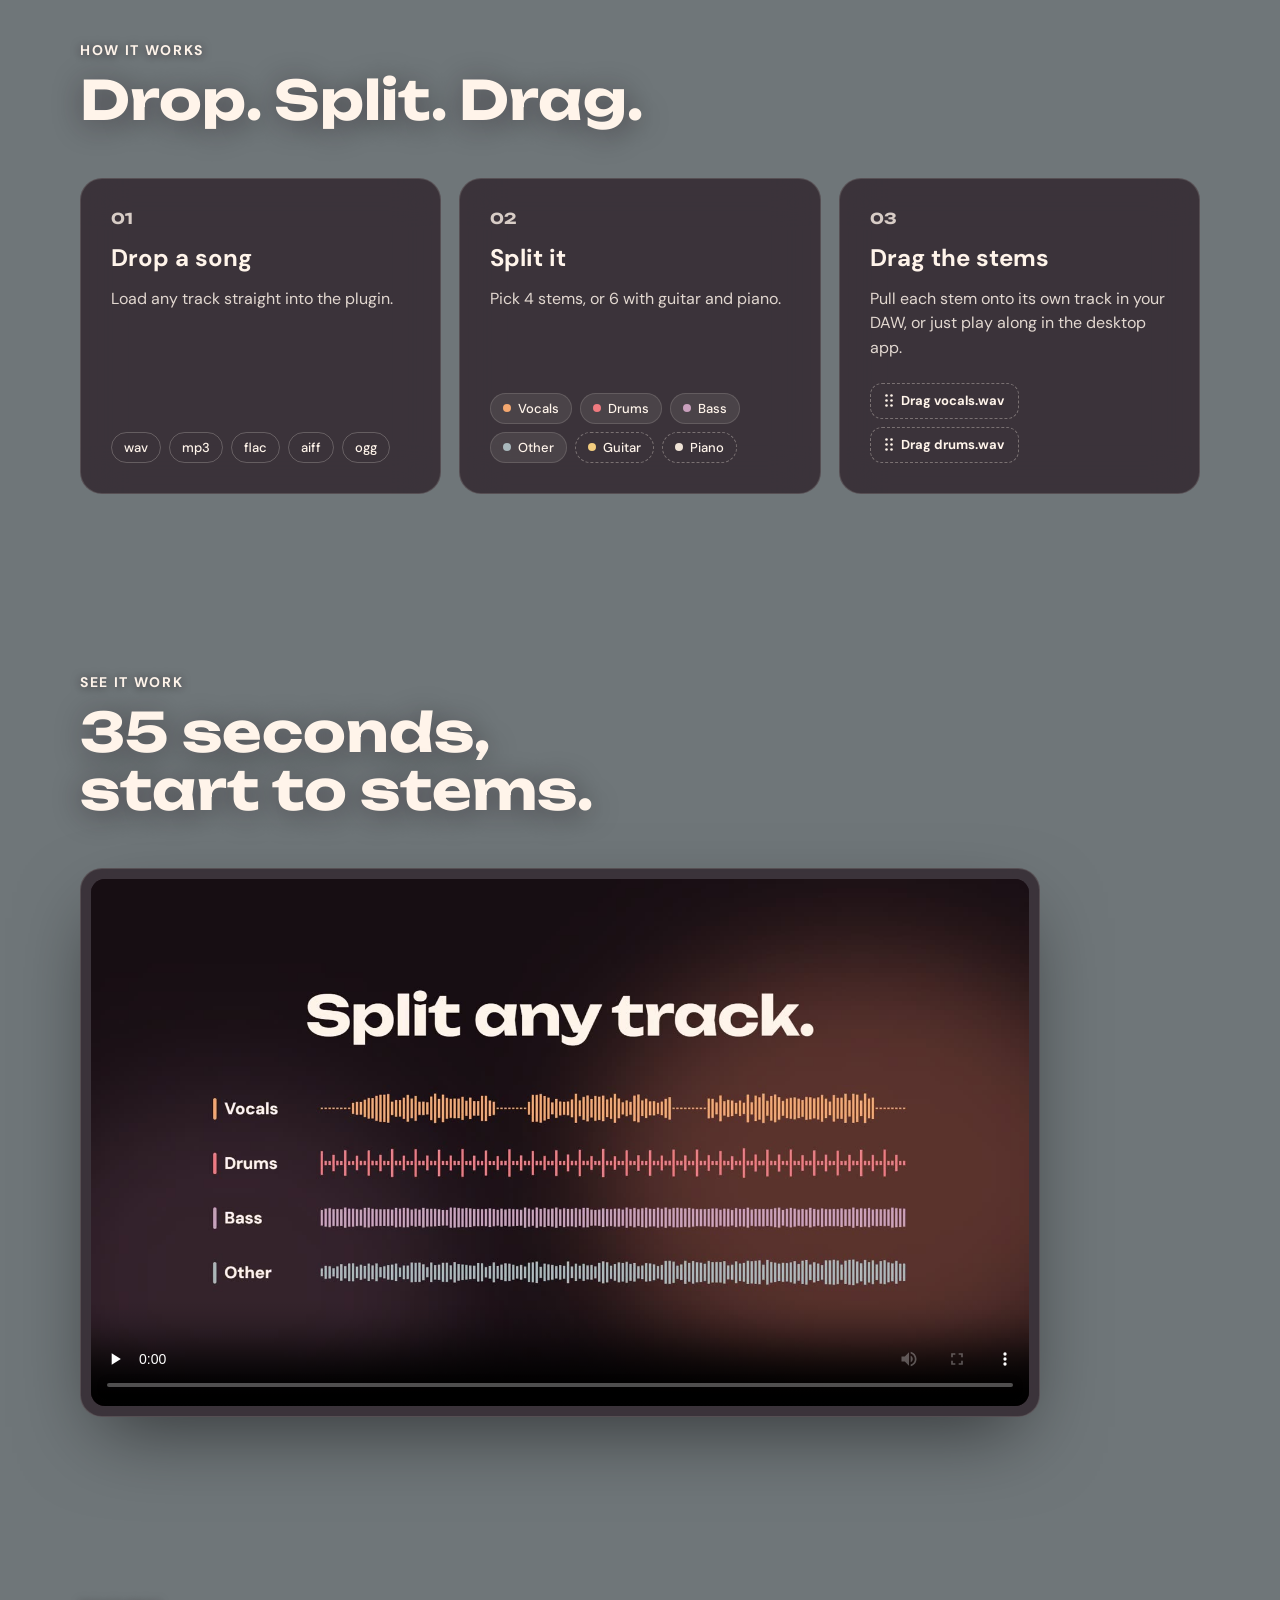
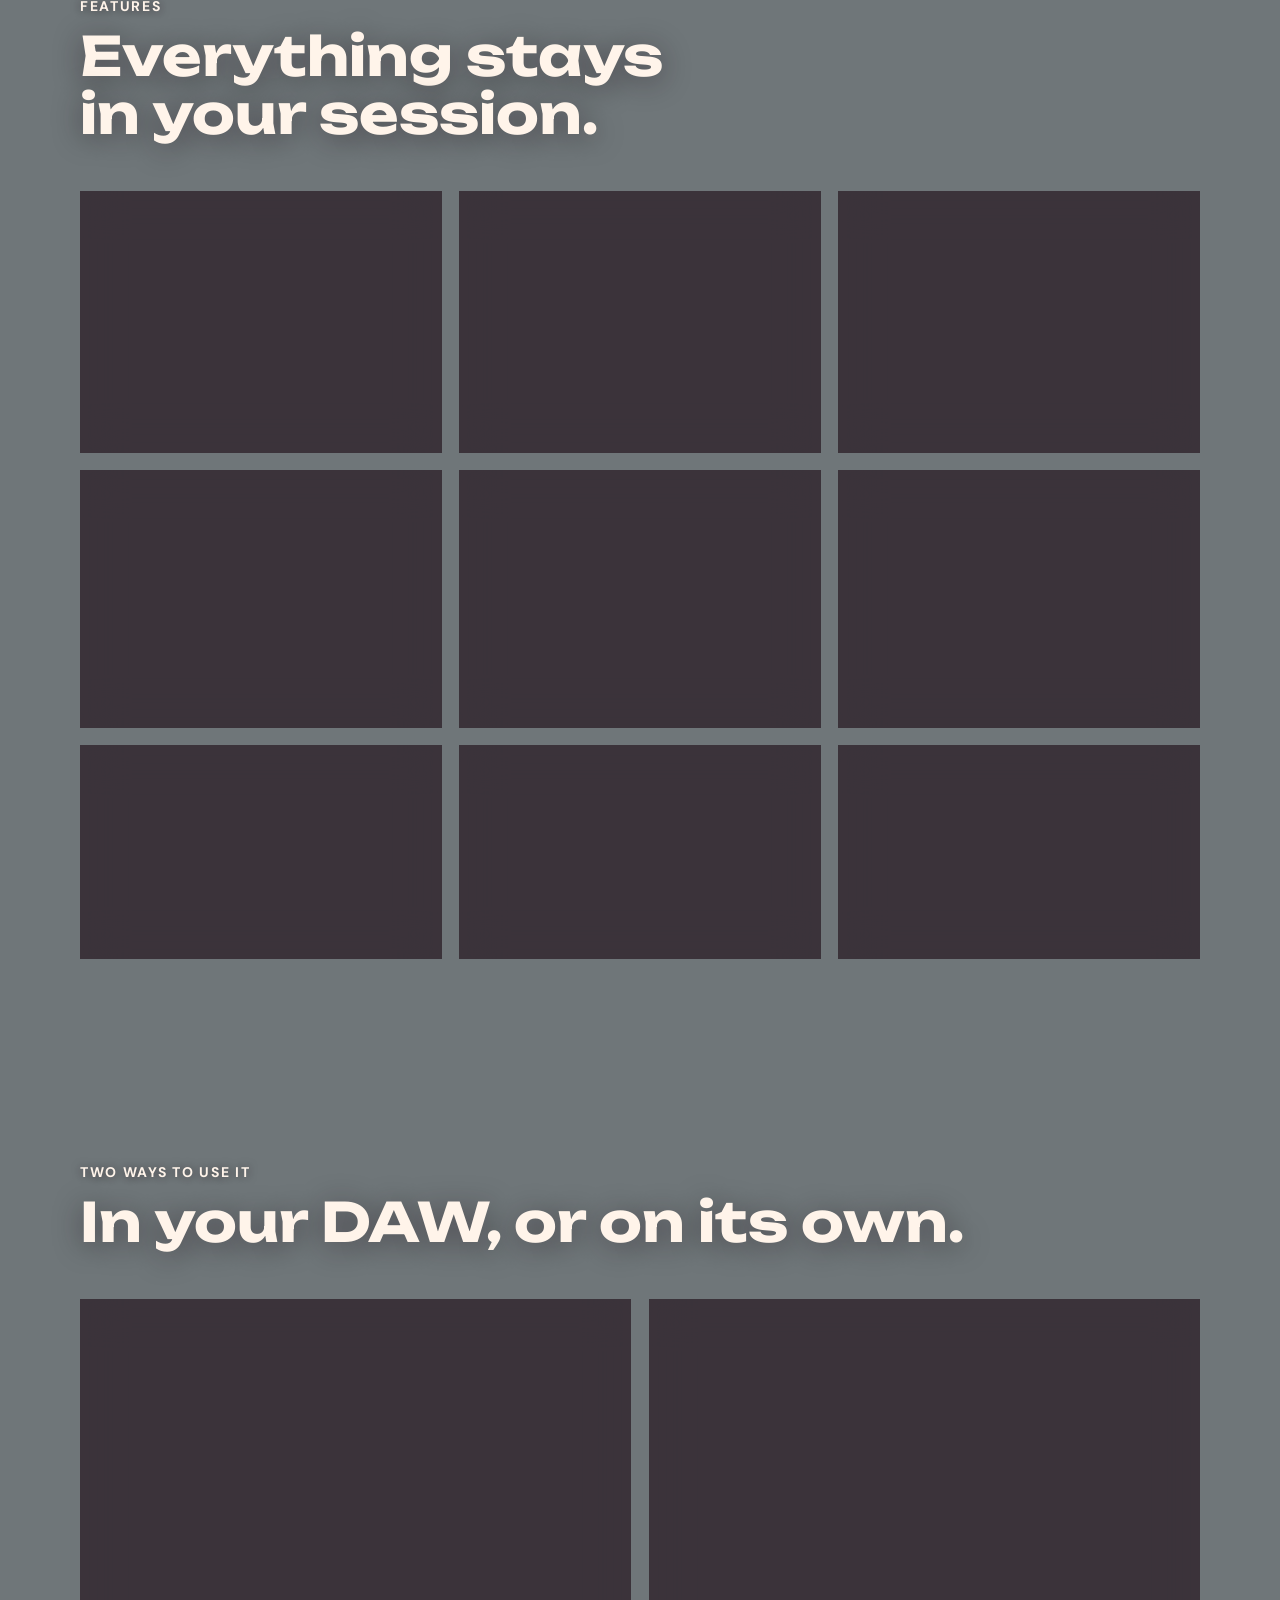
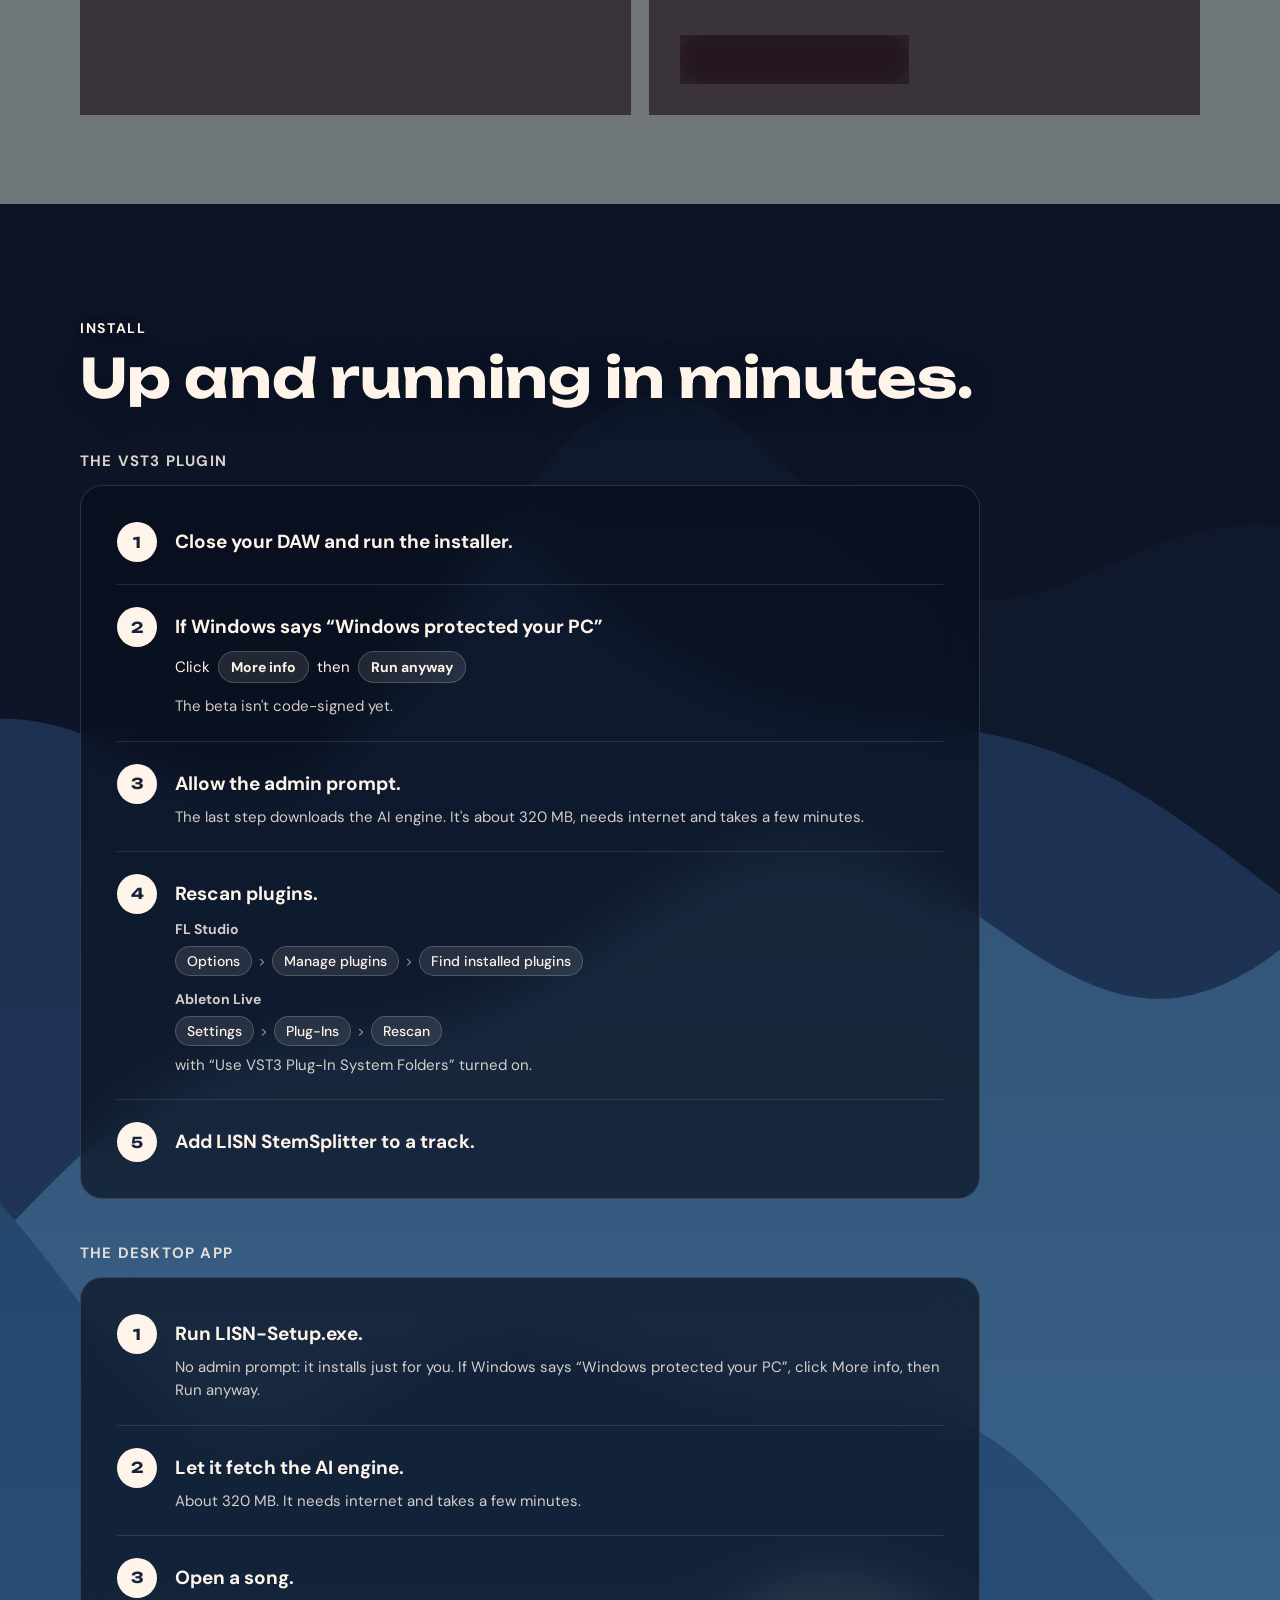
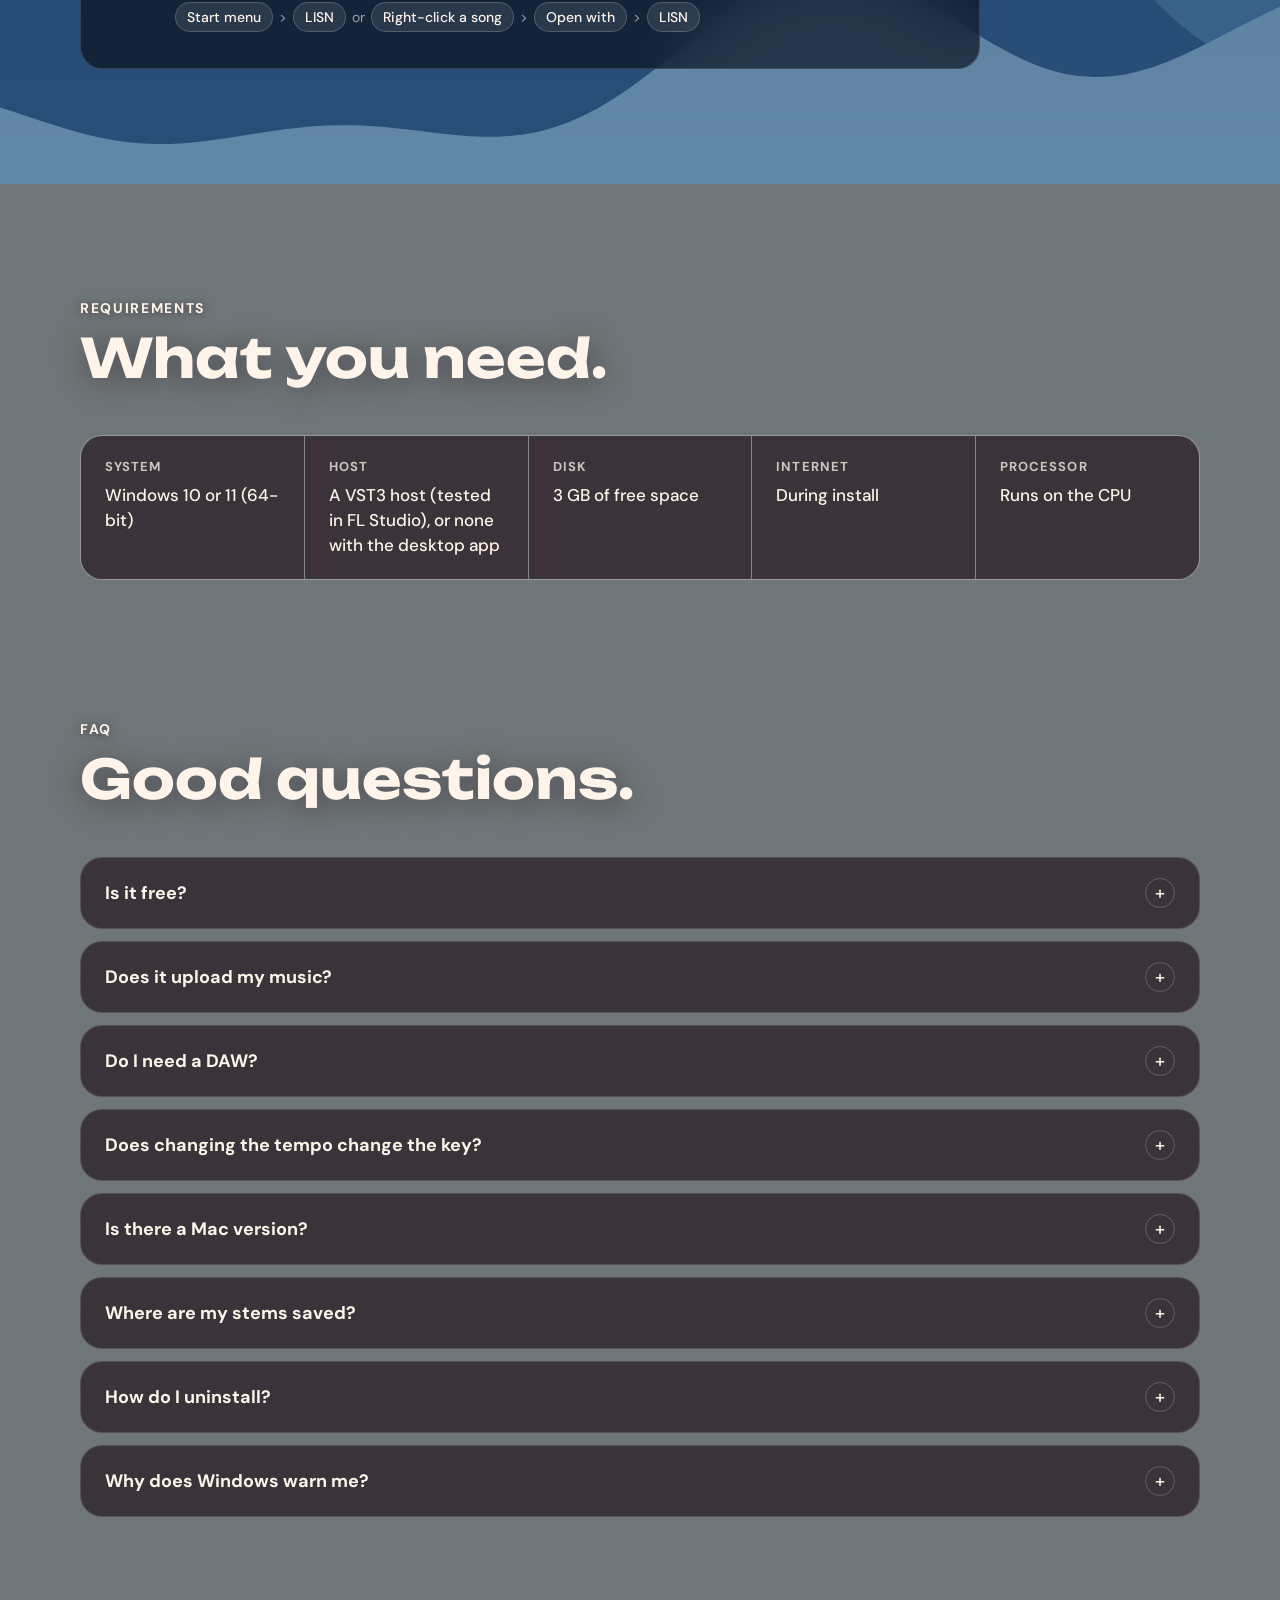
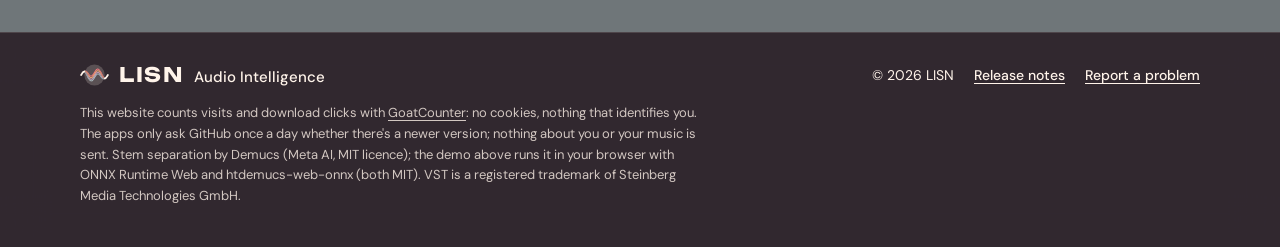
==== commit 8d0361bd: "feat: LISN for Mac on the main page: Windows | Mac switch, Mac steps, FAQ; Harmonies card; /mac/ red" ====
--- a/index.html
+++ b/index.html
@@ -3,18 +3,22 @@
 <head>
 <meta charset="utf-8">
 <meta name="viewport" content="width=device-width, initial-scale=1">
-<title>LISN StemSplitter · Free stem splitter for Windows: VST3 and desktop app</title>
-<meta name="description" content="Free stem splitter for Windows. Split any song into vocals, drums, bass and more in FL Studio, Ableton Live or the LISN desktop app. Runs on your PC.">
+<title>LISN StemSplitter · Free stem splitter for Windows and Mac: VST3 and desktop app</title>
+<meta name="description" content="Free stem splitter for Windows and Mac. Split any song into vocals, drums, bass and more in FL Studio, Ableton Live or the LISN desktop app. Runs on your computer.">
 <link rel="canonical" href="https://lisn.digital/">
 <meta name="theme-color" content="#2B1822">
 <link rel="icon" href="assets/favicon.ico" sizes="48x48">
 <link rel="icon" href="assets/favicon.svg" type="image/svg+xml">
 <link rel="apple-touch-icon" href="assets/apple-touch-icon.png">
-<link rel="stylesheet" href="styles.css?v=4">
+<link rel="stylesheet" href="styles.css?v=5">
+<script>
+// Windows or Mac downloads (data-os), before the page paints: ?os=mac or ?os=win, else a Mac's browser gets the Mac ones
+document.documentElement.dataset.os = (q => q === 'mac' || q === 'win' ? q : /Macintosh/.test(navigator.userAgent) ? 'mac' : 'win')(new URLSearchParams(location.search).get('os'));
+</script>
 <meta property="og:type" content="website">
 <meta property="og:site_name" content="LISN">
 <meta property="og:title" content="LISN StemSplitter">
-<meta property="og:description" content="Split any track into vocals, drums, bass and more, in FL Studio, Ableton Live or the LISN desktop app. Free for Windows.">
+<meta property="og:description" content="Split any track into vocals, drums, bass and more, in FL Studio, Ableton Live or the LISN desktop app. Free for Windows and Mac.">
 <meta property="og:url" content="https://lisn.digital/">
 <meta property="og:image" content="https://lisn.digital/assets/og.png">
 <meta property="og:image:width" content="1200">
@@ -36,7 +40,7 @@
    "description": "A free VST3 stem splitter for FL Studio and Ableton Live. Splits a song into vocals, drums, bass and other stems with Demucs, plays them in sync and lets you drag them onto your tracks.",
    "applicationCategory": "MultimediaApplication",
    "applicationSubCategory": "VST3 plugin",
-   "operatingSystem": "Windows 10, Windows 11",
+   "operatingSystem": "Windows 10, Windows 11, macOS 14",
    "downloadUrl": "https://github.com/EdiKrasniqi11/lisn-vst/releases/latest/download/LISN-StemSplitter-Setup.exe",
    "offers": {
     "@type": "Offer",
@@ -54,10 +58,10 @@
   {
    "@type": "SoftwareApplication",
    "name": "LISN",
-   "description": "A free desktop app for Windows that splits a song into vocals, drums, bass and other stems with Demucs and plays them in sync, without a DAW.",
+   "description": "A free desktop app for Windows and Mac that splits a song into vocals, drums, bass and other stems with Demucs and plays them in sync, without a DAW.",
    "applicationCategory": "MultimediaApplication",
    "applicationSubCategory": "Stem splitter",
-   "operatingSystem": "Windows 10, Windows 11",
+   "operatingSystem": "Windows 10, Windows 11, macOS 14",
    "downloadUrl": "https://github.com/EdiKrasniqi11/lisn-vst/releases/latest/download/LISN-Setup.exe",
    "offers": {
     "@type": "Offer",
@@ -88,7 +92,7 @@
      "name": "Does it upload my music?",
      "acceptedAnswer": {
       "@type": "Answer",
-      "text": "No. Everything runs on your PC."
+      "text": "No. Everything runs on your computer."
      }
     },
     {
@@ -112,7 +116,7 @@
      "name": "Is there a Mac version?",
      "acceptedAnswer": {
       "@type": "Answer",
-      "text": "Not yet."
+      "text": "Yes, for Macs with Apple Silicon (M1 and newer) on macOS 14 or newer. One installer, LISN-Mac.pkg, puts the VST3 and the desktop app on your Mac."
      }
     },
     {
@@ -137,6 +141,14 @@
      "acceptedAnswer": {
       "@type": "Answer",
       "text": "The beta isn't code-signed yet. Click More info, then Run anyway."
+     }
+    },
+    {
+     "@type": "Question",
+     "name": "Why does my Mac block it?",
+     "acceptedAnswer": {
+      "@type": "Answer",
+      "text": "The beta isn't signed with Apple yet. Click Done, then open System Settings > Privacy & Security, scroll down, click Open Anyway and type your Mac password."
      }
     }
    ]
@@ -160,7 +172,7 @@
       <a class="nav-link" href="#install">Install</a>
       <a class="nav-link" href="#faq">FAQ</a>
       <a class="nav-link" href="#apps">Desktop app</a>
-      <a class="btn" href="#download"><svg width="12" height="12" viewBox="0 0 12 12" aria-hidden="true"><rect x="0" y="0" width="5.4" height="5.4" fill="#2B1822"/><rect x="6.6" y="0" width="5.4" height="5.4" fill="#2B1822"/><rect x="0" y="6.6" width="5.4" height="5.4" fill="#2B1822"/><rect x="6.6" y="6.6" width="5.4" height="5.4" fill="#2B1822"/></svg>Download</a>
+      <a class="btn" href="#download"><svg class="mac-only" width="12" height="12" viewBox="0 0 24 24" fill="none" stroke="#2B1822" stroke-width="2.6" stroke-linecap="round" stroke-linejoin="round" aria-hidden="true"><path d="M12 4v11M7 11l5 5 5-5M5 20h14"/></svg><svg class="win-only" width="12" height="12" viewBox="0 0 12 12" aria-hidden="true"><rect x="0" y="0" width="5.4" height="5.4" fill="#2B1822"/><rect x="6.6" y="0" width="5.4" height="5.4" fill="#2B1822"/><rect x="0" y="6.6" width="5.4" height="5.4" fill="#2B1822"/><rect x="6.6" y="6.6" width="5.4" height="5.4" fill="#2B1822"/></svg>Download</a>
     </nav>
   </header>
 
@@ -170,11 +182,16 @@
       <h1 class="hero-title">Audio Intelligence <span>Stem by stem</span></h1>
       <p class="hero-sub">Split any track into vocals, drums, bass and more, right inside FL Studio or Ableton Live, or on its own in the LISN desktop app. It all runs on your own PC.</p>
       <div id="download" class="hero-cta">
-        <div class="cta-row">
+        <div class="cta-row mac-only">
+          <a class="btn btn-lg" href="https://github.com/EdiKrasniqi11/lisn-vst/releases/latest/download/LISN-Mac.pkg" data-goatcounter-click="download-mac" data-goatcounter-title="Download for Mac"><svg width="16" height="16" viewBox="0 0 24 24" fill="none" stroke="#2B1822" stroke-width="2.4" stroke-linecap="round" stroke-linejoin="round" aria-hidden="true"><path d="M12 4v11M7 11l5 5 5-5M5 20h14"/></svg>Download for Mac</a>
+        </div>
+        <p class="fineprint mac-only">Free · One installer: the VST3 for FL Studio and Ableton, and the desktop app · macOS 14 or newer, Apple Silicon (M1 and newer) · Beta</p>
+        <div class="cta-row win-only">
           <a class="btn btn-lg" href="https://github.com/EdiKrasniqi11/lisn-vst/releases/latest/download/LISN-StemSplitter-Setup.exe" data-goatcounter-click="download-vst3" data-goatcounter-title="Download the VST3"><svg width="16" height="16" viewBox="0 0 12 12" aria-hidden="true"><rect x="0" y="0" width="5.4" height="5.4" fill="#2B1822"/><rect x="6.6" y="0" width="5.4" height="5.4" fill="#2B1822"/><rect x="0" y="6.6" width="5.4" height="5.4" fill="#2B1822"/><rect x="6.6" y="6.6" width="5.4" height="5.4" fill="#2B1822"/></svg>Download the VST3</a>
           <a class="btn btn-lg btn-ghost" href="https://github.com/EdiKrasniqi11/lisn-vst/releases/latest/download/LISN-Setup.exe" data-goatcounter-click="download-desktop-app" data-goatcounter-title="Get the desktop app"><svg width="16" height="16" viewBox="0 0 24 24" fill="none" stroke="currentColor" stroke-width="2" stroke-linecap="round" stroke-linejoin="round" aria-hidden="true"><rect x="3" y="4" width="18" height="14" rx="3"/><path d="M8 21h8"/><path d="M7 12c1.5-2 3-2 4.5 0s3 2 4.5 0"/></svg>Get the desktop app</a>
         </div>
-        <p class="fineprint">Free · VST3 for FL Studio and Ableton · Desktop app · Windows 10/11 64-bit · Beta</p>
+        <p class="fineprint win-only">Free · VST3 for FL Studio and Ableton · Desktop app · Windows 10/11 64-bit · Beta</p>
+        <div class="os-switch" role="group" aria-label="Downloads for"><button type="button" data-os-btn="win">Windows</button><button type="button" data-os-btn="mac">Mac</button></div>
         <a class="demo-link" href="#demo"><svg width="14" height="14" viewBox="0 0 14 16" aria-hidden="true"><path d="M2 1.5v13l11-6.5z" fill="#FFF4EA"/></svg>Watch the 35-second demo</a>
       </div>
 
@@ -292,6 +309,11 @@
       <h2 id="feat-h" class="section-title">Everything stays in your session.</h2>
       <div class="cards cards-features">
         <article class="glass card">
+          <h3>Lead and harmonies</h3>
+          <p>Click the name next to LISN to switch to Harmonies. It splits the lead vocal from the backing harmonies, Quick or Best quality.</p>
+          <div class="chips"><span class="chip stem-chip"><span class="dot vocals"></span>Lead</span> <span class="chip stem-chip"><span class="dot guitar"></span>Harmonies</span></div>
+        </article>
+        <article class="glass card">
           <h3>Tempo and key, apart</h3>
           <p>Drag the Tempo box from 0.5× to 2× and read it in BPM. Shift the key up to 12 semitones either way. One never changes the other.</p>
           <div class="chips"><span class="tbox sm"><svg width="16" height="16" viewBox="0 0 24 24" fill="none" stroke="#FFF4EA" stroke-width="2" stroke-linecap="round" stroke-linejoin="round" aria-hidden="true"><path d="M4.5 18a8.5 8.5 0 1 1 15 0"/><path d="m12 13 3.5-3.5"/></svg><span class="tbox-v"><b>96 BPM</b><small>1.30× of 74</small></span><span class="chev" aria-hidden="true"><svg width="12" height="12" viewBox="0 0 24 24" fill="none" stroke="#FFF4EA" stroke-width="2.4" stroke-linecap="round" stroke-linejoin="round"><path d="m7 14 5-5 5 5"/></svg><svg width="12" height="12" viewBox="0 0 24 24" fill="none" stroke="#FFF4EA" stroke-width="2.4" stroke-linecap="round" stroke-linejoin="round"><path d="m7 10 5 5 5-5"/></svg></span></span><span class="tbox sm"><svg width="16" height="16" viewBox="0 0 24 24" fill="none" stroke="#FFF4EA" stroke-width="2" stroke-linecap="round" stroke-linejoin="round" aria-hidden="true"><path d="M9 18V5l12-2v13"/><circle cx="6" cy="18" r="3"/><circle cx="18" cy="16" r="3"/></svg><span class="tbox-v"><b>-3 st</b><small>Key</small></span><span class="chev" aria-hidden="true"><svg width="12" height="12" viewBox="0 0 24 24" fill="none" stroke="#FFF4EA" stroke-width="2.4" stroke-linecap="round" stroke-linejoin="round"><path d="m7 14 5-5 5 5"/></svg><svg width="12" height="12" viewBox="0 0 24 24" fill="none" stroke="#FFF4EA" stroke-width="2.4" stroke-linecap="round" stroke-linejoin="round"><path d="m7 10 5 5 5-5"/></svg></span></span></div>
@@ -363,7 +385,7 @@
           <ul class="ticks">
             <li>Right-click a song, Open with, LISN</li>
             <li>Its own wave-styled window, no white title bar</li>
-            <li>Installs just for you, no admin needed</li>
+            <li class="win-only">Installs just for you, no admin needed</li>
           </ul>
           <a class="btn btn-md btn-ghost" href="https://github.com/EdiKrasniqi11/lisn-vst/releases/latest/download/LISN-Setup.exe" data-goatcounter-click="download-desktop-app" data-goatcounter-title="Get the desktop app"><svg width="16" height="16" viewBox="0 0 24 24" fill="none" stroke="currentColor" stroke-width="2" stroke-linecap="round" stroke-linejoin="round" aria-hidden="true"><rect x="3" y="4" width="18" height="14" rx="3"/><path d="M8 21h8"/><path d="M7 12c1.5-2 3-2 4.5 0s3 2 4.5 0"/></svg>Get the desktop app</a>
         </article>
@@ -376,8 +398,8 @@
       <div class="midnight-inner">
         <p class="kicker">Install</p>
         <h2 id="inst-h" class="section-title">Up and running in minutes.</h2>
-        <p class="install-for">The VST3 plugin</p>
-        <ol class="install-list">
+        <p class="install-for win-only">The VST3 plugin</p>
+        <ol class="install-list win-only">
           <li>
             <span class="step-num">1</span>
             <div><h3>Close your DAW and run the installer.</h3></div>
@@ -417,8 +439,8 @@
             <div><h3>Add LISN StemSplitter to a track.</h3></div>
           </li>
         </ol>
-        <p class="install-for">The desktop app</p>
-        <ol class="install-list">
+        <p class="install-for win-only">The desktop app</p>
+        <ol class="install-list win-only">
           <li>
             <span class="step-num">1</span>
             <div class="step-body tight">
@@ -441,6 +463,62 @@
             </div>
           </li>
         </ol>
+        <p class="install-for mac-only">On a Mac: the VST3 and the desktop app</p>
+        <ol class="install-list mac-only">
+          <li>
+            <span class="step-num">1</span>
+            <div class="step-body">
+              <h3>Open LISN-Mac.pkg from Downloads.</h3>
+              <div class="click-row"><span>macOS says it can't be opened. Click</span> <span class="key">Done</span></div>
+              <div class="macwin" role="img" aria-label="A macOS dialog titled “LISN-Mac.pkg” Not Opened, saying Apple could not verify it is free of malware, with a blue Done button">
+                <div class="macwin-dots" aria-hidden="true"><i></i><i></i><i></i></div>
+                <div class="macwin-body">
+                  <div class="macwin-icon" aria-hidden="true">&#9888;&#xFE0E;</div>
+                  <div class="macwin-text"><b>“LISN-Mac.pkg” Not Opened</b><span>Apple could not verify “LISN-Mac.pkg” is free of malware that may harm your Mac or compromise your privacy.</span><br><span class="macwin-btn blue">Done</span></div>
+                </div>
+              </div>
+            </div>
+          </li>
+          <li>
+            <span class="step-num">2</span>
+            <div class="step-body">
+              <h3>Allow it in Privacy &amp; Security.</h3>
+              <div class="crumbs"><span class="crumb">System Settings</span> <span class="sep" aria-hidden="true">&gt;</span> <span class="crumb">Privacy &amp; Security</span> <span class="sep" aria-hidden="true">&gt;</span> <span class="crumb">Open Anyway</span></div>
+              <p class="note pretty">Scroll down to find it, then type your Mac password. The beta isn't signed with Apple yet.</p>
+              <div class="macwin" role="img" aria-label="The macOS Privacy and Security settings, with the line “LISN-Mac.pkg” was blocked to protect your Mac, and an Open Anyway button">
+                <div class="macwin-head" aria-hidden="true">Security</div>
+                <div class="macwin-row"><span class="macwin-text">“LISN-Mac.pkg” was blocked to protect your Mac.</span><span class="macwin-btn">Open Anyway</span></div>
+              </div>
+            </div>
+          </li>
+          <li>
+            <span class="step-num">3</span>
+            <div class="step-body tight">
+              <h3>Click through the installer.</h3>
+              <p class="note pretty">It installs the VST3 and the desktop app. The last step downloads the AI engine. It's about 390 MB, needs internet and takes a few minutes.</p>
+            </div>
+          </li>
+          <li>
+            <span class="step-num">4</span>
+            <div class="step-body loose">
+              <h3>Rescan plugins.</h3>
+              <div class="daw">
+                <span class="daw-name">FL Studio</span>
+                <div class="crumbs"><span class="crumb">Options</span> <span class="sep" aria-hidden="true">&gt;</span> <span class="crumb">Manage plugins</span> <span class="sep" aria-hidden="true">&gt;</span> <span class="crumb">Find installed plugins</span></div>
+                <p class="note pretty">Still not listed? In Finder, select FL Studio, choose Get Info and turn off “Open using Rosetta”.</p>
+              </div>
+              <div class="daw">
+                <span class="daw-name">Ableton Live</span>
+                <div class="crumbs"><span class="crumb">Settings</span> <span class="sep" aria-hidden="true">&gt;</span> <span class="crumb">Plug-Ins</span> <span class="sep" aria-hidden="true">&gt;</span> <span class="crumb">Rescan</span></div>
+                <p class="note">with “Use VST3 Plug-In System Folders” turned on.</p>
+              </div>
+            </div>
+          </li>
+          <li>
+            <span class="step-num">5</span>
+            <div><h3>Add LISN StemSplitter to a track, or open LISN from Applications.</h3></div>
+          </li>
+        </ol>
       </div>
     </section>
 
@@ -448,7 +526,7 @@
       <p class="kicker">Requirements</p>
       <h2 id="req-h" class="section-title">What you need.</h2>
       <dl class="reqs">
-        <div><dt>System</dt><dd>Windows 10 or 11 (64-bit)</dd></div>
+        <div><dt>System</dt><dd class="win-only">Windows 10 or 11 (64-bit)</dd><dd class="mac-only">macOS 14 or newer, on Apple Silicon (M1 and newer)</dd></div>
         <div><dt>Host</dt><dd>A VST3 host (tested in FL Studio), or none with the desktop app</dd></div>
         <div><dt>Disk</dt><dd>3 GB of free space</dd></div>
         <div><dt>Internet</dt><dd>During install</dd></div>
@@ -466,7 +544,7 @@
         </details>
         <details class="glass">
           <summary>Does it upload my music?<span class="faq-plus" aria-hidden="true">+</span></summary>
-          <p>No. Everything runs on your PC.</p>
+          <p>No. Everything runs on your computer.</p>
         </details>
         <details class="glass">
           <summary>Do I need a DAW?<span class="faq-plus" aria-hidden="true">+</span></summary>
@@ -478,17 +556,23 @@
         </details>
         <details class="glass">
           <summary>Is there a Mac version?<span class="faq-plus" aria-hidden="true">+</span></summary>
-          <p>Not yet.</p>
+          <p>Yes, for Macs with Apple Silicon (M1 and newer) on macOS 14 or newer. One installer, LISN-Mac.pkg, puts the VST3 and the desktop app on your Mac. <a href="?os=mac#download">Get it for Mac</a>.</p>
         </details>
         <details class="glass">
           <summary>Where are my stems saved?<span class="faq-plus" aria-hidden="true">+</span></summary>
-          <p>In <code>%APPDATA%\StemSplitter\cache</code>. You can drag them anywhere you like.</p>
+          <p class="win-only">In <code>%APPDATA%\StemSplitter\cache</code>. You can drag them anywhere you like.</p>
+          <p class="mac-only">In <code>~/Library/Application Support/StemSplitter/cache</code>. You can drag them anywhere you like.</p>
         </details>
         <details class="glass">
           <summary>How do I uninstall?<span class="faq-plus" aria-hidden="true">+</span></summary>
-          <p>Go to Windows Settings &gt; Apps, then LISN StemSplitter for the plugin or LISN for the desktop app. Each removes its own AI engine.</p>
-        </details>
-        <details class="glass">
+          <p class="win-only">Go to Windows Settings &gt; Apps, then LISN StemSplitter for the plugin or LISN for the desktop app. Each removes its own AI engine.</p>
+          <p class="mac-only">Delete these: <code>/Applications/LISN.app</code>, <code>/Library/Audio/Plug-Ins/VST3/LISN StemSplitter.vst3</code>, the AI engine in <code>/Library/Application Support/LISN</code>, and the Harmonies models in <code>~/Library/Application Support/LISN</code>. Your stems are in <code>~/Library/Application Support/StemSplitter</code>.</p>
+        </details>
+        <details class="glass mac-only">
+          <summary>Why does my Mac block it?<span class="faq-plus" aria-hidden="true">+</span></summary>
+          <p>The beta isn't signed with Apple yet. Click Done, then open System Settings &gt; Privacy &amp; Security, scroll down, click Open Anyway and type your Mac password.</p>
+        </details>
+        <details class="glass win-only">
           <summary>Why does Windows warn me?<span class="faq-plus" aria-hidden="true">+</span></summary>
           <p>The beta isn't code-signed yet. Click More info, then Run anyway.</p>
         </details>
@@ -591,8 +675,34 @@
   header.addEventListener('click', e => { if (e.target === header || e.target.closest('.nav a')) set(false); });
   document.addEventListener('keydown', e => { if (e.key === 'Escape') set(false); });
 })();
+// Windows | Mac (the Mac download mockup, B): the switch sets data-os, which shows that system's hero and install steps
+// (styles.css), and every Windows download link becomes the Mac one, so a Mac is never handed an .exe
+(() => {
+  const MAC = 'https://github.com/EdiKrasniqi11/lisn-vst/releases/latest/download/LISN-Mac.pkg';
+  const links = [...document.querySelectorAll('a[href$=".exe"]')].map(a => ({ a, href: a.href, click: a.dataset.goatcounterClick }));
+  const set = os => {
+    document.documentElement.dataset.os = os;
+    for (const { a, href, click } of links) {
+      a.href = os === 'mac' ? MAC : href;
+      a.dataset.goatcounterClick = os === 'mac' ? click.replace(/download-.*/, 'download-mac') : click;
+    }
+    for (const b of document.querySelectorAll('[data-os-btn]')) b.setAttribute('aria-pressed', b.dataset.osBtn === os);
+  };
+  for (const b of document.querySelectorAll('[data-os-btn]')) b.addEventListener('click', () => set(b.dataset.osBtn));
+  set(document.documentElement.dataset.os);
+})();
 </script>
 <dialog class="news" aria-labelledby="news-title">
+  <div class="news-steps" hidden>
+    <p class="news-started"><span class="news-tick" aria-hidden="true"><svg width="12" height="12" viewBox="0 0 24 24" fill="none" stroke="#F4A76F" stroke-width="3" stroke-linecap="round" stroke-linejoin="round"><path d="M5 12.5 10 17.5 19 7"/></svg></span>Your download has started</p>
+    <h2>Next, on your Mac</h2>
+    <ol>
+      <li>Open <b>LISN-Mac.pkg</b> from Downloads. macOS says it can't be opened: click <span class="key">Done</span>.</li>
+      <li>Open <b>System Settings › Privacy &amp; Security</b>, scroll down, click <span class="key">Open Anyway</span>, then type your Mac password.</li>
+      <li>Click through the installer. The last step downloads the AI engine (about 390 MB, a few minutes).</li>
+    </ol>
+    <button class="btn btn-md news-close" type="button">Got it</button>
+  </div>
   <form class="news-ask">
     <p class="news-started"><span class="news-tick" aria-hidden="true"><svg width="12" height="12" viewBox="0 0 24 24" fill="none" stroke="#F4A76F" stroke-width="3" stroke-linecap="round" stroke-linejoin="round"><path d="M5 12.5 10 17.5 19 7"/></svg></span>Your download has started</p>
     <h2 id="news-title">Want to hear about new plugins?</h2>
@@ -613,13 +723,23 @@
 <script>
 // The optional newsletter (the newsletter-prompt mockup, A): after a browser's first download click, while the download
 // runs, a dialog asks for an email. It goes to Kit's form, which sends the "confirm your subscription" email.
+// A Mac download shows the three "Open Anyway" steps above it, on every click (the Mac steps mockup, B).
 (() => {
   const d = document.querySelector('.news'), ask = d.querySelector('.news-ask'), done = d.querySelector('.news-done');
+  const steps = d.querySelector('.news-steps');
   const asked = () => { try { return localStorage.getItem('lisn-news'); } catch { return 'no storage'; } };
   if (!d.showModal) return;
   document.addEventListener('click', e => {
-    if (!e.target.closest('a[href*="/releases/latest/download/"]') || asked()) return;
-    try { localStorage.setItem('lisn-news', 'asked'); } catch {}
+    const a = e.target.closest('a[href*="/releases/latest/download/"]');
+    if (!a) return;
+    const mac = a.href.endsWith('.pkg'), news = !asked();
+    if (!mac && !news) return;
+    if (news) try { localStorage.setItem('lisn-news', 'asked'); } catch {}
+    steps.hidden = !mac;
+    steps.querySelector('.news-close').hidden = news;     // the newsletter's own buttons close it
+    ask.querySelector('.news-started').hidden = mac;     // said once, above the steps
+    ask.hidden = !news;
+    done.hidden = true;
     setTimeout(() => d.showModal(), 400);   // the download has started by then
   });
   ask.addEventListener('submit', async e => {
--- a/styles.css
+++ b/styles.css
@@ -328,3 +328,36 @@
 .news-no { height: 48px; padding: 0 16px; border: 0; background: none; color: rgba(255, 244, 234, 0.85); font: 700 15px 'DM Sans', system-ui, sans-serif; cursor: pointer; }
 .news .news-small { font-size: 12px; line-height: 1.5; color: rgba(255, 244, 234, 0.6); }
 .news .news-error { font-size: 14px; color: #F4A76F; }
+
+/* Windows | Mac (the Mac download mockup, B): <html data-os> is set before the page paints; without it, Windows */
+html:not([data-os="mac"]) .mac-only, html[data-os="mac"] .win-only { display: none; }
+.os-switch { display: flex; gap: 2px; padding: 3px; border-radius: 999px; background: rgba(32, 18, 27, 0.5); border: 1px solid rgba(255, 244, 234, 0.14); }
+.os-switch button { height: 28px; padding: 0 14px; border: 0; border-radius: 999px; background: none; color: #FFF4EA; font: 700 13px 'DM Sans', system-ui, sans-serif; cursor: pointer; }
+.os-switch [aria-pressed="true"] { background: #FFF4EA; color: #2B1822; }
+
+/* The pop-up's Mac steps (the Mac steps mockup, B) */
+.news-steps { display: flex; flex-direction: column; gap: 14px; }
+.news-steps:not([hidden]) + .news-ask:not([hidden]) { margin-top: 22px; padding-top: 22px; border-top: 1px solid rgba(255, 244, 234, 0.12); }
+.news-steps ol { list-style: none; margin: 0; padding: 0; display: flex; flex-direction: column; gap: 12px; counter-reset: step; }
+.news-steps li { position: relative; padding-left: 36px; font-size: 15px; line-height: 1.55; color: rgba(255, 244, 234, 0.88); counter-increment: step; }
+.news-steps li::before { content: counter(step); position: absolute; left: 0; top: 0; width: 24px; height: 24px; border-radius: 50%; background: #F4A76F; color: #2B1822; font-weight: 700; font-size: 12px; display: flex; align-items: center; justify-content: center; }
+.news-steps .key { padding: 2px 9px; font-size: 13px; }
+
+/* The two macOS windows in the Mac install steps, drawn in a neutral Mac look */
+.macwin { max-width: 460px; color: #1d1d1f; background: #ececec; border-radius: 12px; box-shadow: 0 12px 34px rgba(0, 0, 0, 0.35); font: 13px/1.4 -apple-system, BlinkMacSystemFont, 'Segoe UI', system-ui, sans-serif; overflow: hidden; }
+.macwin-dots { display: flex; gap: 7px; padding: 10px 12px 0; }
+.macwin-dots i { width: 11px; height: 11px; border-radius: 50%; background: #ff5f57; }
+.macwin-dots i:nth-child(2) { background: #febc2e; }
+.macwin-dots i:nth-child(3) { background: #28c840; }
+.macwin-body { display: flex; gap: 14px; align-items: flex-start; padding: 12px 16px 16px; }
+.macwin-icon { flex: none; width: 44px; height: 44px; border-radius: 10px; background: linear-gradient(160deg, #f6f6f6, #cfcfcf); border: 1px solid #bdbdbd; display: flex; align-items: center; justify-content: center; font-size: 22px; }
+.macwin-text { flex: 1; min-width: 0; }
+.macwin-text b { display: block; font-size: 14px; margin-bottom: 3px; }
+.macwin-text span { color: #4a4a4c; }
+.macwin-btn { display: inline-block; margin-top: 12px; padding: 4px 16px; border-radius: 6px; background: #fff; border: 1px solid #c8c8c8; color: #1d1d1f; font-weight: 500; }
+.macwin-btn.blue { background: #0a84ff; border-color: #0a84ff; color: #fff; }
+.macwin-row { display: flex; gap: 14px; align-items: center; justify-content: space-between; padding: 14px 16px; }
+.macwin-row .macwin-btn { flex: none; margin: 0; }
+.macwin-row .macwin-text { color: #1d1d1f; }
+.macwin-head { padding: 9px 16px; background: #dcdcdc; color: #6e6e73; font-size: 11px; font-weight: 600; letter-spacing: 0.04em; text-transform: uppercase; }
+@media (max-width: 520px) { .macwin-row { flex-wrap: wrap; } }
